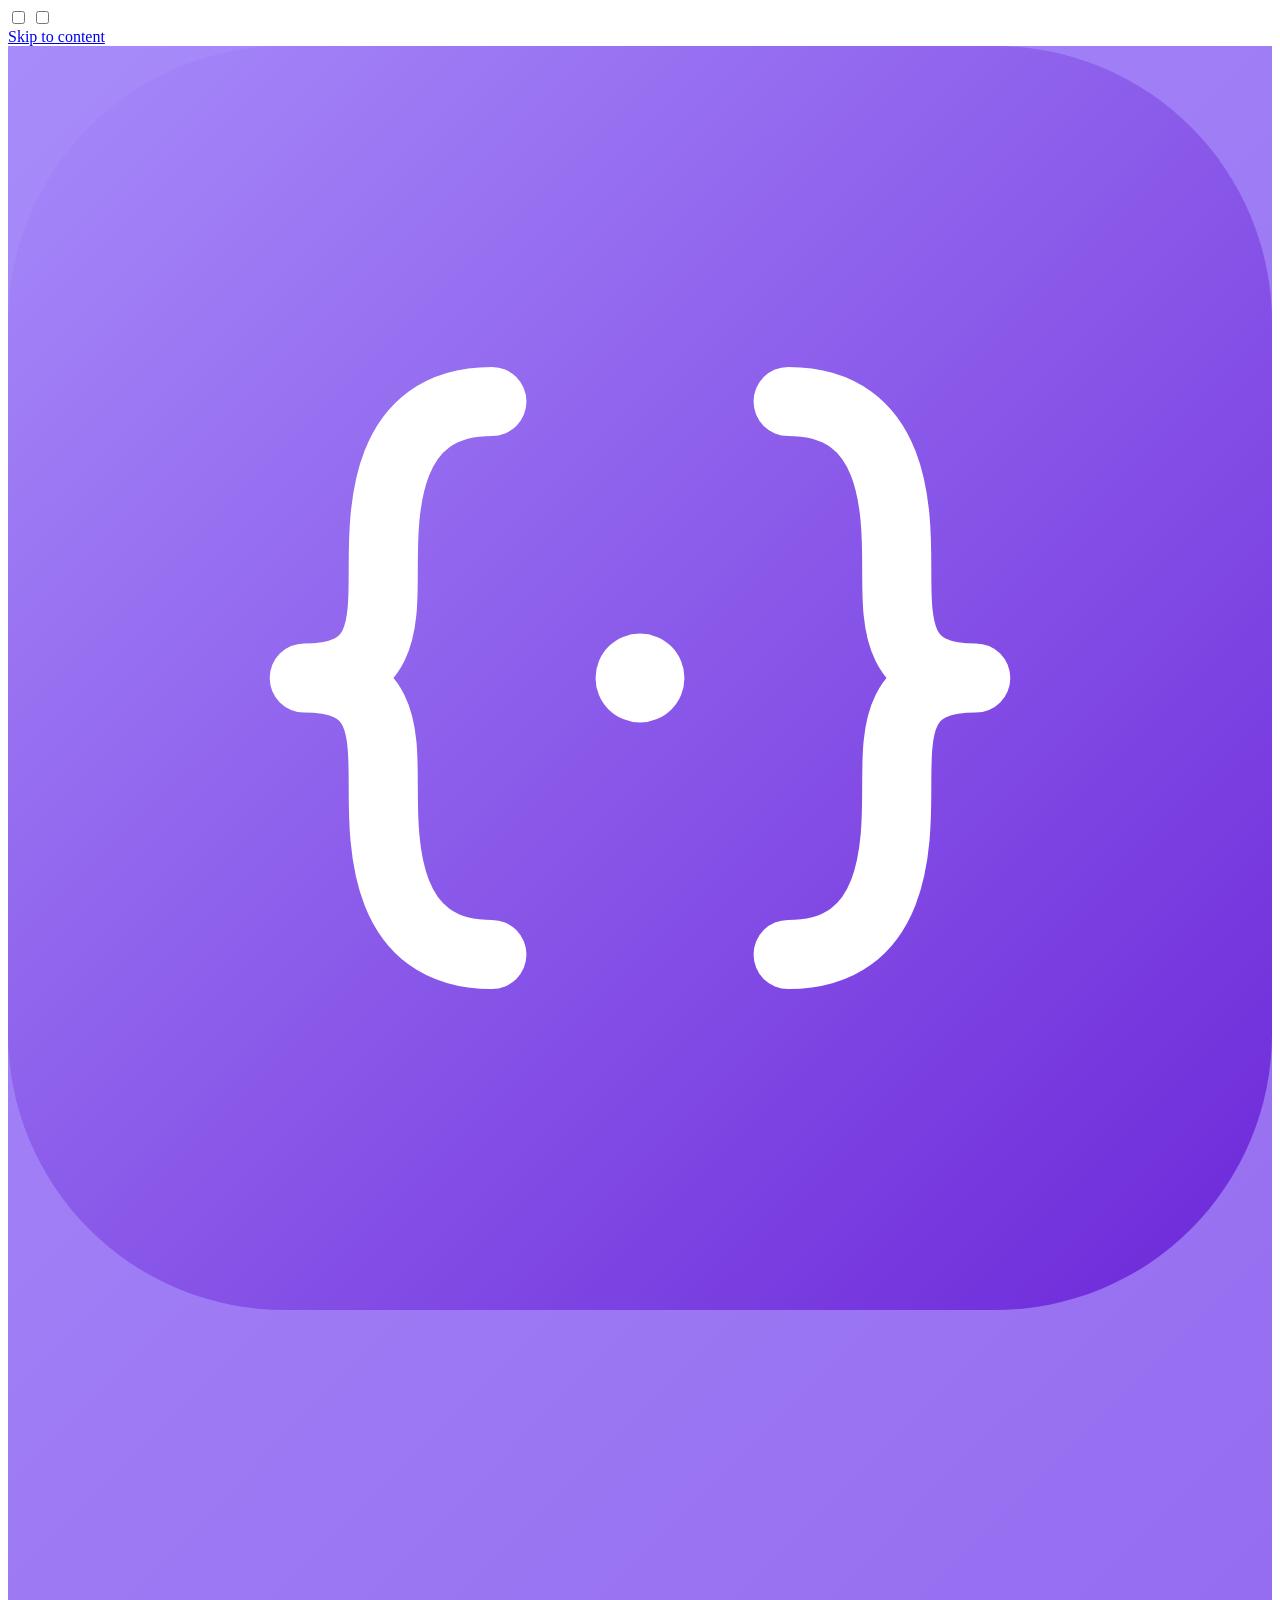
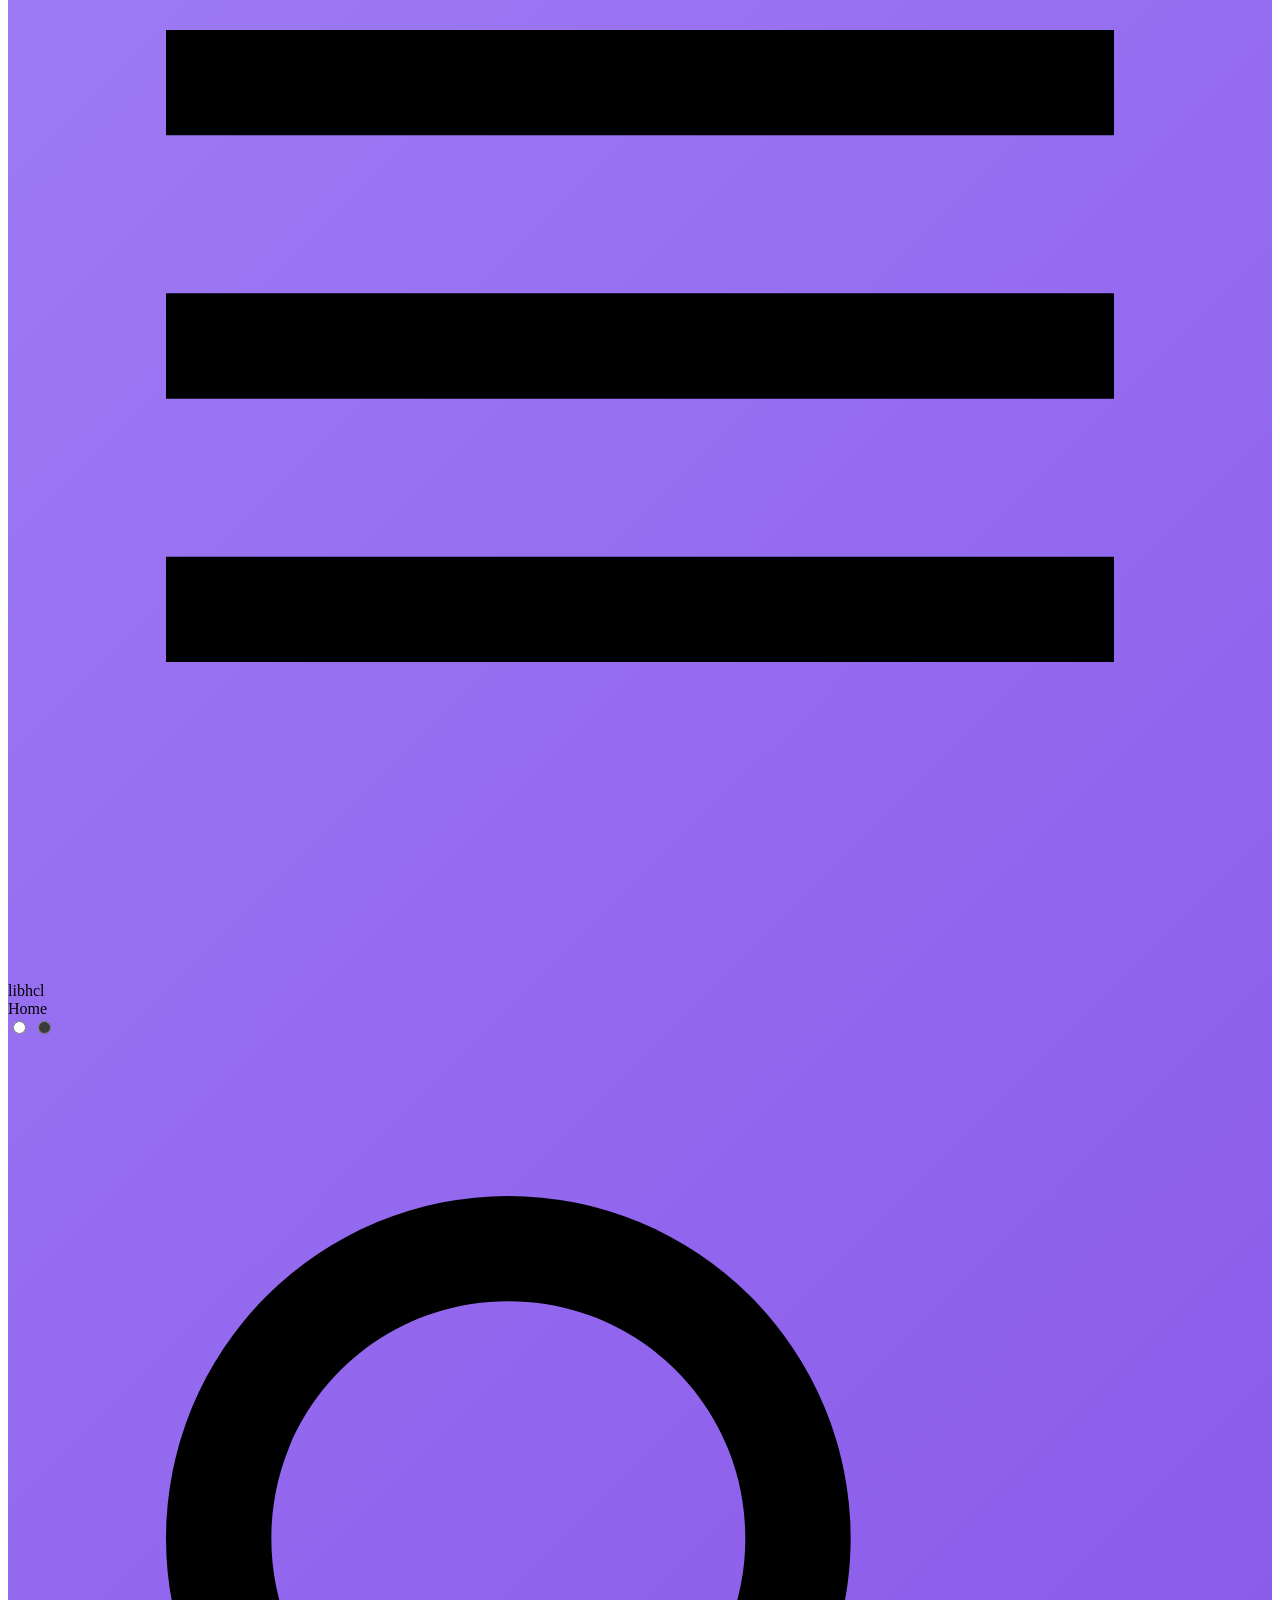
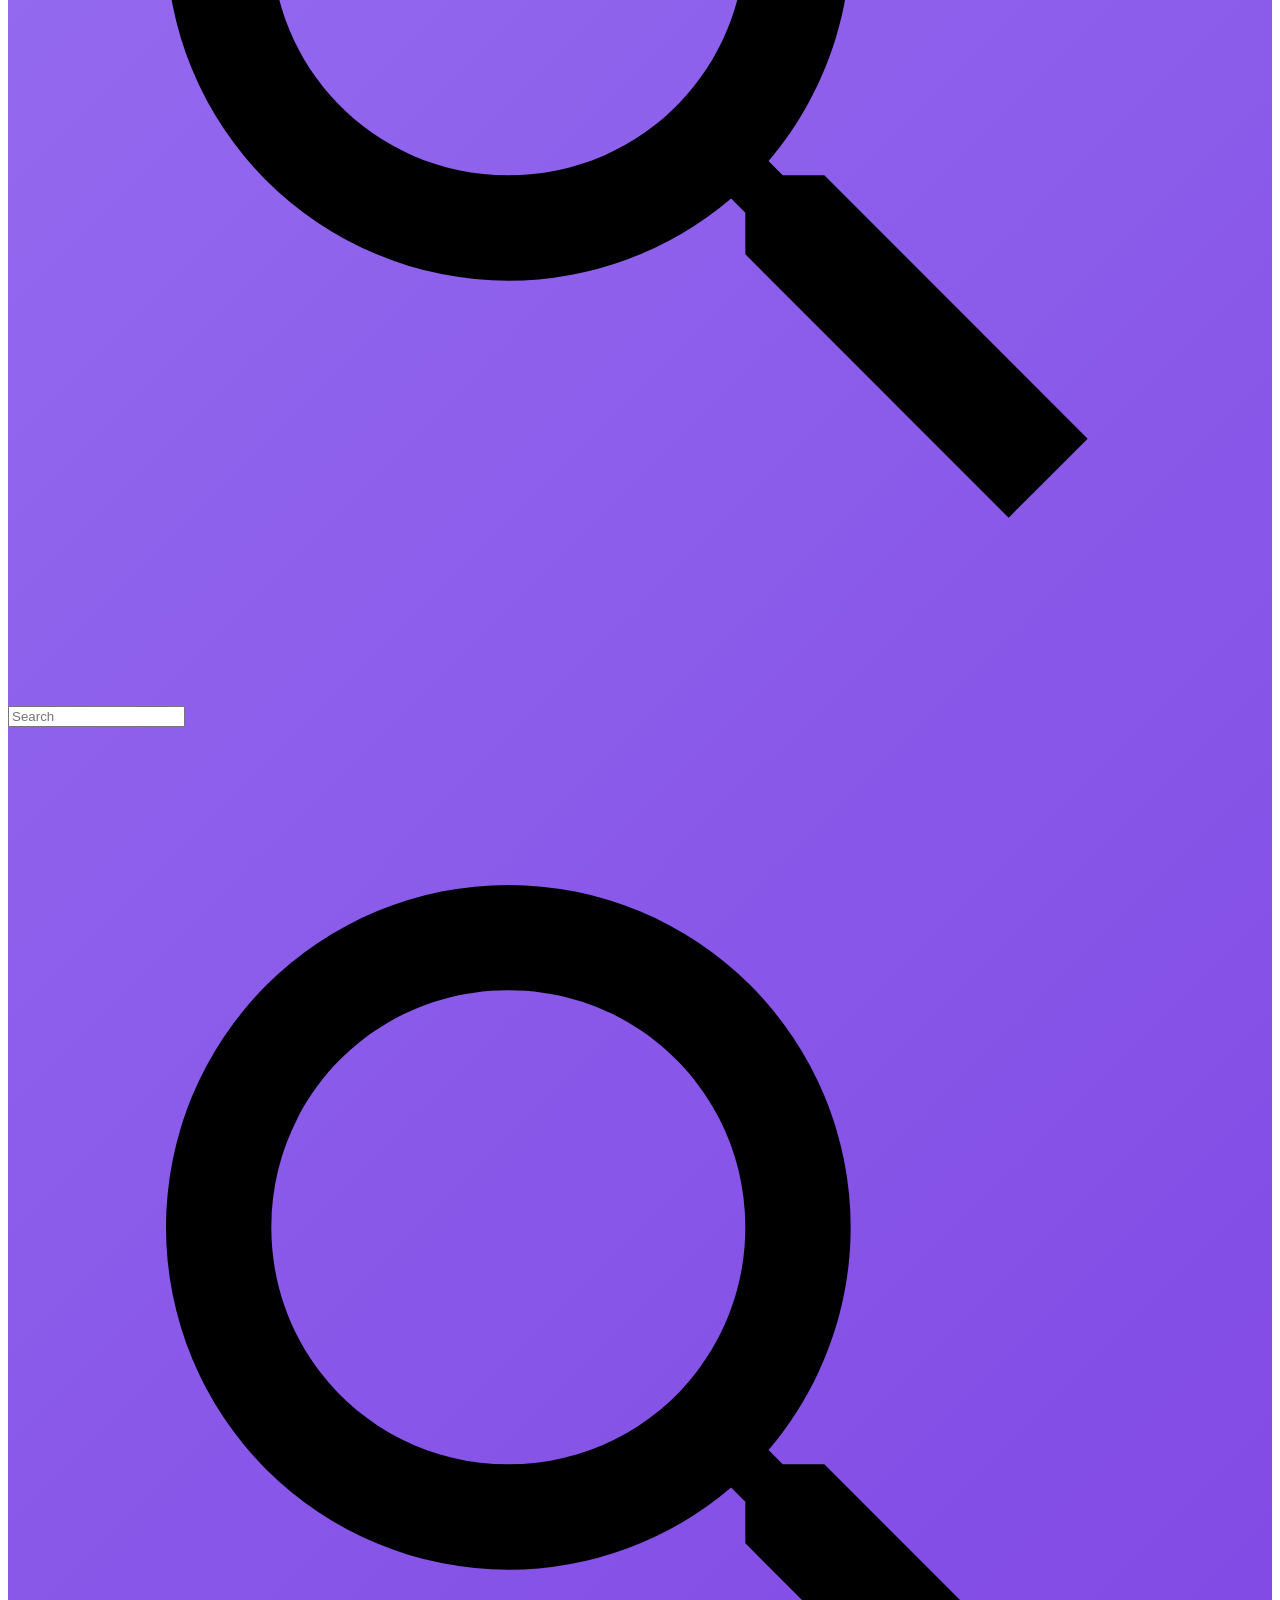
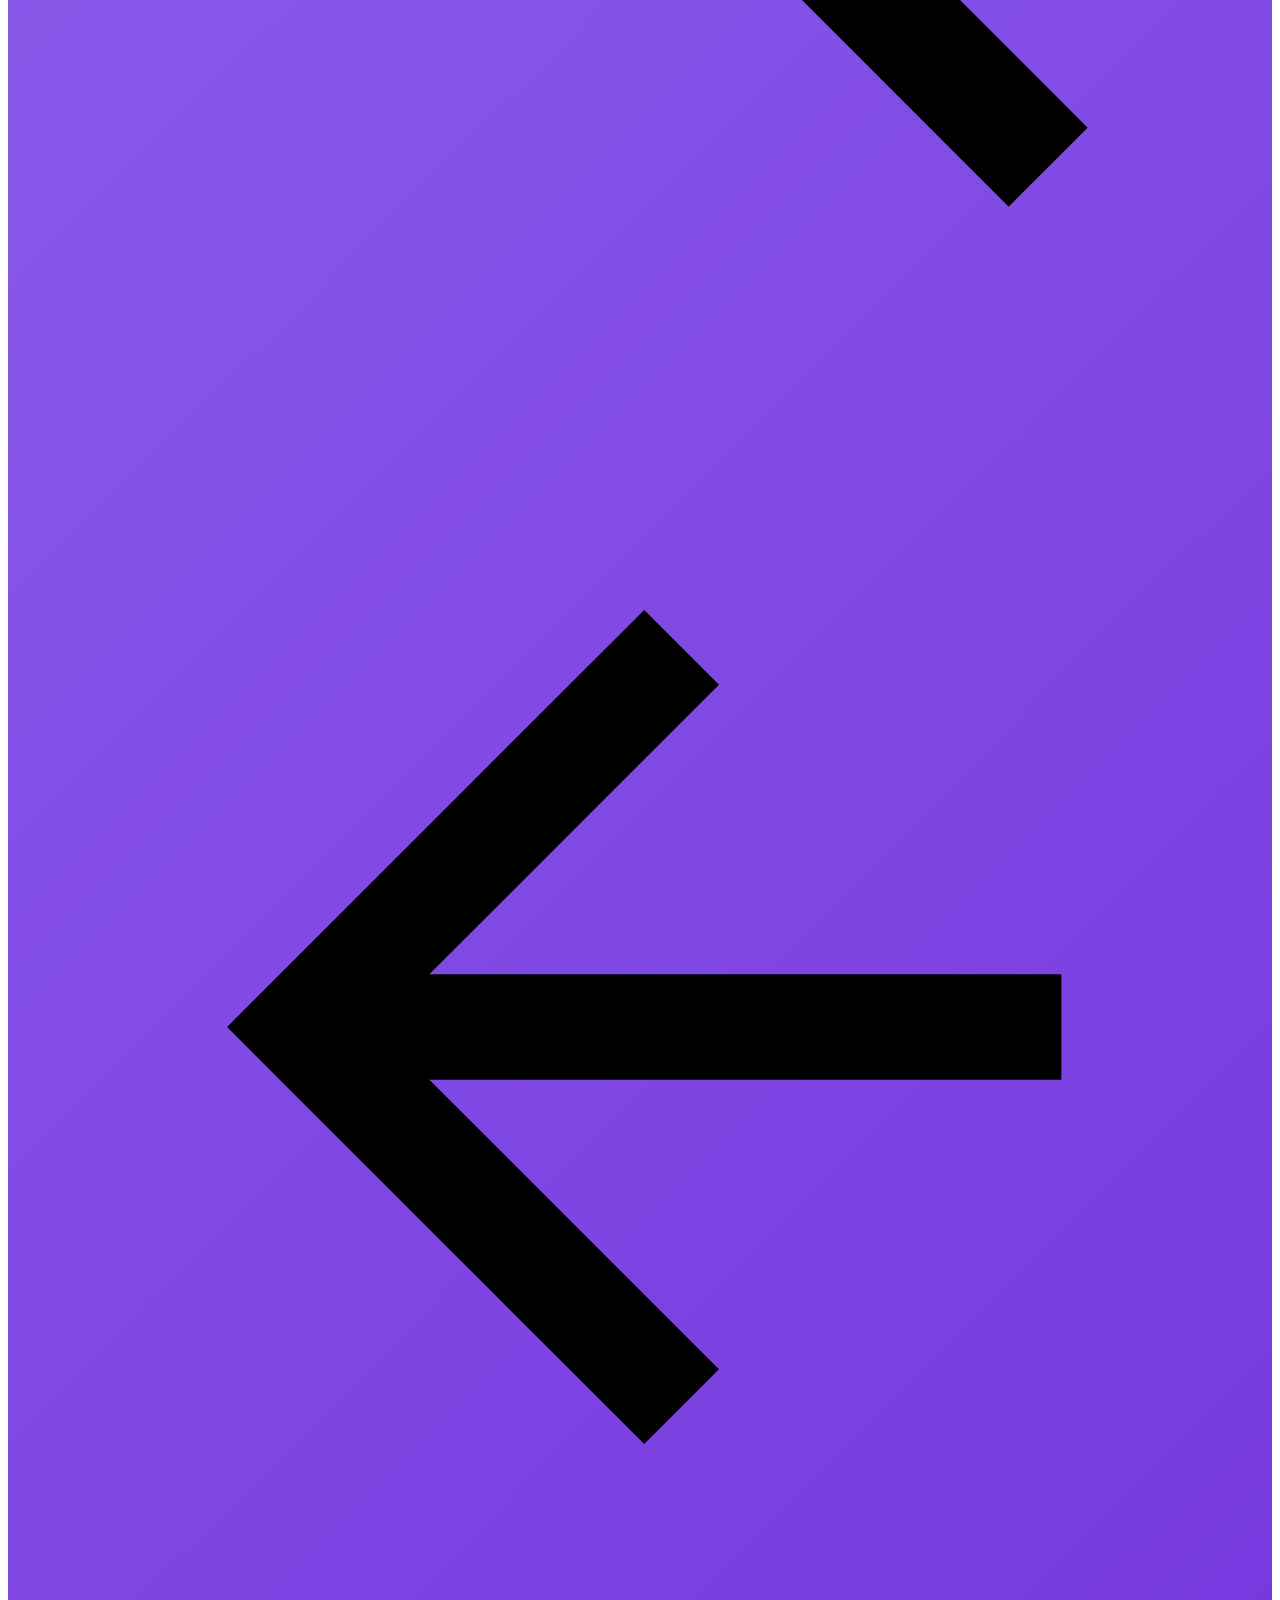
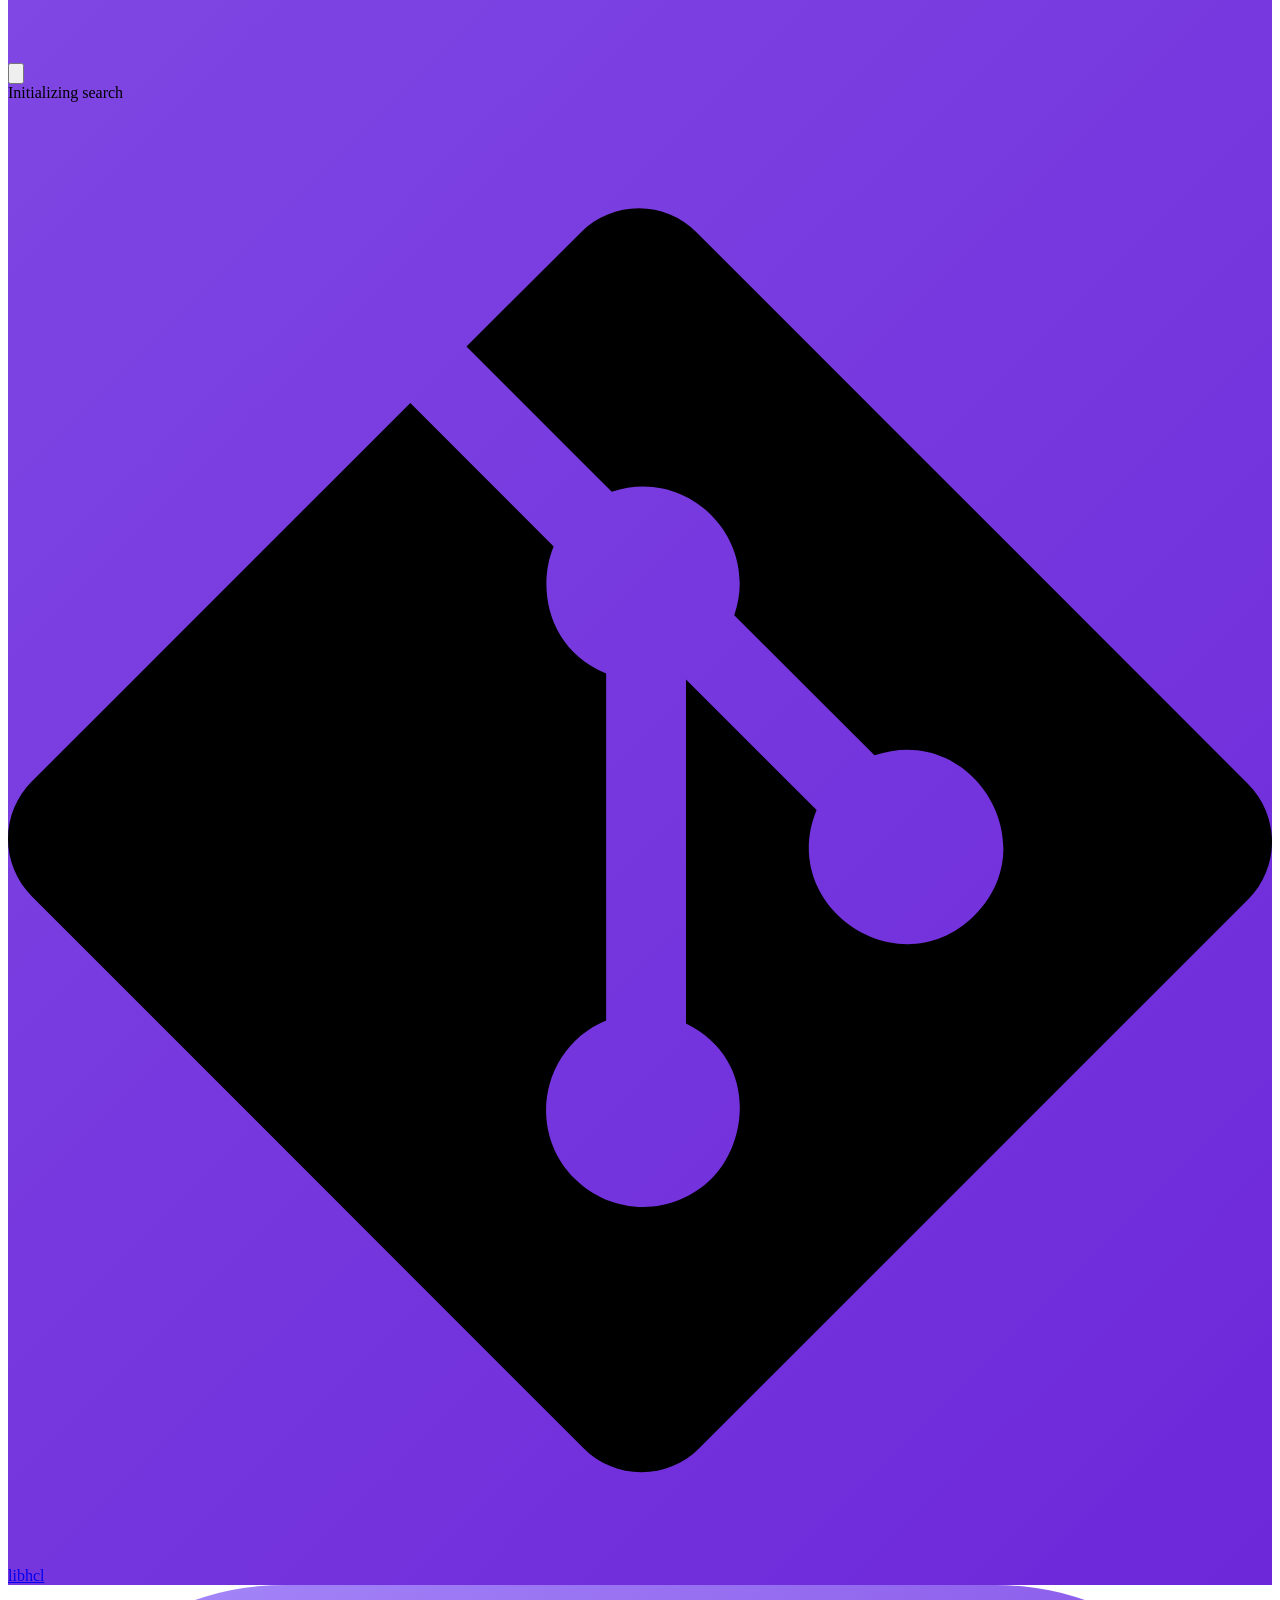
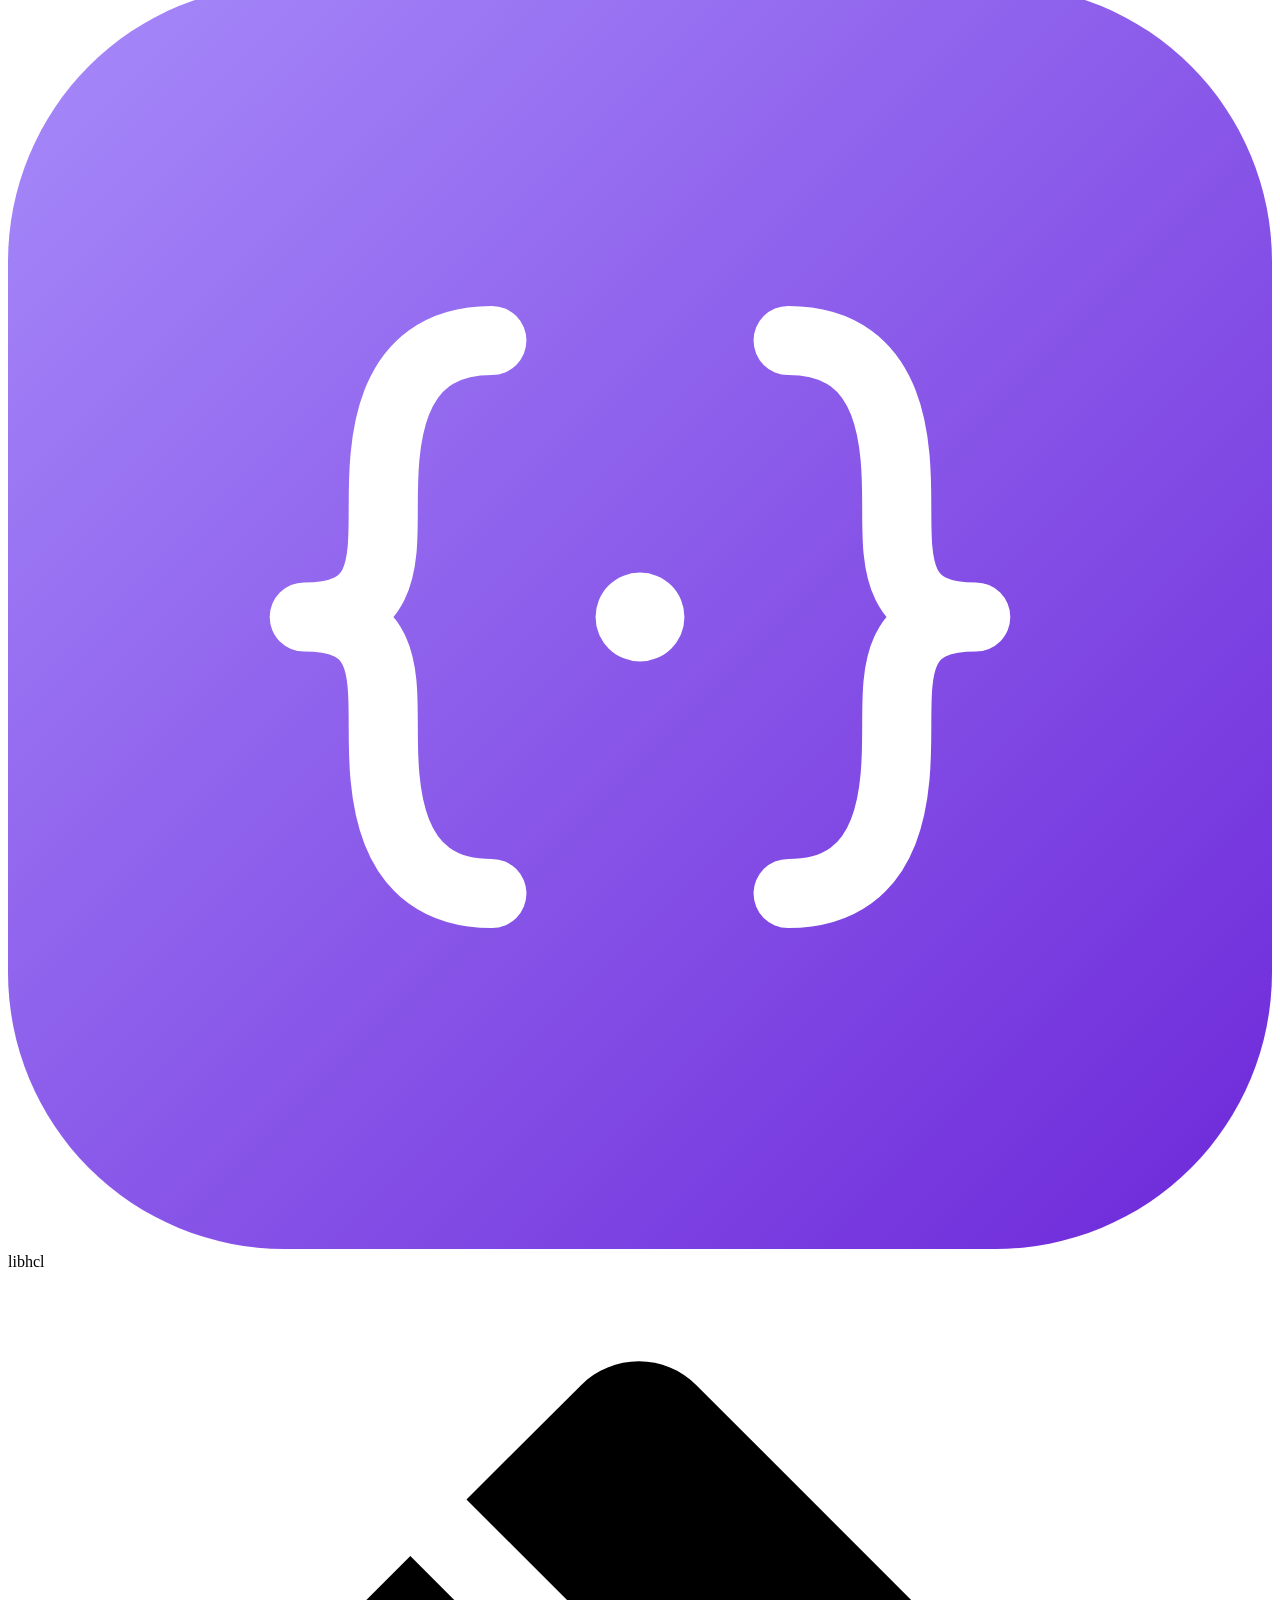
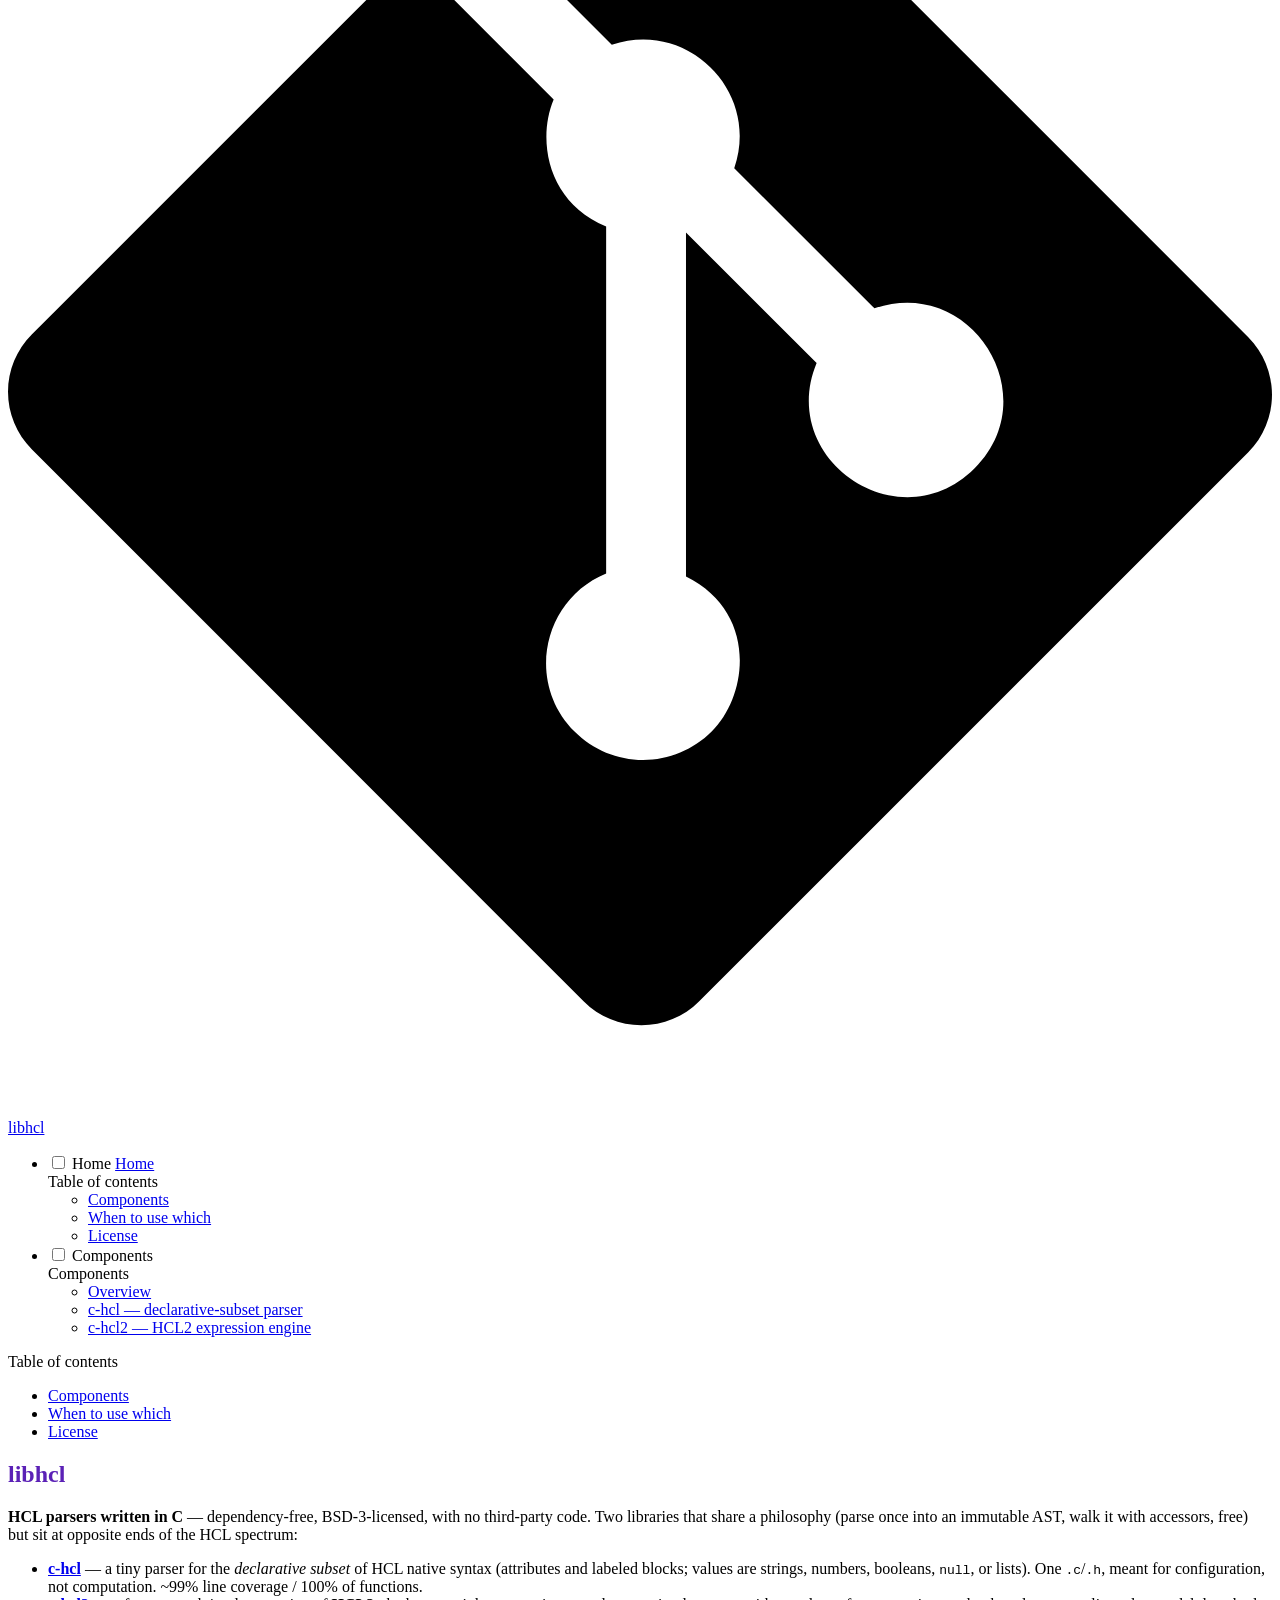
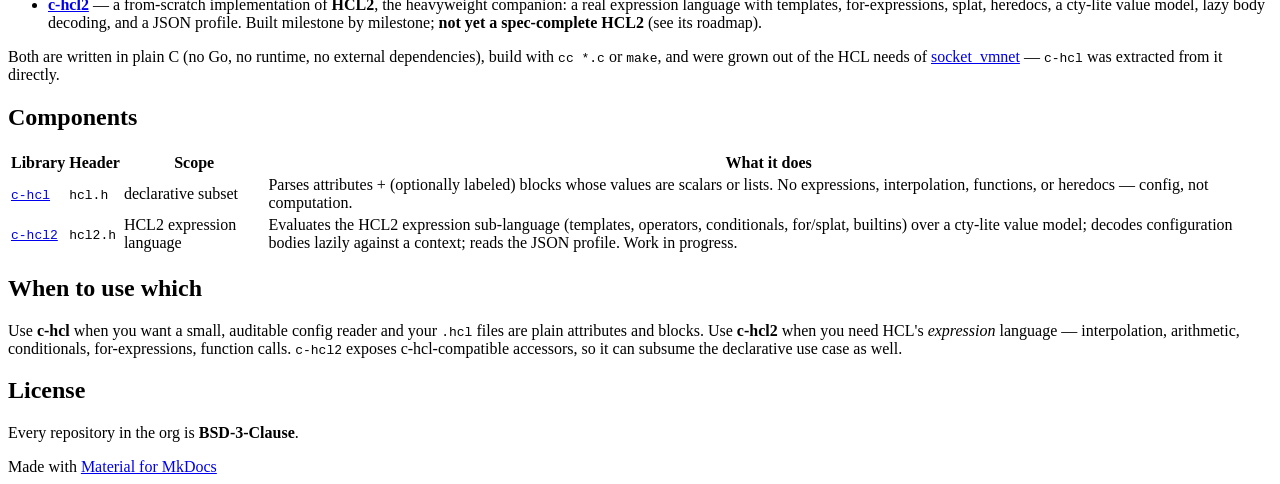
==== 0.1/index.html @ 11e5ba1f "Deployed 5c5cd14 to 0.1 with MkDocs 1.6.1 and mike 2.2.0" ====
<!doctype html>
<html lang="en" class="no-js">
  <head>
    
      <meta charset="utf-8">
      <meta name="viewport" content="width=device-width,initial-scale=1">
      
        <meta name="description" content="HCL parsers written in C — a tiny zero-dependency parser for the declarative HCL subset, and a from-scratch HCL2 expression engine. BSD-3, no third-party code.">
      
      
      
        <link rel="canonical" href="https://libhcl.github.io/docs/0.1/">
      
      
      
        <link rel="next" href="components/">
      
      
        
      
      
      <link rel="icon" href="assets/logo.svg">
      <meta name="generator" content="mkdocs-1.6.1, mkdocs-material-9.7.6">
    
    
      
        <title>libhcl</title>
      
    
    
      <link rel="stylesheet" href="assets/stylesheets/main.484c7ddc.min.css">
      
        
        <link rel="stylesheet" href="assets/stylesheets/palette.ab4e12ef.min.css">
      
      


    
    
      
    
    
      
        
        
        <link rel="preconnect" href="https://fonts.gstatic.com" crossorigin>
        <link rel="stylesheet" href="https://fonts.googleapis.com/css?family=Roboto:300,300i,400,400i,700,700i%7CRoboto+Mono:400,400i,700,700i&display=fallback">
        <style>:root{--md-text-font:"Roboto";--md-code-font:"Roboto Mono"}</style>
      
    
    
      <link rel="stylesheet" href="stylesheets/brand.css">
    
    <script>__md_scope=new URL(".",location),__md_hash=e=>[...e].reduce(((e,_)=>(e<<5)-e+_.charCodeAt(0)),0),__md_get=(e,_=localStorage,t=__md_scope)=>JSON.parse(_.getItem(t.pathname+"."+e)),__md_set=(e,_,t=localStorage,a=__md_scope)=>{try{t.setItem(a.pathname+"."+e,JSON.stringify(_))}catch(e){}}</script>
    
      

    
    
  </head>
  
  
    
    
      
    
    
    
    
    <body dir="ltr" data-md-color-scheme="default" data-md-color-primary="custom" data-md-color-accent="custom">
  
    
    <input class="md-toggle" data-md-toggle="drawer" type="checkbox" id="__drawer" autocomplete="off">
    <input class="md-toggle" data-md-toggle="search" type="checkbox" id="__search" autocomplete="off">
    <label class="md-overlay" for="__drawer"></label>
    <div data-md-component="skip">
      
        
        <a href="#libhcl" class="md-skip">
          Skip to content
        </a>
      
    </div>
    <div data-md-component="announce">
      
    </div>
    
      <div data-md-color-scheme="default" data-md-component="outdated" hidden>
        
      </div>
    
    
      

  

<header class="md-header md-header--shadow" data-md-component="header">
  <nav class="md-header__inner md-grid" aria-label="Header">
    <a href="." title="libhcl" class="md-header__button md-logo" aria-label="libhcl" data-md-component="logo">
      
  <img src="assets/logo.svg" alt="logo">

    </a>
    <label class="md-header__button md-icon" for="__drawer">
      
      <svg xmlns="http://www.w3.org/2000/svg" viewBox="0 0 24 24"><path d="M3 6h18v2H3zm0 5h18v2H3zm0 5h18v2H3z"/></svg>
    </label>
    <div class="md-header__title" data-md-component="header-title">
      <div class="md-header__ellipsis">
        <div class="md-header__topic">
          <span class="md-ellipsis">
            libhcl
          </span>
        </div>
        <div class="md-header__topic" data-md-component="header-topic">
          <span class="md-ellipsis">
            
              Home
            
          </span>
        </div>
      </div>
    </div>
    
      
        <form class="md-header__option" data-md-component="palette">
  
    
    
    
    <input class="md-option" data-md-color-media="(prefers-color-scheme: light)" data-md-color-scheme="default" data-md-color-primary="custom" data-md-color-accent="custom"  aria-label="Dark mode"  type="radio" name="__palette" id="__palette_0">
    
      <label class="md-header__button md-icon" title="Dark mode" for="__palette_1" hidden>
        <svg xmlns="http://www.w3.org/2000/svg" viewBox="0 0 24 24"><path d="m17.75 4.09-2.53 1.94.91 3.06-2.63-1.81-2.63 1.81.91-3.06-2.53-1.94L12.44 4l1.06-3 1.06 3zm3.5 6.91-1.64 1.25.59 1.98-1.7-1.17-1.7 1.17.59-1.98L15.75 11l2.06-.05L18.5 9l.69 1.95zm-2.28 4.95c.83-.08 1.72 1.1 1.19 1.85-.32.45-.66.87-1.08 1.27C15.17 23 8.84 23 4.94 19.07c-3.91-3.9-3.91-10.24 0-14.14.4-.4.82-.76 1.27-1.08.75-.53 1.93.36 1.85 1.19-.27 2.86.69 5.83 2.89 8.02a9.96 9.96 0 0 0 8.02 2.89m-1.64 2.02a12.08 12.08 0 0 1-7.8-3.47c-2.17-2.19-3.33-5-3.49-7.82-2.81 3.14-2.7 7.96.31 10.98 3.02 3.01 7.84 3.12 10.98.31"/></svg>
      </label>
    
  
    
    
    
    <input class="md-option" data-md-color-media="(prefers-color-scheme: dark)" data-md-color-scheme="slate" data-md-color-primary="custom" data-md-color-accent="custom"  aria-label="Light mode"  type="radio" name="__palette" id="__palette_1">
    
      <label class="md-header__button md-icon" title="Light mode" for="__palette_0" hidden>
        <svg xmlns="http://www.w3.org/2000/svg" viewBox="0 0 24 24"><path d="M12 7a5 5 0 0 1 5 5 5 5 0 0 1-5 5 5 5 0 0 1-5-5 5 5 0 0 1 5-5m0 2a3 3 0 0 0-3 3 3 3 0 0 0 3 3 3 3 0 0 0 3-3 3 3 0 0 0-3-3m0-7 2.39 3.42C13.65 5.15 12.84 5 12 5s-1.65.15-2.39.42zM3.34 7l4.16-.35A7.2 7.2 0 0 0 5.94 8.5c-.44.74-.69 1.5-.83 2.29zm.02 10 1.76-3.77a7.131 7.131 0 0 0 2.38 4.14zM20.65 7l-1.77 3.79a7.02 7.02 0 0 0-2.38-4.15zm-.01 10-4.14.36c.59-.51 1.12-1.14 1.54-1.86.42-.73.69-1.5.83-2.29zM12 22l-2.41-3.44c.74.27 1.55.44 2.41.44.82 0 1.63-.17 2.37-.44z"/></svg>
      </label>
    
  
</form>
      
    
    
      <script>var palette=__md_get("__palette");if(palette&&palette.color){if("(prefers-color-scheme)"===palette.color.media){var media=matchMedia("(prefers-color-scheme: light)"),input=document.querySelector(media.matches?"[data-md-color-media='(prefers-color-scheme: light)']":"[data-md-color-media='(prefers-color-scheme: dark)']");palette.color.media=input.getAttribute("data-md-color-media"),palette.color.scheme=input.getAttribute("data-md-color-scheme"),palette.color.primary=input.getAttribute("data-md-color-primary"),palette.color.accent=input.getAttribute("data-md-color-accent")}for(var[key,value]of Object.entries(palette.color))document.body.setAttribute("data-md-color-"+key,value)}</script>
    
    
    
      
      
        <label class="md-header__button md-icon" for="__search">
          
          <svg xmlns="http://www.w3.org/2000/svg" viewBox="0 0 24 24"><path d="M9.5 3A6.5 6.5 0 0 1 16 9.5c0 1.61-.59 3.09-1.56 4.23l.27.27h.79l5 5-1.5 1.5-5-5v-.79l-.27-.27A6.52 6.52 0 0 1 9.5 16 6.5 6.5 0 0 1 3 9.5 6.5 6.5 0 0 1 9.5 3m0 2C7 5 5 7 5 9.5S7 14 9.5 14 14 12 14 9.5 12 5 9.5 5"/></svg>
        </label>
        <div class="md-search" data-md-component="search" role="dialog">
  <label class="md-search__overlay" for="__search"></label>
  <div class="md-search__inner" role="search">
    <form class="md-search__form" name="search">
      <input type="text" class="md-search__input" name="query" aria-label="Search" placeholder="Search" autocapitalize="off" autocorrect="off" autocomplete="off" spellcheck="false" data-md-component="search-query" required>
      <label class="md-search__icon md-icon" for="__search">
        
        <svg xmlns="http://www.w3.org/2000/svg" viewBox="0 0 24 24"><path d="M9.5 3A6.5 6.5 0 0 1 16 9.5c0 1.61-.59 3.09-1.56 4.23l.27.27h.79l5 5-1.5 1.5-5-5v-.79l-.27-.27A6.52 6.52 0 0 1 9.5 16 6.5 6.5 0 0 1 3 9.5 6.5 6.5 0 0 1 9.5 3m0 2C7 5 5 7 5 9.5S7 14 9.5 14 14 12 14 9.5 12 5 9.5 5"/></svg>
        
        <svg xmlns="http://www.w3.org/2000/svg" viewBox="0 0 24 24"><path d="M20 11v2H8l5.5 5.5-1.42 1.42L4.16 12l7.92-7.92L13.5 5.5 8 11z"/></svg>
      </label>
      <nav class="md-search__options" aria-label="Search">
        
        <button type="reset" class="md-search__icon md-icon" title="Clear" aria-label="Clear" tabindex="-1">
          
          <svg xmlns="http://www.w3.org/2000/svg" viewBox="0 0 24 24"><path d="M19 6.41 17.59 5 12 10.59 6.41 5 5 6.41 10.59 12 5 17.59 6.41 19 12 13.41 17.59 19 19 17.59 13.41 12z"/></svg>
        </button>
      </nav>
      
        <div class="md-search__suggest" data-md-component="search-suggest"></div>
      
    </form>
    <div class="md-search__output">
      <div class="md-search__scrollwrap" tabindex="0" data-md-scrollfix>
        <div class="md-search-result" data-md-component="search-result">
          <div class="md-search-result__meta">
            Initializing search
          </div>
          <ol class="md-search-result__list" role="presentation"></ol>
        </div>
      </div>
    </div>
  </div>
</div>
      
    
    
      <div class="md-header__source">
        <a href="https://github.com/libhcl" title="Go to repository" class="md-source" data-md-component="source">
  <div class="md-source__icon md-icon">
    
    <svg xmlns="http://www.w3.org/2000/svg" viewBox="0 0 448 512"><!--! Font Awesome Free 7.1.0 by @fontawesome - https://fontawesome.com License - https://fontawesome.com/license/free (Icons: CC BY 4.0, Fonts: SIL OFL 1.1, Code: MIT License) Copyright 2025 Fonticons, Inc.--><path d="M439.6 236.1 244 40.5c-5.4-5.5-12.8-8.5-20.4-8.5s-15 3-20.4 8.4L162.5 81l51.5 51.5c27.1-9.1 52.7 16.8 43.4 43.7l49.7 49.7c34.2-11.8 61.2 31 35.5 56.7-26.5 26.5-70.2-2.9-56-37.3L240.3 199v121.9c25.3 12.5 22.3 41.8 9.1 55-6.4 6.4-15.2 10.1-24.3 10.1s-17.8-3.6-24.3-10.1c-17.6-17.6-11.1-46.9 11.2-56v-123c-20.8-8.5-24.6-30.7-18.6-45L142.6 101 8.5 235.1C3 240.6 0 247.9 0 255.5s3 15 8.5 20.4l195.6 195.7c5.4 5.4 12.7 8.4 20.4 8.4s15-3 20.4-8.4l194.7-194.7c5.4-5.4 8.4-12.8 8.4-20.4s-3-15-8.4-20.4"/></svg>
  </div>
  <div class="md-source__repository">
    libhcl
  </div>
</a>
      </div>
    
  </nav>
  
</header>
    
    <div class="md-container" data-md-component="container">
      
      
        
          
        
      
      <main class="md-main" data-md-component="main">
        <div class="md-main__inner md-grid">
          
            
              
              <div class="md-sidebar md-sidebar--primary" data-md-component="sidebar" data-md-type="navigation" >
                <div class="md-sidebar__scrollwrap">
                  <div class="md-sidebar__inner">
                    



<nav class="md-nav md-nav--primary" aria-label="Navigation" data-md-level="0">
  <label class="md-nav__title" for="__drawer">
    <a href="." title="libhcl" class="md-nav__button md-logo" aria-label="libhcl" data-md-component="logo">
      
  <img src="assets/logo.svg" alt="logo">

    </a>
    libhcl
  </label>
  
    <div class="md-nav__source">
      <a href="https://github.com/libhcl" title="Go to repository" class="md-source" data-md-component="source">
  <div class="md-source__icon md-icon">
    
    <svg xmlns="http://www.w3.org/2000/svg" viewBox="0 0 448 512"><!--! Font Awesome Free 7.1.0 by @fontawesome - https://fontawesome.com License - https://fontawesome.com/license/free (Icons: CC BY 4.0, Fonts: SIL OFL 1.1, Code: MIT License) Copyright 2025 Fonticons, Inc.--><path d="M439.6 236.1 244 40.5c-5.4-5.5-12.8-8.5-20.4-8.5s-15 3-20.4 8.4L162.5 81l51.5 51.5c27.1-9.1 52.7 16.8 43.4 43.7l49.7 49.7c34.2-11.8 61.2 31 35.5 56.7-26.5 26.5-70.2-2.9-56-37.3L240.3 199v121.9c25.3 12.5 22.3 41.8 9.1 55-6.4 6.4-15.2 10.1-24.3 10.1s-17.8-3.6-24.3-10.1c-17.6-17.6-11.1-46.9 11.2-56v-123c-20.8-8.5-24.6-30.7-18.6-45L142.6 101 8.5 235.1C3 240.6 0 247.9 0 255.5s3 15 8.5 20.4l195.6 195.7c5.4 5.4 12.7 8.4 20.4 8.4s15-3 20.4-8.4l194.7-194.7c5.4-5.4 8.4-12.8 8.4-20.4s-3-15-8.4-20.4"/></svg>
  </div>
  <div class="md-source__repository">
    libhcl
  </div>
</a>
    </div>
  
  <ul class="md-nav__list" data-md-scrollfix>
    
      
      
  
  
    
  
  
  
    <li class="md-nav__item md-nav__item--active">
      
      <input class="md-nav__toggle md-toggle" type="checkbox" id="__toc">
      
      
        
      
      
        <label class="md-nav__link md-nav__link--active" for="__toc">
          
  
  
  <span class="md-ellipsis">
    
  
    Home
  

    
  </span>
  
  

          <span class="md-nav__icon md-icon"></span>
        </label>
      
      <a href="." class="md-nav__link md-nav__link--active">
        
  
  
  <span class="md-ellipsis">
    
  
    Home
  

    
  </span>
  
  

      </a>
      
        

<nav class="md-nav md-nav--secondary" aria-label="Table of contents">
  
  
  
    
  
  
    <label class="md-nav__title" for="__toc">
      <span class="md-nav__icon md-icon"></span>
      Table of contents
    </label>
    <ul class="md-nav__list" data-md-component="toc" data-md-scrollfix>
      
        <li class="md-nav__item">
  <a href="#components" class="md-nav__link">
    <span class="md-ellipsis">
      
        Components
      
    </span>
  </a>
  
</li>
      
        <li class="md-nav__item">
  <a href="#when-to-use-which" class="md-nav__link">
    <span class="md-ellipsis">
      
        When to use which
      
    </span>
  </a>
  
</li>
      
        <li class="md-nav__item">
  <a href="#license" class="md-nav__link">
    <span class="md-ellipsis">
      
        License
      
    </span>
  </a>
  
</li>
      
    </ul>
  
</nav>
      
    </li>
  

    
      
      
  
  
  
  
    
    
    
    
      
        
        
      
    
    
    <li class="md-nav__item md-nav__item--section md-nav__item--nested">
      
        
        
        <input class="md-nav__toggle md-toggle " type="checkbox" id="__nav_2" >
        
          
          <label class="md-nav__link" for="__nav_2" id="__nav_2_label" tabindex="">
            
  
  
  <span class="md-ellipsis">
    
  
    Components
  

    
  </span>
  
  

            <span class="md-nav__icon md-icon"></span>
          </label>
        
        <nav class="md-nav" data-md-level="1" aria-labelledby="__nav_2_label" aria-expanded="false">
          <label class="md-nav__title" for="__nav_2">
            <span class="md-nav__icon md-icon"></span>
            
  
    Components
  

          </label>
          <ul class="md-nav__list" data-md-scrollfix>
            
              
                
  
  
  
  
    <li class="md-nav__item">
      <a href="components/" class="md-nav__link">
        
  
  
  <span class="md-ellipsis">
    
  
    Overview
  

    
  </span>
  
  

      </a>
    </li>
  

              
            
              
                
  
  
  
  
    <li class="md-nav__item">
      <a href="components/c-hcl/" class="md-nav__link">
        
  
  
  <span class="md-ellipsis">
    
  
    c-hcl — declarative-subset parser
  

    
  </span>
  
  

      </a>
    </li>
  

              
            
              
                
  
  
  
  
    <li class="md-nav__item">
      <a href="components/c-hcl2/" class="md-nav__link">
        
  
  
  <span class="md-ellipsis">
    
  
    c-hcl2 — HCL2 expression engine
  

    
  </span>
  
  

      </a>
    </li>
  

              
            
          </ul>
        </nav>
      
    </li>
  

    
  </ul>
</nav>
                  </div>
                </div>
              </div>
            
            
              
              <div class="md-sidebar md-sidebar--secondary" data-md-component="sidebar" data-md-type="toc" >
                <div class="md-sidebar__scrollwrap">
                  <div class="md-sidebar__inner">
                    

<nav class="md-nav md-nav--secondary" aria-label="Table of contents">
  
  
  
    
  
  
    <label class="md-nav__title" for="__toc">
      <span class="md-nav__icon md-icon"></span>
      Table of contents
    </label>
    <ul class="md-nav__list" data-md-component="toc" data-md-scrollfix>
      
        <li class="md-nav__item">
  <a href="#components" class="md-nav__link">
    <span class="md-ellipsis">
      
        Components
      
    </span>
  </a>
  
</li>
      
        <li class="md-nav__item">
  <a href="#when-to-use-which" class="md-nav__link">
    <span class="md-ellipsis">
      
        When to use which
      
    </span>
  </a>
  
</li>
      
        <li class="md-nav__item">
  <a href="#license" class="md-nav__link">
    <span class="md-ellipsis">
      
        License
      
    </span>
  </a>
  
</li>
      
    </ul>
  
</nav>
                  </div>
                </div>
              </div>
            
          
          
            <div class="md-content" data-md-component="content">
              
              <article class="md-content__inner md-typeset">
                
                  



<h1 id="libhcl">libhcl</h1>
<p><strong>HCL parsers written in C</strong> — dependency-free, BSD-3-licensed, with no
third-party code. Two libraries that share a philosophy (parse once into an
immutable AST, walk it with accessors, free) but sit at opposite ends of the
HCL spectrum:</p>
<ul>
<li><a href="components/c-hcl/"><strong>c-hcl</strong></a> — a tiny parser for the <em>declarative subset</em>
  of HCL native syntax (attributes and labeled blocks; values are strings,
  numbers, booleans, <code>null</code>, or lists). One <code>.c</code>/<code>.h</code>, meant for configuration,
  not computation. ~99% line coverage / 100% of functions.</li>
<li><a href="components/c-hcl2/"><strong>c-hcl2</strong></a> — a from-scratch implementation of <strong>HCL2</strong>,
  the heavyweight companion: a real expression language with templates,
  for-expressions, splat, heredocs, a cty-lite value model, lazy body decoding,
  and a JSON profile. Built milestone by milestone; <strong>not yet a spec-complete
  HCL2</strong> (see its roadmap).</li>
</ul>
<p>Both are written in plain C (no Go, no runtime, no external dependencies),
build with <code>cc *.c</code> or <code>make</code>, and were grown out of the HCL needs of
<a href="https://github.com/lima-vm/socket_vmnet">socket_vmnet</a> — <code>c-hcl</code> was extracted
from it directly.</p>
<h2 id="components">Components</h2>
<table>
<thead>
<tr>
<th>Library</th>
<th>Header</th>
<th>Scope</th>
<th>What it does</th>
</tr>
</thead>
<tbody>
<tr>
<td><a href="components/c-hcl/"><code>c-hcl</code></a></td>
<td><code>hcl.h</code></td>
<td>declarative subset</td>
<td>Parses attributes + (optionally labeled) blocks whose values are scalars or lists. No expressions, interpolation, functions, or heredocs — config, not computation.</td>
</tr>
<tr>
<td><a href="components/c-hcl2/"><code>c-hcl2</code></a></td>
<td><code>hcl2.h</code></td>
<td>HCL2 expression language</td>
<td>Evaluates the HCL2 expression sub-language (templates, operators, conditionals, for/splat, builtins) over a cty-lite value model; decodes configuration bodies lazily against a context; reads the JSON profile. Work in progress.</td>
</tr>
</tbody>
</table>
<h2 id="when-to-use-which">When to use which</h2>
<p>Use <strong>c-hcl</strong> when you want a small, auditable config reader and your <code>.hcl</code>
files are plain attributes and blocks. Use <strong>c-hcl2</strong> when you need HCL's
<em>expression</em> language — interpolation, arithmetic, conditionals,
for-expressions, function calls. <code>c-hcl2</code> exposes c-hcl-compatible accessors, so
it can subsume the declarative use case as well.</p>
<h2 id="license">License</h2>
<p>Every repository in the org is <strong>BSD-3-Clause</strong>.</p>












                
              </article>
            </div>
          
          
<script>var target=document.getElementById(location.hash.slice(1));target&&target.name&&(target.checked=target.name.startsWith("__tabbed_"))</script>
        </div>
        
          <button type="button" class="md-top md-icon" data-md-component="top" hidden>
  
  <svg xmlns="http://www.w3.org/2000/svg" viewBox="0 0 24 24"><path d="M13 20h-2V8l-5.5 5.5-1.42-1.42L12 4.16l7.92 7.92-1.42 1.42L13 8z"/></svg>
  Back to top
</button>
        
      </main>
      
        <footer class="md-footer">
  
  <div class="md-footer-meta md-typeset">
    <div class="md-footer-meta__inner md-grid">
      <div class="md-copyright">
  
  
    Made with
    <a href="https://squidfunk.github.io/mkdocs-material/" target="_blank" rel="noopener">
      Material for MkDocs
    </a>
  
</div>
      
    </div>
  </div>
</footer>
      
    </div>
    <div class="md-dialog" data-md-component="dialog">
      <div class="md-dialog__inner md-typeset"></div>
    </div>
    
    
    
      
      
      <script id="__config" type="application/json">{"annotate": null, "base": ".", "features": ["navigation.sections", "navigation.top", "content.code.copy", "search.suggest"], "search": "assets/javascripts/workers/search.2c215733.min.js", "tags": null, "translations": {"clipboard.copied": "Copied to clipboard", "clipboard.copy": "Copy to clipboard", "search.result.more.one": "1 more on this page", "search.result.more.other": "# more on this page", "search.result.none": "No matching documents", "search.result.one": "1 matching document", "search.result.other": "# matching documents", "search.result.placeholder": "Type to start searching", "search.result.term.missing": "Missing", "select.version": "Select version"}, "version": {"provider": "mike"}}</script>
    
    
      <script src="assets/javascripts/bundle.79ae519e.min.js"></script>
      
    
  </body>
</html>
---- 0.1/assets/stylesheets/main.484c7ddc.min.css ----
@charset "UTF-8";html{-webkit-text-size-adjust:none;-moz-text-size-adjust:none;text-size-adjust:none;box-sizing:border-box}*,:after,:before{box-sizing:inherit}@media (prefers-reduced-motion){*,:after,:before{transition:none!important}}body{margin:0}a,button,input,label{-webkit-tap-highlight-color:transparent}a{color:inherit;text-decoration:none}hr{border:0;box-sizing:initial;display:block;height:.05rem;overflow:visible;padding:0}small{font-size:80%}sub,sup{line-height:1em}img{border-style:none}table{border-collapse:initial;border-spacing:0}td,th{font-weight:400;vertical-align:top}button{background:#0000;border:0;font-family:inherit;font-size:inherit;margin:0;padding:0}input{border:0;outline:none}:root{--md-primary-fg-color:#4051b5;--md-primary-fg-color--light:#5d6cc0;--md-primary-fg-color--dark:#303fa1;--md-primary-bg-color:#fff;--md-primary-bg-color--light:#ffffffb3;--md-accent-fg-color:#526cfe;--md-accent-fg-color--transparent:#526cfe1a;--md-accent-bg-color:#fff;--md-accent-bg-color--light:#ffffffb3}[data-md-color-scheme=default]{color-scheme:light}[data-md-color-scheme=default] img[src$="#gh-dark-mode-only"],[data-md-color-scheme=default] img[src$="#only-dark"]{display:none}:root,[data-md-color-scheme=default]{--md-hue:225deg;--md-default-fg-color:#000000de;--md-default-fg-color--light:#0000008a;--md-default-fg-color--lighter:#00000052;--md-default-fg-color--lightest:#00000012;--md-default-bg-color:#fff;--md-default-bg-color--light:#ffffffb3;--md-default-bg-color--lighter:#ffffff4d;--md-default-bg-color--lightest:#ffffff1f;--md-code-fg-color:#36464e;--md-code-bg-color:#f5f5f5;--md-code-bg-color--light:#f5f5f5b3;--md-code-bg-color--lighter:#f5f5f54d;--md-code-hl-color:#4287ff;--md-code-hl-color--light:#4287ff1a;--md-code-hl-number-color:#d52a2a;--md-code-hl-special-color:#db1457;--md-code-hl-function-color:#a846b9;--md-code-hl-constant-color:#6e59d9;--md-code-hl-keyword-color:#3f6ec6;--md-code-hl-string-color:#1c7d4d;--md-code-hl-name-color:var(--md-code-fg-color);--md-code-hl-operator-color:var(--md-default-fg-color--light);--md-code-hl-punctuation-color:var(--md-default-fg-color--light);--md-code-hl-comment-color:var(--md-default-fg-color--light);--md-code-hl-generic-color:var(--md-default-fg-color--light);--md-code-hl-variable-color:var(--md-default-fg-color--light);--md-typeset-color:var(--md-default-fg-color);--md-typeset-a-color:var(--md-primary-fg-color);--md-typeset-del-color:#f5503d26;--md-typeset-ins-color:#0bd57026;--md-typeset-kbd-color:#fafafa;--md-typeset-kbd-accent-color:#fff;--md-typeset-kbd-border-color:#b8b8b8;--md-typeset-mark-color:#ffff0080;--md-typeset-table-color:#0000001f;--md-typeset-table-color--light:rgba(0,0,0,.035);--md-admonition-fg-color:var(--md-default-fg-color);--md-admonition-bg-color:var(--md-default-bg-color);--md-warning-fg-color:#000000de;--md-warning-bg-color:#ff9;--md-footer-fg-color:#fff;--md-footer-fg-color--light:#ffffffb3;--md-footer-fg-color--lighter:#ffffff73;--md-footer-bg-color:#000000de;--md-footer-bg-color--dark:#00000052;--md-shadow-z1:0 0.2rem 0.5rem #0000000d,0 0 0.05rem #0000001a;--md-shadow-z2:0 0.2rem 0.5rem #0000001a,0 0 0.05rem #00000040;--md-shadow-z3:0 0.2rem 0.5rem #0003,0 0 0.05rem #00000059}.md-icon svg{fill:currentcolor;display:block;height:1.2rem;width:1.2rem}body{-webkit-font-smoothing:antialiased;-moz-osx-font-smoothing:grayscale;--md-text-font-family:var(--md-text-font,_),-apple-system,BlinkMacSystemFont,Helvetica,Arial,sans-serif;--md-code-font-family:var(--md-code-font,_),SFMono-Regular,Consolas,Menlo,monospace}aside,body,input{font-feature-settings:"kern","liga";color:var(--md-typeset-color);font-family:var(--md-text-font-family)}code,kbd,pre{font-feature-settings:"kern";font-family:var(--md-code-font-family)}:root{--md-typeset-table-sort-icon:url('data:image/svg+xml;charset=utf-8,<svg xmlns="http://www.w3.org/2000/svg" viewBox="0 0 24 24"><path d="m18 21-4-4h3V7h-3l4-4 4 4h-3v10h3M2 19v-2h10v2M2 13v-2h7v2M2 7V5h4v2z"/></svg>');--md-typeset-table-sort-icon--asc:url('data:image/svg+xml;charset=utf-8,<svg xmlns="http://www.w3.org/2000/svg" viewBox="0 0 24 24"><path d="M19 17h3l-4 4-4-4h3V3h2M2 17h10v2H2M6 5v2H2V5m0 6h7v2H2z"/></svg>');--md-typeset-table-sort-icon--desc:url('data:image/svg+xml;charset=utf-8,<svg xmlns="http://www.w3.org/2000/svg" viewBox="0 0 24 24"><path d="M19 7h3l-4-4-4 4h3v14h2M2 17h10v2H2M6 5v2H2V5m0 6h7v2H2z"/></svg>')}.md-typeset{-webkit-print-color-adjust:exact;color-adjust:exact;font-size:.8rem;line-height:1.6;overflow-wrap:break-word}@media print{.md-typeset{font-size:.68rem}}.md-typeset blockquote,.md-typeset dl,.md-typeset figure,.md-typeset ol,.md-typeset pre,.md-typeset ul{margin-bottom:1em;margin-top:1em}.md-typeset h1{color:var(--md-default-fg-color--light);font-size:2em;line-height:1.3;margin:0 0 1.25em}.md-typeset h1,.md-typeset h2{font-weight:300;letter-spacing:-.01em}.md-typeset h2{font-size:1.5625em;line-height:1.4;margin:1.6em 0 .64em}.md-typeset h3{font-size:1.25em;font-weight:400;letter-spacing:-.01em;line-height:1.5;margin:1.6em 0 .8em}.md-typeset h2+h3{margin-top:.8em}.md-typeset h4{font-weight:700;letter-spacing:-.01em;margin:1em 0}.md-typeset h5,.md-typeset h6{color:var(--md-default-fg-color--light);font-size:.8em;font-weight:700;letter-spacing:-.01em;margin:1.25em 0}.md-typeset h5{text-transform:uppercase}.md-typeset h5 code{text-transform:none}.md-typeset hr{border-bottom:.05rem solid var(--md-default-fg-color--lightest);display:flow-root;margin:1.5em 0}.md-typeset a{color:var(--md-typeset-a-color);word-break:break-word}.md-typeset a,.md-typeset a:before{transition:color 125ms}.md-typeset a:focus,.md-typeset a:hover{color:var(--md-accent-fg-color)}.md-typeset a:focus code,.md-typeset a:hover code{background-color:var(--md-accent-fg-color--transparent);color:var(--md-accent-fg-color)}.md-typeset a code{color:var(--md-typeset-a-color)}.md-typeset a.focus-visible{outline-color:var(--md-accent-fg-color);outline-offset:.2rem}.md-typeset code,.md-typeset kbd,.md-typeset pre{color:var(--md-code-fg-color);direction:ltr;font-variant-ligatures:none;transition:background-color 125ms}@media print{.md-typeset code,.md-typeset kbd,.md-typeset pre{white-space:pre-wrap}}.md-typeset code{background-color:var(--md-code-bg-color);border-radius:.1rem;-webkit-box-decoration-break:clone;box-decoration-break:clone;font-size:.85em;padding:0 .2941176471em;transition:color 125ms,background-color 125ms;word-break:break-word}.md-typeset code:not(.focus-visible){-webkit-tap-highlight-color:transparent;outline:none}.md-typeset pre{display:flow-root;line-height:1.4;position:relative}.md-typeset pre>code{-webkit-box-decoration-break:slice;box-decoration-break:slice;box-shadow:none;display:block;margin:0;outline-color:var(--md-accent-fg-color);overflow:auto;padding:.7720588235em 1.1764705882em;scrollbar-color:var(--md-default-fg-color--lighter) #0000;scrollbar-width:thin;touch-action:auto;word-break:normal}.md-typeset pre>code:hover{scrollbar-color:var(--md-accent-fg-color) #0000}.md-typeset pre>code::-webkit-scrollbar{height:.2rem;width:.2rem}.md-typeset pre>code::-webkit-scrollbar-thumb{background-color:var(--md-default-fg-color--lighter)}.md-typeset pre>code::-webkit-scrollbar-thumb:hover{background-color:var(--md-accent-fg-color)}.md-typeset kbd{background-color:var(--md-typeset-kbd-color);border-radius:.1rem;box-shadow:0 .1rem 0 .05rem var(--md-typeset-kbd-border-color),0 .1rem 0 var(--md-typeset-kbd-border-color),0 -.1rem .2rem var(--md-typeset-kbd-accent-color) inset;color:var(--md-default-fg-color);display:inline-block;font-size:.75em;padding:0 .6666666667em;vertical-align:text-top;word-break:break-word}.md-typeset mark{background-color:var(--md-typeset-mark-color);-webkit-box-decoration-break:clone;box-decoration-break:clone;color:inherit;word-break:break-word}.md-typeset abbr{cursor:help;text-decoration:none}.md-typeset [data-preview],.md-typeset abbr{border-bottom:.05rem dotted var(--md-default-fg-color--light)}.md-typeset small{opacity:.75}[dir=ltr] .md-typeset sub,[dir=ltr] .md-typeset sup{margin-left:.078125em}[dir=rtl] .md-typeset sub,[dir=rtl] .md-typeset sup{margin-right:.078125em}[dir=ltr] .md-typeset blockquote{padding-left:.6rem}[dir=rtl] .md-typeset blockquote{padding-right:.6rem}[dir=ltr] .md-typeset blockquote{border-left:.2rem solid var(--md-default-fg-color--lighter)}[dir=rtl] .md-typeset blockquote{border-right:.2rem solid var(--md-default-fg-color--lighter)}.md-typeset blockquote{color:var(--md-default-fg-color--light);margin-left:0;margin-right:0}.md-typeset ul{list-style-type:disc}.md-typeset ul[type]{list-style-type:revert-layer}[dir=ltr] .md-typeset ol,[dir=ltr] .md-typeset ul{margin-left:.625em}[dir=rtl] .md-typeset ol,[dir=rtl] .md-typeset ul{margin-right:.625em}.md-typeset ol,.md-typeset ul{padding:0}.md-typeset ol:not([hidden]),.md-typeset ul:not([hidden]){display:flow-root}.md-typeset ol ol,.md-typeset ul ol{list-style-type:lower-alpha}.md-typeset ol ol ol,.md-typeset ul ol ol{list-style-type:lower-roman}.md-typeset ol ol ol ol,.md-typeset ul ol ol ol{list-style-type:upper-alpha}.md-typeset ol ol ol ol ol,.md-typeset ul ol ol ol ol{list-style-type:upper-roman}.md-typeset ol[type],.md-typeset ul[type]{list-style-type:revert-layer}[dir=ltr] .md-typeset ol li,[dir=ltr] .md-typeset ul li{margin-left:1.25em}[dir=rtl] .md-typeset ol li,[dir=rtl] .md-typeset ul li{margin-right:1.25em}.md-typeset ol li,.md-typeset ul li{margin-bottom:.5em}.md-typeset ol li blockquote,.md-typeset ol li p,.md-typeset ul li blockquote,.md-typeset ul li p{margin:.5em 0}.md-typeset ol li:last-child,.md-typeset ul li:last-child{margin-bottom:0}[dir=ltr] .md-typeset ol li ol,[dir=ltr] .md-typeset ol li ul,[dir=ltr] .md-typeset ul li ol,[dir=ltr] .md-typeset ul li ul{margin-left:.625em}[dir=rtl] .md-typeset ol li ol,[dir=rtl] .md-typeset ol li ul,[dir=rtl] .md-typeset ul li ol,[dir=rtl] .md-typeset ul li ul{margin-right:.625em}.md-typeset ol li ol,.md-typeset ol li ul,.md-typeset ul li ol,.md-typeset ul li ul{margin-bottom:.5em;margin-top:.5em}[dir=ltr] .md-typeset dd{margin-left:1.875em}[dir=rtl] .md-typeset dd{margin-right:1.875em}.md-typeset dd{margin-bottom:1.5em;margin-top:1em}.md-typeset img,.md-typeset svg,.md-typeset video{height:auto;max-width:100%}.md-typeset img[align=left]{margin:1em 1em 1em 0}.md-typeset img[align=right]{margin:1em 0 1em 1em}.md-typeset img[align]:only-child{margin-top:0}.md-typeset figure{display:flow-root;margin:1em auto;max-width:100%;text-align:center;width:fit-content}.md-typeset figure img{display:block;margin:0 auto}.md-typeset figcaption{font-style:italic;margin:1em auto;max-width:24rem}.md-typeset iframe{max-width:100%}.md-typeset table:not([class]){background-color:var(--md-default-bg-color);border:.05rem solid var(--md-typeset-table-color);border-radius:.1rem;display:inline-block;font-size:.64rem;max-width:100%;overflow:auto;touch-action:auto}@media print{.md-typeset table:not([class]){display:table}}.md-typeset table:not([class])+*{margin-top:1.5em}.md-typeset table:not([class]) td>:first-child,.md-typeset table:not([class]) th>:first-child{margin-top:0}.md-typeset table:not([class]) td>:last-child,.md-typeset table:not([class]) th>:last-child{margin-bottom:0}.md-typeset table:not([class]) td:not([align]),.md-typeset table:not([class]) th:not([align]){text-align:left}[dir=rtl] .md-typeset table:not([class]) td:not([align]),[dir=rtl] .md-typeset table:not([class]) th:not([align]){text-align:right}.md-typeset table:not([class]) th{font-weight:700;min-width:5rem;padding:.9375em 1.25em;vertical-align:top}.md-typeset table:not([class]) td{border-top:.05rem solid var(--md-typeset-table-color);padding:.9375em 1.25em;vertical-align:top}.md-typeset table:not([class]) tbody tr{transition:background-color 125ms}.md-typeset table:not([class]) tbody tr:hover{background-color:var(--md-typeset-table-color--light);box-shadow:0 .05rem 0 var(--md-default-bg-color) inset}.md-typeset table:not([class]) a{word-break:normal}.md-typeset table th[role=columnheader]{cursor:pointer}[dir=ltr] .md-typeset table th[role=columnheader]:after{margin-left:.5em}[dir=rtl] .md-typeset table th[role=columnheader]:after{margin-right:.5em}.md-typeset table th[role=columnheader]:after{content:"";display:inline-block;height:1.2em;-webkit-mask-image:var(--md-typeset-table-sort-icon);mask-image:var(--md-typeset-table-sort-icon);-webkit-mask-repeat:no-repeat;mask-repeat:no-repeat;-webkit-mask-size:contain;mask-size:contain;transition:background-color 125ms;vertical-align:text-bottom;width:1.2em}.md-typeset table th[role=columnheader]:hover:after{background-color:var(--md-default-fg-color--lighter)}.md-typeset table th[role=columnheader][aria-sort=ascending]:after{background-color:var(--md-default-fg-color--light);-webkit-mask-image:var(--md-typeset-table-sort-icon--asc);mask-image:var(--md-typeset-table-sort-icon--asc)}.md-typeset table th[role=columnheader][aria-sort=descending]:after{background-color:var(--md-default-fg-color--light);-webkit-mask-image:var(--md-typeset-table-sort-icon--desc);mask-image:var(--md-typeset-table-sort-icon--desc)}.md-typeset__scrollwrap{margin:1em -.8rem;overflow-x:auto;touch-action:auto}.md-typeset__table{display:inline-block;margin-bottom:.5em;padding:0 .8rem}@media print{.md-typeset__table{display:block}}html .md-typeset__table table{display:table;margin:0;overflow:hidden;width:100%}@media screen and (max-width:44.984375em){.md-content__inner>pre{margin:1em -.8rem}.md-content__inner>pre code{border-radius:0}}.md-typeset .md-author{border-radius:100%;display:block;flex-shrink:0;height:1.6rem;overflow:hidden;position:relative;transition:color 125ms,transform 125ms;width:1.6rem}.md-typeset .md-author img{display:block}.md-typeset .md-author--more{background:var(--md-default-fg-color--lightest);color:var(--md-default-fg-color--lighter);font-size:.6rem;font-weight:700;line-height:1.6rem;text-align:center}.md-typeset .md-author--long{height:2.4rem;width:2.4rem}.md-typeset a.md-author{transform:scale(1)}.md-typeset a.md-author img{border-radius:100%;filter:grayscale(100%) opacity(75%);transition:filter 125ms}.md-typeset a.md-author:focus,.md-typeset a.md-author:hover{transform:scale(1.1);z-index:1}.md-typeset a.md-author:focus img,.md-typeset a.md-author:hover img{filter:grayscale(0)}.md-banner{background-color:var(--md-footer-bg-color);color:var(--md-footer-fg-color);overflow:auto}@media print{.md-banner{display:none}}.md-banner--warning{background-color:var(--md-warning-bg-color);color:var(--md-warning-fg-color)}.md-banner__inner{font-size:.7rem;margin:.6rem auto;padding:0 .8rem}[dir=ltr] .md-banner__button{float:right}[dir=rtl] .md-banner__button{float:left}.md-banner__button{color:inherit;cursor:pointer;transition:opacity .25s}.no-js .md-banner__button{display:none}.md-banner__button:hover{opacity:.7}html{font-size:125%;height:100%;overflow-x:hidden}@media screen and (min-width:100em){html{font-size:137.5%}}@media screen and (min-width:125em){html{font-size:150%}}body{background-color:var(--md-default-bg-color);display:flex;flex-direction:column;font-size:.5rem;min-height:100%;position:relative;width:100%}@media print{body{display:block}}@media screen and (max-width:59.984375em){body[data-md-scrolllock]{position:fixed}}.md-grid{margin-left:auto;margin-right:auto;max-width:61rem}.md-container{display:flex;flex-direction:column;flex-grow:1}@media print{.md-container{display:block}}.md-main{flex-grow:1}.md-main__inner{display:flex;height:100%;margin-top:1.5rem}.md-ellipsis{overflow:hidden;text-overflow:ellipsis}.md-toggle{display:none}.md-option{height:0;opacity:0;position:absolute;width:0}.md-option:checked+label:not([hidden]){display:block}.md-option.focus-visible+label{outline-color:var(--md-accent-fg-color);outline-style:auto}.md-skip{background-color:var(--md-default-fg-color);border-radius:.1rem;color:var(--md-default-bg-color);font-size:.64rem;margin:.5rem;opacity:0;outline-color:var(--md-accent-fg-color);padding:.3rem .5rem;position:fixed;transform:translateY(.4rem);z-index:-1}.md-skip:focus{opacity:1;transform:translateY(0);transition:transform .25s cubic-bezier(.4,0,.2,1),opacity 175ms 75ms;z-index:10}@page{margin:25mm}:root{--md-clipboard-icon:url('data:image/svg+xml;charset=utf-8,<svg xmlns="http://www.w3.org/2000/svg" viewBox="0 0 24 24"><path d="M19 21H8V7h11m0-2H8a2 2 0 0 0-2 2v14a2 2 0 0 0 2 2h11a2 2 0 0 0 2-2V7a2 2 0 0 0-2-2m-3-4H4a2 2 0 0 0-2 2v14h2V3h12z"/></svg>')}.md-clipboard{border-radius:.1rem;color:var(--md-default-fg-color--lightest);cursor:pointer;height:1.5em;outline-color:var(--md-accent-fg-color);outline-offset:.1rem;transition:color .25s;width:1.5em;z-index:1}@media print{.md-clipboard{display:none}}.md-clipboard:not(.focus-visible){-webkit-tap-highlight-color:transparent;outline:none}:hover>.md-clipboard{color:var(--md-default-fg-color--light)}.md-clipboard:focus,.md-clipboard:hover{color:var(--md-accent-fg-color)}.md-clipboard:after{background-color:currentcolor;content:"";display:block;height:1.125em;margin:0 auto;-webkit-mask-image:var(--md-clipboard-icon);mask-image:var(--md-clipboard-icon);-webkit-mask-position:center;mask-position:center;-webkit-mask-repeat:no-repeat;mask-repeat:no-repeat;-webkit-mask-size:contain;mask-size:contain;width:1.125em}.md-clipboard--inline{cursor:pointer}.md-clipboard--inline code{transition:color .25s,background-color .25s}.md-clipboard--inline:focus code,.md-clipboard--inline:hover code{background-color:var(--md-accent-fg-color--transparent);color:var(--md-accent-fg-color)}:root{--md-code-select-icon:url('data:image/svg+xml;charset=utf-8,<svg xmlns="http://www.w3.org/2000/svg" viewBox="0 0 24 24"><path d="M19 19h-4v2h4c1.1 0 2-.9 2-2v-4h-2m0-12h-4v2h4v4h2V5c0-1.1-.9-2-2-2M5 5h4V3H5c-1.1 0-2 .9-2 2v4h2m0 6H3v4c0 1.1.9 2 2 2h4v-2H5zm2-4h2v2H7zm4 0h2v2h-2zm4 0h2v2h-2zM7 7h2v2H7zm4 0h2v2h-2zm4 0h2v2h-2zm-8 8h2v2H7zm4 0h2v2h-2zm4 0h2v2h-2z"/></svg>');--md-code-copy-icon:url('data:image/svg+xml;charset=utf-8,<svg xmlns="http://www.w3.org/2000/svg" viewBox="0 0 24 24"><path d="M19 21H8V7h11m0-2H8a2 2 0 0 0-2 2v14a2 2 0 0 0 2 2h11a2 2 0 0 0 2-2V7a2 2 0 0 0-2-2m-3-4H4a2 2 0 0 0-2 2v14h2V3h12z"/></svg>')}.md-typeset .md-code__content{display:grid}.md-code__nav{background-color:var(--md-code-bg-color--lighter);border-radius:.1rem;display:flex;gap:.2rem;padding:.2rem;position:absolute;right:.25em;top:.25em;transition:background-color .25s;z-index:1}:hover>.md-code__nav{background-color:var(--md-code-bg-color--light)}.md-code__button{color:var(--md-default-fg-color--lightest);cursor:pointer;display:block;height:1.5em;outline-color:var(--md-accent-fg-color);outline-offset:.1rem;transition:color .25s;width:1.5em}:hover>*>.md-code__button{color:var(--md-default-fg-color--light)}.md-code__button.focus-visible,.md-code__button:hover{color:var(--md-accent-fg-color)}.md-code__button--active{color:var(--md-default-fg-color)!important}.md-code__button:after{background-color:currentcolor;content:"";display:block;height:1.125em;margin:0 auto;-webkit-mask-position:center;mask-position:center;-webkit-mask-repeat:no-repeat;mask-repeat:no-repeat;-webkit-mask-size:contain;mask-size:contain;width:1.125em}.md-code__button[data-md-type=select]:after{-webkit-mask-image:var(--md-code-select-icon);mask-image:var(--md-code-select-icon)}.md-code__button[data-md-type=copy]:after{-webkit-mask-image:var(--md-code-copy-icon);mask-image:var(--md-code-copy-icon)}@keyframes consent{0%{opacity:0;transform:translateY(100%)}to{opacity:1;transform:translateY(0)}}@keyframes overlay{0%{opacity:0}to{opacity:1}}.md-consent__overlay{animation:overlay .25s both;-webkit-backdrop-filter:blur(.1rem);backdrop-filter:blur(.1rem);background-color:#0000008a;height:100%;opacity:1;position:fixed;top:0;width:100%;z-index:5}.md-consent__inner{animation:consent .5s cubic-bezier(.1,.7,.1,1) both;background-color:var(--md-default-bg-color);border:0;border-radius:.1rem;bottom:0;box-shadow:0 0 .2rem #0000001a,0 .2rem .4rem #0003;max-height:100%;overflow:auto;padding:0;position:fixed;width:100%;z-index:5}.md-consent__form{padding:.8rem}.md-consent__settings{display:none;margin:1em 0}input:checked+.md-consent__settings{display:block}.md-consent__controls{margin-bottom:.8rem}.md-typeset .md-consent__controls .md-button{display:inline}@media screen and (max-width:44.984375em){.md-typeset .md-consent__controls .md-button{display:block;margin-top:.4rem;text-align:center;width:100%}}.md-consent label{cursor:pointer}.md-content{flex-grow:1;min-width:0}.md-content__inner{margin:0 .8rem 1.2rem;padding-top:.6rem}@media screen and (min-width:76.25em){[dir=ltr] .md-sidebar--primary:not([hidden])~.md-content>.md-content__inner{margin-left:1.2rem}[dir=ltr] .md-sidebar--secondary:not([hidden])~.md-content>.md-content__inner,[dir=rtl] .md-sidebar--primary:not([hidden])~.md-content>.md-content__inner{margin-right:1.2rem}[dir=rtl] .md-sidebar--secondary:not([hidden])~.md-content>.md-content__inner{margin-left:1.2rem}}.md-content__inner:before{content:"";display:block;height:.4rem}.md-content__inner>:last-child{margin-bottom:0}[dir=ltr] .md-content__button{float:right}[dir=rtl] .md-content__button{float:left}[dir=ltr] .md-content__button{margin-left:.4rem}[dir=rtl] .md-content__button{margin-right:.4rem}.md-content__button{margin:.4rem 0;padding:0}@media print{.md-content__button{display:none}}.md-typeset .md-content__button{color:var(--md-default-fg-color--lighter)}.md-content__button svg{display:inline;vertical-align:top}[dir=rtl] .md-content__button svg{transform:scaleX(-1)}[dir=ltr] .md-dialog{right:.8rem}[dir=rtl] .md-dialog{left:.8rem}.md-dialog{background-color:var(--md-default-fg-color);border-radius:.1rem;bottom:.8rem;box-shadow:var(--md-shadow-z3);min-width:11.1rem;opacity:0;padding:.4rem .6rem;pointer-events:none;position:fixed;transform:translateY(100%);transition:transform 0ms .4s,opacity .4s;z-index:4}@media print{.md-dialog{display:none}}.md-dialog--active{opacity:1;pointer-events:auto;transform:translateY(0);transition:transform .4s cubic-bezier(.075,.85,.175,1),opacity .4s}.md-dialog__inner{color:var(--md-default-bg-color);font-size:.7rem}.md-feedback{margin:2em 0 1em;text-align:center}.md-feedback fieldset{border:none;margin:0;padding:0}.md-feedback__title{font-weight:700;margin:1em auto}.md-feedback__inner{position:relative}.md-feedback__list{display:flex;flex-wrap:wrap;place-content:baseline center;position:relative}.md-feedback__list:hover .md-icon:not(:disabled){color:var(--md-default-fg-color--lighter)}:disabled .md-feedback__list{min-height:1.8rem}.md-feedback__icon{color:var(--md-default-fg-color--light);cursor:pointer;flex-shrink:0;margin:0 .1rem;transition:color 125ms}.md-feedback__icon:not(:disabled).md-icon:hover{color:var(--md-accent-fg-color)}.md-feedback__icon:disabled{color:var(--md-default-fg-color--lightest);pointer-events:none}.md-feedback__note{opacity:0;position:relative;transform:translateY(.4rem);transition:transform .4s cubic-bezier(.1,.7,.1,1),opacity .15s}.md-feedback__note>*{margin:0 auto;max-width:16rem}:disabled .md-feedback__note{opacity:1;transform:translateY(0)}@media print{.md-feedback{display:none}}.md-footer{background-color:var(--md-footer-bg-color);color:var(--md-footer-fg-color)}@media print{.md-footer{display:none}}.md-footer__inner{justify-content:space-between;overflow:auto;padding:.2rem}.md-footer__inner:not([hidden]){display:flex}.md-footer__link{align-items:end;display:flex;flex-grow:0.01;margin-bottom:.4rem;margin-top:1rem;max-width:100%;outline-color:var(--md-accent-fg-color);overflow:hidden;transition:opacity .25s}.md-footer__link:focus,.md-footer__link:hover{opacity:.7}[dir=rtl] .md-footer__link svg{transform:scaleX(-1)}@media screen and (max-width:44.984375em){.md-footer__link--prev{flex-shrink:0}.md-footer__link--prev .md-footer__title{display:none}}[dir=ltr] .md-footer__link--next{margin-left:auto}[dir=rtl] .md-footer__link--next{margin-right:auto}.md-footer__link--next{text-align:right}[dir=rtl] .md-footer__link--next{text-align:left}.md-footer__title{flex-grow:1;font-size:.9rem;margin-bottom:.7rem;max-width:calc(100% - 2.4rem);padding:0 1rem;white-space:nowrap}.md-footer__button{margin:.2rem;padding:.4rem}.md-footer__direction{font-size:.64rem;opacity:.7}.md-footer-meta{background-color:var(--md-footer-bg-color--dark)}.md-footer-meta__inner{display:flex;flex-wrap:wrap;justify-content:space-between;padding:.2rem}html .md-footer-meta.md-typeset a{color:var(--md-footer-fg-color--light)}html .md-footer-meta.md-typeset a:focus,html .md-footer-meta.md-typeset a:hover{color:var(--md-footer-fg-color)}.md-copyright{color:var(--md-footer-fg-color--lighter);font-size:.64rem;margin:auto .6rem;padding:.4rem 0;width:100%}@media screen and (min-width:45em){.md-copyright{width:auto}}.md-copyright__highlight{color:var(--md-footer-fg-color--light)}.md-social{display:inline-flex;gap:.2rem;margin:0 .4rem;padding:.2rem 0 .6rem}@media screen and (min-width:45em){.md-social{padding:.6rem 0}}.md-social__link{display:inline-block;height:1.6rem;text-align:center;width:1.6rem}.md-social__link:before{line-height:1.9}.md-social__link svg{fill:currentcolor;max-height:.8rem;vertical-align:-25%}.md-typeset .md-button{border:.1rem solid;border-radius:.1rem;color:var(--md-primary-fg-color);cursor:pointer;display:inline-block;font-weight:700;padding:.625em 2em;transition:color 125ms,background-color 125ms,border-color 125ms}.md-typeset .md-button--primary{background-color:var(--md-primary-fg-color);border-color:var(--md-primary-fg-color);color:var(--md-primary-bg-color)}.md-typeset .md-button:focus,.md-typeset .md-button:hover{background-color:var(--md-accent-fg-color);border-color:var(--md-accent-fg-color);color:var(--md-accent-bg-color)}[dir=ltr] .md-typeset .md-input{border-top-left-radius:.1rem}[dir=ltr] .md-typeset .md-input,[dir=rtl] .md-typeset .md-input{border-top-right-radius:.1rem}[dir=rtl] .md-typeset .md-input{border-top-left-radius:.1rem}.md-typeset .md-input{border-bottom:.1rem solid var(--md-default-fg-color--lighter);box-shadow:var(--md-shadow-z1);font-size:.8rem;height:1.8rem;padding:0 .6rem;transition:border .25s,box-shadow .25s}.md-typeset .md-input:focus,.md-typeset .md-input:hover{border-bottom-color:var(--md-accent-fg-color);box-shadow:var(--md-shadow-z2)}.md-typeset .md-input--stretch{width:100%}.md-header{background-color:var(--md-primary-fg-color);box-shadow:0 0 .2rem #0000,0 .2rem .4rem #0000;color:var(--md-primary-bg-color);display:block;left:0;position:sticky;right:0;top:0;z-index:4}@media print{.md-header{display:none}}.md-header[hidden]{transform:translateY(-100%);transition:transform .25s cubic-bezier(.8,0,.6,1),box-shadow .25s}.md-header--shadow{box-shadow:0 0 .2rem #0000001a,0 .2rem .4rem #0003;transition:transform .25s cubic-bezier(.1,.7,.1,1),box-shadow .25s}.md-header__inner{align-items:center;display:flex;padding:0 .2rem}.md-header__button{color:currentcolor;cursor:pointer;margin:.2rem;outline-color:var(--md-accent-fg-color);padding:.4rem;position:relative;transition:opacity .25s;vertical-align:middle;z-index:1}.md-header__button:hover{opacity:.7}.md-header__button:not([hidden]){display:inline-block}.md-header__button:not(.focus-visible){-webkit-tap-highlight-color:transparent;outline:none}.md-header__button.md-logo{margin:.2rem;padding:.4rem}@media screen and (max-width:76.234375em){.md-header__button.md-logo{display:none}}.md-header__button.md-logo img,.md-header__button.md-logo svg{fill:currentcolor;display:block;height:1.2rem;width:auto}@media screen and (min-width:60em){.md-header__button[for=__search]{display:none}}.no-js .md-header__button[for=__search]{display:none}[dir=rtl] .md-header__button[for=__search] svg{transform:scaleX(-1)}@media screen and (min-width:76.25em){.md-header__button[for=__drawer]{display:none}}.md-header__topic{display:flex;max-width:100%;position:absolute;transition:transform .4s cubic-bezier(.1,.7,.1,1),opacity .15s;white-space:nowrap}.md-header__topic+.md-header__topic{opacity:0;pointer-events:none;transform:translateX(1.25rem);transition:transform .4s cubic-bezier(1,.7,.1,.1),opacity .15s;z-index:-1}[dir=rtl] .md-header__topic+.md-header__topic{transform:translateX(-1.25rem)}.md-header__topic:first-child{font-weight:700}[dir=ltr] .md-header__title{margin-left:1rem;margin-right:.4rem}[dir=rtl] .md-header__title{margin-left:.4rem;margin-right:1rem}.md-header__title{flex-grow:1;font-size:.9rem;height:2.4rem;line-height:2.4rem}.md-header__title--active .md-header__topic{opacity:0;pointer-events:none;transform:translateX(-1.25rem);transition:transform .4s cubic-bezier(1,.7,.1,.1),opacity .15s;z-index:-1}[dir=rtl] .md-header__title--active .md-header__topic{transform:translateX(1.25rem)}.md-header__title--active .md-header__topic+.md-header__topic{opacity:1;pointer-events:auto;transform:translateX(0);transition:transform .4s cubic-bezier(.1,.7,.1,1),opacity .15s;z-index:0}.md-header__title>.md-header__ellipsis{height:100%;position:relative;width:100%}.md-header__option{display:flex;flex-shrink:0;max-width:100%;transition:max-width 0ms .25s,opacity .25s .25s;white-space:nowrap}[data-md-toggle=search]:checked~.md-header .md-header__option{max-width:0;opacity:0;transition:max-width 0ms,opacity 0ms}.md-header__option>input{bottom:0}.md-header__source{display:none}@media screen and (min-width:60em){[dir=ltr] .md-header__source{margin-left:1rem}[dir=rtl] .md-header__source{margin-right:1rem}.md-header__source{display:block;max-width:11.7rem;width:11.7rem}}@media screen and (min-width:76.25em){[dir=ltr] .md-header__source{margin-left:1.4rem}[dir=rtl] .md-header__source{margin-right:1.4rem}}.md-meta{color:var(--md-default-fg-color--light);font-size:.7rem;line-height:1.3}.md-meta__list{display:inline-flex;flex-wrap:wrap;list-style:none;margin:0;padding:0}.md-meta__item:not(:last-child):after{content:"·";margin-left:.2rem;margin-right:.2rem}.md-meta__link{color:var(--md-typeset-a-color)}.md-meta__link:focus,.md-meta__link:hover{color:var(--md-accent-fg-color)}.md-draft{background-color:#ff1744;border-radius:.125em;color:#fff;display:inline-block;font-weight:700;padding-left:.5714285714em;padding-right:.5714285714em}:root{--md-nav-icon--prev:url('data:image/svg+xml;charset=utf-8,<svg xmlns="http://www.w3.org/2000/svg" viewBox="0 0 24 24"><path d="M20 11v2H8l5.5 5.5-1.42 1.42L4.16 12l7.92-7.92L13.5 5.5 8 11z"/></svg>');--md-nav-icon--next:url('data:image/svg+xml;charset=utf-8,<svg xmlns="http://www.w3.org/2000/svg" viewBox="0 0 24 24"><path d="M8.59 16.58 13.17 12 8.59 7.41 10 6l6 6-6 6z"/></svg>');--md-toc-icon:url('data:image/svg+xml;charset=utf-8,<svg xmlns="http://www.w3.org/2000/svg" viewBox="0 0 24 24"><path d="M3 9h14V7H3zm0 4h14v-2H3zm0 4h14v-2H3zm16 0h2v-2h-2zm0-10v2h2V7zm0 6h2v-2h-2z"/></svg>')}.md-nav{font-size:.7rem;line-height:1.3}.md-nav__title{color:var(--md-default-fg-color--light);display:block;font-weight:700;overflow:hidden;padding:0 .6rem;text-overflow:ellipsis}.md-nav__title .md-nav__button{display:none}.md-nav__title .md-nav__button img{height:100%;width:auto}.md-nav__title .md-nav__button.md-logo img,.md-nav__title .md-nav__button.md-logo svg{fill:currentcolor;display:block;height:2.4rem;max-width:100%;object-fit:contain;width:auto}.md-nav__list{list-style:none;margin:0;padding:0}.md-nav__link{align-items:flex-start;display:flex;gap:.4rem;margin-top:.625em;scroll-snap-align:start;transition:color 125ms}.md-nav__link--passed,.md-nav__link--passed code{color:var(--md-default-fg-color--light)}.md-nav__item .md-nav__link--active,.md-nav__item .md-nav__link--active code{color:var(--md-typeset-a-color)}.md-nav__link .md-ellipsis{position:relative}.md-nav__link .md-ellipsis code{word-break:normal}[dir=ltr] .md-nav__link .md-icon:last-child{margin-left:auto}[dir=rtl] .md-nav__link .md-icon:last-child{margin-right:auto}.md-nav__link .md-typeset{font-size:.7rem;line-height:1.3}.md-nav__link svg{fill:currentcolor;flex-shrink:0;height:1.3em;position:relative}.md-nav__link[for]:focus,.md-nav__link[for]:hover,.md-nav__link[href]:focus,.md-nav__link[href]:hover{color:var(--md-accent-fg-color);cursor:pointer}.md-nav__link[for]:focus code,.md-nav__link[for]:hover code,.md-nav__link[href]:focus code,.md-nav__link[href]:hover code{background-color:var(--md-accent-fg-color--transparent);color:var(--md-accent-fg-color)}.md-nav__link.focus-visible{outline-color:var(--md-accent-fg-color);outline-offset:.2rem}.md-nav--primary .md-nav__link[for=__toc]{display:none}.md-nav--primary .md-nav__link[for=__toc] .md-icon:after{background-color:currentcolor;display:block;height:100%;-webkit-mask-image:var(--md-toc-icon);mask-image:var(--md-toc-icon);width:100%}.md-nav--primary .md-nav__link[for=__toc]~.md-nav{display:none}.md-nav__container>.md-nav__link{margin-top:0}.md-nav__container>.md-nav__link:first-child{flex-grow:1;min-width:0}.md-nav__icon{flex-shrink:0}.md-nav__source{display:none}@media screen and (max-width:76.234375em){.md-nav--primary,.md-nav--primary .md-nav{background-color:var(--md-default-bg-color);display:flex;flex-direction:column;height:100%;left:0;position:absolute;right:0;top:0;z-index:1}.md-nav--primary .md-nav__item,.md-nav--primary .md-nav__title{font-size:.8rem;line-height:1.5}.md-nav--primary .md-nav__title{background-color:var(--md-default-fg-color--lightest);color:var(--md-default-fg-color--light);cursor:pointer;height:5.6rem;line-height:2.4rem;padding:3rem .8rem .2rem;position:relative;white-space:nowrap}[dir=ltr] .md-nav--primary .md-nav__title .md-nav__icon{left:.4rem}[dir=rtl] .md-nav--primary .md-nav__title .md-nav__icon{right:.4rem}.md-nav--primary .md-nav__title .md-nav__icon{display:block;height:1.2rem;margin:.2rem;position:absolute;top:.4rem;width:1.2rem}.md-nav--primary .md-nav__title .md-nav__icon:after{background-color:currentcolor;content:"";display:block;height:100%;-webkit-mask-image:var(--md-nav-icon--prev);mask-image:var(--md-nav-icon--prev);-webkit-mask-position:center;mask-position:center;-webkit-mask-repeat:no-repeat;mask-repeat:no-repeat;-webkit-mask-size:contain;mask-size:contain;width:100%}.md-nav--primary .md-nav__title~.md-nav__list{background-color:var(--md-default-bg-color);box-shadow:0 .05rem 0 var(--md-default-fg-color--lightest) inset;overflow-y:auto;scroll-snap-type:y mandatory;touch-action:pan-y}.md-nav--primary .md-nav__title~.md-nav__list>:first-child{border-top:0}.md-nav--primary .md-nav__title[for=__drawer]{background-color:var(--md-primary-fg-color);color:var(--md-primary-bg-color);font-weight:700}.md-nav--primary .md-nav__title .md-logo{display:block;left:.2rem;margin:.2rem;padding:.4rem;position:absolute;right:.2rem;top:.2rem}.md-nav--primary .md-nav__list{flex:1}.md-nav--primary .md-nav__item{border-top:.05rem solid var(--md-default-fg-color--lightest)}.md-nav--primary .md-nav__item--active>.md-nav__link{color:var(--md-typeset-a-color)}.md-nav--primary .md-nav__item--active>.md-nav__link:focus,.md-nav--primary .md-nav__item--active>.md-nav__link:hover{color:var(--md-accent-fg-color)}.md-nav--primary .md-nav__link{margin-top:0;padding:.6rem .8rem}.md-nav--primary .md-nav__link svg{margin-top:.1em}.md-nav--primary .md-nav__link>.md-nav__link{padding:0}[dir=ltr] .md-nav--primary .md-nav__link .md-nav__icon{margin-right:-.2rem}[dir=rtl] .md-nav--primary .md-nav__link .md-nav__icon{margin-left:-.2rem}.md-nav--primary .md-nav__link .md-nav__icon{font-size:1.2rem;height:1.2rem;width:1.2rem}.md-nav--primary .md-nav__link .md-nav__icon:after{background-color:currentcolor;content:"";display:block;height:100%;-webkit-mask-image:var(--md-nav-icon--next);mask-image:var(--md-nav-icon--next);-webkit-mask-position:center;mask-position:center;-webkit-mask-repeat:no-repeat;mask-repeat:no-repeat;-webkit-mask-size:contain;mask-size:contain;width:100%}[dir=rtl] .md-nav--primary .md-nav__icon:after{transform:scale(-1)}.md-nav--primary .md-nav--secondary .md-nav{background-color:initial;position:static}[dir=ltr] .md-nav--primary .md-nav--secondary .md-nav .md-nav__link{padding-left:1.4rem}[dir=rtl] .md-nav--primary .md-nav--secondary .md-nav .md-nav__link{padding-right:1.4rem}[dir=ltr] .md-nav--primary .md-nav--secondary .md-nav .md-nav .md-nav__link{padding-left:2rem}[dir=rtl] .md-nav--primary .md-nav--secondary .md-nav .md-nav .md-nav__link{padding-right:2rem}[dir=ltr] .md-nav--primary .md-nav--secondary .md-nav .md-nav .md-nav .md-nav__link{padding-left:2.6rem}[dir=rtl] .md-nav--primary .md-nav--secondary .md-nav .md-nav .md-nav .md-nav__link{padding-right:2.6rem}[dir=ltr] .md-nav--primary .md-nav--secondary .md-nav .md-nav .md-nav .md-nav .md-nav__link{padding-left:3.2rem}[dir=rtl] .md-nav--primary .md-nav--secondary .md-nav .md-nav .md-nav .md-nav .md-nav__link{padding-right:3.2rem}.md-nav--secondary{background-color:initial}.md-nav__toggle~.md-nav{display:flex;opacity:0;transform:translateX(100%);transition:transform .25s cubic-bezier(.8,0,.6,1),opacity 125ms 50ms}[dir=rtl] .md-nav__toggle~.md-nav{transform:translateX(-100%)}.md-nav__toggle:checked~.md-nav{opacity:1;transform:translateX(0);transition:transform .25s cubic-bezier(.4,0,.2,1),opacity 125ms 125ms}.md-nav__toggle:checked~.md-nav>.md-nav__list{backface-visibility:hidden}}@media screen and (max-width:59.984375em){.md-nav--primary .md-nav__link[for=__toc]{display:flex}.md-nav--primary .md-nav__link[for=__toc] .md-icon:after{content:""}.md-nav--primary .md-nav__link[for=__toc]+.md-nav__link{display:none}.md-nav--primary .md-nav__link[for=__toc]~.md-nav{display:flex}.md-nav__source{background-color:var(--md-primary-fg-color--dark);color:var(--md-primary-bg-color);display:block;padding:0 .2rem}}@media screen and (min-width:60em) and (max-width:76.234375em){.md-nav--integrated .md-nav__link[for=__toc]{display:flex}.md-nav--integrated .md-nav__link[for=__toc] .md-icon:after{content:""}.md-nav--integrated .md-nav__link[for=__toc]+.md-nav__link{display:none}.md-nav--integrated .md-nav__link[for=__toc]~.md-nav{display:flex}}@media screen and (min-width:60em){.md-nav{margin-bottom:-.4rem}.md-nav--secondary .md-nav__title{background:var(--md-default-bg-color);box-shadow:0 0 .4rem .4rem var(--md-default-bg-color);position:sticky;top:0;z-index:1}.md-nav--secondary .md-nav__title[for=__toc]{scroll-snap-align:start}.md-nav--secondary .md-nav__title .md-nav__icon{display:none}[dir=ltr] .md-nav--secondary .md-nav__list{padding-left:.6rem}[dir=rtl] .md-nav--secondary .md-nav__list{padding-right:.6rem}.md-nav--secondary .md-nav__list{padding-bottom:.4rem}[dir=ltr] .md-nav--secondary .md-nav__item>.md-nav__link{margin-right:.4rem}[dir=rtl] .md-nav--secondary .md-nav__item>.md-nav__link{margin-left:.4rem}}@media screen and (min-width:76.25em){.md-nav{margin-bottom:-.4rem;transition:max-height .25s cubic-bezier(.86,0,.07,1)}.md-nav--primary .md-nav__title{background:var(--md-default-bg-color);box-shadow:0 0 .4rem .4rem var(--md-default-bg-color);position:sticky;top:0;z-index:1}.md-nav--primary .md-nav__title[for=__drawer]{scroll-snap-align:start}.md-nav--primary .md-nav__title .md-nav__icon{display:none}[dir=ltr] .md-nav--primary .md-nav__list{padding-left:.6rem}[dir=rtl] .md-nav--primary .md-nav__list{padding-right:.6rem}.md-nav--primary .md-nav__list{padding-bottom:.4rem}[dir=ltr] .md-nav--primary .md-nav__item>.md-nav__link{margin-right:.4rem}[dir=rtl] .md-nav--primary .md-nav__item>.md-nav__link{margin-left:.4rem}.md-nav__toggle~.md-nav{display:grid;grid-template-rows:minmax(.4rem,0fr);opacity:0;transition:grid-template-rows .25s cubic-bezier(.86,0,.07,1),opacity .25s,visibility 0ms .25s;visibility:collapse}.md-nav__toggle~.md-nav>.md-nav__list{overflow:hidden}.md-nav__toggle.md-toggle--indeterminate~.md-nav,.md-nav__toggle:checked~.md-nav{grid-template-rows:minmax(.4rem,1fr);opacity:1;transition:grid-template-rows .25s cubic-bezier(.86,0,.07,1),opacity .15s .1s,visibility 0ms;visibility:visible}.md-nav__toggle.md-toggle--indeterminate~.md-nav{transition:none}.md-nav__item--nested>.md-nav>.md-nav__title{display:none}.md-nav__item--section{display:block;margin:1.25em 0}.md-nav__item--section:last-child{margin-bottom:0}.md-nav__item--section>.md-nav__link{font-weight:700}.md-nav__item--section>.md-nav__link[for]{color:var(--md-default-fg-color--light)}.md-nav__item--section>.md-nav__link:not(.md-nav__container){pointer-events:none}.md-nav__item--section>.md-nav__link .md-icon,.md-nav__item--section>.md-nav__link>[for]{display:none}[dir=ltr] .md-nav__item--section>.md-nav{margin-left:-.6rem}[dir=rtl] .md-nav__item--section>.md-nav{margin-right:-.6rem}.md-nav__item--section>.md-nav{display:block;opacity:1;visibility:visible}.md-nav__item--section>.md-nav>.md-nav__list>.md-nav__item{padding:0}.md-nav__icon{border-radius:100%;height:.9rem;transition:background-color .25s;width:.9rem}.md-nav__icon:hover{background-color:var(--md-accent-fg-color--transparent)}.md-nav__icon:after{background-color:currentcolor;border-radius:100%;content:"";display:inline-block;height:100%;-webkit-mask-image:var(--md-nav-icon--next);mask-image:var(--md-nav-icon--next);-webkit-mask-position:center;mask-position:center;-webkit-mask-repeat:no-repeat;mask-repeat:no-repeat;-webkit-mask-size:contain;mask-size:contain;transition:transform .25s;vertical-align:-.1rem;width:100%}[dir=rtl] .md-nav__icon:after{transform:rotate(180deg)}.md-nav__item--nested .md-nav__toggle:checked~.md-nav__link .md-nav__icon:after,.md-nav__item--nested .md-toggle--indeterminate~.md-nav__link .md-nav__icon:after{transform:rotate(90deg)}.md-nav--lifted>.md-nav__list>.md-nav__item,.md-nav--lifted>.md-nav__title{display:none}.md-nav--lifted>.md-nav__list>.md-nav__item--active{display:block}.md-nav--lifted>.md-nav__list>.md-nav__item--active>.md-nav__link{background:var(--md-default-bg-color);box-shadow:0 0 .4rem .4rem var(--md-default-bg-color);margin-top:0;position:sticky;top:0;z-index:1}.md-nav--lifted>.md-nav__list>.md-nav__item--active>.md-nav__link:not(.md-nav__container){pointer-events:none}.md-nav--lifted>.md-nav__list>.md-nav__item--active.md-nav__item--section{margin:0}[dir=ltr] .md-nav--lifted>.md-nav__list>.md-nav__item>.md-nav:not(.md-nav--secondary){margin-left:-.6rem}[dir=rtl] .md-nav--lifted>.md-nav__list>.md-nav__item>.md-nav:not(.md-nav--secondary){margin-right:-.6rem}.md-nav--lifted>.md-nav__list>.md-nav__item>[for]{color:var(--md-default-fg-color--light)}.md-nav--lifted .md-nav[data-md-level="1"]{grid-template-rows:minmax(.4rem,1fr);opacity:1;visibility:visible}[dir=ltr] .md-nav--integrated>.md-nav__list>.md-nav__item--active .md-nav--secondary{border-left:.05rem solid var(--md-primary-fg-color)}[dir=rtl] .md-nav--integrated>.md-nav__list>.md-nav__item--active .md-nav--secondary{border-right:.05rem solid var(--md-primary-fg-color)}.md-nav--integrated>.md-nav__list>.md-nav__item--active .md-nav--secondary{display:block;margin-bottom:1.25em;opacity:1;visibility:visible}.md-nav--integrated>.md-nav__list>.md-nav__item--active .md-nav--secondary>.md-nav__list{overflow:visible;padding-bottom:0}.md-nav--integrated>.md-nav__list>.md-nav__item--active .md-nav--secondary>.md-nav__title{display:none}}.md-pagination{font-size:.8rem;font-weight:700;gap:.4rem}.md-pagination,.md-pagination>*{align-items:center;display:flex;justify-content:center}.md-pagination>*{border-radius:.2rem;height:1.8rem;min-width:1.8rem;text-align:center}.md-pagination__current{background-color:var(--md-default-fg-color--lightest);color:var(--md-default-fg-color--light)}.md-pagination__link{transition:color 125ms,background-color 125ms}.md-pagination__link:focus,.md-pagination__link:hover{background-color:var(--md-accent-fg-color--transparent);color:var(--md-accent-fg-color)}.md-pagination__link:focus svg,.md-pagination__link:hover svg{color:var(--md-accent-fg-color)}.md-pagination__link.focus-visible{outline-color:var(--md-accent-fg-color);outline-offset:.2rem}.md-pagination__link svg{fill:currentcolor;color:var(--md-default-fg-color--lighter);display:block;max-height:100%;width:1.2rem}:root{--md-path-icon:url('data:image/svg+xml;charset=utf-8,<svg xmlns="http://www.w3.org/2000/svg" viewBox="0 0 24 24"><path d="M8.59 16.58 13.17 12 8.59 7.41 10 6l6 6-6 6z"/></svg>')}.md-path{font-size:.7rem;margin:0 .8rem;overflow:auto;padding-top:1.2rem}.md-path:not([hidden]){display:block}@media screen and (min-width:76.25em){.md-path{margin:0 1.2rem}}.md-path__list{align-items:center;display:flex;gap:.2rem;list-style:none;margin:0;padding:0}.md-path__item:not(:first-child){display:inline-flex;gap:.2rem;white-space:nowrap}.md-path__item:not(:first-child):before{background-color:var(--md-default-fg-color--lighter);content:"";display:inline;height:.8rem;-webkit-mask-image:var(--md-path-icon);mask-image:var(--md-path-icon);width:.8rem}.md-path__link{align-items:center;color:var(--md-default-fg-color--light);display:flex}.md-path__link:focus,.md-path__link:hover{color:var(--md-accent-fg-color)}:root{--md-post-pin-icon:url('data:image/svg+xml;charset=utf-8,<svg xmlns="http://www.w3.org/2000/svg" viewBox="0 0 24 24"><path d="M16 12V4h1V2H7v2h1v8l-2 2v2h5.2v6h1.6v-6H18v-2z"/></svg>')}.md-post__back{border-bottom:.05rem solid var(--md-default-fg-color--lightest);margin-bottom:1.2rem;padding-bottom:1.2rem}@media screen and (max-width:76.234375em){.md-post__back{display:none}}[dir=rtl] .md-post__back svg{transform:scaleX(-1)}.md-post__authors{display:flex;flex-direction:column;gap:.6rem;margin:0 .6rem 1.2rem}.md-post .md-post__meta a{transition:color 125ms}.md-post .md-post__meta a:focus,.md-post .md-post__meta a:hover{color:var(--md-accent-fg-color)}.md-post__title{color:var(--md-default-fg-color--light);font-weight:700}.md-post--excerpt{margin-bottom:3.2rem}.md-post--excerpt .md-post__header{align-items:center;display:flex;gap:.6rem;min-height:1.6rem}.md-post--excerpt .md-post__authors{align-items:center;display:inline-flex;flex-direction:row;gap:.2rem;margin:0;min-height:2.4rem}[dir=ltr] .md-post--excerpt .md-post__meta .md-meta__list{margin-right:.4rem}[dir=rtl] .md-post--excerpt .md-post__meta .md-meta__list{margin-left:.4rem}.md-post--excerpt .md-post__content>:first-child{--md-scroll-margin:6rem;margin-top:0}.md-post>.md-nav--secondary{margin:1em 0}.md-pin{background:var(--md-default-fg-color--lightest);border-radius:1rem;margin-top:-.05rem;padding:.2rem}.md-pin:after{background-color:currentcolor;content:"";display:block;height:.6rem;margin:0 auto;-webkit-mask-image:var(--md-post-pin-icon);mask-image:var(--md-post-pin-icon);-webkit-mask-position:center;mask-position:center;-webkit-mask-repeat:no-repeat;mask-repeat:no-repeat;-webkit-mask-size:contain;mask-size:contain;width:.6rem}.md-profile{align-items:center;display:flex;font-size:.7rem;gap:.6rem;line-height:1.4;width:100%}.md-profile__description{flex-grow:1}.md-content--post{display:flex}@media screen and (max-width:76.234375em){.md-content--post{flex-flow:column-reverse}}.md-content--post>.md-content__inner{flex-grow:1;min-width:0}@media screen and (min-width:76.25em){[dir=ltr] .md-content--post>.md-content__inner{margin-left:1.2rem}[dir=rtl] .md-content--post>.md-content__inner{margin-right:1.2rem}}@media screen and (max-width:76.234375em){.md-sidebar.md-sidebar--post{padding:0;position:static;width:100%}.md-sidebar.md-sidebar--post .md-sidebar__scrollwrap{overflow:visible}.md-sidebar.md-sidebar--post .md-sidebar__inner{padding:0}.md-sidebar.md-sidebar--post .md-post__meta{margin-left:.6rem;margin-right:.6rem}.md-sidebar.md-sidebar--post .md-nav__item{border:none;display:inline}.md-sidebar.md-sidebar--post .md-nav__list{display:inline-flex;flex-wrap:wrap;gap:.6rem;padding-bottom:.6rem;padding-top:.6rem}.md-sidebar.md-sidebar--post .md-nav__link{padding:0}.md-sidebar.md-sidebar--post .md-nav{height:auto;margin-bottom:0;position:static}}:root{--md-progress-value:0;--md-progress-delay:400ms}.md-progress{background:var(--md-primary-bg-color);height:.075rem;opacity:min(clamp(0,var(--md-progress-value),1),clamp(0,100 - var(--md-progress-value),1));position:fixed;top:0;transform:scaleX(calc(var(--md-progress-value)*1%));transform-origin:left;transition:transform .5s cubic-bezier(.19,1,.22,1),opacity .25s var(--md-progress-delay);width:100%;z-index:4}:root{--md-search-result-icon:url('data:image/svg+xml;charset=utf-8,<svg xmlns="http://www.w3.org/2000/svg" viewBox="0 0 24 24"><path d="M14 2H6a2 2 0 0 0-2 2v16a2 2 0 0 0 2 2h7c-.41-.25-.8-.56-1.14-.9-.33-.33-.61-.7-.86-1.1H6V4h7v5h5v1.18c.71.16 1.39.43 2 .82V8zm6.31 16.9c1.33-2.11.69-4.9-1.4-6.22-2.11-1.33-4.91-.68-6.22 1.4-1.34 2.11-.69 4.89 1.4 6.22 1.46.93 3.32.93 4.79.02L22 23.39 23.39 22zm-3.81.1a2.5 2.5 0 0 1-2.5-2.5 2.5 2.5 0 0 1 2.5-2.5 2.5 2.5 0 0 1 2.5 2.5 2.5 2.5 0 0 1-2.5 2.5"/></svg>')}.md-search{position:relative}@media screen and (min-width:60em){.md-search{padding:.2rem 0}}.no-js .md-search{display:none}.md-search__overlay{opacity:0;z-index:1}@media screen and (max-width:59.984375em){[dir=ltr] .md-search__overlay{left:-2.2rem}[dir=rtl] .md-search__overlay{right:-2.2rem}.md-search__overlay{background-color:var(--md-default-bg-color);border-radius:1rem;height:2rem;overflow:hidden;pointer-events:none;position:absolute;top:-1rem;transform-origin:center;transition:transform .3s .1s,opacity .2s .2s;width:2rem}[data-md-toggle=search]:checked~.md-header .md-search__overlay{opacity:1;transition:transform .4s,opacity .1s}}@media screen and (min-width:60em){[dir=ltr] .md-search__overlay{left:0}[dir=rtl] .md-search__overlay{right:0}.md-search__overlay{background-color:#0000008a;cursor:pointer;height:0;position:fixed;top:0;transition:width 0ms .25s,height 0ms .25s,opacity .25s;width:0}[data-md-toggle=search]:checked~.md-header .md-search__overlay{height:200vh;opacity:1;transition:width 0ms,height 0ms,opacity .25s;width:100%}}@media screen and (max-width:29.984375em){[data-md-toggle=search]:checked~.md-header .md-search__overlay{transform:scale(45)}}@media screen and (min-width:30em) and (max-width:44.984375em){[data-md-toggle=search]:checked~.md-header .md-search__overlay{transform:scale(60)}}@media screen and (min-width:45em) and (max-width:59.984375em){[data-md-toggle=search]:checked~.md-header .md-search__overlay{transform:scale(75)}}.md-search__inner{backface-visibility:hidden}@media screen and (max-width:59.984375em){[dir=ltr] .md-search__inner{left:0}[dir=rtl] .md-search__inner{right:0}.md-search__inner{height:0;opacity:0;overflow:hidden;position:fixed;top:0;transform:translateX(5%);transition:width 0ms .3s,height 0ms .3s,transform .15s cubic-bezier(.4,0,.2,1) .15s,opacity .15s .15s;width:0;z-index:2}[dir=rtl] .md-search__inner{transform:translateX(-5%)}[data-md-toggle=search]:checked~.md-header .md-search__inner{height:100%;opacity:1;transform:translateX(0);transition:width 0ms 0ms,height 0ms 0ms,transform .15s cubic-bezier(.1,.7,.1,1) .15s,opacity .15s .15s;width:100%}}@media screen and (min-width:60em){[dir=ltr] .md-search__inner{float:right}[dir=rtl] .md-search__inner{float:left}.md-search__inner{padding:.1rem 0;position:relative;transition:width .25s cubic-bezier(.1,.7,.1,1);width:11.7rem}}@media screen and (min-width:60em) and (max-width:76.234375em){[data-md-toggle=search]:checked~.md-header .md-search__inner{width:23.4rem}}@media screen and (min-width:76.25em){[data-md-toggle=search]:checked~.md-header .md-search__inner{width:34.4rem}}.md-search__form{background-color:var(--md-default-bg-color);box-shadow:0 0 .6rem #0000;height:2.4rem;position:relative;transition:color .25s,background-color .25s;z-index:2}@media screen and (min-width:60em){.md-search__form{background-color:#00000042;border-radius:.1rem;height:1.8rem}.md-search__form:hover{background-color:#ffffff1f}}[data-md-toggle=search]:checked~.md-header .md-search__form{background-color:var(--md-default-bg-color);border-radius:.1rem .1rem 0 0;box-shadow:0 0 .6rem #00000012;color:var(--md-default-fg-color)}[dir=ltr] .md-search__input{padding-left:3.6rem;padding-right:2.2rem}[dir=rtl] .md-search__input{padding-left:2.2rem;padding-right:3.6rem}.md-search__input{background:#0000;font-size:.9rem;height:100%;position:relative;text-overflow:ellipsis;width:100%;z-index:2}.md-search__input::placeholder{transition:color .25s}.md-search__input::placeholder,.md-search__input~.md-search__icon{color:var(--md-default-fg-color--light)}.md-search__input::-ms-clear{display:none}@media screen and (max-width:59.984375em){.md-search__input{font-size:.9rem;height:2.4rem;width:100%}}@media screen and (min-width:60em){[dir=ltr] .md-search__input{padding-left:2.2rem}[dir=rtl] .md-search__input{padding-right:2.2rem}.md-search__input{color:inherit;font-size:.8rem}.md-search__input::placeholder{color:var(--md-primary-bg-color--light)}.md-search__input+.md-search__icon{color:var(--md-primary-bg-color)}[data-md-toggle=search]:checked~.md-header .md-search__input{text-overflow:clip}[data-md-toggle=search]:checked~.md-header .md-search__input+.md-search__icon{color:var(--md-default-fg-color--light)}[data-md-toggle=search]:checked~.md-header .md-search__input::placeholder{color:#0000}}.md-search__icon{cursor:pointer;display:inline-block;height:1.2rem;transition:color .25s,opacity .25s;width:1.2rem}.md-search__icon:hover{opacity:.7}[dir=ltr] .md-search__icon[for=__search]{left:.5rem}[dir=rtl] .md-search__icon[for=__search]{right:.5rem}.md-search__icon[for=__search]{position:absolute;top:.3rem;z-index:2}[dir=rtl] .md-search__icon[for=__search] svg{transform:scaleX(-1)}@media screen and (max-width:59.984375em){[dir=ltr] .md-search__icon[for=__search]{left:.8rem}[dir=rtl] .md-search__icon[for=__search]{right:.8rem}.md-search__icon[for=__search]{top:.6rem}.md-search__icon[for=__search] svg:first-child{display:none}}@media screen and (min-width:60em){.md-search__icon[for=__search]{pointer-events:none}.md-search__icon[for=__search] svg:last-child{display:none}}[dir=ltr] .md-search__options{right:.5rem}[dir=rtl] .md-search__options{left:.5rem}.md-search__options{pointer-events:none;position:absolute;top:.3rem;z-index:2}@media screen and (max-width:59.984375em){[dir=ltr] .md-search__options{right:.8rem}[dir=rtl] .md-search__options{left:.8rem}.md-search__options{top:.6rem}}[dir=ltr] .md-search__options>.md-icon{margin-left:.2rem}[dir=rtl] .md-search__options>.md-icon{margin-right:.2rem}.md-search__options>.md-icon{color:var(--md-default-fg-color--light);opacity:0;transform:scale(.75);transition:transform .15s cubic-bezier(.1,.7,.1,1),opacity .15s}.md-search__options>.md-icon:not(.focus-visible){-webkit-tap-highlight-color:transparent;outline:none}[data-md-toggle=search]:checked~.md-header .md-search__input:valid~.md-search__options>.md-icon{opacity:1;pointer-events:auto;transform:scale(1)}[data-md-toggle=search]:checked~.md-header .md-search__input:valid~.md-search__options>.md-icon:hover{opacity:.7}[dir=ltr] .md-search__suggest{padding-left:3.6rem;padding-right:2.2rem}[dir=rtl] .md-search__suggest{padding-left:2.2rem;padding-right:3.6rem}.md-search__suggest{align-items:center;color:var(--md-default-fg-color--lighter);display:flex;font-size:.9rem;height:100%;opacity:0;position:absolute;top:0;transition:opacity 50ms;white-space:nowrap;width:100%}@media screen and (min-width:60em){[dir=ltr] .md-search__suggest{padding-left:2.2rem}[dir=rtl] .md-search__suggest{padding-right:2.2rem}.md-search__suggest{font-size:.8rem}}[data-md-toggle=search]:checked~.md-header .md-search__suggest{opacity:1;transition:opacity .3s .1s}[dir=ltr] .md-search__output{border-bottom-left-radius:.1rem}[dir=ltr] .md-search__output,[dir=rtl] .md-search__output{border-bottom-right-radius:.1rem}[dir=rtl] .md-search__output{border-bottom-left-radius:.1rem}.md-search__output{overflow:hidden;position:absolute;width:100%;z-index:1}@media screen and (max-width:59.984375em){.md-search__output{bottom:0;top:2.4rem}}@media screen and (min-width:60em){.md-search__output{opacity:0;top:1.9rem;transition:opacity .4s}[data-md-toggle=search]:checked~.md-header .md-search__output{box-shadow:var(--md-shadow-z3);opacity:1}}.md-search__scrollwrap{backface-visibility:hidden;background-color:var(--md-default-bg-color);height:100%;overflow-y:auto;touch-action:pan-y}@media (-webkit-max-device-pixel-ratio:1),(max-resolution:1dppx){.md-search__scrollwrap{transform:translateZ(0)}}@media screen and (min-width:60em) and (max-width:76.234375em){.md-search__scrollwrap{width:23.4rem}}@media screen and (min-width:76.25em){.md-search__scrollwrap{width:34.4rem}}@media screen and (min-width:60em){.md-search__scrollwrap{max-height:0;scrollbar-color:var(--md-default-fg-color--lighter) #0000;scrollbar-width:thin}[data-md-toggle=search]:checked~.md-header .md-search__scrollwrap{max-height:75vh}.md-search__scrollwrap:hover{scrollbar-color:var(--md-accent-fg-color) #0000}.md-search__scrollwrap::-webkit-scrollbar{height:.2rem;width:.2rem}.md-search__scrollwrap::-webkit-scrollbar-thumb{background-color:var(--md-default-fg-color--lighter)}.md-search__scrollwrap::-webkit-scrollbar-thumb:hover{background-color:var(--md-accent-fg-color)}}.md-search-result{color:var(--md-default-fg-color);word-break:break-word}.md-search-result__meta{background-color:var(--md-default-fg-color--lightest);color:var(--md-default-fg-color--light);font-size:.64rem;line-height:1.8rem;padding:0 .8rem;scroll-snap-align:start}@media screen and (min-width:60em){[dir=ltr] .md-search-result__meta{padding-left:2.2rem}[dir=rtl] .md-search-result__meta{padding-right:2.2rem}}.md-search-result__list{list-style:none;margin:0;padding:0;-webkit-user-select:none;user-select:none}.md-search-result__item{box-shadow:0 -.05rem var(--md-default-fg-color--lightest)}.md-search-result__item:first-child{box-shadow:none}.md-search-result__link{display:block;outline:none;scroll-snap-align:start;transition:background-color .25s}.md-search-result__link:focus,.md-search-result__link:hover{background-color:var(--md-accent-fg-color--transparent)}.md-search-result__link:last-child p:last-child{margin-bottom:.6rem}.md-search-result__more>summary{cursor:pointer;display:block;outline:none;position:sticky;scroll-snap-align:start;top:0;z-index:1}.md-search-result__more>summary::marker{display:none}.md-search-result__more>summary::-webkit-details-marker{display:none}.md-search-result__more>summary>div{color:var(--md-typeset-a-color);font-size:.64rem;padding:.75em .8rem;transition:color .25s,background-color .25s}@media screen and (min-width:60em){[dir=ltr] .md-search-result__more>summary>div{padding-left:2.2rem}[dir=rtl] .md-search-result__more>summary>div{padding-right:2.2rem}}.md-search-result__more>summary:focus>div,.md-search-result__more>summary:hover>div{background-color:var(--md-accent-fg-color--transparent);color:var(--md-accent-fg-color)}.md-search-result__more[open]>summary{background-color:var(--md-default-bg-color)}.md-search-result__article{overflow:hidden;padding:0 .8rem;position:relative}@media screen and (min-width:60em){[dir=ltr] .md-search-result__article{padding-left:2.2rem}[dir=rtl] .md-search-result__article{padding-right:2.2rem}}[dir=ltr] .md-search-result__icon{left:0}[dir=rtl] .md-search-result__icon{right:0}.md-search-result__icon{color:var(--md-default-fg-color--light);height:1.2rem;margin:.5rem;position:absolute;width:1.2rem}@media screen and (max-width:59.984375em){.md-search-result__icon{display:none}}.md-search-result__icon:after{background-color:currentcolor;content:"";display:inline-block;height:100%;-webkit-mask-image:var(--md-search-result-icon);mask-image:var(--md-search-result-icon);-webkit-mask-position:center;mask-position:center;-webkit-mask-repeat:no-repeat;mask-repeat:no-repeat;-webkit-mask-size:contain;mask-size:contain;width:100%}[dir=rtl] .md-search-result__icon:after{transform:scaleX(-1)}.md-search-result .md-typeset{color:var(--md-default-fg-color--light);font-size:.64rem;line-height:1.6}.md-search-result .md-typeset h1{color:var(--md-default-fg-color);font-size:.8rem;font-weight:400;line-height:1.4;margin:.55rem 0}.md-search-result .md-typeset h1 mark{text-decoration:none}.md-search-result .md-typeset h2{color:var(--md-default-fg-color);font-size:.64rem;font-weight:700;line-height:1.6;margin:.5em 0}.md-search-result .md-typeset h2 mark{text-decoration:none}.md-search-result__terms{color:var(--md-default-fg-color);display:block;font-size:.64rem;font-style:italic;margin:.5em 0}.md-search-result mark{background-color:initial;color:var(--md-accent-fg-color);text-decoration:underline}.md-select{position:relative;z-index:1}.md-select__inner{background-color:var(--md-default-bg-color);border-radius:.1rem;box-shadow:var(--md-shadow-z2);color:var(--md-default-fg-color);left:50%;margin-top:.2rem;max-height:0;opacity:0;position:absolute;top:calc(100% - .2rem);transform:translate3d(-50%,.3rem,0);transition:transform .25s 375ms,opacity .25s .25s,max-height 0ms .5s}.md-select:focus-within .md-select__inner,.md-select:hover .md-select__inner{max-height:10rem;opacity:1;transform:translate3d(-50%,0,0);transition:transform .25s cubic-bezier(.1,.7,.1,1),opacity .25s,max-height 0ms}.md-select__inner:after{border-bottom:.2rem solid #0000;border-bottom-color:var(--md-default-bg-color);border-left:.2rem solid #0000;border-right:.2rem solid #0000;border-top:0;content:"";height:0;left:50%;margin-left:-.2rem;margin-top:-.2rem;position:absolute;top:0;width:0}.md-select__list{border-radius:.1rem;font-size:.8rem;list-style-type:none;margin:0;max-height:inherit;overflow:auto;padding:0}.md-select__item{line-height:1.8rem}[dir=ltr] .md-select__link{padding-left:.6rem;padding-right:1.2rem}[dir=rtl] .md-select__link{padding-left:1.2rem;padding-right:.6rem}.md-select__link{cursor:pointer;display:block;outline:none;scroll-snap-align:start;transition:background-color .25s,color .25s;width:100%}.md-select__link:focus,.md-select__link:hover{color:var(--md-accent-fg-color)}.md-select__link:focus{background-color:var(--md-default-fg-color--lightest)}.md-sidebar{align-self:flex-start;flex-shrink:0;padding:1.2rem 0;position:sticky;top:2.4rem;width:12.1rem}@media print{.md-sidebar{display:none}}@media screen and (max-width:76.234375em){[dir=ltr] .md-sidebar--primary{left:-12.1rem}[dir=rtl] .md-sidebar--primary{right:-12.1rem}.md-sidebar--primary{background-color:var(--md-default-bg-color);display:block;height:100%;position:fixed;top:0;transform:translateX(0);transition:transform .25s cubic-bezier(.4,0,.2,1),box-shadow .25s;width:12.1rem;z-index:5}[data-md-toggle=drawer]:checked~.md-container .md-sidebar--primary{box-shadow:var(--md-shadow-z3);transform:translateX(12.1rem)}[dir=rtl] [data-md-toggle=drawer]:checked~.md-container .md-sidebar--primary{transform:translateX(-12.1rem)}.md-sidebar--primary .md-sidebar__scrollwrap{bottom:0;left:0;margin:0;overflow:hidden;position:absolute;right:0;scroll-snap-type:none;top:0}}@media screen and (min-width:76.25em){.md-sidebar{height:0}.no-js .md-sidebar{height:auto}.md-header--lifted~.md-container .md-sidebar{top:4.8rem}}.md-sidebar--secondary{display:none;order:2}@media screen and (min-width:60em){.md-sidebar--secondary{height:0}.no-js .md-sidebar--secondary{height:auto}.md-sidebar--secondary:not([hidden]){display:block}.md-sidebar--secondary .md-sidebar__scrollwrap{touch-action:pan-y}}.md-sidebar__scrollwrap{backface-visibility:hidden;margin:0 .2rem;overflow-y:auto;scrollbar-color:var(--md-default-fg-color--lighter) #0000}@media screen and (min-width:60em){.md-sidebar__scrollwrap{scrollbar-gutter:stable;scrollbar-width:thin}}.md-sidebar__scrollwrap::-webkit-scrollbar{height:.2rem;width:.2rem}.md-sidebar__scrollwrap:focus-within,.md-sidebar__scrollwrap:hover{scrollbar-color:var(--md-accent-fg-color) #0000}.md-sidebar__scrollwrap:focus-within::-webkit-scrollbar-thumb,.md-sidebar__scrollwrap:hover::-webkit-scrollbar-thumb{background-color:var(--md-default-fg-color--lighter)}.md-sidebar__scrollwrap:focus-within::-webkit-scrollbar-thumb:hover,.md-sidebar__scrollwrap:hover::-webkit-scrollbar-thumb:hover{background-color:var(--md-accent-fg-color)}@supports selector(::-webkit-scrollbar){.md-sidebar__scrollwrap{scrollbar-gutter:auto}[dir=ltr] .md-sidebar__inner{padding-right:calc(100% - 11.5rem)}[dir=rtl] .md-sidebar__inner{padding-left:calc(100% - 11.5rem)}}@media screen and (max-width:76.234375em){.md-overlay{background-color:#0000008a;height:0;opacity:0;position:fixed;top:0;transition:width 0ms .25s,height 0ms .25s,opacity .25s;width:0;z-index:5}[data-md-toggle=drawer]:checked~.md-overlay{height:100%;opacity:1;transition:width 0ms,height 0ms,opacity .25s;width:100%}}@keyframes facts{0%{height:0}to{height:.65rem}}@keyframes fact{0%{opacity:0;transform:translateY(100%)}50%{opacity:0}to{opacity:1;transform:translateY(0)}}:root{--md-source-forks-icon:url('data:image/svg+xml;charset=utf-8,<svg xmlns="http://www.w3.org/2000/svg" viewBox="0 0 16 16"><path d="M5 5.372v.878c0 .414.336.75.75.75h4.5a.75.75 0 0 0 .75-.75v-.878a2.25 2.25 0 1 1 1.5 0v.878a2.25 2.25 0 0 1-2.25 2.25h-1.5v2.128a2.251 2.251 0 1 1-1.5 0V8.5h-1.5A2.25 2.25 0 0 1 3.5 6.25v-.878a2.25 2.25 0 1 1 1.5 0M5 3.25a.75.75 0 1 0-1.5 0 .75.75 0 0 0 1.5 0m6.75.75a.75.75 0 1 0 0-1.5.75.75 0 0 0 0 1.5m-3 8.75a.75.75 0 1 0-1.5 0 .75.75 0 0 0 1.5 0"/></svg>');--md-source-repositories-icon:url('data:image/svg+xml;charset=utf-8,<svg xmlns="http://www.w3.org/2000/svg" viewBox="0 0 16 16"><path d="M2 2.5A2.5 2.5 0 0 1 4.5 0h8.75a.75.75 0 0 1 .75.75v12.5a.75.75 0 0 1-.75.75h-2.5a.75.75 0 0 1 0-1.5h1.75v-2h-8a1 1 0 0 0-.714 1.7.75.75 0 1 1-1.072 1.05A2.5 2.5 0 0 1 2 11.5Zm10.5-1h-8a1 1 0 0 0-1 1v6.708A2.5 2.5 0 0 1 4.5 9h8ZM5 12.25a.25.25 0 0 1 .25-.25h3.5a.25.25 0 0 1 .25.25v3.25a.25.25 0 0 1-.4.2l-1.45-1.087a.25.25 0 0 0-.3 0L5.4 15.7a.25.25 0 0 1-.4-.2Z"/></svg>');--md-source-stars-icon:url('data:image/svg+xml;charset=utf-8,<svg xmlns="http://www.w3.org/2000/svg" viewBox="0 0 16 16"><path d="M8 .25a.75.75 0 0 1 .673.418l1.882 3.815 4.21.612a.75.75 0 0 1 .416 1.279l-3.046 2.97.719 4.192a.751.751 0 0 1-1.088.791L8 12.347l-3.766 1.98a.75.75 0 0 1-1.088-.79l.72-4.194L.818 6.374a.75.75 0 0 1 .416-1.28l4.21-.611L7.327.668A.75.75 0 0 1 8 .25m0 2.445L6.615 5.5a.75.75 0 0 1-.564.41l-3.097.45 2.24 2.184a.75.75 0 0 1 .216.664l-.528 3.084 2.769-1.456a.75.75 0 0 1 .698 0l2.77 1.456-.53-3.084a.75.75 0 0 1 .216-.664l2.24-2.183-3.096-.45a.75.75 0 0 1-.564-.41z"/></svg>');--md-source-version-icon:url('data:image/svg+xml;charset=utf-8,<svg xmlns="http://www.w3.org/2000/svg" viewBox="0 0 16 16"><path d="M1 7.775V2.75C1 1.784 1.784 1 2.75 1h5.025c.464 0 .91.184 1.238.513l6.25 6.25a1.75 1.75 0 0 1 0 2.474l-5.026 5.026a1.75 1.75 0 0 1-2.474 0l-6.25-6.25A1.75 1.75 0 0 1 1 7.775m1.5 0c0 .066.026.13.073.177l6.25 6.25a.25.25 0 0 0 .354 0l5.025-5.025a.25.25 0 0 0 0-.354l-6.25-6.25a.25.25 0 0 0-.177-.073H2.75a.25.25 0 0 0-.25.25ZM6 5a1 1 0 1 1 0 2 1 1 0 0 1 0-2"/></svg>')}.md-source{backface-visibility:hidden;display:block;font-size:.65rem;line-height:1.2;outline-color:var(--md-accent-fg-color);transition:opacity .25s;white-space:nowrap}.md-source:hover{opacity:.7}.md-source__icon{display:inline-block;height:2.4rem;vertical-align:middle;width:2rem}[dir=ltr] .md-source__icon svg{margin-left:.6rem}[dir=rtl] .md-source__icon svg{margin-right:.6rem}.md-source__icon svg{margin-top:.6rem}[dir=ltr] .md-source__icon+.md-source__repository{padding-left:2rem}[dir=rtl] .md-source__icon+.md-source__repository{padding-right:2rem}[dir=ltr] .md-source__icon+.md-source__repository{margin-left:-2rem}[dir=rtl] .md-source__icon+.md-source__repository{margin-right:-2rem}[dir=ltr] .md-source__repository{margin-left:.6rem}[dir=rtl] .md-source__repository{margin-right:.6rem}.md-source__repository{display:inline-block;max-width:calc(100% - 1.2rem);overflow:hidden;text-overflow:ellipsis;vertical-align:middle}.md-source__facts{display:flex;font-size:.55rem;gap:.4rem;list-style-type:none;margin:.1rem 0 0;opacity:.75;overflow:hidden;padding:0;width:100%}.md-source__repository--active .md-source__facts{animation:facts .25s ease-in}.md-source__fact{overflow:hidden;text-overflow:ellipsis}.md-source__repository--active .md-source__fact{animation:fact .4s ease-out}[dir=ltr] .md-source__fact:before{margin-right:.1rem}[dir=rtl] .md-source__fact:before{margin-left:.1rem}.md-source__fact:before{background-color:currentcolor;content:"";display:inline-block;height:.6rem;-webkit-mask-position:center;mask-position:center;-webkit-mask-repeat:no-repeat;mask-repeat:no-repeat;-webkit-mask-size:contain;mask-size:contain;vertical-align:text-top;width:.6rem}.md-source__fact:nth-child(1n+2){flex-shrink:0}.md-source__fact--version:before{-webkit-mask-image:var(--md-source-version-icon);mask-image:var(--md-source-version-icon)}.md-source__fact--stars:before{-webkit-mask-image:var(--md-source-stars-icon);mask-image:var(--md-source-stars-icon)}.md-source__fact--forks:before{-webkit-mask-image:var(--md-source-forks-icon);mask-image:var(--md-source-forks-icon)}.md-source__fact--repositories:before{-webkit-mask-image:var(--md-source-repositories-icon);mask-image:var(--md-source-repositories-icon)}.md-source-file{margin:1em 0}[dir=ltr] .md-source-file__fact{margin-right:.6rem}[dir=rtl] .md-source-file__fact{margin-left:.6rem}.md-source-file__fact{align-items:center;color:var(--md-default-fg-color--light);display:inline-flex;font-size:.68rem;gap:.3rem}.md-source-file__fact .md-icon{flex-shrink:0;margin-bottom:.05rem}[dir=ltr] .md-source-file__fact .md-author{float:left}[dir=rtl] .md-source-file__fact .md-author{float:right}.md-source-file__fact .md-author{margin-right:.2rem}.md-source-file__fact svg{width:.9rem}:root{--md-status:url('data:image/svg+xml;charset=utf-8,<svg xmlns="http://www.w3.org/2000/svg" viewBox="0 0 24 24"><path d="M11 9h2V7h-2m1 13c-4.41 0-8-3.59-8-8s3.59-8 8-8 8 3.59 8 8-3.59 8-8 8m0-18A10 10 0 0 0 2 12a10 10 0 0 0 10 10 10 10 0 0 0 10-10A10 10 0 0 0 12 2m-1 15h2v-6h-2z"/></svg>');--md-status--new:url('data:image/svg+xml;charset=utf-8,<svg xmlns="http://www.w3.org/2000/svg" viewBox="0 0 24 24"><path d="m23 12-2.44-2.78.34-3.68-3.61-.82-1.89-3.18L12 3 8.6 1.54 6.71 4.72l-3.61.81.34 3.68L1 12l2.44 2.78-.34 3.69 3.61.82 1.89 3.18L12 21l3.4 1.46 1.89-3.18 3.61-.82-.34-3.68zm-10 5h-2v-2h2zm0-4h-2V7h2z"/></svg>');--md-status--deprecated:url('data:image/svg+xml;charset=utf-8,<svg xmlns="http://www.w3.org/2000/svg" viewBox="0 0 24 24"><path d="M9 3v1H4v2h1v13a2 2 0 0 0 2 2h10a2 2 0 0 0 2-2V6h1V4h-5V3zm0 5h2v9H9zm4 0h2v9h-2z"/></svg>');--md-status--encrypted:url('data:image/svg+xml;charset=utf-8,<svg xmlns="http://www.w3.org/2000/svg" viewBox="0 0 24 24"><path d="M12 1 3 5v6c0 5.55 3.84 10.74 9 12 5.16-1.26 9-6.45 9-12V5zm0 6c1.4 0 2.8 1.1 2.8 2.5V11c.6 0 1.2.6 1.2 1.3v3.5c0 .6-.6 1.2-1.3 1.2H9.2c-.6 0-1.2-.6-1.2-1.3v-3.5c0-.6.6-1.2 1.2-1.2V9.5C9.2 8.1 10.6 7 12 7m0 1.2c-.8 0-1.5.5-1.5 1.3V11h3V9.5c0-.8-.7-1.3-1.5-1.3"/></svg>')}.md-status:after{background-color:var(--md-default-fg-color--light);content:"";display:inline-block;height:1.125em;-webkit-mask-image:var(--md-status);mask-image:var(--md-status);-webkit-mask-position:center;mask-position:center;-webkit-mask-repeat:no-repeat;mask-repeat:no-repeat;-webkit-mask-size:contain;mask-size:contain;vertical-align:text-bottom;width:1.125em}.md-status:hover:after{background-color:currentcolor}.md-status--new:after{-webkit-mask-image:var(--md-status--new);mask-image:var(--md-status--new)}.md-status--deprecated:after{-webkit-mask-image:var(--md-status--deprecated);mask-image:var(--md-status--deprecated)}.md-status--encrypted:after{-webkit-mask-image:var(--md-status--encrypted);mask-image:var(--md-status--encrypted)}.md-tabs{background-color:var(--md-primary-fg-color);color:var(--md-primary-bg-color);display:block;line-height:1.3;overflow:auto;width:100%;z-index:3}@media print{.md-tabs{display:none}}@media screen and (max-width:76.234375em){.md-tabs{display:none}}.md-tabs[hidden]{pointer-events:none}[dir=ltr] .md-tabs__list{margin-left:.2rem}[dir=rtl] .md-tabs__list{margin-right:.2rem}.md-tabs__list{contain:content;display:flex;list-style:none;margin:0;overflow:auto;padding:0;scrollbar-width:none;white-space:nowrap}.md-tabs__list::-webkit-scrollbar{display:none}.md-tabs__item{height:2.4rem;padding-left:.6rem;padding-right:.6rem}.md-tabs__item--active .md-tabs__link{color:inherit;opacity:1}.md-tabs__link{backface-visibility:hidden;display:flex;font-size:.7rem;margin-top:.8rem;opacity:.7;outline-color:var(--md-accent-fg-color);outline-offset:.2rem;transition:transform .4s cubic-bezier(.1,.7,.1,1),opacity .25s}.md-tabs__link:focus,.md-tabs__link:hover{color:inherit;opacity:1}[dir=ltr] .md-tabs__link svg{margin-right:.4rem}[dir=rtl] .md-tabs__link svg{margin-left:.4rem}.md-tabs__link svg{fill:currentcolor;height:1.3em}.md-tabs__item:nth-child(2) .md-tabs__link{transition-delay:20ms}.md-tabs__item:nth-child(3) .md-tabs__link{transition-delay:40ms}.md-tabs__item:nth-child(4) .md-tabs__link{transition-delay:60ms}.md-tabs__item:nth-child(5) .md-tabs__link{transition-delay:80ms}.md-tabs__item:nth-child(6) .md-tabs__link{transition-delay:.1s}.md-tabs__item:nth-child(7) .md-tabs__link{transition-delay:.12s}.md-tabs__item:nth-child(8) .md-tabs__link{transition-delay:.14s}.md-tabs__item:nth-child(9) .md-tabs__link{transition-delay:.16s}.md-tabs__item:nth-child(10) .md-tabs__link{transition-delay:.18s}.md-tabs__item:nth-child(11) .md-tabs__link{transition-delay:.2s}.md-tabs__item:nth-child(12) .md-tabs__link{transition-delay:.22s}.md-tabs__item:nth-child(13) .md-tabs__link{transition-delay:.24s}.md-tabs__item:nth-child(14) .md-tabs__link{transition-delay:.26s}.md-tabs__item:nth-child(15) .md-tabs__link{transition-delay:.28s}.md-tabs__item:nth-child(16) .md-tabs__link{transition-delay:.3s}.md-tabs[hidden] .md-tabs__link{opacity:0;transform:translateY(50%);transition:transform 0ms .1s,opacity .1s}:root{--md-tag-icon:url('data:image/svg+xml;charset=utf-8,<svg xmlns="http://www.w3.org/2000/svg" viewBox="0 0 24 24"><path d="m5.41 21 .71-4h-4l.35-2h4l1.06-6h-4l.35-2h4l.71-4h2l-.71 4h6l.71-4h2l-.71 4h4l-.35 2h-4l-1.06 6h4l-.35 2h-4l-.71 4h-2l.71-4h-6l-.71 4zM9.53 9l-1.06 6h6l1.06-6z"/></svg>')}.md-typeset .md-tags:not([hidden]){display:inline-flex;flex-wrap:wrap;gap:.5em;margin-bottom:.75em;margin-top:-.125em}.md-typeset .md-tag{align-items:center;background:var(--md-default-fg-color--lightest);border-radius:2.4rem;display:inline-flex;font-size:.64rem;font-size:min(.8em,.64rem);font-weight:700;gap:.5em;letter-spacing:normal;line-height:1.6;padding:.3125em .78125em}.md-typeset .md-tag[href]{-webkit-tap-highlight-color:transparent;color:inherit;outline:none;transition:color 125ms,background-color 125ms}.md-typeset .md-tag[href]:focus,.md-typeset .md-tag[href]:hover{background-color:var(--md-accent-fg-color);color:var(--md-accent-bg-color)}[id]>.md-typeset .md-tag{vertical-align:text-top}.md-typeset .md-tag-shadow{opacity:.5}.md-typeset .md-tag-icon:before{background-color:var(--md-default-fg-color--lighter);content:"";display:inline-block;height:1.2em;-webkit-mask-image:var(--md-tag-icon);mask-image:var(--md-tag-icon);-webkit-mask-position:center;mask-position:center;-webkit-mask-repeat:no-repeat;mask-repeat:no-repeat;-webkit-mask-size:contain;mask-size:contain;transition:background-color 125ms;vertical-align:text-bottom;width:1.2em}.md-typeset .md-tag-icon[href]:focus:before,.md-typeset .md-tag-icon[href]:hover:before{background-color:var(--md-accent-bg-color)}@keyframes pulse{0%{transform:scale(.95)}75%{transform:scale(1)}to{transform:scale(.95)}}:root{--md-annotation-bg-icon:url('data:image/svg+xml;charset=utf-8,<svg xmlns="http://www.w3.org/2000/svg" viewBox="0 0 24 24"><path d="M12 2A10 10 0 0 0 2 12a10 10 0 0 0 10 10 10 10 0 0 0 10-10A10 10 0 0 0 12 2"/></svg>');--md-annotation-icon:url('data:image/svg+xml;charset=utf-8,<svg xmlns="http://www.w3.org/2000/svg" viewBox="0 0 24 24"><path d="M17 13h-4v4h-2v-4H7v-2h4V7h2v4h4m-5-9A10 10 0 0 0 2 12a10 10 0 0 0 10 10 10 10 0 0 0 10-10A10 10 0 0 0 12 2"/></svg>')}.md-tooltip{backface-visibility:hidden;background-color:var(--md-default-bg-color);border-radius:.1rem;box-shadow:var(--md-shadow-z2);color:var(--md-default-fg-color);font-family:var(--md-text-font-family);left:clamp(var(--md-tooltip-0,0rem) + .8rem,var(--md-tooltip-x),100vw + var(--md-tooltip-0,0rem) + .8rem - var(--md-tooltip-width) - 2 * .8rem);max-width:calc(100vw - 1.6rem);opacity:0;position:absolute;top:var(--md-tooltip-y);transform:translateY(-.4rem);transition:transform 0ms .25s,opacity .25s,z-index .25s;width:var(--md-tooltip-width);z-index:0}.md-tooltip--active{opacity:1;transform:translateY(0);transition:transform .25s cubic-bezier(.1,.7,.1,1),opacity .25s,z-index 0ms;z-index:2}.md-tooltip--inline{font-weight:700;-webkit-user-select:none;user-select:none;width:auto}.md-tooltip--inline:not(.md-tooltip--active){transform:translateY(.2rem) scale(.9)}.md-tooltip--inline .md-tooltip__inner{font-size:.5rem;padding:.2rem .4rem}[hidden]+.md-tooltip--inline{display:none}.focus-visible>.md-tooltip,.md-tooltip:target{outline:var(--md-accent-fg-color) auto}.md-tooltip__inner{font-size:.64rem;padding:.8rem}.md-tooltip__inner.md-typeset>:first-child{margin-top:0}.md-tooltip__inner.md-typeset>:last-child{margin-bottom:0}.md-annotation{font-style:normal;font-weight:400;outline:none;text-align:initial;vertical-align:text-bottom;white-space:normal}[dir=rtl] .md-annotation{direction:rtl}code .md-annotation{font-family:var(--md-code-font-family);font-size:inherit}.md-annotation:not([hidden]){display:inline-block;line-height:1.25}.md-annotation__index{border-radius:.01px;cursor:pointer;display:inline-block;margin-left:.4ch;margin-right:.4ch;outline:none;overflow:hidden;position:relative;-webkit-user-select:none;user-select:none;vertical-align:text-top;z-index:0}.md-annotation .md-annotation__index{transition:z-index .25s}@media screen{.md-annotation__index{width:2.2ch}[data-md-visible]>.md-annotation__index{animation:pulse 2s infinite}.md-annotation__index:before{background:var(--md-default-bg-color);-webkit-mask-image:var(--md-annotation-bg-icon);mask-image:var(--md-annotation-bg-icon)}.md-annotation__index:after,.md-annotation__index:before{content:"";height:2.2ch;-webkit-mask-position:center;mask-position:center;-webkit-mask-repeat:no-repeat;mask-repeat:no-repeat;-webkit-mask-size:contain;mask-size:contain;position:absolute;top:-.1ch;width:2.2ch;z-index:-1}.md-annotation__index:after{background-color:var(--md-default-fg-color--lighter);-webkit-mask-image:var(--md-annotation-icon);mask-image:var(--md-annotation-icon);transform:scale(1.0001);transition:background-color .25s,transform .25s}.md-tooltip--active+.md-annotation__index:after{transform:rotate(45deg)}.md-tooltip--active+.md-annotation__index:after,:hover>.md-annotation__index:after{background-color:var(--md-accent-fg-color)}}.md-tooltip--active+.md-annotation__index{animation-play-state:paused;transition-duration:0ms;z-index:2}.md-annotation__index [data-md-annotation-id]{display:inline-block}@media print{.md-annotation__index [data-md-annotation-id]{background:var(--md-default-fg-color--lighter);border-radius:2ch;color:var(--md-default-bg-color);font-weight:700;padding:0 .6ch;white-space:nowrap}.md-annotation__index [data-md-annotation-id]:after{content:attr(data-md-annotation-id)}}.md-typeset .md-annotation-list{counter-reset:annotation;list-style:none!important}.md-typeset .md-annotation-list li{position:relative}[dir=ltr] .md-typeset .md-annotation-list li:before{left:-2.125em}[dir=rtl] .md-typeset .md-annotation-list li:before{right:-2.125em}.md-typeset .md-annotation-list li:before{background:var(--md-default-fg-color--lighter);border-radius:2ch;color:var(--md-default-bg-color);content:counter(annotation);counter-increment:annotation;font-size:.8875em;font-weight:700;height:2ch;line-height:1.25;min-width:2ch;padding:0 .6ch;position:absolute;text-align:center;top:.25em}:root{--md-tooltip-width:20rem;--md-tooltip-tail:0.3rem}.md-tooltip2{backface-visibility:hidden;color:var(--md-default-fg-color);font-family:var(--md-text-font-family);opacity:0;pointer-events:none;position:absolute;top:calc(var(--md-tooltip-host-y) + var(--md-tooltip-y));transform:translateY(-.4rem);transform-origin:calc(var(--md-tooltip-host-x) + var(--md-tooltip-x)) 0;transition:transform 0ms .25s,opacity .25s,z-index .25s;width:100%;z-index:0}.md-tooltip2:before{border-left:var(--md-tooltip-tail) solid #0000;border-right:var(--md-tooltip-tail) solid #0000;content:"";display:block;left:clamp(1.5 * .8rem,var(--md-tooltip-host-x) + var(--md-tooltip-x) - var(--md-tooltip-tail),100vw - 2 * var(--md-tooltip-tail) - 1.5 * .8rem);position:absolute;z-index:1}.md-tooltip2--top:before{border-top:var(--md-tooltip-tail) solid var(--md-default-bg-color);bottom:calc(var(--md-tooltip-tail)*-1 + .025rem);filter:drop-shadow(0 1px 0 hsla(0,0%,0%,.05))}.md-tooltip2--bottom:before{border-bottom:var(--md-tooltip-tail) solid var(--md-default-bg-color);filter:drop-shadow(0 -1px 0 hsla(0,0%,0%,.05));top:calc(var(--md-tooltip-tail)*-1 + .025rem)}.md-tooltip2--active{opacity:1;transform:translateY(0);transition:transform .4s cubic-bezier(0,1,.5,1),opacity .25s,z-index 0ms;z-index:2}.md-tooltip2__inner{scrollbar-gutter:stable;background-color:var(--md-default-bg-color);border-radius:.1rem;box-shadow:var(--md-shadow-z2);left:clamp(.8rem,var(--md-tooltip-host-x) - .8rem,100vw - var(--md-tooltip-width) - .8rem);max-height:40vh;max-width:calc(100vw - 1.6rem);position:relative;scrollbar-width:thin}.md-tooltip2__inner::-webkit-scrollbar{height:.2rem;width:.2rem}.md-tooltip2__inner::-webkit-scrollbar-thumb{background-color:var(--md-default-fg-color--lighter)}.md-tooltip2__inner::-webkit-scrollbar-thumb:hover{background-color:var(--md-accent-fg-color)}[role=dialog]>.md-tooltip2__inner{font-size:.64rem;overflow:auto;padding:0 .8rem;pointer-events:auto;width:var(--md-tooltip-width)}[role=dialog]>.md-tooltip2__inner:after,[role=dialog]>.md-tooltip2__inner:before{content:"";display:block;height:.8rem;position:sticky;width:100%;z-index:10}[role=dialog]>.md-tooltip2__inner:before{background:linear-gradient(var(--md-default-bg-color),#0000 75%);top:0}[role=dialog]>.md-tooltip2__inner:after{background:linear-gradient(#0000,var(--md-default-bg-color) 75%);bottom:0}[role=tooltip]>.md-tooltip2__inner{font-size:.5rem;font-weight:700;left:clamp(.8rem,var(--md-tooltip-host-x) + var(--md-tooltip-x) - var(--md-tooltip-width)/2,100vw - var(--md-tooltip-width) - .8rem);max-width:min(100vw - 2 * .8rem,400px);padding:.2rem .4rem;-webkit-user-select:none;user-select:none;width:fit-content}.md-tooltip2__inner.md-typeset>:first-child{margin-top:0}.md-tooltip2__inner.md-typeset>:last-child{margin-bottom:0}[dir=ltr] .md-top{margin-left:50%}[dir=rtl] .md-top{margin-right:50%}.md-top{background-color:var(--md-default-bg-color);border-radius:1.6rem;box-shadow:var(--md-shadow-z2);color:var(--md-default-fg-color--light);cursor:pointer;display:block;font-size:.7rem;outline:none;padding:.4rem .8rem;position:fixed;top:3.2rem;transform:translate(-50%);transition:color 125ms,background-color 125ms,transform 125ms cubic-bezier(.4,0,.2,1),opacity 125ms;z-index:2}@media print{.md-top{display:none}}[dir=rtl] .md-top{transform:translate(50%)}.md-top[hidden]{opacity:0;pointer-events:none;transform:translate(-50%,.2rem);transition-duration:0ms}[dir=rtl] .md-top[hidden]{transform:translate(50%,.2rem)}.md-top:focus,.md-top:hover{background-color:var(--md-accent-fg-color);color:var(--md-accent-bg-color)}.md-top svg{display:inline-block;vertical-align:-.5em}@keyframes hoverfix{0%{pointer-events:none}}:root{--md-version-icon:url('data:image/svg+xml;charset=utf-8,<svg xmlns="http://www.w3.org/2000/svg" viewBox="0 0 320 512"><!--! Font Awesome Free 7.1.0 by @fontawesome - https://fontawesome.com License - https://fontawesome.com/license/free (Icons: CC BY 4.0, Fonts: SIL OFL 1.1, Code: MIT License) Copyright 2025 Fonticons, Inc.--><path d="M140.3 376.8c12.6 10.2 31.1 9.5 42.8-2.2l128-128c9.2-9.2 11.9-22.9 6.9-34.9S301.4 192 288.5 192h-256c-12.9 0-24.6 7.8-29.6 19.8s-2.2 25.7 7 34.8l128 128z"/></svg>')}.md-version{flex-shrink:0;font-size:.8rem;height:2.4rem}[dir=ltr] .md-version__current{margin-left:1.4rem;margin-right:.4rem}[dir=rtl] .md-version__current{margin-left:.4rem;margin-right:1.4rem}.md-version__current{color:inherit;cursor:pointer;outline:none;position:relative;top:.05rem}[dir=ltr] .md-version__current:after{margin-left:.4rem}[dir=rtl] .md-version__current:after{margin-right:.4rem}.md-version__current:after{background-color:currentcolor;content:"";display:inline-block;height:.6rem;-webkit-mask-image:var(--md-version-icon);mask-image:var(--md-version-icon);-webkit-mask-position:center;mask-position:center;-webkit-mask-repeat:no-repeat;mask-repeat:no-repeat;-webkit-mask-size:contain;mask-size:contain;width:.4rem}.md-version__alias{margin-left:.3rem;opacity:.7}.md-version__list{background-color:var(--md-default-bg-color);border-radius:.1rem;box-shadow:var(--md-shadow-z2);color:var(--md-default-fg-color);list-style-type:none;margin:.2rem .8rem;max-height:0;opacity:0;overflow:auto;padding:0;position:absolute;scroll-snap-type:y mandatory;top:.15rem;transition:max-height 0ms .5s,opacity .25s .25s;z-index:3}.md-version:focus-within .md-version__list,.md-version:hover .md-version__list{max-height:10rem;opacity:1;transition:max-height 0ms,opacity .25s}@media (hover:none),(pointer:coarse){.md-version:hover .md-version__list{animation:hoverfix .25s forwards}.md-version:focus-within .md-version__list{animation:none}}.md-version__item{line-height:1.8rem}[dir=ltr] .md-version__link{padding-left:.6rem;padding-right:1.2rem}[dir=rtl] .md-version__link{padding-left:1.2rem;padding-right:.6rem}.md-version__link{cursor:pointer;display:block;outline:none;scroll-snap-align:start;transition:color .25s,background-color .25s;white-space:nowrap;width:100%}.md-version__link:focus,.md-version__link:hover{color:var(--md-accent-fg-color)}.md-version__link:focus{background-color:var(--md-default-fg-color--lightest)}:root{--md-admonition-icon--note:url('data:image/svg+xml;charset=utf-8,<svg xmlns="http://www.w3.org/2000/svg" viewBox="0 0 24 24"><path d="M12 2C6.47 2 2 6.47 2 12s4.47 10 10 10 10-4.47 10-10S17.53 2 12 2m3.1 5.07c.14 0 .28.05.4.16l1.27 1.27c.23.22.23.57 0 .78l-1 1-2.05-2.05 1-1c.1-.11.24-.16.38-.16m-1.97 1.74 2.06 2.06-6.06 6.06H7.07v-2.06z"/></svg>');--md-admonition-icon--abstract:url('data:image/svg+xml;charset=utf-8,<svg xmlns="http://www.w3.org/2000/svg" viewBox="0 0 24 24"><path d="M17 9H7V7h10m0 6H7v-2h10m-3 6H7v-2h7M12 3a1 1 0 0 1 1 1 1 1 0 0 1-1 1 1 1 0 0 1-1-1 1 1 0 0 1 1-1m7 0h-4.18C14.4 1.84 13.3 1 12 1s-2.4.84-2.82 2H5a2 2 0 0 0-2 2v14a2 2 0 0 0 2 2h14a2 2 0 0 0 2-2V5a2 2 0 0 0-2-2"/></svg>');--md-admonition-icon--info:url('data:image/svg+xml;charset=utf-8,<svg xmlns="http://www.w3.org/2000/svg" viewBox="0 0 24 24"><path d="M13 9h-2V7h2m0 10h-2v-6h2m-1-9A10 10 0 0 0 2 12a10 10 0 0 0 10 10 10 10 0 0 0 10-10A10 10 0 0 0 12 2"/></svg>');--md-admonition-icon--tip:url('data:image/svg+xml;charset=utf-8,<svg xmlns="http://www.w3.org/2000/svg" viewBox="0 0 24 24"><path d="M17.66 11.2c-.23-.3-.51-.56-.77-.82-.67-.6-1.43-1.03-2.07-1.66C13.33 7.26 13 4.85 13.95 3c-.95.23-1.78.75-2.49 1.32-2.59 2.08-3.61 5.75-2.39 8.9.04.1.08.2.08.33 0 .22-.15.42-.35.5-.23.1-.47.04-.66-.12a.6.6 0 0 1-.14-.17c-1.13-1.43-1.31-3.48-.55-5.12C5.78 10 4.87 12.3 5 14.47c.06.5.12 1 .29 1.5.14.6.41 1.2.71 1.73 1.08 1.73 2.95 2.97 4.96 3.22 2.14.27 4.43-.12 6.07-1.6 1.83-1.66 2.47-4.32 1.53-6.6l-.13-.26c-.21-.46-.77-1.26-.77-1.26m-3.16 6.3c-.28.24-.74.5-1.1.6-1.12.4-2.24-.16-2.9-.82 1.19-.28 1.9-1.16 2.11-2.05.17-.8-.15-1.46-.28-2.23-.12-.74-.1-1.37.17-2.06.19.38.39.76.63 1.06.77 1 1.98 1.44 2.24 2.8.04.14.06.28.06.43.03.82-.33 1.72-.93 2.27"/></svg>');--md-admonition-icon--success:url('data:image/svg+xml;charset=utf-8,<svg xmlns="http://www.w3.org/2000/svg" viewBox="0 0 24 24"><path d="M21 7 9 19l-5.5-5.5 1.41-1.41L9 16.17 19.59 5.59z"/></svg>');--md-admonition-icon--question:url('data:image/svg+xml;charset=utf-8,<svg xmlns="http://www.w3.org/2000/svg" viewBox="0 0 24 24"><path d="m15.07 11.25-.9.92C13.45 12.89 13 13.5 13 15h-2v-.5c0-1.11.45-2.11 1.17-2.83l1.24-1.26c.37-.36.59-.86.59-1.41a2 2 0 0 0-2-2 2 2 0 0 0-2 2H8a4 4 0 0 1 4-4 4 4 0 0 1 4 4 3.2 3.2 0 0 1-.93 2.25M13 19h-2v-2h2M12 2A10 10 0 0 0 2 12a10 10 0 0 0 10 10 10 10 0 0 0 10-10c0-5.53-4.5-10-10-10"/></svg>');--md-admonition-icon--warning:url('data:image/svg+xml;charset=utf-8,<svg xmlns="http://www.w3.org/2000/svg" viewBox="0 0 24 24"><path d="M13 14h-2V9h2m0 9h-2v-2h2M1 21h22L12 2z"/></svg>');--md-admonition-icon--failure:url('data:image/svg+xml;charset=utf-8,<svg xmlns="http://www.w3.org/2000/svg" viewBox="0 0 24 24"><path d="M19 6.41 17.59 5 12 10.59 6.41 5 5 6.41 10.59 12 5 17.59 6.41 19 12 13.41 17.59 19 19 17.59 13.41 12z"/></svg>');--md-admonition-icon--danger:url('data:image/svg+xml;charset=utf-8,<svg xmlns="http://www.w3.org/2000/svg" viewBox="0 0 24 24"><path d="m11.5 20 4.86-9.73H13V4l-5 9.73h3.5zM12 2c2.75 0 5.1 1 7.05 2.95S22 9.25 22 12s-1 5.1-2.95 7.05S14.75 22 12 22s-5.1-1-7.05-2.95S2 14.75 2 12s1-5.1 2.95-7.05S9.25 2 12 2"/></svg>');--md-admonition-icon--bug:url('data:image/svg+xml;charset=utf-8,<svg xmlns="http://www.w3.org/2000/svg" viewBox="0 0 24 24"><path d="M11 13h2v1h-2zm10-8v6c0 5.5-3.8 10.7-9 12-5.2-1.3-9-6.5-9-12V5l9-4zm-4 5h-2.2c-.2-.6-.6-1.1-1.1-1.5l1.2-1.2-.7-.7L12.8 8H12c-.2 0-.5 0-.7.1L9.9 6.6l-.8.8 1.2 1.2c-.5.3-.9.8-1.1 1.4H7v1h2v1H7v1h2v1H7v1h2.2c.4 1.2 1.5 2 2.8 2s2.4-.8 2.8-2H17v-1h-2v-1h2v-1h-2v-1h2zm-6 2h2v-1h-2z"/></svg>');--md-admonition-icon--example:url('data:image/svg+xml;charset=utf-8,<svg xmlns="http://www.w3.org/2000/svg" viewBox="0 0 24 24"><path d="M7 2v2h1v14a4 4 0 0 0 4 4 4 4 0 0 0 4-4V4h1V2zm4 14c-.6 0-1-.4-1-1s.4-1 1-1 1 .4 1 1-.4 1-1 1m2-4c-.6 0-1-.4-1-1s.4-1 1-1 1 .4 1 1-.4 1-1 1m1-5h-4V4h4z"/></svg>');--md-admonition-icon--quote:url('data:image/svg+xml;charset=utf-8,<svg xmlns="http://www.w3.org/2000/svg" viewBox="0 0 24 24"><path d="M14 17h3l2-4V7h-6v6h3M6 17h3l2-4V7H5v6h3z"/></svg>')}.md-typeset .admonition,.md-typeset details{background-color:var(--md-admonition-bg-color);border:.075rem solid #448aff;border-radius:.2rem;box-shadow:var(--md-shadow-z1);color:var(--md-admonition-fg-color);display:flow-root;font-size:.64rem;margin:1.5625em 0;padding:0 .6rem;page-break-inside:avoid;transition:box-shadow 125ms}@media print{.md-typeset .admonition,.md-typeset details{box-shadow:none}}.md-typeset .admonition:focus-within,.md-typeset details:focus-within{box-shadow:0 0 0 .2rem #448aff1a}.md-typeset .admonition>*,.md-typeset details>*{box-sizing:border-box}.md-typeset .admonition .admonition,.md-typeset .admonition details,.md-typeset details .admonition,.md-typeset details details{margin-bottom:1em;margin-top:1em}.md-typeset .admonition .md-typeset__scrollwrap,.md-typeset details .md-typeset__scrollwrap{margin:1em -.6rem}.md-typeset .admonition .md-typeset__table,.md-typeset details .md-typeset__table{padding:0 .6rem}.md-typeset .admonition>.tabbed-set:only-child,.md-typeset details>.tabbed-set:only-child{margin-top:0}html .md-typeset .admonition>:last-child,html .md-typeset details>:last-child{margin-bottom:.6rem}[dir=ltr] .md-typeset .admonition-title,[dir=ltr] .md-typeset summary{padding-left:2rem;padding-right:.6rem}[dir=rtl] .md-typeset .admonition-title,[dir=rtl] .md-typeset summary{padding-left:.6rem;padding-right:2rem}[dir=ltr] .md-typeset .admonition-title,[dir=ltr] .md-typeset summary{border-left-width:.2rem}[dir=rtl] .md-typeset .admonition-title,[dir=rtl] .md-typeset summary{border-right-width:.2rem}[dir=ltr] .md-typeset .admonition-title,[dir=ltr] .md-typeset summary{border-top-left-radius:.1rem}[dir=ltr] .md-typeset .admonition-title,[dir=ltr] .md-typeset summary,[dir=rtl] .md-typeset .admonition-title,[dir=rtl] .md-typeset summary{border-top-right-radius:.1rem}[dir=rtl] .md-typeset .admonition-title,[dir=rtl] .md-typeset summary{border-top-left-radius:.1rem}.md-typeset .admonition-title,.md-typeset summary{background-color:#448aff1a;border:none;font-weight:700;margin:0 -.6rem;padding-bottom:.4rem;padding-top:.4rem;position:relative}html .md-typeset .admonition-title:last-child,html .md-typeset summary:last-child{margin-bottom:0}[dir=ltr] .md-typeset .admonition-title:before,[dir=ltr] .md-typeset summary:before{left:.6rem}[dir=rtl] .md-typeset .admonition-title:before,[dir=rtl] .md-typeset summary:before{right:.6rem}.md-typeset .admonition-title:before,.md-typeset summary:before{background-color:#448aff;content:"";height:1rem;-webkit-mask-image:var(--md-admonition-icon--note);mask-image:var(--md-admonition-icon--note);-webkit-mask-position:center;mask-position:center;-webkit-mask-repeat:no-repeat;mask-repeat:no-repeat;-webkit-mask-size:contain;mask-size:contain;position:absolute;top:.625em;width:1rem}.md-typeset .admonition-title code,.md-typeset summary code{box-shadow:0 0 0 .05rem var(--md-default-fg-color--lightest)}.md-typeset .admonition.note,.md-typeset details.note{border-color:#448aff}.md-typeset .admonition.note:focus-within,.md-typeset details.note:focus-within{box-shadow:0 0 0 .2rem #448aff1a}.md-typeset .note>.admonition-title,.md-typeset .note>summary{background-color:#448aff1a}.md-typeset .note>.admonition-title:before,.md-typeset .note>summary:before{background-color:#448aff;-webkit-mask-image:var(--md-admonition-icon--note);mask-image:var(--md-admonition-icon--note)}.md-typeset .note>.admonition-title:after,.md-typeset .note>summary:after{color:#448aff}.md-typeset .admonition.abstract,.md-typeset details.abstract{border-color:#00b0ff}.md-typeset .admonition.abstract:focus-within,.md-typeset details.abstract:focus-within{box-shadow:0 0 0 .2rem #00b0ff1a}.md-typeset .abstract>.admonition-title,.md-typeset .abstract>summary{background-color:#00b0ff1a}.md-typeset .abstract>.admonition-title:before,.md-typeset .abstract>summary:before{background-color:#00b0ff;-webkit-mask-image:var(--md-admonition-icon--abstract);mask-image:var(--md-admonition-icon--abstract)}.md-typeset .abstract>.admonition-title:after,.md-typeset .abstract>summary:after{color:#00b0ff}.md-typeset .admonition.info,.md-typeset details.info{border-color:#00b8d4}.md-typeset .admonition.info:focus-within,.md-typeset details.info:focus-within{box-shadow:0 0 0 .2rem #00b8d41a}.md-typeset .info>.admonition-title,.md-typeset .info>summary{background-color:#00b8d41a}.md-typeset .info>.admonition-title:before,.md-typeset .info>summary:before{background-color:#00b8d4;-webkit-mask-image:var(--md-admonition-icon--info);mask-image:var(--md-admonition-icon--info)}.md-typeset .info>.admonition-title:after,.md-typeset .info>summary:after{color:#00b8d4}.md-typeset .admonition.tip,.md-typeset details.tip{border-color:#00bfa5}.md-typeset .admonition.tip:focus-within,.md-typeset details.tip:focus-within{box-shadow:0 0 0 .2rem #00bfa51a}.md-typeset .tip>.admonition-title,.md-typeset .tip>summary{background-color:#00bfa51a}.md-typeset .tip>.admonition-title:before,.md-typeset .tip>summary:before{background-color:#00bfa5;-webkit-mask-image:var(--md-admonition-icon--tip);mask-image:var(--md-admonition-icon--tip)}.md-typeset .tip>.admonition-title:after,.md-typeset .tip>summary:after{color:#00bfa5}.md-typeset .admonition.success,.md-typeset details.success{border-color:#00c853}.md-typeset .admonition.success:focus-within,.md-typeset details.success:focus-within{box-shadow:0 0 0 .2rem #00c8531a}.md-typeset .success>.admonition-title,.md-typeset .success>summary{background-color:#00c8531a}.md-typeset .success>.admonition-title:before,.md-typeset .success>summary:before{background-color:#00c853;-webkit-mask-image:var(--md-admonition-icon--success);mask-image:var(--md-admonition-icon--success)}.md-typeset .success>.admonition-title:after,.md-typeset .success>summary:after{color:#00c853}.md-typeset .admonition.question,.md-typeset details.question{border-color:#64dd17}.md-typeset .admonition.question:focus-within,.md-typeset details.question:focus-within{box-shadow:0 0 0 .2rem #64dd171a}.md-typeset .question>.admonition-title,.md-typeset .question>summary{background-color:#64dd171a}.md-typeset .question>.admonition-title:before,.md-typeset .question>summary:before{background-color:#64dd17;-webkit-mask-image:var(--md-admonition-icon--question);mask-image:var(--md-admonition-icon--question)}.md-typeset .question>.admonition-title:after,.md-typeset .question>summary:after{color:#64dd17}.md-typeset .admonition.warning,.md-typeset details.warning{border-color:#ff9100}.md-typeset .admonition.warning:focus-within,.md-typeset details.warning:focus-within{box-shadow:0 0 0 .2rem #ff91001a}.md-typeset .warning>.admonition-title,.md-typeset .warning>summary{background-color:#ff91001a}.md-typeset .warning>.admonition-title:before,.md-typeset .warning>summary:before{background-color:#ff9100;-webkit-mask-image:var(--md-admonition-icon--warning);mask-image:var(--md-admonition-icon--warning)}.md-typeset .warning>.admonition-title:after,.md-typeset .warning>summary:after{color:#ff9100}.md-typeset .admonition.failure,.md-typeset details.failure{border-color:#ff5252}.md-typeset .admonition.failure:focus-within,.md-typeset details.failure:focus-within{box-shadow:0 0 0 .2rem #ff52521a}.md-typeset .failure>.admonition-title,.md-typeset .failure>summary{background-color:#ff52521a}.md-typeset .failure>.admonition-title:before,.md-typeset .failure>summary:before{background-color:#ff5252;-webkit-mask-image:var(--md-admonition-icon--failure);mask-image:var(--md-admonition-icon--failure)}.md-typeset .failure>.admonition-title:after,.md-typeset .failure>summary:after{color:#ff5252}.md-typeset .admonition.danger,.md-typeset details.danger{border-color:#ff1744}.md-typeset .admonition.danger:focus-within,.md-typeset details.danger:focus-within{box-shadow:0 0 0 .2rem #ff17441a}.md-typeset .danger>.admonition-title,.md-typeset .danger>summary{background-color:#ff17441a}.md-typeset .danger>.admonition-title:before,.md-typeset .danger>summary:before{background-color:#ff1744;-webkit-mask-image:var(--md-admonition-icon--danger);mask-image:var(--md-admonition-icon--danger)}.md-typeset .danger>.admonition-title:after,.md-typeset .danger>summary:after{color:#ff1744}.md-typeset .admonition.bug,.md-typeset details.bug{border-color:#f50057}.md-typeset .admonition.bug:focus-within,.md-typeset details.bug:focus-within{box-shadow:0 0 0 .2rem #f500571a}.md-typeset .bug>.admonition-title,.md-typeset .bug>summary{background-color:#f500571a}.md-typeset .bug>.admonition-title:before,.md-typeset .bug>summary:before{background-color:#f50057;-webkit-mask-image:var(--md-admonition-icon--bug);mask-image:var(--md-admonition-icon--bug)}.md-typeset .bug>.admonition-title:after,.md-typeset .bug>summary:after{color:#f50057}.md-typeset .admonition.example,.md-typeset details.example{border-color:#7c4dff}.md-typeset .admonition.example:focus-within,.md-typeset details.example:focus-within{box-shadow:0 0 0 .2rem #7c4dff1a}.md-typeset .example>.admonition-title,.md-typeset .example>summary{background-color:#7c4dff1a}.md-typeset .example>.admonition-title:before,.md-typeset .example>summary:before{background-color:#7c4dff;-webkit-mask-image:var(--md-admonition-icon--example);mask-image:var(--md-admonition-icon--example)}.md-typeset .example>.admonition-title:after,.md-typeset .example>summary:after{color:#7c4dff}.md-typeset .admonition.quote,.md-typeset details.quote{border-color:#9e9e9e}.md-typeset .admonition.quote:focus-within,.md-typeset details.quote:focus-within{box-shadow:0 0 0 .2rem #9e9e9e1a}.md-typeset .quote>.admonition-title,.md-typeset .quote>summary{background-color:#9e9e9e1a}.md-typeset .quote>.admonition-title:before,.md-typeset .quote>summary:before{background-color:#9e9e9e;-webkit-mask-image:var(--md-admonition-icon--quote);mask-image:var(--md-admonition-icon--quote)}.md-typeset .quote>.admonition-title:after,.md-typeset .quote>summary:after{color:#9e9e9e}:root{--md-footnotes-icon:url('data:image/svg+xml;charset=utf-8,<svg xmlns="http://www.w3.org/2000/svg" viewBox="0 0 24 24"><path d="M19 7v4H5.83l3.58-3.59L8 6l-6 6 6 6 1.41-1.42L5.83 13H21V7z"/></svg>')}.md-typeset .footnote{color:var(--md-default-fg-color--light);font-size:.64rem}[dir=ltr] .md-typeset .footnote>ol{margin-left:0}[dir=rtl] .md-typeset .footnote>ol{margin-right:0}.md-typeset .footnote>ol>li{transition:color 125ms}.md-typeset .footnote>ol>li:target{color:var(--md-default-fg-color)}.md-typeset .footnote>ol>li:focus-within .footnote-backref{opacity:1;transform:translateX(0);transition:none}.md-typeset .footnote>ol>li:hover .footnote-backref,.md-typeset .footnote>ol>li:target .footnote-backref{opacity:1;transform:translateX(0)}.md-typeset .footnote>ol>li>:first-child{margin-top:0}.md-typeset .footnote-ref{font-size:.75em;font-weight:700}html .md-typeset .footnote-ref{outline-offset:.1rem}.md-typeset [id^="fnref:"]:target>.footnote-ref{outline:auto}.md-typeset .footnote-backref{color:var(--md-typeset-a-color);display:inline-block;font-size:0;opacity:0;transform:translateX(.25rem);transition:color .25s,transform .25s .25s,opacity 125ms .25s;vertical-align:text-bottom}@media print{.md-typeset .footnote-backref{color:var(--md-typeset-a-color);opacity:1;transform:translateX(0)}}[dir=rtl] .md-typeset .footnote-backref{transform:translateX(-.25rem)}.md-typeset .footnote-backref:hover{color:var(--md-accent-fg-color)}.md-typeset .footnote-backref:before{background-color:currentcolor;content:"";display:inline-block;height:.8rem;-webkit-mask-image:var(--md-footnotes-icon);mask-image:var(--md-footnotes-icon);-webkit-mask-position:center;mask-position:center;-webkit-mask-repeat:no-repeat;mask-repeat:no-repeat;-webkit-mask-size:contain;mask-size:contain;width:.8rem}[dir=rtl] .md-typeset .footnote-backref:before{transform:scaleX(-1)}[dir=ltr] .md-typeset .headerlink{margin-left:.5rem}[dir=rtl] .md-typeset .headerlink{margin-right:.5rem}.md-typeset .headerlink{color:var(--md-default-fg-color--lighter);display:inline-block;opacity:0;transition:color .25s,opacity 125ms}@media print{.md-typeset .headerlink{display:none}}.md-typeset .headerlink:focus,.md-typeset :hover>.headerlink,.md-typeset :target>.headerlink{opacity:1;transition:color .25s,opacity 125ms}.md-typeset .headerlink:focus,.md-typeset .headerlink:hover,.md-typeset :target>.headerlink{color:var(--md-accent-fg-color)}.md-typeset :target{--md-scroll-margin:3.6rem;--md-scroll-offset:0rem;scroll-margin-top:calc(var(--md-scroll-margin) - var(--md-scroll-offset))}@media screen and (min-width:76.25em){.md-header--lifted~.md-container .md-typeset :target{--md-scroll-margin:6rem}}.md-typeset h1:target,.md-typeset h2:target,.md-typeset h3:target{--md-scroll-offset:0.2rem}.md-typeset h4:target{--md-scroll-offset:0.15rem}.md-typeset div.arithmatex{overflow:auto}@media screen and (max-width:44.984375em){.md-typeset div.arithmatex{margin:0 -.8rem}.md-typeset div.arithmatex>*{width:min-content}}.md-typeset div.arithmatex>*{margin-left:auto!important;margin-right:auto!important;padding:0 .8rem;touch-action:auto}.md-typeset div.arithmatex>* mjx-container{margin:0!important}.md-typeset div.arithmatex mjx-assistive-mml{height:0}.md-typeset .katex-html svg{max-width:revert}.md-typeset del.critic{background-color:var(--md-typeset-del-color)}.md-typeset del.critic,.md-typeset ins.critic{-webkit-box-decoration-break:clone;box-decoration-break:clone}.md-typeset ins.critic{background-color:var(--md-typeset-ins-color)}.md-typeset .critic.comment{-webkit-box-decoration-break:clone;box-decoration-break:clone;color:var(--md-code-hl-comment-color)}.md-typeset .critic.comment:before{content:"/* "}.md-typeset .critic.comment:after{content:" */"}.md-typeset .critic.block{box-shadow:none;display:block;margin:1em 0;overflow:auto;padding-left:.8rem;padding-right:.8rem}.md-typeset .critic.block>:first-child{margin-top:.5em}.md-typeset .critic.block>:last-child{margin-bottom:.5em}:root{--md-details-icon:url('data:image/svg+xml;charset=utf-8,<svg xmlns="http://www.w3.org/2000/svg" viewBox="0 0 24 24"><path d="M8.59 16.58 13.17 12 8.59 7.41 10 6l6 6-6 6z"/></svg>')}.md-typeset details{display:flow-root;overflow:visible;padding-top:0}.md-typeset details[open]>summary:after{transform:rotate(90deg)}.md-typeset details:not([open]){box-shadow:none;padding-bottom:0}.md-typeset details:not([open])>summary{border-radius:.1rem}[dir=ltr] .md-typeset summary{padding-right:1.8rem}[dir=rtl] .md-typeset summary{padding-left:1.8rem}[dir=ltr] .md-typeset summary{border-top-left-radius:.1rem}[dir=ltr] .md-typeset summary,[dir=rtl] .md-typeset summary{border-top-right-radius:.1rem}[dir=rtl] .md-typeset summary{border-top-left-radius:.1rem}.md-typeset summary{cursor:pointer;display:block;min-height:1rem;overflow:hidden}.md-typeset summary.focus-visible{outline-color:var(--md-accent-fg-color);outline-offset:.2rem}.md-typeset summary:not(.focus-visible){-webkit-tap-highlight-color:transparent;outline:none}[dir=ltr] .md-typeset summary:after{right:.4rem}[dir=rtl] .md-typeset summary:after{left:.4rem}.md-typeset summary:after{background-color:currentcolor;content:"";height:1rem;-webkit-mask-image:var(--md-details-icon);mask-image:var(--md-details-icon);-webkit-mask-position:center;mask-position:center;-webkit-mask-repeat:no-repeat;mask-repeat:no-repeat;-webkit-mask-size:contain;mask-size:contain;position:absolute;top:.625em;transform:rotate(0deg);transition:transform .25s;width:1rem}[dir=rtl] .md-typeset summary:after{transform:rotate(180deg)}.md-typeset summary::marker{display:none}.md-typeset summary::-webkit-details-marker{display:none}.md-typeset .emojione,.md-typeset .gemoji,.md-typeset .twemoji{--md-icon-size:1.125em;display:inline-flex;height:var(--md-icon-size);vertical-align:text-top}.md-typeset .emojione svg,.md-typeset .gemoji svg,.md-typeset .twemoji svg{fill:currentcolor;max-height:100%;width:var(--md-icon-size)}.md-typeset .lg,.md-typeset .xl,.md-typeset .xxl,.md-typeset .xxxl{vertical-align:text-bottom}.md-typeset .middle{vertical-align:middle}.md-typeset .lg{--md-icon-size:1.5em}.md-typeset .xl{--md-icon-size:2.25em}.md-typeset .xxl{--md-icon-size:3em}.md-typeset .xxxl{--md-icon-size:4em}.highlight .o,.highlight .ow{color:var(--md-code-hl-operator-color)}.highlight .p{color:var(--md-code-hl-punctuation-color)}.highlight .cpf,.highlight .l,.highlight .s,.highlight .s1,.highlight .s2,.highlight .sb,.highlight .sc,.highlight .si,.highlight .ss{color:var(--md-code-hl-string-color)}.highlight .cp,.highlight .se,.highlight .sh,.highlight .sr,.highlight .sx{color:var(--md-code-hl-special-color)}.highlight .il,.highlight .m,.highlight .mb,.highlight .mf,.highlight .mh,.highlight .mi,.highlight .mo{color:var(--md-code-hl-number-color)}.highlight .k,.highlight .kd,.highlight .kn,.highlight .kp,.highlight .kr,.highlight .kt{color:var(--md-code-hl-keyword-color)}.highlight .kc,.highlight .n{color:var(--md-code-hl-name-color)}.highlight .bp,.highlight .nb,.highlight .no{color:var(--md-code-hl-constant-color)}.highlight .nc,.highlight .ne,.highlight .nf,.highlight .nn{color:var(--md-code-hl-function-color)}.highlight .nd,.highlight .ni,.highlight .nl,.highlight .nt{color:var(--md-code-hl-keyword-color)}.highlight .c,.highlight .c1,.highlight .ch,.highlight .cm,.highlight .cs,.highlight .sd{color:var(--md-code-hl-comment-color)}.highlight .na,.highlight .nv,.highlight .vc,.highlight .vg,.highlight .vi{color:var(--md-code-hl-variable-color)}.highlight .ge,.highlight .gh,.highlight .go,.highlight .gp,.highlight .gr,.highlight .gs,.highlight .gt,.highlight .gu{color:var(--md-code-hl-generic-color)}.highlight .gd,.highlight .gi{border-radius:.1rem;margin:0 -.125em;padding:0 .125em}.highlight .gd{background-color:var(--md-typeset-del-color)}.highlight .gi{background-color:var(--md-typeset-ins-color)}.highlight .hll{background-color:var(--md-code-hl-color--light);box-shadow:2px 0 0 0 var(--md-code-hl-color) inset;display:block;margin:0 -1.1764705882em;padding:0 1.1764705882em}.highlight span.filename{background-color:var(--md-code-bg-color);border-bottom:.05rem solid var(--md-default-fg-color--lightest);border-top-left-radius:.1rem;border-top-right-radius:.1rem;display:flow-root;font-size:.85em;font-weight:700;margin-top:1em;padding:.6617647059em 1.1764705882em;position:relative}.highlight span.filename+pre{margin-top:0}.highlight span.filename+pre>code{border-top-left-radius:0;border-top-right-radius:0}.highlight [data-linenos]:before{background-color:var(--md-code-bg-color);box-shadow:-.05rem 0 var(--md-default-fg-color--lightest) inset;color:var(--md-default-fg-color--light);content:attr(data-linenos);float:left;left:-1.1764705882em;margin-left:-1.1764705882em;margin-right:1.1764705882em;padding-left:1.1764705882em;position:sticky;-webkit-user-select:none;user-select:none;z-index:3}.highlight code a[id]{position:absolute;visibility:hidden}.highlight code[data-md-copying]{display:initial}.highlight code[data-md-copying] .hll{display:contents}.highlight code[data-md-copying] .md-annotation{display:none}.highlighttable{display:flow-root}.highlighttable tbody,.highlighttable td{display:block;padding:0}.highlighttable tr{display:flex}.highlighttable pre{margin:0}.highlighttable th.filename{flex-grow:1;padding:0;text-align:left}.highlighttable th.filename span.filename{margin-top:0}.highlighttable .linenos{background-color:var(--md-code-bg-color);border-bottom-left-radius:.1rem;border-top-left-radius:.1rem;font-size:.85em;padding:.7720588235em 0 .7720588235em 1.1764705882em;-webkit-user-select:none;user-select:none}.highlighttable .linenodiv{box-shadow:-.05rem 0 var(--md-default-fg-color--lightest) inset}.highlighttable .linenodiv pre{color:var(--md-default-fg-color--light);text-align:right}.highlighttable .linenodiv span[class]{padding-right:.5882352941em}.highlighttable .code{flex:1;min-width:0}.linenodiv a{color:inherit}.md-typeset .highlighttable{direction:ltr;margin:1em 0}.md-typeset .highlighttable>tbody>tr>.code>div>pre>code{border-bottom-left-radius:0;border-top-left-radius:0}.md-typeset .highlight+.result{border:.05rem solid var(--md-code-bg-color);border-bottom-left-radius:.1rem;border-bottom-right-radius:.1rem;border-top-width:.1rem;margin-top:-1.125em;overflow:visible;padding:0 1em}.md-typeset .highlight+.result:after{clear:both;content:"";display:block}@media screen and (max-width:44.984375em){.md-content__inner>.highlight{margin:1em -.8rem}.md-content__inner>.highlight>.filename,.md-content__inner>.highlight>.highlighttable>tbody>tr>.code>div>pre>code,.md-content__inner>.highlight>.highlighttable>tbody>tr>.filename span.filename,.md-content__inner>.highlight>.highlighttable>tbody>tr>.linenos,.md-content__inner>.highlight>pre>code{border-radius:0}.md-content__inner>.highlight+.result{border-left-width:0;border-radius:0;border-right-width:0;margin-left:-.8rem;margin-right:-.8rem}}.md-typeset .keys kbd:after,.md-typeset .keys kbd:before{-moz-osx-font-smoothing:initial;-webkit-font-smoothing:initial;color:inherit;margin:0;position:relative}.md-typeset .keys span{color:var(--md-default-fg-color--light);padding:0 .2em}.md-typeset .keys .key-alt:before,.md-typeset .keys .key-left-alt:before,.md-typeset .keys .key-right-alt:before{content:"⎇";padding-right:.4em}.md-typeset .keys .key-command:before,.md-typeset .keys .key-left-command:before,.md-typeset .keys .key-right-command:before{content:"⌘";padding-right:.4em}.md-typeset .keys .key-control:before,.md-typeset .keys .key-left-control:before,.md-typeset .keys .key-right-control:before{content:"⌃";padding-right:.4em}.md-typeset .keys .key-left-meta:before,.md-typeset .keys .key-meta:before,.md-typeset .keys .key-right-meta:before{content:"◆";padding-right:.4em}.md-typeset .keys .key-left-option:before,.md-typeset .keys .key-option:before,.md-typeset .keys .key-right-option:before{content:"⌥";padding-right:.4em}.md-typeset .keys .key-left-shift:before,.md-typeset .keys .key-right-shift:before,.md-typeset .keys .key-shift:before{content:"⇧";padding-right:.4em}.md-typeset .keys .key-left-super:before,.md-typeset .keys .key-right-super:before,.md-typeset .keys .key-super:before{content:"❖";padding-right:.4em}.md-typeset .keys .key-left-windows:before,.md-typeset .keys .key-right-windows:before,.md-typeset .keys .key-windows:before{content:"⊞";padding-right:.4em}.md-typeset .keys .key-arrow-down:before{content:"↓";padding-right:.4em}.md-typeset .keys .key-arrow-left:before{content:"←";padding-right:.4em}.md-typeset .keys .key-arrow-right:before{content:"→";padding-right:.4em}.md-typeset .keys .key-arrow-up:before{content:"↑";padding-right:.4em}.md-typeset .keys .key-backspace:before{content:"⌫";padding-right:.4em}.md-typeset .keys .key-backtab:before{content:"⇤";padding-right:.4em}.md-typeset .keys .key-caps-lock:before{content:"⇪";padding-right:.4em}.md-typeset .keys .key-clear:before{content:"⌧";padding-right:.4em}.md-typeset .keys .key-context-menu:before{content:"☰";padding-right:.4em}.md-typeset .keys .key-delete:before{content:"⌦";padding-right:.4em}.md-typeset .keys .key-eject:before{content:"⏏";padding-right:.4em}.md-typeset .keys .key-end:before{content:"⤓";padding-right:.4em}.md-typeset .keys .key-escape:before{content:"⎋";padding-right:.4em}.md-typeset .keys .key-home:before{content:"⤒";padding-right:.4em}.md-typeset .keys .key-insert:before{content:"⎀";padding-right:.4em}.md-typeset .keys .key-page-down:before{content:"⇟";padding-right:.4em}.md-typeset .keys .key-page-up:before{content:"⇞";padding-right:.4em}.md-typeset .keys .key-print-screen:before{content:"⎙";padding-right:.4em}.md-typeset .keys .key-tab:after{content:"⇥";padding-left:.4em}.md-typeset .keys .key-num-enter:after{content:"⌤";padding-left:.4em}.md-typeset .keys .key-enter:after{content:"⏎";padding-left:.4em}:root{--md-tabbed-icon--prev:url('data:image/svg+xml;charset=utf-8,<svg xmlns="http://www.w3.org/2000/svg" viewBox="0 0 24 24"><path d="M15.41 16.58 10.83 12l4.58-4.59L14 6l-6 6 6 6z"/></svg>');--md-tabbed-icon--next:url('data:image/svg+xml;charset=utf-8,<svg xmlns="http://www.w3.org/2000/svg" viewBox="0 0 24 24"><path d="M8.59 16.58 13.17 12 8.59 7.41 10 6l6 6-6 6z"/></svg>')}.md-typeset .tabbed-set{border-radius:.1rem;display:flex;flex-flow:column wrap;margin:1em 0;position:relative}.md-typeset .tabbed-set>input{height:0;opacity:0;position:absolute;width:0}.md-typeset .tabbed-set>input:target{--md-scroll-offset:0.625em}.md-typeset .tabbed-set>input.focus-visible~.tabbed-labels:before{background-color:var(--md-accent-fg-color)}.md-typeset .tabbed-labels{-ms-overflow-style:none;box-shadow:0 -.05rem var(--md-default-fg-color--lightest) inset;display:flex;max-width:100%;overflow:auto;scrollbar-width:none}@media print{.md-typeset .tabbed-labels{display:contents}}@media screen{.js .md-typeset .tabbed-labels{position:relative}.js .md-typeset .tabbed-labels:before{background:var(--md-default-fg-color);bottom:0;content:"";display:block;height:2px;left:0;position:absolute;transform:translateX(var(--md-indicator-x));transition:width 225ms,background-color .25s,transform .25s;transition-timing-function:cubic-bezier(.4,0,.2,1);width:var(--md-indicator-width)}}.md-typeset .tabbed-labels::-webkit-scrollbar{display:none}.md-typeset .tabbed-labels>label{border-bottom:.1rem solid #0000;border-radius:.1rem .1rem 0 0;color:var(--md-default-fg-color--light);cursor:pointer;flex-shrink:0;font-size:.64rem;font-weight:700;padding:.78125em 1.25em .625em;scroll-margin-inline-start:1rem;transition:background-color .25s,color .25s;white-space:nowrap;width:auto}@media print{.md-typeset .tabbed-labels>label:first-child{order:1}.md-typeset .tabbed-labels>label:nth-child(2){order:2}.md-typeset .tabbed-labels>label:nth-child(3){order:3}.md-typeset .tabbed-labels>label:nth-child(4){order:4}.md-typeset .tabbed-labels>label:nth-child(5){order:5}.md-typeset .tabbed-labels>label:nth-child(6){order:6}.md-typeset .tabbed-labels>label:nth-child(7){order:7}.md-typeset .tabbed-labels>label:nth-child(8){order:8}.md-typeset .tabbed-labels>label:nth-child(9){order:9}.md-typeset .tabbed-labels>label:nth-child(10){order:10}.md-typeset .tabbed-labels>label:nth-child(11){order:11}.md-typeset .tabbed-labels>label:nth-child(12){order:12}.md-typeset .tabbed-labels>label:nth-child(13){order:13}.md-typeset .tabbed-labels>label:nth-child(14){order:14}.md-typeset .tabbed-labels>label:nth-child(15){order:15}.md-typeset .tabbed-labels>label:nth-child(16){order:16}.md-typeset .tabbed-labels>label:nth-child(17){order:17}.md-typeset .tabbed-labels>label:nth-child(18){order:18}.md-typeset .tabbed-labels>label:nth-child(19){order:19}.md-typeset .tabbed-labels>label:nth-child(20){order:20}}.md-typeset .tabbed-labels>label:hover{color:var(--md-default-fg-color)}.md-typeset .tabbed-labels>label>[href]:first-child{color:inherit}.md-typeset .tabbed-labels--linked>label{padding:0}.md-typeset .tabbed-labels--linked>label>a{display:block;padding:.78125em 1.25em .625em}.md-typeset .tabbed-content{width:100%}@media print{.md-typeset .tabbed-content{display:contents}}.md-typeset .tabbed-block{display:none}@media print{.md-typeset .tabbed-block{display:block}.md-typeset .tabbed-block:first-child{order:1}.md-typeset .tabbed-block:nth-child(2){order:2}.md-typeset .tabbed-block:nth-child(3){order:3}.md-typeset .tabbed-block:nth-child(4){order:4}.md-typeset .tabbed-block:nth-child(5){order:5}.md-typeset .tabbed-block:nth-child(6){order:6}.md-typeset .tabbed-block:nth-child(7){order:7}.md-typeset .tabbed-block:nth-child(8){order:8}.md-typeset .tabbed-block:nth-child(9){order:9}.md-typeset .tabbed-block:nth-child(10){order:10}.md-typeset .tabbed-block:nth-child(11){order:11}.md-typeset .tabbed-block:nth-child(12){order:12}.md-typeset .tabbed-block:nth-child(13){order:13}.md-typeset .tabbed-block:nth-child(14){order:14}.md-typeset .tabbed-block:nth-child(15){order:15}.md-typeset .tabbed-block:nth-child(16){order:16}.md-typeset .tabbed-block:nth-child(17){order:17}.md-typeset .tabbed-block:nth-child(18){order:18}.md-typeset .tabbed-block:nth-child(19){order:19}.md-typeset .tabbed-block:nth-child(20){order:20}}.md-typeset .tabbed-block>.highlight:first-child>pre,.md-typeset .tabbed-block>pre:first-child{margin:0}.md-typeset .tabbed-block>.highlight:first-child>pre>code,.md-typeset .tabbed-block>pre:first-child>code{border-top-left-radius:0;border-top-right-radius:0}.md-typeset .tabbed-block>.highlight:first-child>.filename{border-top-left-radius:0;border-top-right-radius:0;margin:0}.md-typeset .tabbed-block>.highlight:first-child>.highlighttable{margin:0}.md-typeset .tabbed-block>.highlight:first-child>.highlighttable>tbody>tr>.filename span.filename,.md-typeset .tabbed-block>.highlight:first-child>.highlighttable>tbody>tr>.linenos{border-top-left-radius:0;border-top-right-radius:0;margin:0}.md-typeset .tabbed-block>.highlight:first-child>.highlighttable>tbody>tr>.code>div>pre>code{border-top-left-radius:0;border-top-right-radius:0}.md-typeset .tabbed-block>.highlight:first-child+.result{margin-top:-.125em}.md-typeset .tabbed-block>.tabbed-set{margin:0}.md-typeset .tabbed-button{align-self:center;border-radius:100%;color:var(--md-default-fg-color--light);cursor:pointer;display:block;height:.9rem;margin-top:.1rem;pointer-events:auto;transition:background-color .25s;width:.9rem}.md-typeset .tabbed-button:hover{background-color:var(--md-accent-fg-color--transparent);color:var(--md-accent-fg-color)}.md-typeset .tabbed-button:after{background-color:currentcolor;content:"";display:block;height:100%;-webkit-mask-image:var(--md-tabbed-icon--prev);mask-image:var(--md-tabbed-icon--prev);-webkit-mask-position:center;mask-position:center;-webkit-mask-repeat:no-repeat;mask-repeat:no-repeat;-webkit-mask-size:contain;mask-size:contain;transition:background-color .25s,transform .25s;width:100%}.md-typeset .tabbed-control{background:linear-gradient(to right,var(--md-default-bg-color) 60%,#0000);display:flex;height:1.9rem;justify-content:start;pointer-events:none;position:absolute;transition:opacity 125ms;width:1.2rem}[dir=rtl] .md-typeset .tabbed-control{transform:rotate(180deg)}.md-typeset .tabbed-control[hidden]{opacity:0}.md-typeset .tabbed-control--next{background:linear-gradient(to left,var(--md-default-bg-color) 60%,#0000);justify-content:end;right:0}.md-typeset .tabbed-control--next .tabbed-button:after{-webkit-mask-image:var(--md-tabbed-icon--next);mask-image:var(--md-tabbed-icon--next)}@media screen and (max-width:44.984375em){[dir=ltr] .md-content__inner>.tabbed-set .tabbed-labels{padding-left:.8rem}[dir=rtl] .md-content__inner>.tabbed-set .tabbed-labels{padding-right:.8rem}.md-content__inner>.tabbed-set .tabbed-labels{margin:0 -.8rem;max-width:100vw;scroll-padding-inline-start:.8rem}[dir=ltr] .md-content__inner>.tabbed-set .tabbed-labels:after{padding-right:.8rem}[dir=rtl] .md-content__inner>.tabbed-set .tabbed-labels:after{padding-left:.8rem}.md-content__inner>.tabbed-set .tabbed-labels:after{content:""}[dir=ltr] .md-content__inner>.tabbed-set .tabbed-labels~.tabbed-control--prev{padding-left:.8rem}[dir=rtl] .md-content__inner>.tabbed-set .tabbed-labels~.tabbed-control--prev{padding-right:.8rem}[dir=ltr] .md-content__inner>.tabbed-set .tabbed-labels~.tabbed-control--prev{margin-left:-.8rem}[dir=rtl] .md-content__inner>.tabbed-set .tabbed-labels~.tabbed-control--prev{margin-right:-.8rem}.md-content__inner>.tabbed-set .tabbed-labels~.tabbed-control--prev{width:2rem}[dir=ltr] .md-content__inner>.tabbed-set .tabbed-labels~.tabbed-control--next{padding-right:.8rem}[dir=rtl] .md-content__inner>.tabbed-set .tabbed-labels~.tabbed-control--next{padding-left:.8rem}[dir=ltr] .md-content__inner>.tabbed-set .tabbed-labels~.tabbed-control--next{margin-right:-.8rem}[dir=rtl] .md-content__inner>.tabbed-set .tabbed-labels~.tabbed-control--next{margin-left:-.8rem}.md-content__inner>.tabbed-set .tabbed-labels~.tabbed-control--next{width:2rem}}@media screen{.md-typeset .tabbed-set>input:first-child:checked~.tabbed-labels>:first-child,.md-typeset .tabbed-set>input:nth-child(10):checked~.tabbed-labels>:nth-child(10),.md-typeset .tabbed-set>input:nth-child(11):checked~.tabbed-labels>:nth-child(11),.md-typeset .tabbed-set>input:nth-child(12):checked~.tabbed-labels>:nth-child(12),.md-typeset .tabbed-set>input:nth-child(13):checked~.tabbed-labels>:nth-child(13),.md-typeset .tabbed-set>input:nth-child(14):checked~.tabbed-labels>:nth-child(14),.md-typeset .tabbed-set>input:nth-child(15):checked~.tabbed-labels>:nth-child(15),.md-typeset .tabbed-set>input:nth-child(16):checked~.tabbed-labels>:nth-child(16),.md-typeset .tabbed-set>input:nth-child(17):checked~.tabbed-labels>:nth-child(17),.md-typeset .tabbed-set>input:nth-child(18):checked~.tabbed-labels>:nth-child(18),.md-typeset .tabbed-set>input:nth-child(19):checked~.tabbed-labels>:nth-child(19),.md-typeset .tabbed-set>input:nth-child(2):checked~.tabbed-labels>:nth-child(2),.md-typeset .tabbed-set>input:nth-child(20):checked~.tabbed-labels>:nth-child(20),.md-typeset .tabbed-set>input:nth-child(3):checked~.tabbed-labels>:nth-child(3),.md-typeset .tabbed-set>input:nth-child(4):checked~.tabbed-labels>:nth-child(4),.md-typeset .tabbed-set>input:nth-child(5):checked~.tabbed-labels>:nth-child(5),.md-typeset .tabbed-set>input:nth-child(6):checked~.tabbed-labels>:nth-child(6),.md-typeset .tabbed-set>input:nth-child(7):checked~.tabbed-labels>:nth-child(7),.md-typeset .tabbed-set>input:nth-child(8):checked~.tabbed-labels>:nth-child(8),.md-typeset .tabbed-set>input:nth-child(9):checked~.tabbed-labels>:nth-child(9){color:var(--md-default-fg-color)}.md-typeset .no-js .tabbed-set>input:first-child:checked~.tabbed-labels>:first-child,.md-typeset .no-js .tabbed-set>input:nth-child(10):checked~.tabbed-labels>:nth-child(10),.md-typeset .no-js .tabbed-set>input:nth-child(11):checked~.tabbed-labels>:nth-child(11),.md-typeset .no-js .tabbed-set>input:nth-child(12):checked~.tabbed-labels>:nth-child(12),.md-typeset .no-js .tabbed-set>input:nth-child(13):checked~.tabbed-labels>:nth-child(13),.md-typeset .no-js .tabbed-set>input:nth-child(14):checked~.tabbed-labels>:nth-child(14),.md-typeset .no-js .tabbed-set>input:nth-child(15):checked~.tabbed-labels>:nth-child(15),.md-typeset .no-js .tabbed-set>input:nth-child(16):checked~.tabbed-labels>:nth-child(16),.md-typeset .no-js .tabbed-set>input:nth-child(17):checked~.tabbed-labels>:nth-child(17),.md-typeset .no-js .tabbed-set>input:nth-child(18):checked~.tabbed-labels>:nth-child(18),.md-typeset .no-js .tabbed-set>input:nth-child(19):checked~.tabbed-labels>:nth-child(19),.md-typeset .no-js .tabbed-set>input:nth-child(2):checked~.tabbed-labels>:nth-child(2),.md-typeset .no-js .tabbed-set>input:nth-child(20):checked~.tabbed-labels>:nth-child(20),.md-typeset .no-js .tabbed-set>input:nth-child(3):checked~.tabbed-labels>:nth-child(3),.md-typeset .no-js .tabbed-set>input:nth-child(4):checked~.tabbed-labels>:nth-child(4),.md-typeset .no-js .tabbed-set>input:nth-child(5):checked~.tabbed-labels>:nth-child(5),.md-typeset .no-js .tabbed-set>input:nth-child(6):checked~.tabbed-labels>:nth-child(6),.md-typeset .no-js .tabbed-set>input:nth-child(7):checked~.tabbed-labels>:nth-child(7),.md-typeset .no-js .tabbed-set>input:nth-child(8):checked~.tabbed-labels>:nth-child(8),.md-typeset .no-js .tabbed-set>input:nth-child(9):checked~.tabbed-labels>:nth-child(9),.md-typeset [role=dialog] .tabbed-set>input:first-child:checked~.tabbed-labels>:first-child,.md-typeset [role=dialog] .tabbed-set>input:nth-child(10):checked~.tabbed-labels>:nth-child(10),.md-typeset [role=dialog] .tabbed-set>input:nth-child(11):checked~.tabbed-labels>:nth-child(11),.md-typeset [role=dialog] .tabbed-set>input:nth-child(12):checked~.tabbed-labels>:nth-child(12),.md-typeset [role=dialog] .tabbed-set>input:nth-child(13):checked~.tabbed-labels>:nth-child(13),.md-typeset [role=dialog] .tabbed-set>input:nth-child(14):checked~.tabbed-labels>:nth-child(14),.md-typeset [role=dialog] .tabbed-set>input:nth-child(15):checked~.tabbed-labels>:nth-child(15),.md-typeset [role=dialog] .tabbed-set>input:nth-child(16):checked~.tabbed-labels>:nth-child(16),.md-typeset [role=dialog] .tabbed-set>input:nth-child(17):checked~.tabbed-labels>:nth-child(17),.md-typeset [role=dialog] .tabbed-set>input:nth-child(18):checked~.tabbed-labels>:nth-child(18),.md-typeset [role=dialog] .tabbed-set>input:nth-child(19):checked~.tabbed-labels>:nth-child(19),.md-typeset [role=dialog] .tabbed-set>input:nth-child(2):checked~.tabbed-labels>:nth-child(2),.md-typeset [role=dialog] .tabbed-set>input:nth-child(20):checked~.tabbed-labels>:nth-child(20),.md-typeset [role=dialog] .tabbed-set>input:nth-child(3):checked~.tabbed-labels>:nth-child(3),.md-typeset [role=dialog] .tabbed-set>input:nth-child(4):checked~.tabbed-labels>:nth-child(4),.md-typeset [role=dialog] .tabbed-set>input:nth-child(5):checked~.tabbed-labels>:nth-child(5),.md-typeset [role=dialog] .tabbed-set>input:nth-child(6):checked~.tabbed-labels>:nth-child(6),.md-typeset [role=dialog] .tabbed-set>input:nth-child(7):checked~.tabbed-labels>:nth-child(7),.md-typeset [role=dialog] .tabbed-set>input:nth-child(8):checked~.tabbed-labels>:nth-child(8),.md-typeset [role=dialog] .tabbed-set>input:nth-child(9):checked~.tabbed-labels>:nth-child(9),.no-js .md-typeset .tabbed-set>input:first-child:checked~.tabbed-labels>:first-child,.no-js .md-typeset .tabbed-set>input:nth-child(10):checked~.tabbed-labels>:nth-child(10),.no-js .md-typeset .tabbed-set>input:nth-child(11):checked~.tabbed-labels>:nth-child(11),.no-js .md-typeset .tabbed-set>input:nth-child(12):checked~.tabbed-labels>:nth-child(12),.no-js .md-typeset .tabbed-set>input:nth-child(13):checked~.tabbed-labels>:nth-child(13),.no-js .md-typeset .tabbed-set>input:nth-child(14):checked~.tabbed-labels>:nth-child(14),.no-js .md-typeset .tabbed-set>input:nth-child(15):checked~.tabbed-labels>:nth-child(15),.no-js .md-typeset .tabbed-set>input:nth-child(16):checked~.tabbed-labels>:nth-child(16),.no-js .md-typeset .tabbed-set>input:nth-child(17):checked~.tabbed-labels>:nth-child(17),.no-js .md-typeset .tabbed-set>input:nth-child(18):checked~.tabbed-labels>:nth-child(18),.no-js .md-typeset .tabbed-set>input:nth-child(19):checked~.tabbed-labels>:nth-child(19),.no-js .md-typeset .tabbed-set>input:nth-child(2):checked~.tabbed-labels>:nth-child(2),.no-js .md-typeset .tabbed-set>input:nth-child(20):checked~.tabbed-labels>:nth-child(20),.no-js .md-typeset .tabbed-set>input:nth-child(3):checked~.tabbed-labels>:nth-child(3),.no-js .md-typeset .tabbed-set>input:nth-child(4):checked~.tabbed-labels>:nth-child(4),.no-js .md-typeset .tabbed-set>input:nth-child(5):checked~.tabbed-labels>:nth-child(5),.no-js .md-typeset .tabbed-set>input:nth-child(6):checked~.tabbed-labels>:nth-child(6),.no-js .md-typeset .tabbed-set>input:nth-child(7):checked~.tabbed-labels>:nth-child(7),.no-js .md-typeset .tabbed-set>input:nth-child(8):checked~.tabbed-labels>:nth-child(8),.no-js .md-typeset .tabbed-set>input:nth-child(9):checked~.tabbed-labels>:nth-child(9),[role=dialog] .md-typeset .tabbed-set>input:first-child:checked~.tabbed-labels>:first-child,[role=dialog] .md-typeset .tabbed-set>input:nth-child(10):checked~.tabbed-labels>:nth-child(10),[role=dialog] .md-typeset .tabbed-set>input:nth-child(11):checked~.tabbed-labels>:nth-child(11),[role=dialog] .md-typeset .tabbed-set>input:nth-child(12):checked~.tabbed-labels>:nth-child(12),[role=dialog] .md-typeset .tabbed-set>input:nth-child(13):checked~.tabbed-labels>:nth-child(13),[role=dialog] .md-typeset .tabbed-set>input:nth-child(14):checked~.tabbed-labels>:nth-child(14),[role=dialog] .md-typeset .tabbed-set>input:nth-child(15):checked~.tabbed-labels>:nth-child(15),[role=dialog] .md-typeset .tabbed-set>input:nth-child(16):checked~.tabbed-labels>:nth-child(16),[role=dialog] .md-typeset .tabbed-set>input:nth-child(17):checked~.tabbed-labels>:nth-child(17),[role=dialog] .md-typeset .tabbed-set>input:nth-child(18):checked~.tabbed-labels>:nth-child(18),[role=dialog] .md-typeset .tabbed-set>input:nth-child(19):checked~.tabbed-labels>:nth-child(19),[role=dialog] .md-typeset .tabbed-set>input:nth-child(2):checked~.tabbed-labels>:nth-child(2),[role=dialog] .md-typeset .tabbed-set>input:nth-child(20):checked~.tabbed-labels>:nth-child(20),[role=dialog] .md-typeset .tabbed-set>input:nth-child(3):checked~.tabbed-labels>:nth-child(3),[role=dialog] .md-typeset .tabbed-set>input:nth-child(4):checked~.tabbed-labels>:nth-child(4),[role=dialog] .md-typeset .tabbed-set>input:nth-child(5):checked~.tabbed-labels>:nth-child(5),[role=dialog] .md-typeset .tabbed-set>input:nth-child(6):checked~.tabbed-labels>:nth-child(6),[role=dialog] .md-typeset .tabbed-set>input:nth-child(7):checked~.tabbed-labels>:nth-child(7),[role=dialog] .md-typeset .tabbed-set>input:nth-child(8):checked~.tabbed-labels>:nth-child(8),[role=dialog] .md-typeset .tabbed-set>input:nth-child(9):checked~.tabbed-labels>:nth-child(9){border-color:var(--md-default-fg-color)}}.md-typeset .tabbed-set>input:first-child.focus-visible~.tabbed-labels>:first-child,.md-typeset .tabbed-set>input:nth-child(10).focus-visible~.tabbed-labels>:nth-child(10),.md-typeset .tabbed-set>input:nth-child(11).focus-visible~.tabbed-labels>:nth-child(11),.md-typeset .tabbed-set>input:nth-child(12).focus-visible~.tabbed-labels>:nth-child(12),.md-typeset .tabbed-set>input:nth-child(13).focus-visible~.tabbed-labels>:nth-child(13),.md-typeset .tabbed-set>input:nth-child(14).focus-visible~.tabbed-labels>:nth-child(14),.md-typeset .tabbed-set>input:nth-child(15).focus-visible~.tabbed-labels>:nth-child(15),.md-typeset .tabbed-set>input:nth-child(16).focus-visible~.tabbed-labels>:nth-child(16),.md-typeset .tabbed-set>input:nth-child(17).focus-visible~.tabbed-labels>:nth-child(17),.md-typeset .tabbed-set>input:nth-child(18).focus-visible~.tabbed-labels>:nth-child(18),.md-typeset .tabbed-set>input:nth-child(19).focus-visible~.tabbed-labels>:nth-child(19),.md-typeset .tabbed-set>input:nth-child(2).focus-visible~.tabbed-labels>:nth-child(2),.md-typeset .tabbed-set>input:nth-child(20).focus-visible~.tabbed-labels>:nth-child(20),.md-typeset .tabbed-set>input:nth-child(3).focus-visible~.tabbed-labels>:nth-child(3),.md-typeset .tabbed-set>input:nth-child(4).focus-visible~.tabbed-labels>:nth-child(4),.md-typeset .tabbed-set>input:nth-child(5).focus-visible~.tabbed-labels>:nth-child(5),.md-typeset .tabbed-set>input:nth-child(6).focus-visible~.tabbed-labels>:nth-child(6),.md-typeset .tabbed-set>input:nth-child(7).focus-visible~.tabbed-labels>:nth-child(7),.md-typeset .tabbed-set>input:nth-child(8).focus-visible~.tabbed-labels>:nth-child(8),.md-typeset .tabbed-set>input:nth-child(9).focus-visible~.tabbed-labels>:nth-child(9){color:var(--md-accent-fg-color)}.md-typeset .tabbed-set>input:first-child:checked~.tabbed-content>:first-child,.md-typeset .tabbed-set>input:nth-child(10):checked~.tabbed-content>:nth-child(10),.md-typeset .tabbed-set>input:nth-child(11):checked~.tabbed-content>:nth-child(11),.md-typeset .tabbed-set>input:nth-child(12):checked~.tabbed-content>:nth-child(12),.md-typeset .tabbed-set>input:nth-child(13):checked~.tabbed-content>:nth-child(13),.md-typeset .tabbed-set>input:nth-child(14):checked~.tabbed-content>:nth-child(14),.md-typeset .tabbed-set>input:nth-child(15):checked~.tabbed-content>:nth-child(15),.md-typeset .tabbed-set>input:nth-child(16):checked~.tabbed-content>:nth-child(16),.md-typeset .tabbed-set>input:nth-child(17):checked~.tabbed-content>:nth-child(17),.md-typeset .tabbed-set>input:nth-child(18):checked~.tabbed-content>:nth-child(18),.md-typeset .tabbed-set>input:nth-child(19):checked~.tabbed-content>:nth-child(19),.md-typeset .tabbed-set>input:nth-child(2):checked~.tabbed-content>:nth-child(2),.md-typeset .tabbed-set>input:nth-child(20):checked~.tabbed-content>:nth-child(20),.md-typeset .tabbed-set>input:nth-child(3):checked~.tabbed-content>:nth-child(3),.md-typeset .tabbed-set>input:nth-child(4):checked~.tabbed-content>:nth-child(4),.md-typeset .tabbed-set>input:nth-child(5):checked~.tabbed-content>:nth-child(5),.md-typeset .tabbed-set>input:nth-child(6):checked~.tabbed-content>:nth-child(6),.md-typeset .tabbed-set>input:nth-child(7):checked~.tabbed-content>:nth-child(7),.md-typeset .tabbed-set>input:nth-child(8):checked~.tabbed-content>:nth-child(8),.md-typeset .tabbed-set>input:nth-child(9):checked~.tabbed-content>:nth-child(9){display:block}:root{--md-tasklist-icon:url('data:image/svg+xml;charset=utf-8,<svg xmlns="http://www.w3.org/2000/svg" viewBox="0 0 24 24"><path d="M1 12C1 5.925 5.925 1 12 1s11 4.925 11 11-4.925 11-11 11S1 18.075 1 12m16.28-2.72a.75.75 0 0 0-.018-1.042.75.75 0 0 0-1.042-.018l-5.97 5.97-2.47-2.47a.75.75 0 0 0-1.042.018.75.75 0 0 0-.018 1.042l3 3a.75.75 0 0 0 1.06 0Z"/></svg>');--md-tasklist-icon--checked:url('data:image/svg+xml;charset=utf-8,<svg xmlns="http://www.w3.org/2000/svg" viewBox="0 0 24 24"><path d="M1 12C1 5.925 5.925 1 12 1s11 4.925 11 11-4.925 11-11 11S1 18.075 1 12m16.28-2.72a.75.75 0 0 0-.018-1.042.75.75 0 0 0-1.042-.018l-5.97 5.97-2.47-2.47a.75.75 0 0 0-1.042.018.75.75 0 0 0-.018 1.042l3 3a.75.75 0 0 0 1.06 0Z"/></svg>')}.md-typeset .task-list-item{list-style-type:none;position:relative}[dir=ltr] .md-typeset .task-list-item [type=checkbox]{left:-2em}[dir=rtl] .md-typeset .task-list-item [type=checkbox]{right:-2em}.md-typeset .task-list-item [type=checkbox]{position:absolute;top:.45em}.md-typeset .task-list-control [type=checkbox]{opacity:0;z-index:-1}[dir=ltr] .md-typeset .task-list-indicator:before{left:-1.5em}[dir=rtl] .md-typeset .task-list-indicator:before{right:-1.5em}.md-typeset .task-list-indicator:before{background-color:var(--md-default-fg-color--lightest);content:"";height:1.25em;-webkit-mask-image:var(--md-tasklist-icon);mask-image:var(--md-tasklist-icon);-webkit-mask-position:center;mask-position:center;-webkit-mask-repeat:no-repeat;mask-repeat:no-repeat;-webkit-mask-size:contain;mask-size:contain;position:absolute;top:.15em;width:1.25em}.md-typeset [type=checkbox]:checked+.task-list-indicator:before{background-color:#00e676;-webkit-mask-image:var(--md-tasklist-icon--checked);mask-image:var(--md-tasklist-icon--checked)}@media print{.giscus,[id=__comments]{display:none}}:root>*{--md-mermaid-font-family:var(--md-text-font-family),sans-serif;--md-mermaid-edge-color:var(--md-code-fg-color);--md-mermaid-node-bg-color:var(--md-accent-fg-color--transparent);--md-mermaid-node-fg-color:var(--md-accent-fg-color);--md-mermaid-label-bg-color:var(--md-default-bg-color);--md-mermaid-label-fg-color:var(--md-code-fg-color);--md-mermaid-sequence-actor-bg-color:var(--md-mermaid-label-bg-color);--md-mermaid-sequence-actor-fg-color:var(--md-mermaid-label-fg-color);--md-mermaid-sequence-actor-border-color:var(--md-mermaid-node-fg-color);--md-mermaid-sequence-actor-line-color:var(--md-default-fg-color--lighter);--md-mermaid-sequence-actorman-bg-color:var(--md-mermaid-label-bg-color);--md-mermaid-sequence-actorman-line-color:var(--md-mermaid-node-fg-color);--md-mermaid-sequence-box-bg-color:var(--md-mermaid-node-bg-color);--md-mermaid-sequence-box-fg-color:var(--md-mermaid-edge-color);--md-mermaid-sequence-label-bg-color:var(--md-mermaid-node-bg-color);--md-mermaid-sequence-label-fg-color:var(--md-mermaid-node-fg-color);--md-mermaid-sequence-loop-bg-color:var(--md-mermaid-node-bg-color);--md-mermaid-sequence-loop-fg-color:var(--md-mermaid-edge-color);--md-mermaid-sequence-loop-border-color:var(--md-mermaid-node-fg-color);--md-mermaid-sequence-message-fg-color:var(--md-mermaid-edge-color);--md-mermaid-sequence-message-line-color:var(--md-mermaid-edge-color);--md-mermaid-sequence-note-bg-color:var(--md-mermaid-label-bg-color);--md-mermaid-sequence-note-fg-color:var(--md-mermaid-edge-color);--md-mermaid-sequence-note-border-color:var(--md-mermaid-label-fg-color);--md-mermaid-sequence-number-bg-color:var(--md-mermaid-node-fg-color);--md-mermaid-sequence-number-fg-color:var(--md-accent-bg-color)}.mermaid{line-height:normal;margin:1em 0}.md-typeset .grid{grid-gap:.4rem;display:grid;grid-template-columns:repeat(auto-fit,minmax(min(100%,16rem),1fr));margin:1em 0}.md-typeset .grid.cards>ol,.md-typeset .grid.cards>ul{display:contents}.md-typeset .grid.cards>ol>li,.md-typeset .grid.cards>ul>li,.md-typeset .grid>.card{border:.05rem solid var(--md-default-fg-color--lightest);border-radius:.1rem;display:block;margin:0;padding:.8rem;transition:border .25s,box-shadow .25s}.md-typeset .grid.cards>ol>li:focus-within,.md-typeset .grid.cards>ol>li:hover,.md-typeset .grid.cards>ul>li:focus-within,.md-typeset .grid.cards>ul>li:hover,.md-typeset .grid>.card:focus-within,.md-typeset .grid>.card:hover{border-color:#0000;box-shadow:var(--md-shadow-z2)}.md-typeset .grid.cards>ol>li>hr,.md-typeset .grid.cards>ul>li>hr,.md-typeset .grid>.card>hr{margin-bottom:1em;margin-top:1em}.md-typeset .grid.cards>ol>li>:first-child,.md-typeset .grid.cards>ul>li>:first-child,.md-typeset .grid>.card>:first-child{margin-top:0}.md-typeset .grid.cards>ol>li>:last-child,.md-typeset .grid.cards>ul>li>:last-child,.md-typeset .grid>.card>:last-child{margin-bottom:0}.md-typeset .grid>*,.md-typeset .grid>.admonition,.md-typeset .grid>.highlight>*,.md-typeset .grid>.highlighttable,.md-typeset .grid>.md-typeset details,.md-typeset .grid>details,.md-typeset .grid>pre{margin-bottom:0;margin-top:0}.md-typeset .grid>.highlight>pre:only-child,.md-typeset .grid>.highlight>pre>code,.md-typeset .grid>.highlighttable,.md-typeset .grid>.highlighttable>tbody,.md-typeset .grid>.highlighttable>tbody>tr,.md-typeset .grid>.highlighttable>tbody>tr>.code,.md-typeset .grid>.highlighttable>tbody>tr>.code>.highlight,.md-typeset .grid>.highlighttable>tbody>tr>.code>.highlight>pre,.md-typeset .grid>.highlighttable>tbody>tr>.code>.highlight>pre>code{height:100%}.md-typeset .grid>.tabbed-set{margin-bottom:0;margin-top:0}@media screen and (min-width:45em){[dir=ltr] .md-typeset .inline{float:left}[dir=rtl] .md-typeset .inline{float:right}[dir=ltr] .md-typeset .inline{margin-right:.8rem}[dir=rtl] .md-typeset .inline{margin-left:.8rem}.md-typeset .inline{margin-bottom:.8rem;margin-top:0;width:11.7rem}[dir=ltr] .md-typeset .inline.end{float:right}[dir=rtl] .md-typeset .inline.end{float:left}[dir=ltr] .md-typeset .inline.end{margin-left:.8rem;margin-right:0}[dir=rtl] .md-typeset .inline.end{margin-left:0;margin-right:.8rem}}
---- 0.1/assets/stylesheets/palette.ab4e12ef.min.css ----
@media screen{[data-md-color-scheme=slate]{--md-default-fg-color:hsla(var(--md-hue),15%,90%,0.82);--md-default-fg-color--light:hsla(var(--md-hue),15%,90%,0.56);--md-default-fg-color--lighter:hsla(var(--md-hue),15%,90%,0.32);--md-default-fg-color--lightest:hsla(var(--md-hue),15%,90%,0.12);--md-default-bg-color:hsla(var(--md-hue),15%,14%,1);--md-default-bg-color--light:hsla(var(--md-hue),15%,14%,0.54);--md-default-bg-color--lighter:hsla(var(--md-hue),15%,14%,0.26);--md-default-bg-color--lightest:hsla(var(--md-hue),15%,14%,0.07);--md-code-fg-color:hsla(var(--md-hue),18%,86%,0.82);--md-code-bg-color:hsla(var(--md-hue),15%,18%,1);--md-code-bg-color--light:hsla(var(--md-hue),15%,18%,0.9);--md-code-bg-color--lighter:hsla(var(--md-hue),15%,18%,0.54);--md-code-hl-color:#2977ff;--md-code-hl-color--light:#2977ff1a;--md-code-hl-number-color:#e6695b;--md-code-hl-special-color:#f06090;--md-code-hl-function-color:#c973d9;--md-code-hl-constant-color:#9383e2;--md-code-hl-keyword-color:#6791e0;--md-code-hl-string-color:#2fb170;--md-code-hl-name-color:var(--md-code-fg-color);--md-code-hl-operator-color:var(--md-default-fg-color--light);--md-code-hl-punctuation-color:var(--md-default-fg-color--light);--md-code-hl-comment-color:var(--md-default-fg-color--light);--md-code-hl-generic-color:var(--md-default-fg-color--light);--md-code-hl-variable-color:var(--md-default-fg-color--light);--md-typeset-color:var(--md-default-fg-color);--md-typeset-a-color:var(--md-primary-fg-color);--md-typeset-kbd-color:hsla(var(--md-hue),15%,90%,0.12);--md-typeset-kbd-accent-color:hsla(var(--md-hue),15%,90%,0.2);--md-typeset-kbd-border-color:hsla(var(--md-hue),15%,14%,1);--md-typeset-mark-color:#4287ff4d;--md-typeset-table-color:hsla(var(--md-hue),15%,95%,0.12);--md-typeset-table-color--light:hsla(var(--md-hue),15%,95%,0.035);--md-admonition-fg-color:var(--md-default-fg-color);--md-admonition-bg-color:var(--md-default-bg-color);--md-footer-bg-color:hsla(var(--md-hue),15%,10%,0.87);--md-footer-bg-color--dark:hsla(var(--md-hue),15%,8%,1);--md-shadow-z1:0 0.2rem 0.5rem #0000000d,0 0 0.05rem #0000001a;--md-shadow-z2:0 0.2rem 0.5rem #00000040,0 0 0.05rem #00000040;--md-shadow-z3:0 0.2rem 0.5rem #0006,0 0 0.05rem #00000059;color-scheme:dark}[data-md-color-scheme=slate] img[src$="#gh-light-mode-only"],[data-md-color-scheme=slate] img[src$="#only-light"]{display:none}[data-md-color-scheme=slate][data-md-color-primary=pink]{--md-typeset-a-color:#ed5487}[data-md-color-scheme=slate][data-md-color-primary=purple]{--md-typeset-a-color:#c46fd3}[data-md-color-scheme=slate][data-md-color-primary=deep-purple]{--md-typeset-a-color:#a47bea}[data-md-color-scheme=slate][data-md-color-primary=indigo]{--md-typeset-a-color:#5488e8}[data-md-color-scheme=slate][data-md-color-primary=teal]{--md-typeset-a-color:#00ccb8}[data-md-color-scheme=slate][data-md-color-primary=green]{--md-typeset-a-color:#71c174}[data-md-color-scheme=slate][data-md-color-primary=deep-orange]{--md-typeset-a-color:#ff764d}[data-md-color-scheme=slate][data-md-color-primary=brown]{--md-typeset-a-color:#c1775c}[data-md-color-scheme=slate][data-md-color-primary=black],[data-md-color-scheme=slate][data-md-color-primary=blue-grey],[data-md-color-scheme=slate][data-md-color-primary=grey],[data-md-color-scheme=slate][data-md-color-primary=white]{--md-typeset-a-color:#5e8bde}[data-md-color-switching] *,[data-md-color-switching] :after,[data-md-color-switching] :before{transition-duration:0ms!important}}[data-md-color-accent=red]{--md-accent-fg-color:#ff1947;--md-accent-fg-color--transparent:#ff19471a;--md-accent-bg-color:#fff;--md-accent-bg-color--light:#ffffffb3}[data-md-color-accent=pink]{--md-accent-fg-color:#f50056;--md-accent-fg-color--transparent:#f500561a;--md-accent-bg-color:#fff;--md-accent-bg-color--light:#ffffffb3}[data-md-color-accent=purple]{--md-accent-fg-color:#df41fb;--md-accent-fg-color--transparent:#df41fb1a;--md-accent-bg-color:#fff;--md-accent-bg-color--light:#ffffffb3}[data-md-color-accent=deep-purple]{--md-accent-fg-color:#7c4dff;--md-accent-fg-color--transparent:#7c4dff1a;--md-accent-bg-color:#fff;--md-accent-bg-color--light:#ffffffb3}[data-md-color-accent=indigo]{--md-accent-fg-color:#526cfe;--md-accent-fg-color--transparent:#526cfe1a;--md-accent-bg-color:#fff;--md-accent-bg-color--light:#ffffffb3}[data-md-color-accent=blue]{--md-accent-fg-color:#4287ff;--md-accent-fg-color--transparent:#4287ff1a;--md-accent-bg-color:#fff;--md-accent-bg-color--light:#ffffffb3}[data-md-color-accent=light-blue]{--md-accent-fg-color:#0091eb;--md-accent-fg-color--transparent:#0091eb1a;--md-accent-bg-color:#fff;--md-accent-bg-color--light:#ffffffb3}[data-md-color-accent=cyan]{--md-accent-fg-color:#00bad6;--md-accent-fg-color--transparent:#00bad61a;--md-accent-bg-color:#fff;--md-accent-bg-color--light:#ffffffb3}[data-md-color-accent=teal]{--md-accent-fg-color:#00bda4;--md-accent-fg-color--transparent:#00bda41a;--md-accent-bg-color:#fff;--md-accent-bg-color--light:#ffffffb3}[data-md-color-accent=green]{--md-accent-fg-color:#00c753;--md-accent-fg-color--transparent:#00c7531a;--md-accent-bg-color:#fff;--md-accent-bg-color--light:#ffffffb3}[data-md-color-accent=light-green]{--md-accent-fg-color:#63de17;--md-accent-fg-color--transparent:#63de171a;--md-accent-bg-color:#fff;--md-accent-bg-color--light:#ffffffb3}[data-md-color-accent=lime]{--md-accent-fg-color:#b0eb00;--md-accent-fg-color--transparent:#b0eb001a;--md-accent-bg-color:#000000de;--md-accent-bg-color--light:#0000008a}[data-md-color-accent=yellow]{--md-accent-fg-color:#ffd500;--md-accent-fg-color--transparent:#ffd5001a;--md-accent-bg-color:#000000de;--md-accent-bg-color--light:#0000008a}[data-md-color-accent=amber]{--md-accent-fg-color:#fa0;--md-accent-fg-color--transparent:#ffaa001a;--md-accent-bg-color:#000000de;--md-accent-bg-color--light:#0000008a}[data-md-color-accent=orange]{--md-accent-fg-color:#ff9100;--md-accent-fg-color--transparent:#ff91001a;--md-accent-bg-color:#000000de;--md-accent-bg-color--light:#0000008a}[data-md-color-accent=deep-orange]{--md-accent-fg-color:#ff6e42;--md-accent-fg-color--transparent:#ff6e421a;--md-accent-bg-color:#fff;--md-accent-bg-color--light:#ffffffb3}[data-md-color-primary=red]{--md-primary-fg-color:#ef5552;--md-primary-fg-color--light:#e57171;--md-primary-fg-color--dark:#e53734;--md-primary-bg-color:#fff;--md-primary-bg-color--light:#ffffffb3}[data-md-color-primary=pink]{--md-primary-fg-color:#e92063;--md-primary-fg-color--light:#ec417a;--md-primary-fg-color--dark:#c3185d;--md-primary-bg-color:#fff;--md-primary-bg-color--light:#ffffffb3}[data-md-color-primary=purple]{--md-primary-fg-color:#ab47bd;--md-primary-fg-color--light:#bb69c9;--md-primary-fg-color--dark:#8c24a8;--md-primary-bg-color:#fff;--md-primary-bg-color--light:#ffffffb3}[data-md-color-primary=deep-purple]{--md-primary-fg-color:#7e56c2;--md-primary-fg-color--light:#9574cd;--md-primary-fg-color--dark:#673ab6;--md-primary-bg-color:#fff;--md-primary-bg-color--light:#ffffffb3}[data-md-color-primary=indigo]{--md-primary-fg-color:#4051b5;--md-primary-fg-color--light:#5d6cc0;--md-primary-fg-color--dark:#303fa1;--md-primary-bg-color:#fff;--md-primary-bg-color--light:#ffffffb3}[data-md-color-primary=blue]{--md-primary-fg-color:#2094f3;--md-primary-fg-color--light:#42a5f5;--md-primary-fg-color--dark:#1975d2;--md-primary-bg-color:#fff;--md-primary-bg-color--light:#ffffffb3}[data-md-color-primary=light-blue]{--md-primary-fg-color:#02a6f2;--md-primary-fg-color--light:#28b5f6;--md-primary-fg-color--dark:#0287cf;--md-primary-bg-color:#fff;--md-primary-bg-color--light:#ffffffb3}[data-md-color-primary=cyan]{--md-primary-fg-color:#00bdd6;--md-primary-fg-color--light:#25c5da;--md-primary-fg-color--dark:#0097a8;--md-primary-bg-color:#fff;--md-primary-bg-color--light:#ffffffb3}[data-md-color-primary=teal]{--md-primary-fg-color:#009485;--md-primary-fg-color--light:#26a699;--md-primary-fg-color--dark:#007a6c;--md-primary-bg-color:#fff;--md-primary-bg-color--light:#ffffffb3}[data-md-color-primary=green]{--md-primary-fg-color:#4cae4f;--md-primary-fg-color--light:#68bb6c;--md-primary-fg-color--dark:#398e3d;--md-primary-bg-color:#fff;--md-primary-bg-color--light:#ffffffb3}[data-md-color-primary=light-green]{--md-primary-fg-color:#8bc34b;--md-primary-fg-color--light:#9ccc66;--md-primary-fg-color--dark:#689f38;--md-primary-bg-color:#fff;--md-primary-bg-color--light:#ffffffb3}[data-md-color-primary=lime]{--md-primary-fg-color:#cbdc38;--md-primary-fg-color--light:#d3e156;--md-primary-fg-color--dark:#b0b52c;--md-primary-bg-color:#000000de;--md-primary-bg-color--light:#0000008a}[data-md-color-primary=yellow]{--md-primary-fg-color:#ffec3d;--md-primary-fg-color--light:#ffee57;--md-primary-fg-color--dark:#fbc02d;--md-primary-bg-color:#000000de;--md-primary-bg-color--light:#0000008a}[data-md-color-primary=amber]{--md-primary-fg-color:#ffc105;--md-primary-fg-color--light:#ffc929;--md-primary-fg-color--dark:#ffa200;--md-primary-bg-color:#000000de;--md-primary-bg-color--light:#0000008a}[data-md-color-primary=orange]{--md-primary-fg-color:#ffa724;--md-primary-fg-color--light:#ffa724;--md-primary-fg-color--dark:#fa8900;--md-primary-bg-color:#000000de;--md-primary-bg-color--light:#0000008a}[data-md-color-primary=deep-orange]{--md-primary-fg-color:#ff6e42;--md-primary-fg-color--light:#ff8a66;--md-primary-fg-color--dark:#f4511f;--md-primary-bg-color:#fff;--md-primary-bg-color--light:#ffffffb3}[data-md-color-primary=brown]{--md-primary-fg-color:#795649;--md-primary-fg-color--light:#8d6e62;--md-primary-fg-color--dark:#5d4037;--md-primary-bg-color:#fff;--md-primary-bg-color--light:#ffffffb3}[data-md-color-primary=grey]{--md-primary-fg-color:#757575;--md-primary-fg-color--light:#9e9e9e;--md-primary-fg-color--dark:#616161;--md-primary-bg-color:#fff;--md-primary-bg-color--light:#ffffffb3;--md-typeset-a-color:#4051b5}[data-md-color-primary=blue-grey]{--md-primary-fg-color:#546d78;--md-primary-fg-color--light:#607c8a;--md-primary-fg-color--dark:#455a63;--md-primary-bg-color:#fff;--md-primary-bg-color--light:#ffffffb3;--md-typeset-a-color:#4051b5}[data-md-color-primary=light-green]:not([data-md-color-scheme=slate]){--md-typeset-a-color:#72ad2e}[data-md-color-primary=lime]:not([data-md-color-scheme=slate]){--md-typeset-a-color:#8b990a}[data-md-color-primary=yellow]:not([data-md-color-scheme=slate]){--md-typeset-a-color:#b8a500}[data-md-color-primary=amber]:not([data-md-color-scheme=slate]){--md-typeset-a-color:#d19d00}[data-md-color-primary=orange]:not([data-md-color-scheme=slate]){--md-typeset-a-color:#e68a00}[data-md-color-primary=white]{--md-primary-fg-color:hsla(var(--md-hue),0%,100%,1);--md-primary-fg-color--light:hsla(var(--md-hue),0%,100%,0.7);--md-primary-fg-color--dark:hsla(var(--md-hue),0%,0%,0.07);--md-primary-bg-color:hsla(var(--md-hue),0%,0%,0.87);--md-primary-bg-color--light:hsla(var(--md-hue),0%,0%,0.54);--md-typeset-a-color:#4051b5}[data-md-color-primary=white] .md-button{color:var(--md-typeset-a-color)}[data-md-color-primary=white] .md-button--primary{background-color:var(--md-typeset-a-color);border-color:var(--md-typeset-a-color);color:hsla(var(--md-hue),0%,100%,1)}@media screen and (min-width:60em){[data-md-color-primary=white] .md-search__form{background-color:hsla(var(--md-hue),0%,0%,.07)}[data-md-color-primary=white] .md-search__form:hover{background-color:hsla(var(--md-hue),0%,0%,.32)}[data-md-color-primary=white] .md-search__input+.md-search__icon{color:hsla(var(--md-hue),0%,0%,.87)}}@media screen and (min-width:76.25em){[data-md-color-primary=white] .md-tabs{border-bottom:.05rem solid #00000012}}[data-md-color-primary=black]{--md-primary-fg-color:hsla(var(--md-hue),15%,9%,1);--md-primary-fg-color--light:hsla(var(--md-hue),15%,9%,0.54);--md-primary-fg-color--dark:hsla(var(--md-hue),15%,9%,1);--md-primary-bg-color:hsla(var(--md-hue),15%,100%,1);--md-primary-bg-color--light:hsla(var(--md-hue),15%,100%,0.7);--md-typeset-a-color:#4051b5}[data-md-color-primary=black] .md-button{color:var(--md-typeset-a-color)}[data-md-color-primary=black] .md-button--primary{background-color:var(--md-typeset-a-color);border-color:var(--md-typeset-a-color);color:hsla(var(--md-hue),0%,100%,1)}[data-md-color-primary=black] .md-header{background-color:hsla(var(--md-hue),15%,9%,1)}@media screen and (max-width:59.984375em){[data-md-color-primary=black] .md-nav__source{background-color:hsla(var(--md-hue),15%,11%,.87)}}@media screen and (max-width:76.234375em){html [data-md-color-primary=black] .md-nav--primary .md-nav__title[for=__drawer]{background-color:hsla(var(--md-hue),15%,9%,1)}}@media screen and (min-width:76.25em){[data-md-color-primary=black] .md-tabs{background-color:hsla(var(--md-hue),15%,9%,1)}}
---- 0.1/stylesheets/brand.css ----
:root {
  --md-primary-fg-color: #6D28D9;
  --md-primary-fg-color--light: #A78BFA;
  --md-primary-fg-color--dark: #5B21B6;
  --md-accent-fg-color: #A78BFA;
}
.md-header, .md-tabs { background: linear-gradient(135deg, #A78BFA, #6D28D9); }
.md-typeset h1 { color: #5B21B6; font-weight: 800; }
[data-md-color-scheme="slate"] .md-typeset h1 { color: #A78BFA; }
.fs-grid { display:grid; grid-template-columns:repeat(auto-fill,minmax(220px,1fr)); gap:14px; }
.fs-card { display:flex; gap:12px; align-items:center; border:1px solid var(--md-default-fg-color--lightest);
  border-radius:12px; padding:12px; }
.fs-card img { width:42px; height:42px; }
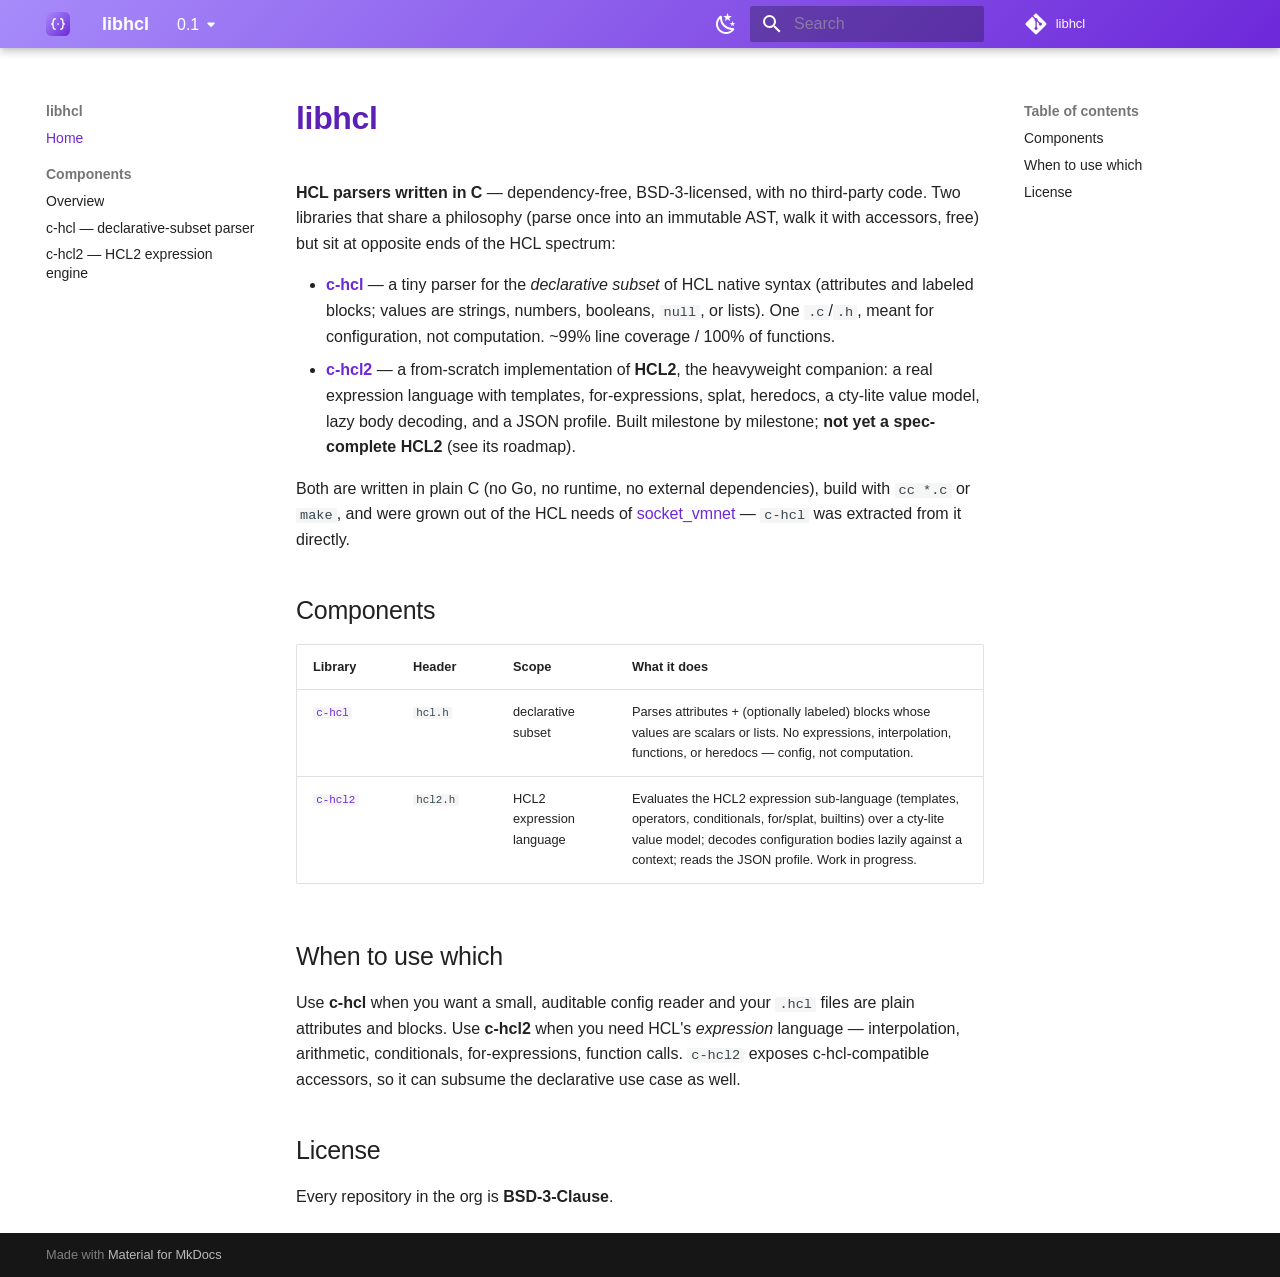
==== commit 3a003a39: "Deployed 2947a28 to 0.1 with MkDocs 1.6.1 and mike 2.2.0" ====
--- a/0.1/index.html
+++ b/0.1/index.html
@@ -21,7 +21,7 @@
       
       
       <link rel="icon" href="assets/logo.svg">
-      <meta name="generator" content="mkdocs-1.6.1, mkdocs-material-9.7.6">
+      <meta name="generator" content="mkdocs-1.6.1, mkdocs-material-9.7.7">
     
     
       
@@ -29,7 +29,7 @@
       
     
     
-      <link rel="stylesheet" href="assets/stylesheets/main.484c7ddc.min.css">
+      <link rel="stylesheet" href="assets/stylesheets/main.ec1eaa64.min.css">
       
         
         <link rel="stylesheet" href="assets/stylesheets/palette.ab4e12ef.min.css">
@@ -694,7 +694,7 @@
       <script id="__config" type="application/json">{"annotate": null, "base": ".", "features": ["navigation.sections", "navigation.top", "content.code.copy", "search.suggest"], "search": "assets/javascripts/workers/search.2c215733.min.js", "tags": null, "translations": {"clipboard.copied": "Copied to clipboard", "clipboard.copy": "Copy to clipboard", "search.result.more.one": "1 more on this page", "search.result.more.other": "# more on this page", "search.result.none": "No matching documents", "search.result.one": "1 matching document", "search.result.other": "# matching documents", "search.result.placeholder": "Type to start searching", "search.result.term.missing": "Missing", "select.version": "Select version"}, "version": {"provider": "mike"}}</script>
     
     
-      <script src="assets/javascripts/bundle.79ae519e.min.js"></script>
+      <script src="assets/javascripts/bundle.d7400e89.min.js"></script>
       
     
   </body>
--- a/0.1/assets/stylesheets/main.ec1eaa64.min.css
+++ b/0.1/assets/stylesheets/main.ec1eaa64.min.css
@@ -0,0 +1 @@
+@charset "UTF-8";html{-webkit-text-size-adjust:none;-moz-text-size-adjust:none;text-size-adjust:none;box-sizing:border-box}*,:after,:before{box-sizing:inherit}@media (prefers-reduced-motion){*,:after,:before{transition:none!important}}body{margin:0}a,button,input,label{-webkit-tap-highlight-color:transparent}a{color:inherit;text-decoration:none}hr{border:0;box-sizing:initial;display:block;height:.05rem;overflow:visible;padding:0}small{font-size:80%}sub,sup{line-height:1em}img{border-style:none}table{border-collapse:initial;border-spacing:0}td,th{font-weight:400;vertical-align:top}button{background:#0000;border:0;font-family:inherit;font-size:inherit;margin:0;padding:0}input{border:0;outline:none}:root{--md-primary-fg-color:#4051b5;--md-primary-fg-color--light:#5d6cc0;--md-primary-fg-color--dark:#303fa1;--md-primary-bg-color:#fff;--md-primary-bg-color--light:#ffffffb3;--md-accent-fg-color:#526cfe;--md-accent-fg-color--transparent:#526cfe1a;--md-accent-bg-color:#fff;--md-accent-bg-color--light:#ffffffb3}[data-md-color-scheme=default]{color-scheme:light}[data-md-color-scheme=default] img[src$="#gh-dark-mode-only"],[data-md-color-scheme=default] img[src$="#only-dark"]{display:none}:root,[data-md-color-scheme=default]{--md-hue:225deg;--md-default-fg-color:#000000de;--md-default-fg-color--light:#0000008a;--md-default-fg-color--lighter:#00000052;--md-default-fg-color--lightest:#00000012;--md-default-bg-color:#fff;--md-default-bg-color--light:#ffffffb3;--md-default-bg-color--lighter:#ffffff4d;--md-default-bg-color--lightest:#ffffff1f;--md-code-fg-color:#36464e;--md-code-bg-color:#f5f5f5;--md-code-bg-color--light:#f5f5f5b3;--md-code-bg-color--lighter:#f5f5f54d;--md-code-hl-color:#4287ff;--md-code-hl-color--light:#4287ff1a;--md-code-hl-number-color:#d52a2a;--md-code-hl-special-color:#db1457;--md-code-hl-function-color:#a846b9;--md-code-hl-constant-color:#6e59d9;--md-code-hl-keyword-color:#3f6ec6;--md-code-hl-string-color:#1c7d4d;--md-code-hl-name-color:var(--md-code-fg-color);--md-code-hl-operator-color:var(--md-default-fg-color--light);--md-code-hl-punctuation-color:var(--md-default-fg-color--light);--md-code-hl-comment-color:var(--md-default-fg-color--light);--md-code-hl-generic-color:var(--md-default-fg-color--light);--md-code-hl-variable-color:var(--md-default-fg-color--light);--md-typeset-color:var(--md-default-fg-color);--md-typeset-a-color:var(--md-primary-fg-color);--md-typeset-del-color:#f5503d26;--md-typeset-ins-color:#0bd57026;--md-typeset-kbd-color:#fafafa;--md-typeset-kbd-accent-color:#fff;--md-typeset-kbd-border-color:#b8b8b8;--md-typeset-mark-color:#ffff0080;--md-typeset-table-color:#0000001f;--md-typeset-table-color--light:rgba(0,0,0,.035);--md-admonition-fg-color:var(--md-default-fg-color);--md-admonition-bg-color:var(--md-default-bg-color);--md-warning-fg-color:#000000de;--md-warning-bg-color:#ff9;--md-footer-fg-color:#fff;--md-footer-fg-color--light:#ffffffb3;--md-footer-fg-color--lighter:#ffffff73;--md-footer-bg-color:#000000de;--md-footer-bg-color--dark:#00000052;--md-shadow-z1:0 0.2rem 0.5rem #0000000d,0 0 0.05rem #0000001a;--md-shadow-z2:0 0.2rem 0.5rem #0000001a,0 0 0.05rem #00000040;--md-shadow-z3:0 0.2rem 0.5rem #0003,0 0 0.05rem #00000059}.md-icon svg{fill:currentcolor;display:block;height:1.2rem;width:1.2rem}body{-webkit-font-smoothing:antialiased;-moz-osx-font-smoothing:grayscale;--md-text-font-family:var(--md-text-font,_),-apple-system,BlinkMacSystemFont,Helvetica,Arial,sans-serif;--md-code-font-family:var(--md-code-font,_),SFMono-Regular,Consolas,Menlo,monospace}aside,body,input{font-feature-settings:"kern","liga";color:var(--md-typeset-color);font-family:var(--md-text-font-family)}code,kbd,pre{font-feature-settings:"kern";font-family:var(--md-code-font-family)}:root{--md-typeset-table-sort-icon:url('data:image/svg+xml;charset=utf-8,<svg xmlns="http://www.w3.org/2000/svg" viewBox="0 0 24 24"><path d="m18 21-4-4h3V7h-3l4-4 4 4h-3v10h3M2 19v-2h10v2M2 13v-2h7v2M2 7V5h4v2z"/></svg>');--md-typeset-table-sort-icon--asc:url('data:image/svg+xml;charset=utf-8,<svg xmlns="http://www.w3.org/2000/svg" viewBox="0 0 24 24"><path d="M19 17h3l-4 4-4-4h3V3h2M2 17h10v2H2M6 5v2H2V5m0 6h7v2H2z"/></svg>');--md-typeset-table-sort-icon--desc:url('data:image/svg+xml;charset=utf-8,<svg xmlns="http://www.w3.org/2000/svg" viewBox="0 0 24 24"><path d="M19 7h3l-4-4-4 4h3v14h2M2 17h10v2H2M6 5v2H2V5m0 6h7v2H2z"/></svg>')}.md-typeset{-webkit-print-color-adjust:exact;color-adjust:exact;font-size:.8rem;line-height:1.6;overflow-wrap:break-word}@media print{.md-typeset{font-size:.68rem}}.md-typeset blockquote,.md-typeset dl,.md-typeset figure,.md-typeset ol,.md-typeset pre,.md-typeset ul{margin-bottom:1em;margin-top:1em}.md-typeset h1{color:var(--md-default-fg-color--light);font-size:2em;line-height:1.3;margin:0 0 1.25em}.md-typeset h1,.md-typeset h2{font-weight:300;letter-spacing:-.01em}.md-typeset h2{font-size:1.5625em;line-height:1.4;margin:1.6em 0 .64em}.md-typeset h3{font-size:1.25em;font-weight:400;letter-spacing:-.01em;line-height:1.5;margin:1.6em 0 .8em}.md-typeset h2+h3{margin-top:.8em}.md-typeset h4{font-weight:700;letter-spacing:-.01em;margin:1em 0}.md-typeset h5,.md-typeset h6{color:var(--md-default-fg-color--light);font-size:.8em;font-weight:700;letter-spacing:-.01em;margin:1.25em 0}.md-typeset h5{text-transform:uppercase}.md-typeset h5 code{text-transform:none}.md-typeset hr{border-bottom:.05rem solid var(--md-default-fg-color--lightest);display:flow-root;margin:1.5em 0}.md-typeset a{color:var(--md-typeset-a-color);word-break:break-word}.md-typeset a,.md-typeset a:before{transition:color 125ms}.md-typeset a:focus,.md-typeset a:hover{color:var(--md-accent-fg-color)}.md-typeset a:focus code,.md-typeset a:hover code{background-color:var(--md-accent-fg-color--transparent);color:var(--md-accent-fg-color)}.md-typeset a code{color:var(--md-typeset-a-color)}.md-typeset a.focus-visible{outline-color:var(--md-accent-fg-color);outline-offset:.2rem}.md-typeset code,.md-typeset kbd,.md-typeset pre{color:var(--md-code-fg-color);direction:ltr;font-variant-ligatures:none;transition:background-color 125ms}@media print{.md-typeset code,.md-typeset kbd,.md-typeset pre{white-space:pre-wrap}}.md-typeset code{background-color:var(--md-code-bg-color);border-radius:.1rem;-webkit-box-decoration-break:clone;box-decoration-break:clone;font-size:.85em;padding:0 .2941176471em;transition:color 125ms,background-color 125ms;word-break:break-word}.md-typeset code:not(.focus-visible){-webkit-tap-highlight-color:transparent;outline:none}.md-typeset pre{display:flow-root;line-height:1.4;position:relative}.md-typeset pre>code{-webkit-box-decoration-break:slice;box-decoration-break:slice;box-shadow:none;display:block;margin:0;outline-color:var(--md-accent-fg-color);overflow:auto;padding:.7720588235em 1.1764705882em;scrollbar-color:var(--md-default-fg-color--lighter) #0000;scrollbar-width:thin;touch-action:auto;word-break:normal}.md-typeset pre>code:hover{scrollbar-color:var(--md-accent-fg-color) #0000}.md-typeset pre>code::-webkit-scrollbar{height:.2rem;width:.2rem}.md-typeset pre>code::-webkit-scrollbar-thumb{background-color:var(--md-default-fg-color--lighter)}.md-typeset pre>code::-webkit-scrollbar-thumb:hover{background-color:var(--md-accent-fg-color)}.md-typeset kbd{background-color:var(--md-typeset-kbd-color);border-radius:.1rem;box-shadow:0 .1rem 0 .05rem var(--md-typeset-kbd-border-color),0 .1rem 0 var(--md-typeset-kbd-border-color),0 -.1rem .2rem var(--md-typeset-kbd-accent-color) inset;color:var(--md-default-fg-color);display:inline-block;font-size:.75em;padding:0 .6666666667em;vertical-align:text-top;word-break:break-word}.md-typeset mark{background-color:var(--md-typeset-mark-color);-webkit-box-decoration-break:clone;box-decoration-break:clone;color:inherit;word-break:break-word}.md-typeset abbr{cursor:help;text-decoration:none}.md-typeset [data-preview],.md-typeset abbr{border-bottom:.05rem dotted var(--md-default-fg-color--light)}.md-typeset small{opacity:.75}[dir=ltr] .md-typeset sub,[dir=ltr] .md-typeset sup{margin-left:.078125em}[dir=rtl] .md-typeset sub,[dir=rtl] .md-typeset sup{margin-right:.078125em}[dir=ltr] .md-typeset blockquote{padding-left:.6rem}[dir=rtl] .md-typeset blockquote{padding-right:.6rem}[dir=ltr] .md-typeset blockquote{border-left:.2rem solid var(--md-default-fg-color--lighter)}[dir=rtl] .md-typeset blockquote{border-right:.2rem solid var(--md-default-fg-color--lighter)}.md-typeset blockquote{color:var(--md-default-fg-color--light);margin-left:0;margin-right:0}.md-typeset ul{list-style-type:disc}.md-typeset ul[type]{list-style-type:revert-layer}[dir=ltr] .md-typeset ol,[dir=ltr] .md-typeset ul{margin-left:.625em}[dir=rtl] .md-typeset ol,[dir=rtl] .md-typeset ul{margin-right:.625em}.md-typeset ol,.md-typeset ul{padding:0}.md-typeset ol:not([hidden]),.md-typeset ul:not([hidden]){display:flow-root}.md-typeset ol ol,.md-typeset ul ol{list-style-type:lower-alpha}.md-typeset ol ol ol,.md-typeset ul ol ol{list-style-type:lower-roman}.md-typeset ol ol ol ol,.md-typeset ul ol ol ol{list-style-type:upper-alpha}.md-typeset ol ol ol ol ol,.md-typeset ul ol ol ol ol{list-style-type:upper-roman}.md-typeset ol[type],.md-typeset ul[type]{list-style-type:revert-layer}[dir=ltr] .md-typeset ol li,[dir=ltr] .md-typeset ul li{margin-left:1.25em}[dir=rtl] .md-typeset ol li,[dir=rtl] .md-typeset ul li{margin-right:1.25em}.md-typeset ol li,.md-typeset ul li{margin-bottom:.5em}.md-typeset ol li blockquote,.md-typeset ol li p,.md-typeset ul li blockquote,.md-typeset ul li p{margin:.5em 0}.md-typeset ol li:last-child,.md-typeset ul li:last-child{margin-bottom:0}[dir=ltr] .md-typeset ol li ol,[dir=ltr] .md-typeset ol li ul,[dir=ltr] .md-typeset ul li ol,[dir=ltr] .md-typeset ul li ul{margin-left:.625em}[dir=rtl] .md-typeset ol li ol,[dir=rtl] .md-typeset ol li ul,[dir=rtl] .md-typeset ul li ol,[dir=rtl] .md-typeset ul li ul{margin-right:.625em}.md-typeset ol li ol,.md-typeset ol li ul,.md-typeset ul li ol,.md-typeset ul li ul{margin-bottom:.5em;margin-top:.5em}[dir=ltr] .md-typeset dd{margin-left:1.875em}[dir=rtl] .md-typeset dd{margin-right:1.875em}.md-typeset dd{margin-bottom:1.5em;margin-top:1em}.md-typeset img,.md-typeset svg,.md-typeset video{height:auto;max-width:100%}.md-typeset img[align=left]{margin:1em 1em 1em 0}.md-typeset img[align=right]{margin:1em 0 1em 1em}.md-typeset img[align]:only-child{margin-top:0}.md-typeset figure{display:flow-root;margin:1em auto;max-width:100%;text-align:center;width:fit-content}.md-typeset figure img{display:block;margin:0 auto}.md-typeset figcaption{font-style:italic;margin:1em auto;max-width:24rem}.md-typeset iframe{max-width:100%}.md-typeset table:not([class]){background-color:var(--md-default-bg-color);border:.05rem solid var(--md-typeset-table-color);border-radius:.1rem;display:inline-block;font-size:.64rem;max-width:100%;overflow:auto;touch-action:auto}@media print{.md-typeset table:not([class]){display:table}}.md-typeset table:not([class])+*{margin-top:1.5em}.md-typeset table:not([class]) td>:first-child,.md-typeset table:not([class]) th>:first-child{margin-top:0}.md-typeset table:not([class]) td>:last-child,.md-typeset table:not([class]) th>:last-child{margin-bottom:0}.md-typeset table:not([class]) td:not([align]),.md-typeset table:not([class]) th:not([align]){text-align:left}[dir=rtl] .md-typeset table:not([class]) td:not([align]),[dir=rtl] .md-typeset table:not([class]) th:not([align]){text-align:right}.md-typeset table:not([class]) th{font-weight:700;min-width:5rem;padding:.9375em 1.25em;vertical-align:top}.md-typeset table:not([class]) td{border-top:.05rem solid var(--md-typeset-table-color);padding:.9375em 1.25em;vertical-align:top}.md-typeset table:not([class]) tbody tr{transition:background-color 125ms}.md-typeset table:not([class]) tbody tr:hover{background-color:var(--md-typeset-table-color--light);box-shadow:0 .05rem 0 var(--md-default-bg-color) inset}.md-typeset table:not([class]) a{word-break:normal}.md-typeset table th[role=columnheader]{cursor:pointer}[dir=ltr] .md-typeset table th[role=columnheader]:after{margin-left:.5em}[dir=rtl] .md-typeset table th[role=columnheader]:after{margin-right:.5em}.md-typeset table th[role=columnheader]:after{content:"";display:inline-block;height:1.2em;-webkit-mask-image:var(--md-typeset-table-sort-icon);mask-image:var(--md-typeset-table-sort-icon);-webkit-mask-repeat:no-repeat;mask-repeat:no-repeat;-webkit-mask-size:contain;mask-size:contain;transition:background-color 125ms;vertical-align:text-bottom;width:1.2em}.md-typeset table th[role=columnheader]:hover:after{background-color:var(--md-default-fg-color--lighter)}.md-typeset table th[role=columnheader][aria-sort=ascending]:after{background-color:var(--md-default-fg-color--light);-webkit-mask-image:var(--md-typeset-table-sort-icon--asc);mask-image:var(--md-typeset-table-sort-icon--asc)}.md-typeset table th[role=columnheader][aria-sort=descending]:after{background-color:var(--md-default-fg-color--light);-webkit-mask-image:var(--md-typeset-table-sort-icon--desc);mask-image:var(--md-typeset-table-sort-icon--desc)}.md-typeset__scrollwrap{margin:1em -.8rem;overflow-x:auto;touch-action:auto}.md-typeset__table{display:inline-block;margin-bottom:.5em;padding:0 .8rem}@media print{.md-typeset__table{display:block}}html .md-typeset__table table{display:table;margin:0;overflow:hidden;width:100%}@media screen and (max-width:44.984375em){.md-content__inner>pre{margin:1em -.8rem}.md-content__inner>pre code{border-radius:0}}.md-typeset .md-author{border-radius:100%;display:block;flex-shrink:0;height:1.6rem;overflow:hidden;position:relative;transition:color 125ms,transform 125ms;width:1.6rem}.md-typeset .md-author img{display:block}.md-typeset .md-author--more{background:var(--md-default-fg-color--lightest);color:var(--md-default-fg-color--lighter);font-size:.6rem;font-weight:700;line-height:1.6rem;text-align:center}.md-typeset .md-author--long{height:2.4rem;width:2.4rem}.md-typeset a.md-author{transform:scale(1)}.md-typeset a.md-author img{border-radius:100%;filter:grayscale(100%) opacity(75%);transition:filter 125ms}.md-typeset a.md-author:focus,.md-typeset a.md-author:hover{transform:scale(1.1);z-index:1}.md-typeset a.md-author:focus img,.md-typeset a.md-author:hover img{filter:grayscale(0)}.md-banner{background-color:var(--md-footer-bg-color);color:var(--md-footer-fg-color);overflow:auto}@media print{.md-banner{display:none}}.md-banner--warning{background-color:var(--md-warning-bg-color);color:var(--md-warning-fg-color)}.md-banner__inner{font-size:.7rem;margin:.6rem auto;padding:0 .8rem}[dir=ltr] .md-banner__button{float:right}[dir=rtl] .md-banner__button{float:left}.md-banner__button{color:inherit;cursor:pointer;transition:opacity .25s}.no-js .md-banner__button{display:none}.md-banner__button:hover{opacity:.7}html{font-size:125%;height:100%;overflow-x:hidden}@media screen and (min-width:100em){html{font-size:137.5%}}@media screen and (min-width:125em){html{font-size:150%}}body{background-color:var(--md-default-bg-color);display:flex;flex-direction:column;font-size:.5rem;min-height:100%;position:relative;width:100%}@media print{body{display:block}}@media screen and (max-width:59.984375em){body[data-md-scrolllock]{position:fixed}}.md-grid{margin-left:auto;margin-right:auto;max-width:61rem}.md-container{display:flex;flex-direction:column;flex-grow:1}@media print{.md-container{display:block}}.md-main{flex-grow:1}.md-main__inner{display:flex;height:100%;margin-top:1.5rem}.md-ellipsis{overflow:hidden;text-overflow:ellipsis}.md-toggle{display:none}.md-option{height:0;opacity:0;position:absolute;width:0}.md-option:checked+label:not([hidden]){display:block}.md-option.focus-visible+label{outline-color:var(--md-accent-fg-color);outline-style:auto}.md-skip{background-color:var(--md-default-fg-color);border-radius:.1rem;color:var(--md-default-bg-color);font-size:.64rem;margin:.5rem;opacity:0;outline-color:var(--md-accent-fg-color);padding:.3rem .5rem;position:fixed;transform:translateY(.4rem);z-index:-1}.md-skip:focus{opacity:1;transform:translateY(0);transition:transform .25s cubic-bezier(.4,0,.2,1),opacity 175ms 75ms;z-index:10}@page{margin:25mm}:root{--md-clipboard-icon:url('data:image/svg+xml;charset=utf-8,<svg xmlns="http://www.w3.org/2000/svg" viewBox="0 0 24 24"><path d="M19 21H8V7h11m0-2H8a2 2 0 0 0-2 2v14a2 2 0 0 0 2 2h11a2 2 0 0 0 2-2V7a2 2 0 0 0-2-2m-3-4H4a2 2 0 0 0-2 2v14h2V3h12z"/></svg>')}.md-clipboard{border-radius:.1rem;color:var(--md-default-fg-color--lightest);cursor:pointer;height:1.5em;outline-color:var(--md-accent-fg-color);outline-offset:.1rem;transition:color .25s;width:1.5em;z-index:1}@media print{.md-clipboard{display:none}}.md-clipboard:not(.focus-visible){-webkit-tap-highlight-color:transparent;outline:none}:hover>.md-clipboard{color:var(--md-default-fg-color--light)}.md-clipboard:focus,.md-clipboard:hover{color:var(--md-accent-fg-color)}.md-clipboard:after{background-color:currentcolor;content:"";display:block;height:1.125em;margin:0 auto;-webkit-mask-image:var(--md-clipboard-icon);mask-image:var(--md-clipboard-icon);-webkit-mask-position:center;mask-position:center;-webkit-mask-repeat:no-repeat;mask-repeat:no-repeat;-webkit-mask-size:contain;mask-size:contain;width:1.125em}.md-clipboard--inline{cursor:pointer}.md-clipboard--inline code{transition:color .25s,background-color .25s}.md-clipboard--inline:focus code,.md-clipboard--inline:hover code{background-color:var(--md-accent-fg-color--transparent);color:var(--md-accent-fg-color)}:root{--md-code-select-icon:url('data:image/svg+xml;charset=utf-8,<svg xmlns="http://www.w3.org/2000/svg" viewBox="0 0 24 24"><path d="M19 19h-4v2h4c1.1 0 2-.9 2-2v-4h-2m0-12h-4v2h4v4h2V5c0-1.1-.9-2-2-2M5 5h4V3H5c-1.1 0-2 .9-2 2v4h2m0 6H3v4c0 1.1.9 2 2 2h4v-2H5zm2-4h2v2H7zm4 0h2v2h-2zm4 0h2v2h-2zM7 7h2v2H7zm4 0h2v2h-2zm4 0h2v2h-2zm-8 8h2v2H7zm4 0h2v2h-2zm4 0h2v2h-2z"/></svg>');--md-code-copy-icon:url('data:image/svg+xml;charset=utf-8,<svg xmlns="http://www.w3.org/2000/svg" viewBox="0 0 24 24"><path d="M19 21H8V7h11m0-2H8a2 2 0 0 0-2 2v14a2 2 0 0 0 2 2h11a2 2 0 0 0 2-2V7a2 2 0 0 0-2-2m-3-4H4a2 2 0 0 0-2 2v14h2V3h12z"/></svg>')}.md-typeset .md-code__content{display:grid}.md-code__nav{background-color:var(--md-code-bg-color--lighter);border-radius:.1rem;display:flex;gap:.2rem;padding:.2rem;position:absolute;right:.25em;top:.25em;transition:background-color .25s;z-index:1}:hover>.md-code__nav{background-color:var(--md-code-bg-color--light)}.md-code__button{color:var(--md-default-fg-color--lightest);cursor:pointer;display:block;height:1.5em;outline-color:var(--md-accent-fg-color);outline-offset:.1rem;transition:color .25s;width:1.5em}:hover>*>.md-code__button{color:var(--md-default-fg-color--light)}.md-code__button.focus-visible,.md-code__button:hover{color:var(--md-accent-fg-color)}.md-code__button--active{color:var(--md-default-fg-color)!important}.md-code__button:after{background-color:currentcolor;content:"";display:block;height:1.125em;margin:0 auto;-webkit-mask-position:center;mask-position:center;-webkit-mask-repeat:no-repeat;mask-repeat:no-repeat;-webkit-mask-size:contain;mask-size:contain;width:1.125em}.md-code__button[data-md-type=select]:after{-webkit-mask-image:var(--md-code-select-icon);mask-image:var(--md-code-select-icon)}.md-code__button[data-md-type=copy]:after{-webkit-mask-image:var(--md-code-copy-icon);mask-image:var(--md-code-copy-icon)}@keyframes consent{0%{opacity:0;transform:translateY(100%)}to{opacity:1;transform:translateY(0)}}@keyframes overlay{0%{opacity:0}to{opacity:1}}.md-consent__overlay{animation:overlay .25s both;-webkit-backdrop-filter:blur(.1rem);backdrop-filter:blur(.1rem);background-color:#0000008a;height:100%;opacity:1;position:fixed;top:0;width:100%;z-index:5}.md-consent__inner{animation:consent .5s cubic-bezier(.1,.7,.1,1) both;background-color:var(--md-default-bg-color);border:0;border-radius:.1rem;bottom:0;box-shadow:0 0 .2rem #0000001a,0 .2rem .4rem #0003;max-height:100%;overflow:auto;padding:0;position:fixed;width:100%;z-index:5}.md-consent__form{padding:.8rem}.md-consent__settings{display:none;margin:1em 0}input:checked+.md-consent__settings{display:block}.md-consent__controls{margin-bottom:.8rem}.md-typeset .md-consent__controls .md-button{display:inline}@media screen and (max-width:44.984375em){.md-typeset .md-consent__controls .md-button{display:block;margin-top:.4rem;text-align:center;width:100%}}.md-consent label{cursor:pointer}.md-content{flex-grow:1;min-width:0}.md-content__inner{margin:0 .8rem 1.2rem;padding-top:.6rem}@media screen and (min-width:76.25em){[dir=ltr] .md-sidebar--primary:not([hidden])~.md-content>.md-content__inner{margin-left:1.2rem}[dir=ltr] .md-sidebar--secondary:not([hidden])~.md-content>.md-content__inner,[dir=rtl] .md-sidebar--primary:not([hidden])~.md-content>.md-content__inner{margin-right:1.2rem}[dir=rtl] .md-sidebar--secondary:not([hidden])~.md-content>.md-content__inner{margin-left:1.2rem}}.md-content__inner:before{content:"";display:block;height:.4rem}.md-content__inner>:last-child{margin-bottom:0}[dir=ltr] .md-content__button{float:right}[dir=rtl] .md-content__button{float:left}[dir=ltr] .md-content__button{margin-left:.4rem}[dir=rtl] .md-content__button{margin-right:.4rem}.md-content__button{margin:.4rem 0;padding:0}@media print{.md-content__button{display:none}}.md-typeset .md-content__button{color:var(--md-default-fg-color--lighter)}.md-content__button svg{display:inline;vertical-align:top}[dir=rtl] .md-content__button svg{transform:scaleX(-1)}[dir=ltr] .md-dialog{right:.8rem}[dir=rtl] .md-dialog{left:.8rem}.md-dialog{background-color:var(--md-default-fg-color);border-radius:.1rem;bottom:.8rem;box-shadow:var(--md-shadow-z3);min-width:11.1rem;opacity:0;padding:.4rem .6rem;pointer-events:none;position:fixed;transform:translateY(100%);transition:transform 0ms .4s,opacity .4s;z-index:4}@media print{.md-dialog{display:none}}.md-dialog--active{opacity:1;pointer-events:auto;transform:translateY(0);transition:transform .4s cubic-bezier(.075,.85,.175,1),opacity .4s}.md-dialog__inner{color:var(--md-default-bg-color);font-size:.7rem}.md-feedback{margin:2em 0 1em;text-align:center}.md-feedback fieldset{border:none;margin:0;padding:0}.md-feedback__title{font-weight:700;margin:1em auto}.md-feedback__inner{position:relative}.md-feedback__list{display:flex;flex-wrap:wrap;place-content:baseline center;position:relative}.md-feedback__list:hover .md-icon:not(:disabled){color:var(--md-default-fg-color--lighter)}:disabled .md-feedback__list{min-height:1.8rem}.md-feedback__icon{color:var(--md-default-fg-color--light);cursor:pointer;flex-shrink:0;margin:0 .1rem;transition:color 125ms}.md-feedback__icon:not(:disabled).md-icon:hover{color:var(--md-accent-fg-color)}.md-feedback__icon:disabled{color:var(--md-default-fg-color--lightest);pointer-events:none}.md-feedback__note{opacity:0;position:relative;transform:translateY(.4rem);transition:transform .4s cubic-bezier(.1,.7,.1,1),opacity .15s}.md-feedback__note>*{margin:0 auto;max-width:16rem}:disabled .md-feedback__note{opacity:1;transform:translateY(0)}@media print{.md-feedback{display:none}}.md-footer{background-color:var(--md-footer-bg-color);color:var(--md-footer-fg-color)}@media print{.md-footer{display:none}}.md-footer__inner{justify-content:space-between;overflow:auto;padding:.2rem}.md-footer__inner:not([hidden]){display:flex}.md-footer__link{align-items:end;display:flex;flex-grow:0.01;margin-bottom:.4rem;margin-top:1rem;max-width:100%;outline-color:var(--md-accent-fg-color);overflow:hidden;transition:opacity .25s}.md-footer__link:focus,.md-footer__link:hover{opacity:.7}[dir=rtl] .md-footer__link svg{transform:scaleX(-1)}@media screen and (max-width:44.984375em){.md-footer__link--prev{flex-shrink:0}.md-footer__link--prev .md-footer__title{display:none}}[dir=ltr] .md-footer__link--next{margin-left:auto}[dir=rtl] .md-footer__link--next{margin-right:auto}.md-footer__link--next{text-align:right}[dir=rtl] .md-footer__link--next{text-align:left}.md-footer__title{flex-grow:1;font-size:.9rem;margin-bottom:.7rem;max-width:calc(100% - 2.4rem);padding:0 1rem;white-space:nowrap}.md-footer__button{margin:.2rem;padding:.4rem}.md-footer__direction{font-size:.64rem;opacity:.7}.md-footer-meta{background-color:var(--md-footer-bg-color--dark)}.md-footer-meta__inner{display:flex;flex-wrap:wrap;justify-content:space-between;padding:.2rem}html .md-footer-meta.md-typeset a{color:var(--md-footer-fg-color--light)}html .md-footer-meta.md-typeset a:focus,html .md-footer-meta.md-typeset a:hover{color:var(--md-footer-fg-color)}.md-copyright{color:var(--md-footer-fg-color--lighter);font-size:.64rem;margin:auto .6rem;padding:.4rem 0;width:100%}@media screen and (min-width:45em){.md-copyright{width:auto}}.md-copyright__highlight{color:var(--md-footer-fg-color--light)}.md-social{display:inline-flex;gap:.2rem;margin:0 .4rem;padding:.2rem 0 .6rem}@media screen and (min-width:45em){.md-social{padding:.6rem 0}}.md-social__link{display:inline-block;height:1.6rem;text-align:center;width:1.6rem}.md-social__link:before{line-height:1.9}.md-social__link svg{fill:currentcolor;max-height:.8rem;vertical-align:-25%}.md-typeset .md-button{border:.1rem solid;border-radius:.1rem;color:var(--md-primary-fg-color);cursor:pointer;display:inline-block;font-weight:700;padding:.625em 2em;transition:color 125ms,background-color 125ms,border-color 125ms}.md-typeset .md-button--primary{background-color:var(--md-primary-fg-color);border-color:var(--md-primary-fg-color);color:var(--md-primary-bg-color)}.md-typeset .md-button:focus,.md-typeset .md-button:hover{background-color:var(--md-accent-fg-color);border-color:var(--md-accent-fg-color);color:var(--md-accent-bg-color)}[dir=ltr] .md-typeset .md-input{border-top-left-radius:.1rem}[dir=ltr] .md-typeset .md-input,[dir=rtl] .md-typeset .md-input{border-top-right-radius:.1rem}[dir=rtl] .md-typeset .md-input{border-top-left-radius:.1rem}.md-typeset .md-input{border-bottom:.1rem solid var(--md-default-fg-color--lighter);box-shadow:var(--md-shadow-z1);font-size:.8rem;height:1.8rem;padding:0 .6rem;transition:border .25s,box-shadow .25s}.md-typeset .md-input:focus,.md-typeset .md-input:hover{border-bottom-color:var(--md-accent-fg-color);box-shadow:var(--md-shadow-z2)}.md-typeset .md-input--stretch{width:100%}.md-header{background-color:var(--md-primary-fg-color);box-shadow:0 0 .2rem #0000,0 .2rem .4rem #0000;color:var(--md-primary-bg-color);display:block;left:0;position:sticky;right:0;top:0;z-index:4}@media print{.md-header{display:none}}.md-header[hidden]{transform:translateY(-100%);transition:transform .25s cubic-bezier(.8,0,.6,1),box-shadow .25s}.md-header--shadow{box-shadow:0 0 .2rem #0000001a,0 .2rem .4rem #0003;transition:transform .25s cubic-bezier(.1,.7,.1,1),box-shadow .25s}.md-header__inner{align-items:center;display:flex;padding:0 .2rem}.md-header__button{color:currentcolor;cursor:pointer;margin:.2rem;outline-color:var(--md-accent-fg-color);padding:.4rem;position:relative;transition:opacity .25s;vertical-align:middle;z-index:1}.md-header__button:hover{opacity:.7}.md-header__button:not([hidden]){display:inline-block}.md-header__button:not(.focus-visible){-webkit-tap-highlight-color:transparent;outline:none}.md-header__button.md-logo{margin:.2rem;padding:.4rem}@media screen and (max-width:76.234375em){.md-header__button.md-logo{display:none}}.md-header__button.md-logo img,.md-header__button.md-logo svg{fill:currentcolor;display:block;height:1.2rem;width:auto}@media screen and (min-width:60em){.md-header__button[for=__search]{display:none}}.no-js .md-header__button[for=__search]{display:none}[dir=rtl] .md-header__button[for=__search] svg{transform:scaleX(-1)}@media screen and (min-width:76.25em){.md-header__button[for=__drawer]{display:none}}.md-header__topic{display:flex;max-width:100%;position:absolute;transition:transform .4s cubic-bezier(.1,.7,.1,1),opacity .15s;white-space:nowrap}.md-header__topic+.md-header__topic{opacity:0;pointer-events:none;transform:translateX(1.25rem);transition:transform .4s cubic-bezier(1,.7,.1,.1),opacity .15s;z-index:-1}[dir=rtl] .md-header__topic+.md-header__topic{transform:translateX(-1.25rem)}.md-header__topic:first-child{font-weight:700}[dir=ltr] .md-header__title{margin-left:1rem;margin-right:.4rem}[dir=rtl] .md-header__title{margin-left:.4rem;margin-right:1rem}.md-header__title{flex-grow:1;font-size:.9rem;height:2.4rem;line-height:2.4rem}.md-header__title--active .md-header__topic{opacity:0;pointer-events:none;transform:translateX(-1.25rem);transition:transform .4s cubic-bezier(1,.7,.1,.1),opacity .15s;z-index:-1}[dir=rtl] .md-header__title--active .md-header__topic{transform:translateX(1.25rem)}.md-header__title--active .md-header__topic+.md-header__topic{opacity:1;pointer-events:auto;transform:translateX(0);transition:transform .4s cubic-bezier(.1,.7,.1,1),opacity .15s;z-index:0}.md-header__title>.md-header__ellipsis{height:100%;position:relative;width:100%}.md-header__option{display:flex;flex-shrink:0;max-width:100%;transition:max-width 0ms .25s,opacity .25s .25s;white-space:nowrap}[data-md-toggle=search]:checked~.md-header .md-header__option{max-width:0;opacity:0;transition:max-width 0ms,opacity 0ms}.md-header__option>input{bottom:0}.md-header__source{display:none}@media screen and (min-width:60em){[dir=ltr] .md-header__source{margin-left:1rem}[dir=rtl] .md-header__source{margin-right:1rem}.md-header__source{display:block;max-width:11.7rem;width:11.7rem}}@media screen and (min-width:76.25em){[dir=ltr] .md-header__source{margin-left:1.4rem}[dir=rtl] .md-header__source{margin-right:1.4rem}}.md-meta{color:var(--md-default-fg-color--light);font-size:.7rem;line-height:1.3}.md-meta__list{display:inline-flex;flex-wrap:wrap;list-style:none;margin:0;padding:0}.md-meta__item:not(:last-child):after{content:"·";margin-left:.2rem;margin-right:.2rem}.md-meta__link{color:var(--md-typeset-a-color)}.md-meta__link:focus,.md-meta__link:hover{color:var(--md-accent-fg-color)}.md-draft{background-color:#ff1744;border-radius:.125em;color:#fff;display:inline-block;font-weight:700;padding-left:.5714285714em;padding-right:.5714285714em}:root{--md-nav-icon--prev:url('data:image/svg+xml;charset=utf-8,<svg xmlns="http://www.w3.org/2000/svg" viewBox="0 0 24 24"><path d="M20 11v2H8l5.5 5.5-1.42 1.42L4.16 12l7.92-7.92L13.5 5.5 8 11z"/></svg>');--md-nav-icon--next:url('data:image/svg+xml;charset=utf-8,<svg xmlns="http://www.w3.org/2000/svg" viewBox="0 0 24 24"><path d="M8.59 16.58 13.17 12 8.59 7.41 10 6l6 6-6 6z"/></svg>');--md-toc-icon:url('data:image/svg+xml;charset=utf-8,<svg xmlns="http://www.w3.org/2000/svg" viewBox="0 0 24 24"><path d="M3 9h14V7H3zm0 4h14v-2H3zm0 4h14v-2H3zm16 0h2v-2h-2zm0-10v2h2V7zm0 6h2v-2h-2z"/></svg>')}.md-nav{font-size:.7rem;line-height:1.3}.md-nav__title{color:var(--md-default-fg-color--light);display:block;font-weight:700;overflow:hidden;padding:0 .6rem;text-overflow:ellipsis}.md-nav__title .md-nav__button{display:none}.md-nav__title .md-nav__button img{height:100%;width:auto}.md-nav__title .md-nav__button.md-logo img,.md-nav__title .md-nav__button.md-logo svg{fill:currentcolor;display:block;height:2.4rem;max-width:100%;object-fit:contain;width:auto}.md-nav__list{list-style:none;margin:0;padding:0}.md-nav__link{align-items:flex-start;display:flex;gap:.4rem;margin-top:.625em;scroll-snap-align:start;transition:color 125ms}.md-nav__link--passed,.md-nav__link--passed code{color:var(--md-default-fg-color--light)}.md-nav__item .md-nav__link--active,.md-nav__item .md-nav__link--active code{color:var(--md-typeset-a-color)}.md-nav__link .md-ellipsis{position:relative}.md-nav__link .md-ellipsis code{word-break:normal}[dir=ltr] .md-nav__link .md-icon:last-child{margin-left:auto}[dir=rtl] .md-nav__link .md-icon:last-child{margin-right:auto}.md-nav__link .md-typeset{font-size:.7rem;line-height:1.3}.md-nav__link svg{fill:currentcolor;flex-shrink:0;height:1.3em;position:relative}.md-nav__link[for]:focus,.md-nav__link[for]:hover,.md-nav__link[href]:focus,.md-nav__link[href]:hover{color:var(--md-accent-fg-color);cursor:pointer}.md-nav__link[for]:focus code,.md-nav__link[for]:hover code,.md-nav__link[href]:focus code,.md-nav__link[href]:hover code{background-color:var(--md-accent-fg-color--transparent);color:var(--md-accent-fg-color)}.md-nav__link.focus-visible{outline-color:var(--md-accent-fg-color);outline-offset:.2rem}.md-nav--primary .md-nav__link[for=__toc]{display:none}.md-nav--primary .md-nav__link[for=__toc] .md-icon:after{background-color:currentcolor;display:block;height:100%;-webkit-mask-image:var(--md-toc-icon);mask-image:var(--md-toc-icon);width:100%}.md-nav--primary .md-nav__link[for=__toc]~.md-nav{display:none}.md-nav__container>.md-nav__link{margin-top:0}.md-nav__container>.md-nav__link:first-child{flex-grow:1;min-width:0}.md-nav__icon{flex-shrink:0}.md-nav__source{display:none}@media screen and (max-width:76.234375em){.md-nav--primary,.md-nav--primary .md-nav{background-color:var(--md-default-bg-color);display:flex;flex-direction:column;height:100%;left:0;position:absolute;right:0;top:0;z-index:1}.md-nav--primary .md-nav__item,.md-nav--primary .md-nav__title{font-size:.8rem;line-height:1.5}.md-nav--primary .md-nav__title{background-color:var(--md-default-fg-color--lightest);color:var(--md-default-fg-color--light);cursor:pointer;height:5.6rem;line-height:2.4rem;padding:3rem .8rem .2rem;position:relative;white-space:nowrap}[dir=ltr] .md-nav--primary .md-nav__title .md-nav__icon{left:.4rem}[dir=rtl] .md-nav--primary .md-nav__title .md-nav__icon{right:.4rem}.md-nav--primary .md-nav__title .md-nav__icon{display:block;height:1.2rem;margin:.2rem;position:absolute;top:.4rem;width:1.2rem}.md-nav--primary .md-nav__title .md-nav__icon:after{background-color:currentcolor;content:"";display:block;height:100%;-webkit-mask-image:var(--md-nav-icon--prev);mask-image:var(--md-nav-icon--prev);-webkit-mask-position:center;mask-position:center;-webkit-mask-repeat:no-repeat;mask-repeat:no-repeat;-webkit-mask-size:contain;mask-size:contain;width:100%}.md-nav--primary .md-nav__title~.md-nav__list{background-color:var(--md-default-bg-color);box-shadow:0 .05rem 0 var(--md-default-fg-color--lightest) inset;overflow-y:auto;scroll-snap-type:y mandatory;touch-action:pan-y}.md-nav--primary .md-nav__title~.md-nav__list>:first-child{border-top:0}.md-nav--primary .md-nav__title[for=__drawer]{background-color:var(--md-primary-fg-color);color:var(--md-primary-bg-color);font-weight:700}.md-nav--primary .md-nav__title .md-logo{display:block;left:.2rem;margin:.2rem;padding:.4rem;position:absolute;right:.2rem;top:.2rem}.md-nav--primary .md-nav__list{flex:1}.md-nav--primary .md-nav__item{border-top:.05rem solid var(--md-default-fg-color--lightest)}.md-nav--primary .md-nav__item--active>.md-nav__link{color:var(--md-typeset-a-color)}.md-nav--primary .md-nav__item--active>.md-nav__link:focus,.md-nav--primary .md-nav__item--active>.md-nav__link:hover{color:var(--md-accent-fg-color)}.md-nav--primary .md-nav__link{margin-top:0;padding:.6rem .8rem}.md-nav--primary .md-nav__link svg{margin-top:.1em}.md-nav--primary .md-nav__link>.md-nav__link{padding:0}[dir=ltr] .md-nav--primary .md-nav__link .md-nav__icon{margin-right:-.2rem}[dir=rtl] .md-nav--primary .md-nav__link .md-nav__icon{margin-left:-.2rem}.md-nav--primary .md-nav__link .md-nav__icon{font-size:1.2rem;height:1.2rem;width:1.2rem}.md-nav--primary .md-nav__link .md-nav__icon:after{background-color:currentcolor;content:"";display:block;height:100%;-webkit-mask-image:var(--md-nav-icon--next);mask-image:var(--md-nav-icon--next);-webkit-mask-position:center;mask-position:center;-webkit-mask-repeat:no-repeat;mask-repeat:no-repeat;-webkit-mask-size:contain;mask-size:contain;width:100%}[dir=rtl] .md-nav--primary .md-nav__icon:after{transform:scale(-1)}.md-nav--primary .md-nav--secondary .md-nav{background-color:initial;position:static}[dir=ltr] .md-nav--primary .md-nav--secondary .md-nav .md-nav__link{padding-left:1.4rem}[dir=rtl] .md-nav--primary .md-nav--secondary .md-nav .md-nav__link{padding-right:1.4rem}[dir=ltr] .md-nav--primary .md-nav--secondary .md-nav .md-nav .md-nav__link{padding-left:2rem}[dir=rtl] .md-nav--primary .md-nav--secondary .md-nav .md-nav .md-nav__link{padding-right:2rem}[dir=ltr] .md-nav--primary .md-nav--secondary .md-nav .md-nav .md-nav .md-nav__link{padding-left:2.6rem}[dir=rtl] .md-nav--primary .md-nav--secondary .md-nav .md-nav .md-nav .md-nav__link{padding-right:2.6rem}[dir=ltr] .md-nav--primary .md-nav--secondary .md-nav .md-nav .md-nav .md-nav .md-nav__link{padding-left:3.2rem}[dir=rtl] .md-nav--primary .md-nav--secondary .md-nav .md-nav .md-nav .md-nav .md-nav__link{padding-right:3.2rem}.md-nav--secondary{background-color:initial}.md-nav__toggle~.md-nav{display:flex;opacity:0;transform:translateX(100%);transition:transform .25s cubic-bezier(.8,0,.6,1),opacity 125ms 50ms}[dir=rtl] .md-nav__toggle~.md-nav{transform:translateX(-100%)}.md-nav__toggle:checked~.md-nav{opacity:1;transform:translateX(0);transition:transform .25s cubic-bezier(.4,0,.2,1),opacity 125ms 125ms}.md-nav__toggle:checked~.md-nav>.md-nav__list{backface-visibility:hidden}}@media screen and (max-width:59.984375em){.md-nav--primary .md-nav__link[for=__toc]{display:flex}.md-nav--primary .md-nav__link[for=__toc] .md-icon:after{content:""}.md-nav--primary .md-nav__link[for=__toc]+.md-nav__link{display:none}.md-nav--primary .md-nav__link[for=__toc]~.md-nav{display:flex}.md-nav__source{background-color:var(--md-primary-fg-color--dark);color:var(--md-primary-bg-color);display:block;padding:0 .2rem}}@media screen and (min-width:60em) and (max-width:76.234375em){.md-nav--integrated .md-nav__link[for=__toc]{display:flex}.md-nav--integrated .md-nav__link[for=__toc] .md-icon:after{content:""}.md-nav--integrated .md-nav__link[for=__toc]+.md-nav__link{display:none}.md-nav--integrated .md-nav__link[for=__toc]~.md-nav{display:flex}}@media screen and (min-width:60em){.md-nav{margin-bottom:-.4rem}.md-nav--secondary .md-nav__title{background:var(--md-default-bg-color);box-shadow:0 0 .4rem .4rem var(--md-default-bg-color);position:sticky;top:0;z-index:1}.md-nav--secondary .md-nav__title[for=__toc]{scroll-snap-align:start}.md-nav--secondary .md-nav__title .md-nav__icon{display:none}[dir=ltr] .md-nav--secondary .md-nav__list{padding-left:.6rem}[dir=rtl] .md-nav--secondary .md-nav__list{padding-right:.6rem}.md-nav--secondary .md-nav__list{padding-bottom:.4rem}[dir=ltr] .md-nav--secondary .md-nav__item>.md-nav__link{margin-right:.4rem}[dir=rtl] .md-nav--secondary .md-nav__item>.md-nav__link{margin-left:.4rem}}@media screen and (min-width:76.25em){.md-nav{margin-bottom:-.4rem;transition:max-height .25s cubic-bezier(.86,0,.07,1)}.md-nav--primary .md-nav__title{background:var(--md-default-bg-color);box-shadow:0 0 .4rem .4rem var(--md-default-bg-color);position:sticky;top:0;z-index:1}.md-nav--primary .md-nav__title[for=__drawer]{scroll-snap-align:start}.md-nav--primary .md-nav__title .md-nav__icon{display:none}[dir=ltr] .md-nav--primary .md-nav__list{padding-left:.6rem}[dir=rtl] .md-nav--primary .md-nav__list{padding-right:.6rem}.md-nav--primary .md-nav__list{padding-bottom:.4rem}[dir=ltr] .md-nav--primary .md-nav__item>.md-nav__link{margin-right:.4rem}[dir=rtl] .md-nav--primary .md-nav__item>.md-nav__link{margin-left:.4rem}.md-nav__toggle~.md-nav{display:grid;grid-template-rows:minmax(.4rem,0fr);opacity:0;transition:grid-template-rows .25s cubic-bezier(.86,0,.07,1),opacity .25s,visibility 0ms .25s;visibility:collapse}.md-nav__toggle~.md-nav>.md-nav__list{overflow:hidden}.md-nav__toggle.md-toggle--indeterminate~.md-nav,.md-nav__toggle:checked~.md-nav{grid-template-rows:minmax(.4rem,1fr);opacity:1;transition:grid-template-rows .25s cubic-bezier(.86,0,.07,1),opacity .15s .1s,visibility 0ms;visibility:visible}.md-nav__toggle.md-toggle--indeterminate~.md-nav{transition:none}.md-nav__item--nested>.md-nav>.md-nav__title{display:none}.md-nav__item--section{display:block;margin:1.25em 0}.md-nav__item--section:last-child{margin-bottom:0}.md-nav__item--section>.md-nav__link{font-weight:700}.md-nav__item--section>.md-nav__link[for]{color:var(--md-default-fg-color--light)}.md-nav__item--section>.md-nav__link:not(.md-nav__container){pointer-events:none}.md-nav__item--section>.md-nav__link .md-icon,.md-nav__item--section>.md-nav__link>[for]{display:none}[dir=ltr] .md-nav__item--section>.md-nav{margin-left:-.6rem}[dir=rtl] .md-nav__item--section>.md-nav{margin-right:-.6rem}.md-nav__item--section>.md-nav{display:block;opacity:1;visibility:visible}.md-nav__item--section>.md-nav>.md-nav__list>.md-nav__item{padding:0}.md-nav__icon{border-radius:100%;height:.9rem;transition:background-color .25s;width:.9rem}.md-nav__icon:hover{background-color:var(--md-accent-fg-color--transparent)}.md-nav__icon:after{background-color:currentcolor;border-radius:100%;content:"";display:inline-block;height:100%;-webkit-mask-image:var(--md-nav-icon--next);mask-image:var(--md-nav-icon--next);-webkit-mask-position:center;mask-position:center;-webkit-mask-repeat:no-repeat;mask-repeat:no-repeat;-webkit-mask-size:contain;mask-size:contain;transition:transform .25s;vertical-align:-.1rem;width:100%}[dir=rtl] .md-nav__icon:after{transform:rotate(180deg)}.md-nav__item--nested .md-nav__toggle:checked~.md-nav__link .md-nav__icon:after,.md-nav__item--nested .md-toggle--indeterminate~.md-nav__link .md-nav__icon:after{transform:rotate(90deg)}.md-nav--lifted>.md-nav__list>.md-nav__item,.md-nav--lifted>.md-nav__title{display:none}.md-nav--lifted>.md-nav__list>.md-nav__item--active{display:block}.md-nav--lifted>.md-nav__list>.md-nav__item--active>.md-nav__link{background:var(--md-default-bg-color);box-shadow:0 0 .4rem .4rem var(--md-default-bg-color);margin-top:0;position:sticky;top:0;z-index:1}.md-nav--lifted>.md-nav__list>.md-nav__item--active>.md-nav__link:not(.md-nav__container){pointer-events:none}.md-nav--lifted>.md-nav__list>.md-nav__item--active.md-nav__item--section{margin:0}[dir=ltr] .md-nav--lifted>.md-nav__list>.md-nav__item>.md-nav:not(.md-nav--secondary){margin-left:-.6rem}[dir=rtl] .md-nav--lifted>.md-nav__list>.md-nav__item>.md-nav:not(.md-nav--secondary){margin-right:-.6rem}.md-nav--lifted>.md-nav__list>.md-nav__item>[for]{color:var(--md-default-fg-color--light)}.md-nav--lifted .md-nav[data-md-level="1"]{grid-template-rows:minmax(.4rem,1fr);opacity:1;visibility:visible}[dir=ltr] .md-nav--integrated>.md-nav__list>.md-nav__item--active .md-nav--secondary{border-left:.05rem solid var(--md-primary-fg-color)}[dir=rtl] .md-nav--integrated>.md-nav__list>.md-nav__item--active .md-nav--secondary{border-right:.05rem solid var(--md-primary-fg-color)}.md-nav--integrated>.md-nav__list>.md-nav__item--active .md-nav--secondary{display:block;margin-bottom:1.25em;opacity:1;visibility:visible}.md-nav--integrated>.md-nav__list>.md-nav__item--active .md-nav--secondary>.md-nav__list{overflow:visible;padding-bottom:0}.md-nav--integrated>.md-nav__list>.md-nav__item--active .md-nav--secondary>.md-nav__title{display:none}}.md-pagination{font-size:.8rem;font-weight:700;gap:.4rem}.md-pagination,.md-pagination>*{align-items:center;display:flex;justify-content:center}.md-pagination>*{border-radius:.2rem;height:1.8rem;min-width:1.8rem;text-align:center}.md-pagination__current{background-color:var(--md-default-fg-color--lightest);color:var(--md-default-fg-color--light)}.md-pagination__link{transition:color 125ms,background-color 125ms}.md-pagination__link:focus,.md-pagination__link:hover{background-color:var(--md-accent-fg-color--transparent);color:var(--md-accent-fg-color)}.md-pagination__link:focus svg,.md-pagination__link:hover svg{color:var(--md-accent-fg-color)}.md-pagination__link.focus-visible{outline-color:var(--md-accent-fg-color);outline-offset:.2rem}.md-pagination__link svg{fill:currentcolor;color:var(--md-default-fg-color--lighter);display:block;max-height:100%;width:1.2rem}:root{--md-path-icon:url('data:image/svg+xml;charset=utf-8,<svg xmlns="http://www.w3.org/2000/svg" viewBox="0 0 24 24"><path d="M8.59 16.58 13.17 12 8.59 7.41 10 6l6 6-6 6z"/></svg>')}.md-path{font-size:.7rem;margin:0 .8rem;overflow:auto;padding-top:1.2rem}.md-path:not([hidden]){display:block}@media screen and (min-width:76.25em){.md-path{margin:0 1.2rem}}.md-path__list{align-items:center;display:flex;gap:.2rem;list-style:none;margin:0;padding:0}.md-path__item:not(:first-child){display:inline-flex;gap:.2rem;white-space:nowrap}.md-path__item:not(:first-child):before{background-color:var(--md-default-fg-color--lighter);content:"";display:inline;height:.8rem;-webkit-mask-image:var(--md-path-icon);mask-image:var(--md-path-icon);width:.8rem}.md-path__link{align-items:center;color:var(--md-default-fg-color--light);display:flex}.md-path__link:focus,.md-path__link:hover{color:var(--md-accent-fg-color)}:root{--md-post-pin-icon:url('data:image/svg+xml;charset=utf-8,<svg xmlns="http://www.w3.org/2000/svg" viewBox="0 0 24 24"><path d="M16 12V4h1V2H7v2h1v8l-2 2v2h5.2v6h1.6v-6H18v-2z"/></svg>')}.md-post__back{border-bottom:.05rem solid var(--md-default-fg-color--lightest);margin-bottom:1.2rem;padding-bottom:1.2rem}@media screen and (max-width:76.234375em){.md-post__back{display:none}}[dir=rtl] .md-post__back svg{transform:scaleX(-1)}.md-post__authors{display:flex;flex-direction:column;gap:.6rem;margin:0 .6rem 1.2rem}.md-post .md-post__meta a{transition:color 125ms}.md-post .md-post__meta a:focus,.md-post .md-post__meta a:hover{color:var(--md-accent-fg-color)}.md-post__title{color:var(--md-default-fg-color--light);font-weight:700}.md-post--excerpt{margin-bottom:3.2rem}.md-post--excerpt .md-post__header{align-items:center;display:flex;gap:.6rem;min-height:1.6rem}.md-post--excerpt .md-post__authors{align-items:center;display:inline-flex;flex-direction:row;gap:.2rem;margin:0;min-height:2.4rem}[dir=ltr] .md-post--excerpt .md-post__meta .md-meta__list{margin-right:.4rem}[dir=rtl] .md-post--excerpt .md-post__meta .md-meta__list{margin-left:.4rem}.md-post--excerpt .md-post__content>:first-child{--md-scroll-margin:6rem;margin-top:0}.md-post>.md-nav--secondary{margin:1em 0}.md-pin{background:var(--md-default-fg-color--lightest);border-radius:1rem;margin-top:-.05rem;padding:.2rem}.md-pin:after{background-color:currentcolor;content:"";display:block;height:.6rem;margin:0 auto;-webkit-mask-image:var(--md-post-pin-icon);mask-image:var(--md-post-pin-icon);-webkit-mask-position:center;mask-position:center;-webkit-mask-repeat:no-repeat;mask-repeat:no-repeat;-webkit-mask-size:contain;mask-size:contain;width:.6rem}.md-profile{align-items:center;display:flex;font-size:.7rem;gap:.6rem;line-height:1.4;width:100%}.md-profile__description{flex-grow:1}.md-content--post{display:flex}@media screen and (max-width:76.234375em){.md-content--post{flex-flow:column-reverse}}.md-content--post>.md-content__inner{flex-grow:1;min-width:0}@media screen and (min-width:76.25em){[dir=ltr] .md-content--post>.md-content__inner{margin-left:1.2rem}[dir=rtl] .md-content--post>.md-content__inner{margin-right:1.2rem}}@media screen and (max-width:76.234375em){.md-sidebar.md-sidebar--post{padding:0;position:static;width:100%}.md-sidebar.md-sidebar--post .md-sidebar__scrollwrap{overflow:visible}.md-sidebar.md-sidebar--post .md-sidebar__inner{padding:0}.md-sidebar.md-sidebar--post .md-post__meta{margin-left:.6rem;margin-right:.6rem}.md-sidebar.md-sidebar--post .md-nav__item{border:none;display:inline}.md-sidebar.md-sidebar--post .md-nav__list{display:inline-flex;flex-wrap:wrap;gap:.6rem;padding-bottom:.6rem;padding-top:.6rem}.md-sidebar.md-sidebar--post .md-nav__link{padding:0}.md-sidebar.md-sidebar--post .md-nav{height:auto;margin-bottom:0;position:static}}:root{--md-progress-value:0;--md-progress-delay:400ms}.md-progress{background:var(--md-primary-bg-color);height:.075rem;opacity:min(clamp(0,var(--md-progress-value),1),clamp(0,100 - var(--md-progress-value),1));position:fixed;top:0;transform:scaleX(calc(var(--md-progress-value)*1%));transform-origin:left;transition:transform .5s cubic-bezier(.19,1,.22,1),opacity .25s var(--md-progress-delay);width:100%;z-index:4}:root{--md-search-result-icon:url('data:image/svg+xml;charset=utf-8,<svg xmlns="http://www.w3.org/2000/svg" viewBox="0 0 24 24"><path d="M14 2H6a2 2 0 0 0-2 2v16a2 2 0 0 0 2 2h7c-.41-.25-.8-.56-1.14-.9-.33-.33-.61-.7-.86-1.1H6V4h7v5h5v1.18c.71.16 1.39.43 2 .82V8zm6.31 16.9c1.33-2.11.69-4.9-1.4-6.22-2.11-1.33-4.91-.68-6.22 1.4-1.34 2.11-.69 4.89 1.4 6.22 1.46.93 3.32.93 4.79.02L22 23.39 23.39 22zm-3.81.1a2.5 2.5 0 0 1-2.5-2.5 2.5 2.5 0 0 1 2.5-2.5 2.5 2.5 0 0 1 2.5 2.5 2.5 2.5 0 0 1-2.5 2.5"/></svg>')}.md-search{position:relative}@media screen and (min-width:60em){.md-search{padding:.2rem 0}}.no-js .md-search{display:none}.md-search__overlay{opacity:0;z-index:1}@media screen and (max-width:59.984375em){[dir=ltr] .md-search__overlay{left:-2.2rem}[dir=rtl] .md-search__overlay{right:-2.2rem}.md-search__overlay{background-color:var(--md-default-bg-color);border-radius:1rem;height:2rem;overflow:hidden;pointer-events:none;position:absolute;top:-1rem;transform-origin:center;transition:transform .3s .1s,opacity .2s .2s;width:2rem}[data-md-toggle=search]:checked~.md-header .md-search__overlay{opacity:1;transition:transform .4s,opacity .1s}}@media screen and (min-width:60em){[dir=ltr] .md-search__overlay{left:0}[dir=rtl] .md-search__overlay{right:0}.md-search__overlay{background-color:#0000008a;cursor:pointer;height:0;position:fixed;top:0;transition:width 0ms .25s,height 0ms .25s,opacity .25s;width:0}[data-md-toggle=search]:checked~.md-header .md-search__overlay{height:200vh;opacity:1;transition:width 0ms,height 0ms,opacity .25s;width:100%}}@media screen and (max-width:29.984375em){[data-md-toggle=search]:checked~.md-header .md-search__overlay{transform:scale(45)}}@media screen and (min-width:30em) and (max-width:44.984375em){[data-md-toggle=search]:checked~.md-header .md-search__overlay{transform:scale(60)}}@media screen and (min-width:45em) and (max-width:59.984375em){[data-md-toggle=search]:checked~.md-header .md-search__overlay{transform:scale(75)}}.md-search__inner{backface-visibility:hidden}@media screen and (max-width:59.984375em){[dir=ltr] .md-search__inner{left:0}[dir=rtl] .md-search__inner{right:0}.md-search__inner{height:0;opacity:0;overflow:hidden;position:fixed;top:0;transform:translateX(5%);transition:width 0ms .3s,height 0ms .3s,transform .15s cubic-bezier(.4,0,.2,1) .15s,opacity .15s .15s;width:0;z-index:2}[dir=rtl] .md-search__inner{transform:translateX(-5%)}[data-md-toggle=search]:checked~.md-header .md-search__inner{height:100%;opacity:1;transform:translateX(0);transition:width 0ms 0ms,height 0ms 0ms,transform .15s cubic-bezier(.1,.7,.1,1) .15s,opacity .15s .15s;width:100%}}@media screen and (min-width:60em){[dir=ltr] .md-search__inner{float:right}[dir=rtl] .md-search__inner{float:left}.md-search__inner{padding:.1rem 0;position:relative;transition:width .25s cubic-bezier(.1,.7,.1,1);width:11.7rem}}@media screen and (min-width:60em) and (max-width:76.234375em){[data-md-toggle=search]:checked~.md-header .md-search__inner{width:23.4rem}}@media screen and (min-width:76.25em){[data-md-toggle=search]:checked~.md-header .md-search__inner{width:34.4rem}}.md-search__form{background-color:var(--md-default-bg-color);box-shadow:0 0 .6rem #0000;height:2.4rem;position:relative;transition:color .25s,background-color .25s;z-index:2}@media screen and (min-width:60em){.md-search__form{background-color:#00000042;border-radius:.1rem;height:1.8rem}.md-search__form:hover{background-color:#ffffff1f}}[data-md-toggle=search]:checked~.md-header .md-search__form{background-color:var(--md-default-bg-color);border-radius:.1rem .1rem 0 0;box-shadow:0 0 .6rem #00000012;color:var(--md-default-fg-color)}[dir=ltr] .md-search__input{padding-left:3.6rem;padding-right:2.2rem}[dir=rtl] .md-search__input{padding-left:2.2rem;padding-right:3.6rem}.md-search__input{background:#0000;font-size:.9rem;height:100%;position:relative;text-overflow:ellipsis;width:100%;z-index:2}.md-search__input::placeholder{transition:color .25s}.md-search__input::placeholder,.md-search__input~.md-search__icon{color:var(--md-default-fg-color--light)}.md-search__input::-ms-clear{display:none}@media screen and (max-width:59.984375em){.md-search__input{font-size:.9rem;height:2.4rem;width:100%}}@media screen and (min-width:60em){[dir=ltr] .md-search__input{padding-left:2.2rem}[dir=rtl] .md-search__input{padding-right:2.2rem}.md-search__input{color:inherit;font-size:.8rem}.md-search__input::placeholder{color:var(--md-primary-bg-color--light)}.md-search__input+.md-search__icon{color:var(--md-primary-bg-color)}[data-md-toggle=search]:checked~.md-header .md-search__input{text-overflow:clip}[data-md-toggle=search]:checked~.md-header .md-search__input+.md-search__icon{color:var(--md-default-fg-color--light)}[data-md-toggle=search]:checked~.md-header .md-search__input::placeholder{color:#0000}}.md-search__icon{cursor:pointer;display:inline-block;height:1.2rem;transition:color .25s,opacity .25s;width:1.2rem}.md-search__icon:hover{opacity:.7}[dir=ltr] .md-search__icon[for=__search]{left:.5rem}[dir=rtl] .md-search__icon[for=__search]{right:.5rem}.md-search__icon[for=__search]{position:absolute;top:.3rem;z-index:2}[dir=rtl] .md-search__icon[for=__search] svg{transform:scaleX(-1)}@media screen and (max-width:59.984375em){[dir=ltr] .md-search__icon[for=__search]{left:.8rem}[dir=rtl] .md-search__icon[for=__search]{right:.8rem}.md-search__icon[for=__search]{top:.6rem}.md-search__icon[for=__search] svg:first-child{display:none}}@media screen and (min-width:60em){.md-search__icon[for=__search]{pointer-events:none}.md-search__icon[for=__search] svg:last-child{display:none}}[dir=ltr] .md-search__options{right:.5rem}[dir=rtl] .md-search__options{left:.5rem}.md-search__options{pointer-events:none;position:absolute;top:.3rem;z-index:2}@media screen and (max-width:59.984375em){[dir=ltr] .md-search__options{right:.8rem}[dir=rtl] .md-search__options{left:.8rem}.md-search__options{top:.6rem}}[dir=ltr] .md-search__options>.md-icon{margin-left:.2rem}[dir=rtl] .md-search__options>.md-icon{margin-right:.2rem}.md-search__options>.md-icon{color:var(--md-default-fg-color--light);opacity:0;transform:scale(.75);transition:transform .15s cubic-bezier(.1,.7,.1,1),opacity .15s}.md-search__options>.md-icon:not(.focus-visible){-webkit-tap-highlight-color:transparent;outline:none}[data-md-toggle=search]:checked~.md-header .md-search__input:valid~.md-search__options>.md-icon{opacity:1;pointer-events:auto;transform:scale(1)}[data-md-toggle=search]:checked~.md-header .md-search__input:valid~.md-search__options>.md-icon:hover{opacity:.7}[dir=ltr] .md-search__suggest{padding-left:3.6rem;padding-right:2.2rem}[dir=rtl] .md-search__suggest{padding-left:2.2rem;padding-right:3.6rem}.md-search__suggest{align-items:center;color:var(--md-default-fg-color--lighter);display:flex;font-size:.9rem;height:100%;opacity:0;position:absolute;top:0;transition:opacity 50ms;white-space:pre;width:100%}@media screen and (min-width:60em){[dir=ltr] .md-search__suggest{padding-left:2.2rem}[dir=rtl] .md-search__suggest{padding-right:2.2rem}.md-search__suggest{font-size:.8rem}}[data-md-toggle=search]:checked~.md-header .md-search__suggest{opacity:1;transition:opacity .3s .1s}[dir=ltr] .md-search__output{border-bottom-left-radius:.1rem}[dir=ltr] .md-search__output,[dir=rtl] .md-search__output{border-bottom-right-radius:.1rem}[dir=rtl] .md-search__output{border-bottom-left-radius:.1rem}.md-search__output{overflow:hidden;position:absolute;width:100%;z-index:1}@media screen and (max-width:59.984375em){.md-search__output{bottom:0;top:2.4rem}}@media screen and (min-width:60em){.md-search__output{opacity:0;top:1.9rem;transition:opacity .4s}[data-md-toggle=search]:checked~.md-header .md-search__output{box-shadow:var(--md-shadow-z3);opacity:1}}.md-search__scrollwrap{backface-visibility:hidden;background-color:var(--md-default-bg-color);height:100%;overflow-y:auto;touch-action:pan-y}@media (-webkit-max-device-pixel-ratio:1),(max-resolution:1dppx){.md-search__scrollwrap{transform:translateZ(0)}}@media screen and (min-width:60em) and (max-width:76.234375em){.md-search__scrollwrap{width:23.4rem}}@media screen and (min-width:76.25em){.md-search__scrollwrap{width:34.4rem}}@media screen and (min-width:60em){.md-search__scrollwrap{max-height:0;scrollbar-color:var(--md-default-fg-color--lighter) #0000;scrollbar-width:thin}[data-md-toggle=search]:checked~.md-header .md-search__scrollwrap{max-height:75vh}.md-search__scrollwrap:hover{scrollbar-color:var(--md-accent-fg-color) #0000}.md-search__scrollwrap::-webkit-scrollbar{height:.2rem;width:.2rem}.md-search__scrollwrap::-webkit-scrollbar-thumb{background-color:var(--md-default-fg-color--lighter)}.md-search__scrollwrap::-webkit-scrollbar-thumb:hover{background-color:var(--md-accent-fg-color)}}.md-search-result{color:var(--md-default-fg-color);word-break:break-word}.md-search-result__meta{background-color:var(--md-default-fg-color--lightest);color:var(--md-default-fg-color--light);font-size:.64rem;line-height:1.8rem;padding:0 .8rem;scroll-snap-align:start}@media screen and (min-width:60em){[dir=ltr] .md-search-result__meta{padding-left:2.2rem}[dir=rtl] .md-search-result__meta{padding-right:2.2rem}}.md-search-result__list{list-style:none;margin:0;padding:0;-webkit-user-select:none;user-select:none}.md-search-result__item{box-shadow:0 -.05rem var(--md-default-fg-color--lightest)}.md-search-result__item:first-child{box-shadow:none}.md-search-result__link{display:block;outline:none;scroll-snap-align:start;transition:background-color .25s}.md-search-result__link:focus,.md-search-result__link:hover{background-color:var(--md-accent-fg-color--transparent)}.md-search-result__link:last-child p:last-child{margin-bottom:.6rem}.md-search-result__more>summary{cursor:pointer;display:block;outline:none;position:sticky;scroll-snap-align:start;top:0;z-index:1}.md-search-result__more>summary::marker{display:none}.md-search-result__more>summary::-webkit-details-marker{display:none}.md-search-result__more>summary>div{color:var(--md-typeset-a-color);font-size:.64rem;padding:.75em .8rem;transition:color .25s,background-color .25s}@media screen and (min-width:60em){[dir=ltr] .md-search-result__more>summary>div{padding-left:2.2rem}[dir=rtl] .md-search-result__more>summary>div{padding-right:2.2rem}}.md-search-result__more>summary:focus>div,.md-search-result__more>summary:hover>div{background-color:var(--md-accent-fg-color--transparent);color:var(--md-accent-fg-color)}.md-search-result__more[open]>summary{background-color:var(--md-default-bg-color)}.md-search-result__article{overflow:hidden;padding:0 .8rem;position:relative}@media screen and (min-width:60em){[dir=ltr] .md-search-result__article{padding-left:2.2rem}[dir=rtl] .md-search-result__article{padding-right:2.2rem}}[dir=ltr] .md-search-result__icon{left:0}[dir=rtl] .md-search-result__icon{right:0}.md-search-result__icon{color:var(--md-default-fg-color--light);height:1.2rem;margin:.5rem;position:absolute;width:1.2rem}@media screen and (max-width:59.984375em){.md-search-result__icon{display:none}}.md-search-result__icon:after{background-color:currentcolor;content:"";display:inline-block;height:100%;-webkit-mask-image:var(--md-search-result-icon);mask-image:var(--md-search-result-icon);-webkit-mask-position:center;mask-position:center;-webkit-mask-repeat:no-repeat;mask-repeat:no-repeat;-webkit-mask-size:contain;mask-size:contain;width:100%}[dir=rtl] .md-search-result__icon:after{transform:scaleX(-1)}.md-search-result .md-typeset{color:var(--md-default-fg-color--light);font-size:.64rem;line-height:1.6}.md-search-result .md-typeset h1{color:var(--md-default-fg-color);font-size:.8rem;font-weight:400;line-height:1.4;margin:.55rem 0}.md-search-result .md-typeset h1 mark{text-decoration:none}.md-search-result .md-typeset h2{color:var(--md-default-fg-color);font-size:.64rem;font-weight:700;line-height:1.6;margin:.5em 0}.md-search-result .md-typeset h2 mark{text-decoration:none}.md-search-result__terms{color:var(--md-default-fg-color);display:block;font-size:.64rem;font-style:italic;margin:.5em 0}.md-search-result mark{background-color:initial;color:var(--md-accent-fg-color);text-decoration:underline}.md-select{position:relative;z-index:1}.md-select__inner{background-color:var(--md-default-bg-color);border-radius:.1rem;box-shadow:var(--md-shadow-z2);color:var(--md-default-fg-color);left:50%;margin-top:.2rem;max-height:0;opacity:0;position:absolute;top:calc(100% - .2rem);transform:translate3d(-50%,.3rem,0);transition:transform .25s 375ms,opacity .25s .25s,max-height 0ms .5s}.md-select:focus-within .md-select__inner,.md-select:hover .md-select__inner{max-height:10rem;opacity:1;transform:translate3d(-50%,0,0);transition:transform .25s cubic-bezier(.1,.7,.1,1),opacity .25s,max-height 0ms}.md-select__inner:after{border-bottom:.2rem solid #0000;border-bottom-color:var(--md-default-bg-color);border-left:.2rem solid #0000;border-right:.2rem solid #0000;border-top:0;content:"";height:0;left:50%;margin-left:-.2rem;margin-top:-.2rem;position:absolute;top:0;width:0}.md-select__list{border-radius:.1rem;font-size:.8rem;list-style-type:none;margin:0;max-height:inherit;overflow:auto;padding:0}.md-select__item{line-height:1.8rem}[dir=ltr] .md-select__link{padding-left:.6rem;padding-right:1.2rem}[dir=rtl] .md-select__link{padding-left:1.2rem;padding-right:.6rem}.md-select__link{cursor:pointer;display:block;outline:none;scroll-snap-align:start;transition:background-color .25s,color .25s;width:100%}.md-select__link:focus,.md-select__link:hover{color:var(--md-accent-fg-color)}.md-select__link:focus{background-color:var(--md-default-fg-color--lightest)}.md-sidebar{align-self:flex-start;flex-shrink:0;padding:1.2rem 0;position:sticky;top:2.4rem;width:12.1rem}@media print{.md-sidebar{display:none}}@media screen and (max-width:76.234375em){[dir=ltr] .md-sidebar--primary{left:-12.1rem}[dir=rtl] .md-sidebar--primary{right:-12.1rem}.md-sidebar--primary{background-color:var(--md-default-bg-color);display:block;height:100%;position:fixed;top:0;transform:translateX(0);transition:transform .25s cubic-bezier(.4,0,.2,1),box-shadow .25s;width:12.1rem;z-index:5}[data-md-toggle=drawer]:checked~.md-container .md-sidebar--primary{box-shadow:var(--md-shadow-z3);transform:translateX(12.1rem)}[dir=rtl] [data-md-toggle=drawer]:checked~.md-container .md-sidebar--primary{transform:translateX(-12.1rem)}.md-sidebar--primary .md-sidebar__scrollwrap{bottom:0;left:0;margin:0;overflow:hidden;position:absolute;right:0;scroll-snap-type:none;top:0}}@media screen and (min-width:76.25em){.md-sidebar{height:0}.no-js .md-sidebar{height:auto}.md-header--lifted~.md-container .md-sidebar{top:4.8rem}}.md-sidebar--secondary{display:none;order:2}@media screen and (min-width:60em){.md-sidebar--secondary{height:0}.no-js .md-sidebar--secondary{height:auto}.md-sidebar--secondary:not([hidden]){display:block}.md-sidebar--secondary .md-sidebar__scrollwrap{touch-action:pan-y}}.md-sidebar__scrollwrap{backface-visibility:hidden;margin:0 .2rem;overflow-y:auto;scrollbar-color:var(--md-default-fg-color--lighter) #0000}@media screen and (min-width:60em){.md-sidebar__scrollwrap{scrollbar-gutter:stable;scrollbar-width:thin}}.md-sidebar__scrollwrap::-webkit-scrollbar{height:.2rem;width:.2rem}.md-sidebar__scrollwrap:focus-within,.md-sidebar__scrollwrap:hover{scrollbar-color:var(--md-accent-fg-color) #0000}.md-sidebar__scrollwrap:focus-within::-webkit-scrollbar-thumb,.md-sidebar__scrollwrap:hover::-webkit-scrollbar-thumb{background-color:var(--md-default-fg-color--lighter)}.md-sidebar__scrollwrap:focus-within::-webkit-scrollbar-thumb:hover,.md-sidebar__scrollwrap:hover::-webkit-scrollbar-thumb:hover{background-color:var(--md-accent-fg-color)}@supports selector(::-webkit-scrollbar){.md-sidebar__scrollwrap{scrollbar-gutter:auto}[dir=ltr] .md-sidebar__inner{padding-right:calc(100% - 11.5rem)}[dir=rtl] .md-sidebar__inner{padding-left:calc(100% - 11.5rem)}}@media screen and (max-width:76.234375em){.md-overlay{background-color:#0000008a;height:0;opacity:0;position:fixed;top:0;transition:width 0ms .25s,height 0ms .25s,opacity .25s;width:0;z-index:5}[data-md-toggle=drawer]:checked~.md-overlay{height:100%;opacity:1;transition:width 0ms,height 0ms,opacity .25s;width:100%}}@keyframes facts{0%{height:0}to{height:.65rem}}@keyframes fact{0%{opacity:0;transform:translateY(100%)}50%{opacity:0}to{opacity:1;transform:translateY(0)}}:root{--md-source-forks-icon:url('data:image/svg+xml;charset=utf-8,<svg xmlns="http://www.w3.org/2000/svg" viewBox="0 0 16 16"><path d="M5 5.372v.878c0 .414.336.75.75.75h4.5a.75.75 0 0 0 .75-.75v-.878a2.25 2.25 0 1 1 1.5 0v.878a2.25 2.25 0 0 1-2.25 2.25h-1.5v2.128a2.251 2.251 0 1 1-1.5 0V8.5h-1.5A2.25 2.25 0 0 1 3.5 6.25v-.878a2.25 2.25 0 1 1 1.5 0M5 3.25a.75.75 0 1 0-1.5 0 .75.75 0 0 0 1.5 0m6.75.75a.75.75 0 1 0 0-1.5.75.75 0 0 0 0 1.5m-3 8.75a.75.75 0 1 0-1.5 0 .75.75 0 0 0 1.5 0"/></svg>');--md-source-repositories-icon:url('data:image/svg+xml;charset=utf-8,<svg xmlns="http://www.w3.org/2000/svg" viewBox="0 0 16 16"><path d="M2 2.5A2.5 2.5 0 0 1 4.5 0h8.75a.75.75 0 0 1 .75.75v12.5a.75.75 0 0 1-.75.75h-2.5a.75.75 0 0 1 0-1.5h1.75v-2h-8a1 1 0 0 0-.714 1.7.75.75 0 1 1-1.072 1.05A2.5 2.5 0 0 1 2 11.5Zm10.5-1h-8a1 1 0 0 0-1 1v6.708A2.5 2.5 0 0 1 4.5 9h8ZM5 12.25a.25.25 0 0 1 .25-.25h3.5a.25.25 0 0 1 .25.25v3.25a.25.25 0 0 1-.4.2l-1.45-1.087a.25.25 0 0 0-.3 0L5.4 15.7a.25.25 0 0 1-.4-.2Z"/></svg>');--md-source-stars-icon:url('data:image/svg+xml;charset=utf-8,<svg xmlns="http://www.w3.org/2000/svg" viewBox="0 0 16 16"><path d="M8 .25a.75.75 0 0 1 .673.418l1.882 3.815 4.21.612a.75.75 0 0 1 .416 1.279l-3.046 2.97.719 4.192a.751.751 0 0 1-1.088.791L8 12.347l-3.766 1.98a.75.75 0 0 1-1.088-.79l.72-4.194L.818 6.374a.75.75 0 0 1 .416-1.28l4.21-.611L7.327.668A.75.75 0 0 1 8 .25m0 2.445L6.615 5.5a.75.75 0 0 1-.564.41l-3.097.45 2.24 2.184a.75.75 0 0 1 .216.664l-.528 3.084 2.769-1.456a.75.75 0 0 1 .698 0l2.77 1.456-.53-3.084a.75.75 0 0 1 .216-.664l2.24-2.183-3.096-.45a.75.75 0 0 1-.564-.41z"/></svg>');--md-source-version-icon:url('data:image/svg+xml;charset=utf-8,<svg xmlns="http://www.w3.org/2000/svg" viewBox="0 0 16 16"><path d="M1 7.775V2.75C1 1.784 1.784 1 2.75 1h5.025c.464 0 .91.184 1.238.513l6.25 6.25a1.75 1.75 0 0 1 0 2.474l-5.026 5.026a1.75 1.75 0 0 1-2.474 0l-6.25-6.25A1.75 1.75 0 0 1 1 7.775m1.5 0c0 .066.026.13.073.177l6.25 6.25a.25.25 0 0 0 .354 0l5.025-5.025a.25.25 0 0 0 0-.354l-6.25-6.25a.25.25 0 0 0-.177-.073H2.75a.25.25 0 0 0-.25.25ZM6 5a1 1 0 1 1 0 2 1 1 0 0 1 0-2"/></svg>')}.md-source{backface-visibility:hidden;display:block;font-size:.65rem;line-height:1.2;outline-color:var(--md-accent-fg-color);transition:opacity .25s;white-space:nowrap}.md-source:hover{opacity:.7}.md-source__icon{display:inline-block;height:2.4rem;vertical-align:middle;width:2rem}[dir=ltr] .md-source__icon svg{margin-left:.6rem}[dir=rtl] .md-source__icon svg{margin-right:.6rem}.md-source__icon svg{margin-top:.6rem}[dir=ltr] .md-source__icon+.md-source__repository{padding-left:2rem}[dir=rtl] .md-source__icon+.md-source__repository{padding-right:2rem}[dir=ltr] .md-source__icon+.md-source__repository{margin-left:-2rem}[dir=rtl] .md-source__icon+.md-source__repository{margin-right:-2rem}[dir=ltr] .md-source__repository{margin-left:.6rem}[dir=rtl] .md-source__repository{margin-right:.6rem}.md-source__repository{display:inline-block;max-width:calc(100% - 1.2rem);overflow:hidden;text-overflow:ellipsis;vertical-align:middle}.md-source__facts{display:flex;font-size:.55rem;gap:.4rem;list-style-type:none;margin:.1rem 0 0;opacity:.75;overflow:hidden;padding:0;width:100%}.md-source__repository--active .md-source__facts{animation:facts .25s ease-in}.md-source__fact{overflow:hidden;text-overflow:ellipsis}.md-source__repository--active .md-source__fact{animation:fact .4s ease-out}[dir=ltr] .md-source__fact:before{margin-right:.1rem}[dir=rtl] .md-source__fact:before{margin-left:.1rem}.md-source__fact:before{background-color:currentcolor;content:"";display:inline-block;height:.6rem;-webkit-mask-position:center;mask-position:center;-webkit-mask-repeat:no-repeat;mask-repeat:no-repeat;-webkit-mask-size:contain;mask-size:contain;vertical-align:text-top;width:.6rem}.md-source__fact:nth-child(1n+2){flex-shrink:0}.md-source__fact--version:before{-webkit-mask-image:var(--md-source-version-icon);mask-image:var(--md-source-version-icon)}.md-source__fact--stars:before{-webkit-mask-image:var(--md-source-stars-icon);mask-image:var(--md-source-stars-icon)}.md-source__fact--forks:before{-webkit-mask-image:var(--md-source-forks-icon);mask-image:var(--md-source-forks-icon)}.md-source__fact--repositories:before{-webkit-mask-image:var(--md-source-repositories-icon);mask-image:var(--md-source-repositories-icon)}.md-source-file{margin:1em 0}[dir=ltr] .md-source-file__fact{margin-right:.6rem}[dir=rtl] .md-source-file__fact{margin-left:.6rem}.md-source-file__fact{align-items:center;color:var(--md-default-fg-color--light);display:inline-flex;font-size:.68rem;gap:.3rem}.md-source-file__fact .md-icon{flex-shrink:0;margin-bottom:.05rem}[dir=ltr] .md-source-file__fact .md-author{float:left}[dir=rtl] .md-source-file__fact .md-author{float:right}.md-source-file__fact .md-author{margin-right:.2rem}.md-source-file__fact svg{width:.9rem}:root{--md-status:url('data:image/svg+xml;charset=utf-8,<svg xmlns="http://www.w3.org/2000/svg" viewBox="0 0 24 24"><path d="M11 9h2V7h-2m1 13c-4.41 0-8-3.59-8-8s3.59-8 8-8 8 3.59 8 8-3.59 8-8 8m0-18A10 10 0 0 0 2 12a10 10 0 0 0 10 10 10 10 0 0 0 10-10A10 10 0 0 0 12 2m-1 15h2v-6h-2z"/></svg>');--md-status--new:url('data:image/svg+xml;charset=utf-8,<svg xmlns="http://www.w3.org/2000/svg" viewBox="0 0 24 24"><path d="m23 12-2.44-2.78.34-3.68-3.61-.82-1.89-3.18L12 3 8.6 1.54 6.71 4.72l-3.61.81.34 3.68L1 12l2.44 2.78-.34 3.69 3.61.82 1.89 3.18L12 21l3.4 1.46 1.89-3.18 3.61-.82-.34-3.68zm-10 5h-2v-2h2zm0-4h-2V7h2z"/></svg>');--md-status--deprecated:url('data:image/svg+xml;charset=utf-8,<svg xmlns="http://www.w3.org/2000/svg" viewBox="0 0 24 24"><path d="M9 3v1H4v2h1v13a2 2 0 0 0 2 2h10a2 2 0 0 0 2-2V6h1V4h-5V3zm0 5h2v9H9zm4 0h2v9h-2z"/></svg>');--md-status--encrypted:url('data:image/svg+xml;charset=utf-8,<svg xmlns="http://www.w3.org/2000/svg" viewBox="0 0 24 24"><path d="M12 1 3 5v6c0 5.55 3.84 10.74 9 12 5.16-1.26 9-6.45 9-12V5zm0 6c1.4 0 2.8 1.1 2.8 2.5V11c.6 0 1.2.6 1.2 1.3v3.5c0 .6-.6 1.2-1.3 1.2H9.2c-.6 0-1.2-.6-1.2-1.3v-3.5c0-.6.6-1.2 1.2-1.2V9.5C9.2 8.1 10.6 7 12 7m0 1.2c-.8 0-1.5.5-1.5 1.3V11h3V9.5c0-.8-.7-1.3-1.5-1.3"/></svg>')}.md-status:after{background-color:var(--md-default-fg-color--light);content:"";display:inline-block;height:1.125em;-webkit-mask-image:var(--md-status);mask-image:var(--md-status);-webkit-mask-position:center;mask-position:center;-webkit-mask-repeat:no-repeat;mask-repeat:no-repeat;-webkit-mask-size:contain;mask-size:contain;vertical-align:text-bottom;width:1.125em}.md-status:hover:after{background-color:currentcolor}.md-status--new:after{-webkit-mask-image:var(--md-status--new);mask-image:var(--md-status--new)}.md-status--deprecated:after{-webkit-mask-image:var(--md-status--deprecated);mask-image:var(--md-status--deprecated)}.md-status--encrypted:after{-webkit-mask-image:var(--md-status--encrypted);mask-image:var(--md-status--encrypted)}.md-tabs{background-color:var(--md-primary-fg-color);color:var(--md-primary-bg-color);display:block;line-height:1.3;overflow:auto;width:100%;z-index:3}@media print{.md-tabs{display:none}}@media screen and (max-width:76.234375em){.md-tabs{display:none}}.md-tabs[hidden]{pointer-events:none}[dir=ltr] .md-tabs__list{margin-left:.2rem}[dir=rtl] .md-tabs__list{margin-right:.2rem}.md-tabs__list{contain:content;display:flex;list-style:none;margin:0;overflow:auto;padding:0;scrollbar-width:none;white-space:nowrap}.md-tabs__list::-webkit-scrollbar{display:none}.md-tabs__item{height:2.4rem;padding-left:.6rem;padding-right:.6rem}.md-tabs__item--active .md-tabs__link{color:inherit;opacity:1}.md-tabs__link{backface-visibility:hidden;display:flex;font-size:.7rem;margin-top:.8rem;opacity:.7;outline-color:var(--md-accent-fg-color);outline-offset:.2rem;transition:transform .4s cubic-bezier(.1,.7,.1,1),opacity .25s}.md-tabs__link:focus,.md-tabs__link:hover{color:inherit;opacity:1}[dir=ltr] .md-tabs__link svg{margin-right:.4rem}[dir=rtl] .md-tabs__link svg{margin-left:.4rem}.md-tabs__link svg{fill:currentcolor;height:1.3em}.md-tabs__item:nth-child(2) .md-tabs__link{transition-delay:20ms}.md-tabs__item:nth-child(3) .md-tabs__link{transition-delay:40ms}.md-tabs__item:nth-child(4) .md-tabs__link{transition-delay:60ms}.md-tabs__item:nth-child(5) .md-tabs__link{transition-delay:80ms}.md-tabs__item:nth-child(6) .md-tabs__link{transition-delay:.1s}.md-tabs__item:nth-child(7) .md-tabs__link{transition-delay:.12s}.md-tabs__item:nth-child(8) .md-tabs__link{transition-delay:.14s}.md-tabs__item:nth-child(9) .md-tabs__link{transition-delay:.16s}.md-tabs__item:nth-child(10) .md-tabs__link{transition-delay:.18s}.md-tabs__item:nth-child(11) .md-tabs__link{transition-delay:.2s}.md-tabs__item:nth-child(12) .md-tabs__link{transition-delay:.22s}.md-tabs__item:nth-child(13) .md-tabs__link{transition-delay:.24s}.md-tabs__item:nth-child(14) .md-tabs__link{transition-delay:.26s}.md-tabs__item:nth-child(15) .md-tabs__link{transition-delay:.28s}.md-tabs__item:nth-child(16) .md-tabs__link{transition-delay:.3s}.md-tabs[hidden] .md-tabs__link{opacity:0;transform:translateY(50%);transition:transform 0ms .1s,opacity .1s}:root{--md-tag-icon:url('data:image/svg+xml;charset=utf-8,<svg xmlns="http://www.w3.org/2000/svg" viewBox="0 0 24 24"><path d="m5.41 21 .71-4h-4l.35-2h4l1.06-6h-4l.35-2h4l.71-4h2l-.71 4h6l.71-4h2l-.71 4h4l-.35 2h-4l-1.06 6h4l-.35 2h-4l-.71 4h-2l.71-4h-6l-.71 4zM9.53 9l-1.06 6h6l1.06-6z"/></svg>')}.md-typeset .md-tags:not([hidden]){display:inline-flex;flex-wrap:wrap;gap:.5em;margin-bottom:.75em;margin-top:-.125em}.md-typeset .md-tag{align-items:center;background:var(--md-default-fg-color--lightest);border-radius:2.4rem;display:inline-flex;font-size:.64rem;font-size:min(.8em,.64rem);font-weight:700;gap:.5em;letter-spacing:normal;line-height:1.6;padding:.3125em .78125em}.md-typeset .md-tag[href]{-webkit-tap-highlight-color:transparent;color:inherit;outline:none;transition:color 125ms,background-color 125ms}.md-typeset .md-tag[href]:focus,.md-typeset .md-tag[href]:hover{background-color:var(--md-accent-fg-color);color:var(--md-accent-bg-color)}[id]>.md-typeset .md-tag{vertical-align:text-top}.md-typeset .md-tag-shadow{opacity:.5}.md-typeset .md-tag-icon:before{background-color:var(--md-default-fg-color--lighter);content:"";display:inline-block;height:1.2em;-webkit-mask-image:var(--md-tag-icon);mask-image:var(--md-tag-icon);-webkit-mask-position:center;mask-position:center;-webkit-mask-repeat:no-repeat;mask-repeat:no-repeat;-webkit-mask-size:contain;mask-size:contain;transition:background-color 125ms;vertical-align:text-bottom;width:1.2em}.md-typeset .md-tag-icon[href]:focus:before,.md-typeset .md-tag-icon[href]:hover:before{background-color:var(--md-accent-bg-color)}@keyframes pulse{0%{transform:scale(.95)}75%{transform:scale(1)}to{transform:scale(.95)}}:root{--md-annotation-bg-icon:url('data:image/svg+xml;charset=utf-8,<svg xmlns="http://www.w3.org/2000/svg" viewBox="0 0 24 24"><path d="M12 2A10 10 0 0 0 2 12a10 10 0 0 0 10 10 10 10 0 0 0 10-10A10 10 0 0 0 12 2"/></svg>');--md-annotation-icon:url('data:image/svg+xml;charset=utf-8,<svg xmlns="http://www.w3.org/2000/svg" viewBox="0 0 24 24"><path d="M17 13h-4v4h-2v-4H7v-2h4V7h2v4h4m-5-9A10 10 0 0 0 2 12a10 10 0 0 0 10 10 10 10 0 0 0 10-10A10 10 0 0 0 12 2"/></svg>')}.md-tooltip{backface-visibility:hidden;background-color:var(--md-default-bg-color);border-radius:.1rem;box-shadow:var(--md-shadow-z2);color:var(--md-default-fg-color);font-family:var(--md-text-font-family);left:clamp(var(--md-tooltip-0,0rem) + .8rem,var(--md-tooltip-x),100vw + var(--md-tooltip-0,0rem) + .8rem - var(--md-tooltip-width) - 2 * .8rem);max-width:calc(100vw - 1.6rem);opacity:0;position:absolute;top:var(--md-tooltip-y);transform:translateY(-.4rem);transition:transform 0ms .25s,opacity .25s,z-index .25s;width:var(--md-tooltip-width);z-index:0}.md-tooltip--active{opacity:1;transform:translateY(0);transition:transform .25s cubic-bezier(.1,.7,.1,1),opacity .25s,z-index 0ms;z-index:2}.md-tooltip--inline{font-weight:700;-webkit-user-select:none;user-select:none;width:auto}.md-tooltip--inline:not(.md-tooltip--active){transform:translateY(.2rem) scale(.9)}.md-tooltip--inline .md-tooltip__inner{font-size:.5rem;padding:.2rem .4rem}[hidden]+.md-tooltip--inline{display:none}.focus-visible>.md-tooltip,.md-tooltip:target{outline:var(--md-accent-fg-color) auto}.md-tooltip__inner{font-size:.64rem;padding:.8rem}.md-tooltip__inner.md-typeset>:first-child{margin-top:0}.md-tooltip__inner.md-typeset>:last-child{margin-bottom:0}.md-annotation{font-style:normal;font-weight:400;outline:none;text-align:initial;vertical-align:text-bottom;white-space:normal}[dir=rtl] .md-annotation{direction:rtl}code .md-annotation{font-family:var(--md-code-font-family);font-size:inherit}.md-annotation:not([hidden]){display:inline-block;line-height:1.25}.md-annotation__index{border-radius:.01px;cursor:pointer;display:inline-block;margin-left:.4ch;margin-right:.4ch;outline:none;overflow:hidden;position:relative;-webkit-user-select:none;user-select:none;vertical-align:text-top;z-index:0}.md-annotation .md-annotation__index{transition:z-index .25s}@media screen{.md-annotation__index{width:2.2ch}[data-md-visible]>.md-annotation__index{animation:pulse 2s infinite}.md-annotation__index:before{background:var(--md-default-bg-color);-webkit-mask-image:var(--md-annotation-bg-icon);mask-image:var(--md-annotation-bg-icon)}.md-annotation__index:after,.md-annotation__index:before{content:"";height:2.2ch;-webkit-mask-position:center;mask-position:center;-webkit-mask-repeat:no-repeat;mask-repeat:no-repeat;-webkit-mask-size:contain;mask-size:contain;position:absolute;top:-.1ch;width:2.2ch;z-index:-1}.md-annotation__index:after{background-color:var(--md-default-fg-color--lighter);-webkit-mask-image:var(--md-annotation-icon);mask-image:var(--md-annotation-icon);transform:scale(1.0001);transition:background-color .25s,transform .25s}.md-tooltip--active+.md-annotation__index:after{transform:rotate(45deg)}.md-tooltip--active+.md-annotation__index:after,:hover>.md-annotation__index:after{background-color:var(--md-accent-fg-color)}}.md-tooltip--active+.md-annotation__index{animation-play-state:paused;transition-duration:0ms;z-index:2}.md-annotation__index [data-md-annotation-id]{display:inline-block}@media print{.md-annotation__index [data-md-annotation-id]{background:var(--md-default-fg-color--lighter);border-radius:2ch;color:var(--md-default-bg-color);font-weight:700;padding:0 .6ch;white-space:nowrap}.md-annotation__index [data-md-annotation-id]:after{content:attr(data-md-annotation-id)}}.md-typeset .md-annotation-list{counter-reset:annotation;list-style:none!important}.md-typeset .md-annotation-list li{position:relative}[dir=ltr] .md-typeset .md-annotation-list li:before{left:-2.125em}[dir=rtl] .md-typeset .md-annotation-list li:before{right:-2.125em}.md-typeset .md-annotation-list li:before{background:var(--md-default-fg-color--lighter);border-radius:2ch;color:var(--md-default-bg-color);content:counter(annotation);counter-increment:annotation;font-size:.8875em;font-weight:700;height:2ch;line-height:1.25;min-width:2ch;padding:0 .6ch;position:absolute;text-align:center;top:.25em}:root{--md-tooltip-width:20rem;--md-tooltip-tail:0.3rem}.md-tooltip2{backface-visibility:hidden;color:var(--md-default-fg-color);font-family:var(--md-text-font-family);opacity:0;pointer-events:none;position:absolute;top:calc(var(--md-tooltip-host-y) + var(--md-tooltip-y));transform:translateY(-.4rem);transform-origin:calc(var(--md-tooltip-host-x) + var(--md-tooltip-x)) 0;transition:transform 0ms .25s,opacity .25s,z-index .25s;width:100%;z-index:0}.md-tooltip2:before{border-left:var(--md-tooltip-tail) solid #0000;border-right:var(--md-tooltip-tail) solid #0000;content:"";display:block;left:clamp(1.5 * .8rem,var(--md-tooltip-host-x) + var(--md-tooltip-x) - var(--md-tooltip-tail),100vw - 2 * var(--md-tooltip-tail) - 1.5 * .8rem);position:absolute;z-index:1}.md-tooltip2--top:before{border-top:var(--md-tooltip-tail) solid var(--md-default-bg-color);bottom:calc(var(--md-tooltip-tail)*-1 + .025rem);filter:drop-shadow(0 1px 0 hsla(0,0%,0%,.05))}.md-tooltip2--bottom:before{border-bottom:var(--md-tooltip-tail) solid var(--md-default-bg-color);filter:drop-shadow(0 -1px 0 hsla(0,0%,0%,.05));top:calc(var(--md-tooltip-tail)*-1 + .025rem)}.md-tooltip2--active{opacity:1;transform:translateY(0);transition:transform .4s cubic-bezier(0,1,.5,1),opacity .25s,z-index 0ms;z-index:2}.md-tooltip2__inner{scrollbar-gutter:stable;background-color:var(--md-default-bg-color);border-radius:.1rem;box-shadow:var(--md-shadow-z2);left:clamp(.8rem,var(--md-tooltip-host-x) - .8rem,100vw - var(--md-tooltip-width) - .8rem);max-height:40vh;max-width:calc(100vw - 1.6rem);position:relative;scrollbar-width:thin}.md-tooltip2__inner::-webkit-scrollbar{height:.2rem;width:.2rem}.md-tooltip2__inner::-webkit-scrollbar-thumb{background-color:var(--md-default-fg-color--lighter)}.md-tooltip2__inner::-webkit-scrollbar-thumb:hover{background-color:var(--md-accent-fg-color)}[role=dialog]>.md-tooltip2__inner{font-size:.64rem;overflow:auto;padding:0 .8rem;pointer-events:auto;width:var(--md-tooltip-width)}[role=dialog]>.md-tooltip2__inner:after,[role=dialog]>.md-tooltip2__inner:before{content:"";display:block;height:.8rem;position:sticky;width:100%;z-index:10}[role=dialog]>.md-tooltip2__inner:before{background:linear-gradient(var(--md-default-bg-color),#0000 75%);top:0}[role=dialog]>.md-tooltip2__inner:after{background:linear-gradient(#0000,var(--md-default-bg-color) 75%);bottom:0}[role=tooltip]>.md-tooltip2__inner{font-size:.5rem;font-weight:700;left:clamp(.8rem,var(--md-tooltip-host-x) + var(--md-tooltip-x) - var(--md-tooltip-width)/2,100vw - var(--md-tooltip-width) - .8rem);max-width:min(100vw - 2 * .8rem,400px);padding:.2rem .4rem;-webkit-user-select:none;user-select:none;width:fit-content}.md-tooltip2__inner.md-typeset>:first-child{margin-top:0}.md-tooltip2__inner.md-typeset>:last-child{margin-bottom:0}[dir=ltr] .md-top{margin-left:50%}[dir=rtl] .md-top{margin-right:50%}.md-top{background-color:var(--md-default-bg-color);border-radius:1.6rem;box-shadow:var(--md-shadow-z2);color:var(--md-default-fg-color--light);cursor:pointer;display:block;font-size:.7rem;outline:none;padding:.4rem .8rem;position:fixed;top:3.2rem;transform:translate(-50%);transition:color 125ms,background-color 125ms,transform 125ms cubic-bezier(.4,0,.2,1),opacity 125ms;z-index:2}@media print{.md-top{display:none}}[dir=rtl] .md-top{transform:translate(50%)}.md-top[hidden]{opacity:0;pointer-events:none;transform:translate(-50%,.2rem);transition-duration:0ms}[dir=rtl] .md-top[hidden]{transform:translate(50%,.2rem)}.md-top:focus,.md-top:hover{background-color:var(--md-accent-fg-color);color:var(--md-accent-bg-color)}.md-top svg{display:inline-block;vertical-align:-.5em}@keyframes hoverfix{0%{pointer-events:none}}:root{--md-version-icon:url('data:image/svg+xml;charset=utf-8,<svg xmlns="http://www.w3.org/2000/svg" viewBox="0 0 320 512"><!--! Font Awesome Free 7.1.0 by @fontawesome - https://fontawesome.com License - https://fontawesome.com/license/free (Icons: CC BY 4.0, Fonts: SIL OFL 1.1, Code: MIT License) Copyright 2025 Fonticons, Inc.--><path d="M140.3 376.8c12.6 10.2 31.1 9.5 42.8-2.2l128-128c9.2-9.2 11.9-22.9 6.9-34.9S301.4 192 288.5 192h-256c-12.9 0-24.6 7.8-29.6 19.8s-2.2 25.7 7 34.8l128 128z"/></svg>')}.md-version{flex-shrink:0;font-size:.8rem;height:2.4rem}[dir=ltr] .md-version__current{margin-left:1.4rem;margin-right:.4rem}[dir=rtl] .md-version__current{margin-left:.4rem;margin-right:1.4rem}.md-version__current{color:inherit;cursor:pointer;outline:none;position:relative;top:.05rem}[dir=ltr] .md-version__current:after{margin-left:.4rem}[dir=rtl] .md-version__current:after{margin-right:.4rem}.md-version__current:after{background-color:currentcolor;content:"";display:inline-block;height:.6rem;-webkit-mask-image:var(--md-version-icon);mask-image:var(--md-version-icon);-webkit-mask-position:center;mask-position:center;-webkit-mask-repeat:no-repeat;mask-repeat:no-repeat;-webkit-mask-size:contain;mask-size:contain;width:.4rem}.md-version__alias{margin-left:.3rem;opacity:.7}.md-version__list{background-color:var(--md-default-bg-color);border-radius:.1rem;box-shadow:var(--md-shadow-z2);color:var(--md-default-fg-color);list-style-type:none;margin:.2rem .8rem;max-height:0;opacity:0;overflow:auto;padding:0;position:absolute;scroll-snap-type:y mandatory;top:.15rem;transition:max-height 0ms .5s,opacity .25s .25s;z-index:3}.md-version:focus-within .md-version__list,.md-version:hover .md-version__list{max-height:10rem;opacity:1;transition:max-height 0ms,opacity .25s}@media (hover:none),(pointer:coarse){.md-version:hover .md-version__list{animation:hoverfix .25s forwards}.md-version:focus-within .md-version__list{animation:none}}.md-version__item{line-height:1.8rem}[dir=ltr] .md-version__link{padding-left:.6rem;padding-right:1.2rem}[dir=rtl] .md-version__link{padding-left:1.2rem;padding-right:.6rem}.md-version__link{cursor:pointer;display:block;outline:none;scroll-snap-align:start;transition:color .25s,background-color .25s;white-space:nowrap;width:100%}.md-version__link:focus,.md-version__link:hover{color:var(--md-accent-fg-color)}.md-version__link:focus{background-color:var(--md-default-fg-color--lightest)}:root{--md-admonition-icon--note:url('data:image/svg+xml;charset=utf-8,<svg xmlns="http://www.w3.org/2000/svg" viewBox="0 0 24 24"><path d="M12 2C6.47 2 2 6.47 2 12s4.47 10 10 10 10-4.47 10-10S17.53 2 12 2m3.1 5.07c.14 0 .28.05.4.16l1.27 1.27c.23.22.23.57 0 .78l-1 1-2.05-2.05 1-1c.1-.11.24-.16.38-.16m-1.97 1.74 2.06 2.06-6.06 6.06H7.07v-2.06z"/></svg>');--md-admonition-icon--abstract:url('data:image/svg+xml;charset=utf-8,<svg xmlns="http://www.w3.org/2000/svg" viewBox="0 0 24 24"><path d="M17 9H7V7h10m0 6H7v-2h10m-3 6H7v-2h7M12 3a1 1 0 0 1 1 1 1 1 0 0 1-1 1 1 1 0 0 1-1-1 1 1 0 0 1 1-1m7 0h-4.18C14.4 1.84 13.3 1 12 1s-2.4.84-2.82 2H5a2 2 0 0 0-2 2v14a2 2 0 0 0 2 2h14a2 2 0 0 0 2-2V5a2 2 0 0 0-2-2"/></svg>');--md-admonition-icon--info:url('data:image/svg+xml;charset=utf-8,<svg xmlns="http://www.w3.org/2000/svg" viewBox="0 0 24 24"><path d="M13 9h-2V7h2m0 10h-2v-6h2m-1-9A10 10 0 0 0 2 12a10 10 0 0 0 10 10 10 10 0 0 0 10-10A10 10 0 0 0 12 2"/></svg>');--md-admonition-icon--tip:url('data:image/svg+xml;charset=utf-8,<svg xmlns="http://www.w3.org/2000/svg" viewBox="0 0 24 24"><path d="M17.66 11.2c-.23-.3-.51-.56-.77-.82-.67-.6-1.43-1.03-2.07-1.66C13.33 7.26 13 4.85 13.95 3c-.95.23-1.78.75-2.49 1.32-2.59 2.08-3.61 5.75-2.39 8.9.04.1.08.2.08.33 0 .22-.15.42-.35.5-.23.1-.47.04-.66-.12a.6.6 0 0 1-.14-.17c-1.13-1.43-1.31-3.48-.55-5.12C5.78 10 4.87 12.3 5 14.47c.06.5.12 1 .29 1.5.14.6.41 1.2.71 1.73 1.08 1.73 2.95 2.97 4.96 3.22 2.14.27 4.43-.12 6.07-1.6 1.83-1.66 2.47-4.32 1.53-6.6l-.13-.26c-.21-.46-.77-1.26-.77-1.26m-3.16 6.3c-.28.24-.74.5-1.1.6-1.12.4-2.24-.16-2.9-.82 1.19-.28 1.9-1.16 2.11-2.05.17-.8-.15-1.46-.28-2.23-.12-.74-.1-1.37.17-2.06.19.38.39.76.63 1.06.77 1 1.98 1.44 2.24 2.8.04.14.06.28.06.43.03.82-.33 1.72-.93 2.27"/></svg>');--md-admonition-icon--success:url('data:image/svg+xml;charset=utf-8,<svg xmlns="http://www.w3.org/2000/svg" viewBox="0 0 24 24"><path d="M21 7 9 19l-5.5-5.5 1.41-1.41L9 16.17 19.59 5.59z"/></svg>');--md-admonition-icon--question:url('data:image/svg+xml;charset=utf-8,<svg xmlns="http://www.w3.org/2000/svg" viewBox="0 0 24 24"><path d="m15.07 11.25-.9.92C13.45 12.89 13 13.5 13 15h-2v-.5c0-1.11.45-2.11 1.17-2.83l1.24-1.26c.37-.36.59-.86.59-1.41a2 2 0 0 0-2-2 2 2 0 0 0-2 2H8a4 4 0 0 1 4-4 4 4 0 0 1 4 4 3.2 3.2 0 0 1-.93 2.25M13 19h-2v-2h2M12 2A10 10 0 0 0 2 12a10 10 0 0 0 10 10 10 10 0 0 0 10-10c0-5.53-4.5-10-10-10"/></svg>');--md-admonition-icon--warning:url('data:image/svg+xml;charset=utf-8,<svg xmlns="http://www.w3.org/2000/svg" viewBox="0 0 24 24"><path d="M13 14h-2V9h2m0 9h-2v-2h2M1 21h22L12 2z"/></svg>');--md-admonition-icon--failure:url('data:image/svg+xml;charset=utf-8,<svg xmlns="http://www.w3.org/2000/svg" viewBox="0 0 24 24"><path d="M19 6.41 17.59 5 12 10.59 6.41 5 5 6.41 10.59 12 5 17.59 6.41 19 12 13.41 17.59 19 19 17.59 13.41 12z"/></svg>');--md-admonition-icon--danger:url('data:image/svg+xml;charset=utf-8,<svg xmlns="http://www.w3.org/2000/svg" viewBox="0 0 24 24"><path d="m11.5 20 4.86-9.73H13V4l-5 9.73h3.5zM12 2c2.75 0 5.1 1 7.05 2.95S22 9.25 22 12s-1 5.1-2.95 7.05S14.75 22 12 22s-5.1-1-7.05-2.95S2 14.75 2 12s1-5.1 2.95-7.05S9.25 2 12 2"/></svg>');--md-admonition-icon--bug:url('data:image/svg+xml;charset=utf-8,<svg xmlns="http://www.w3.org/2000/svg" viewBox="0 0 24 24"><path d="M11 13h2v1h-2zm10-8v6c0 5.5-3.8 10.7-9 12-5.2-1.3-9-6.5-9-12V5l9-4zm-4 5h-2.2c-.2-.6-.6-1.1-1.1-1.5l1.2-1.2-.7-.7L12.8 8H12c-.2 0-.5 0-.7.1L9.9 6.6l-.8.8 1.2 1.2c-.5.3-.9.8-1.1 1.4H7v1h2v1H7v1h2v1H7v1h2.2c.4 1.2 1.5 2 2.8 2s2.4-.8 2.8-2H17v-1h-2v-1h2v-1h-2v-1h2zm-6 2h2v-1h-2z"/></svg>');--md-admonition-icon--example:url('data:image/svg+xml;charset=utf-8,<svg xmlns="http://www.w3.org/2000/svg" viewBox="0 0 24 24"><path d="M7 2v2h1v14a4 4 0 0 0 4 4 4 4 0 0 0 4-4V4h1V2zm4 14c-.6 0-1-.4-1-1s.4-1 1-1 1 .4 1 1-.4 1-1 1m2-4c-.6 0-1-.4-1-1s.4-1 1-1 1 .4 1 1-.4 1-1 1m1-5h-4V4h4z"/></svg>');--md-admonition-icon--quote:url('data:image/svg+xml;charset=utf-8,<svg xmlns="http://www.w3.org/2000/svg" viewBox="0 0 24 24"><path d="M14 17h3l2-4V7h-6v6h3M6 17h3l2-4V7H5v6h3z"/></svg>')}.md-typeset .admonition,.md-typeset details{background-color:var(--md-admonition-bg-color);border:.075rem solid #448aff;border-radius:.2rem;box-shadow:var(--md-shadow-z1);color:var(--md-admonition-fg-color);display:flow-root;font-size:.64rem;margin:1.5625em 0;padding:0 .6rem;page-break-inside:avoid;transition:box-shadow 125ms}@media print{.md-typeset .admonition,.md-typeset details{box-shadow:none}}.md-typeset .admonition:focus-within,.md-typeset details:focus-within{box-shadow:0 0 0 .2rem #448aff1a}.md-typeset .admonition>*,.md-typeset details>*{box-sizing:border-box}.md-typeset .admonition .admonition,.md-typeset .admonition details,.md-typeset details .admonition,.md-typeset details details{margin-bottom:1em;margin-top:1em}.md-typeset .admonition .md-typeset__scrollwrap,.md-typeset details .md-typeset__scrollwrap{margin:1em -.6rem}.md-typeset .admonition .md-typeset__table,.md-typeset details .md-typeset__table{padding:0 .6rem}.md-typeset .admonition>.tabbed-set:only-child,.md-typeset details>.tabbed-set:only-child{margin-top:0}html .md-typeset .admonition>:last-child,html .md-typeset details>:last-child{margin-bottom:.6rem}[dir=ltr] .md-typeset .admonition-title,[dir=ltr] .md-typeset summary{padding-left:2rem;padding-right:.6rem}[dir=rtl] .md-typeset .admonition-title,[dir=rtl] .md-typeset summary{padding-left:.6rem;padding-right:2rem}[dir=ltr] .md-typeset .admonition-title,[dir=ltr] .md-typeset summary{border-left-width:.2rem}[dir=rtl] .md-typeset .admonition-title,[dir=rtl] .md-typeset summary{border-right-width:.2rem}[dir=ltr] .md-typeset .admonition-title,[dir=ltr] .md-typeset summary{border-top-left-radius:.1rem}[dir=ltr] .md-typeset .admonition-title,[dir=ltr] .md-typeset summary,[dir=rtl] .md-typeset .admonition-title,[dir=rtl] .md-typeset summary{border-top-right-radius:.1rem}[dir=rtl] .md-typeset .admonition-title,[dir=rtl] .md-typeset summary{border-top-left-radius:.1rem}.md-typeset .admonition-title,.md-typeset summary{background-color:#448aff1a;border:none;font-weight:700;margin:0 -.6rem;padding-bottom:.4rem;padding-top:.4rem;position:relative}html .md-typeset .admonition-title:last-child,html .md-typeset summary:last-child{margin-bottom:0}[dir=ltr] .md-typeset .admonition-title:before,[dir=ltr] .md-typeset summary:before{left:.6rem}[dir=rtl] .md-typeset .admonition-title:before,[dir=rtl] .md-typeset summary:before{right:.6rem}.md-typeset .admonition-title:before,.md-typeset summary:before{background-color:#448aff;content:"";height:1rem;-webkit-mask-image:var(--md-admonition-icon--note);mask-image:var(--md-admonition-icon--note);-webkit-mask-position:center;mask-position:center;-webkit-mask-repeat:no-repeat;mask-repeat:no-repeat;-webkit-mask-size:contain;mask-size:contain;position:absolute;top:.625em;width:1rem}.md-typeset .admonition-title code,.md-typeset summary code{box-shadow:0 0 0 .05rem var(--md-default-fg-color--lightest)}.md-typeset .admonition.note,.md-typeset details.note{border-color:#448aff}.md-typeset .admonition.note:focus-within,.md-typeset details.note:focus-within{box-shadow:0 0 0 .2rem #448aff1a}.md-typeset .note>.admonition-title,.md-typeset .note>summary{background-color:#448aff1a}.md-typeset .note>.admonition-title:before,.md-typeset .note>summary:before{background-color:#448aff;-webkit-mask-image:var(--md-admonition-icon--note);mask-image:var(--md-admonition-icon--note)}.md-typeset .note>.admonition-title:after,.md-typeset .note>summary:after{color:#448aff}.md-typeset .admonition.abstract,.md-typeset details.abstract{border-color:#00b0ff}.md-typeset .admonition.abstract:focus-within,.md-typeset details.abstract:focus-within{box-shadow:0 0 0 .2rem #00b0ff1a}.md-typeset .abstract>.admonition-title,.md-typeset .abstract>summary{background-color:#00b0ff1a}.md-typeset .abstract>.admonition-title:before,.md-typeset .abstract>summary:before{background-color:#00b0ff;-webkit-mask-image:var(--md-admonition-icon--abstract);mask-image:var(--md-admonition-icon--abstract)}.md-typeset .abstract>.admonition-title:after,.md-typeset .abstract>summary:after{color:#00b0ff}.md-typeset .admonition.info,.md-typeset details.info{border-color:#00b8d4}.md-typeset .admonition.info:focus-within,.md-typeset details.info:focus-within{box-shadow:0 0 0 .2rem #00b8d41a}.md-typeset .info>.admonition-title,.md-typeset .info>summary{background-color:#00b8d41a}.md-typeset .info>.admonition-title:before,.md-typeset .info>summary:before{background-color:#00b8d4;-webkit-mask-image:var(--md-admonition-icon--info);mask-image:var(--md-admonition-icon--info)}.md-typeset .info>.admonition-title:after,.md-typeset .info>summary:after{color:#00b8d4}.md-typeset .admonition.tip,.md-typeset details.tip{border-color:#00bfa5}.md-typeset .admonition.tip:focus-within,.md-typeset details.tip:focus-within{box-shadow:0 0 0 .2rem #00bfa51a}.md-typeset .tip>.admonition-title,.md-typeset .tip>summary{background-color:#00bfa51a}.md-typeset .tip>.admonition-title:before,.md-typeset .tip>summary:before{background-color:#00bfa5;-webkit-mask-image:var(--md-admonition-icon--tip);mask-image:var(--md-admonition-icon--tip)}.md-typeset .tip>.admonition-title:after,.md-typeset .tip>summary:after{color:#00bfa5}.md-typeset .admonition.success,.md-typeset details.success{border-color:#00c853}.md-typeset .admonition.success:focus-within,.md-typeset details.success:focus-within{box-shadow:0 0 0 .2rem #00c8531a}.md-typeset .success>.admonition-title,.md-typeset .success>summary{background-color:#00c8531a}.md-typeset .success>.admonition-title:before,.md-typeset .success>summary:before{background-color:#00c853;-webkit-mask-image:var(--md-admonition-icon--success);mask-image:var(--md-admonition-icon--success)}.md-typeset .success>.admonition-title:after,.md-typeset .success>summary:after{color:#00c853}.md-typeset .admonition.question,.md-typeset details.question{border-color:#64dd17}.md-typeset .admonition.question:focus-within,.md-typeset details.question:focus-within{box-shadow:0 0 0 .2rem #64dd171a}.md-typeset .question>.admonition-title,.md-typeset .question>summary{background-color:#64dd171a}.md-typeset .question>.admonition-title:before,.md-typeset .question>summary:before{background-color:#64dd17;-webkit-mask-image:var(--md-admonition-icon--question);mask-image:var(--md-admonition-icon--question)}.md-typeset .question>.admonition-title:after,.md-typeset .question>summary:after{color:#64dd17}.md-typeset .admonition.warning,.md-typeset details.warning{border-color:#ff9100}.md-typeset .admonition.warning:focus-within,.md-typeset details.warning:focus-within{box-shadow:0 0 0 .2rem #ff91001a}.md-typeset .warning>.admonition-title,.md-typeset .warning>summary{background-color:#ff91001a}.md-typeset .warning>.admonition-title:before,.md-typeset .warning>summary:before{background-color:#ff9100;-webkit-mask-image:var(--md-admonition-icon--warning);mask-image:var(--md-admonition-icon--warning)}.md-typeset .warning>.admonition-title:after,.md-typeset .warning>summary:after{color:#ff9100}.md-typeset .admonition.failure,.md-typeset details.failure{border-color:#ff5252}.md-typeset .admonition.failure:focus-within,.md-typeset details.failure:focus-within{box-shadow:0 0 0 .2rem #ff52521a}.md-typeset .failure>.admonition-title,.md-typeset .failure>summary{background-color:#ff52521a}.md-typeset .failure>.admonition-title:before,.md-typeset .failure>summary:before{background-color:#ff5252;-webkit-mask-image:var(--md-admonition-icon--failure);mask-image:var(--md-admonition-icon--failure)}.md-typeset .failure>.admonition-title:after,.md-typeset .failure>summary:after{color:#ff5252}.md-typeset .admonition.danger,.md-typeset details.danger{border-color:#ff1744}.md-typeset .admonition.danger:focus-within,.md-typeset details.danger:focus-within{box-shadow:0 0 0 .2rem #ff17441a}.md-typeset .danger>.admonition-title,.md-typeset .danger>summary{background-color:#ff17441a}.md-typeset .danger>.admonition-title:before,.md-typeset .danger>summary:before{background-color:#ff1744;-webkit-mask-image:var(--md-admonition-icon--danger);mask-image:var(--md-admonition-icon--danger)}.md-typeset .danger>.admonition-title:after,.md-typeset .danger>summary:after{color:#ff1744}.md-typeset .admonition.bug,.md-typeset details.bug{border-color:#f50057}.md-typeset .admonition.bug:focus-within,.md-typeset details.bug:focus-within{box-shadow:0 0 0 .2rem #f500571a}.md-typeset .bug>.admonition-title,.md-typeset .bug>summary{background-color:#f500571a}.md-typeset .bug>.admonition-title:before,.md-typeset .bug>summary:before{background-color:#f50057;-webkit-mask-image:var(--md-admonition-icon--bug);mask-image:var(--md-admonition-icon--bug)}.md-typeset .bug>.admonition-title:after,.md-typeset .bug>summary:after{color:#f50057}.md-typeset .admonition.example,.md-typeset details.example{border-color:#7c4dff}.md-typeset .admonition.example:focus-within,.md-typeset details.example:focus-within{box-shadow:0 0 0 .2rem #7c4dff1a}.md-typeset .example>.admonition-title,.md-typeset .example>summary{background-color:#7c4dff1a}.md-typeset .example>.admonition-title:before,.md-typeset .example>summary:before{background-color:#7c4dff;-webkit-mask-image:var(--md-admonition-icon--example);mask-image:var(--md-admonition-icon--example)}.md-typeset .example>.admonition-title:after,.md-typeset .example>summary:after{color:#7c4dff}.md-typeset .admonition.quote,.md-typeset details.quote{border-color:#9e9e9e}.md-typeset .admonition.quote:focus-within,.md-typeset details.quote:focus-within{box-shadow:0 0 0 .2rem #9e9e9e1a}.md-typeset .quote>.admonition-title,.md-typeset .quote>summary{background-color:#9e9e9e1a}.md-typeset .quote>.admonition-title:before,.md-typeset .quote>summary:before{background-color:#9e9e9e;-webkit-mask-image:var(--md-admonition-icon--quote);mask-image:var(--md-admonition-icon--quote)}.md-typeset .quote>.admonition-title:after,.md-typeset .quote>summary:after{color:#9e9e9e}:root{--md-footnotes-icon:url('data:image/svg+xml;charset=utf-8,<svg xmlns="http://www.w3.org/2000/svg" viewBox="0 0 24 24"><path d="M19 7v4H5.83l3.58-3.59L8 6l-6 6 6 6 1.41-1.42L5.83 13H21V7z"/></svg>')}.md-typeset .footnote{color:var(--md-default-fg-color--light);font-size:.64rem}[dir=ltr] .md-typeset .footnote>ol{margin-left:0}[dir=rtl] .md-typeset .footnote>ol{margin-right:0}.md-typeset .footnote>ol>li{transition:color 125ms}.md-typeset .footnote>ol>li:target{color:var(--md-default-fg-color)}.md-typeset .footnote>ol>li:focus-within .footnote-backref{opacity:1;transform:translateX(0);transition:none}.md-typeset .footnote>ol>li:hover .footnote-backref,.md-typeset .footnote>ol>li:target .footnote-backref{opacity:1;transform:translateX(0)}.md-typeset .footnote>ol>li>:first-child{margin-top:0}.md-typeset .footnote-ref{font-size:.75em;font-weight:700}html .md-typeset .footnote-ref{outline-offset:.1rem}.md-typeset [id^="fnref:"]:target>.footnote-ref{outline:auto}.md-typeset .footnote-backref{color:var(--md-typeset-a-color);display:inline-block;font-size:0;opacity:0;transform:translateX(.25rem);transition:color .25s,transform .25s .25s,opacity 125ms .25s;vertical-align:text-bottom}@media print{.md-typeset .footnote-backref{color:var(--md-typeset-a-color);opacity:1;transform:translateX(0)}}[dir=rtl] .md-typeset .footnote-backref{transform:translateX(-.25rem)}.md-typeset .footnote-backref:hover{color:var(--md-accent-fg-color)}.md-typeset .footnote-backref:before{background-color:currentcolor;content:"";display:inline-block;height:.8rem;-webkit-mask-image:var(--md-footnotes-icon);mask-image:var(--md-footnotes-icon);-webkit-mask-position:center;mask-position:center;-webkit-mask-repeat:no-repeat;mask-repeat:no-repeat;-webkit-mask-size:contain;mask-size:contain;width:.8rem}[dir=rtl] .md-typeset .footnote-backref:before{transform:scaleX(-1)}[dir=ltr] .md-typeset .headerlink{margin-left:.5rem}[dir=rtl] .md-typeset .headerlink{margin-right:.5rem}.md-typeset .headerlink{color:var(--md-default-fg-color--lighter);display:inline-block;opacity:0;transition:color .25s,opacity 125ms}@media print{.md-typeset .headerlink{display:none}}.md-typeset .headerlink:focus,.md-typeset :hover>.headerlink,.md-typeset :target>.headerlink{opacity:1;transition:color .25s,opacity 125ms}.md-typeset .headerlink:focus,.md-typeset .headerlink:hover,.md-typeset :target>.headerlink{color:var(--md-accent-fg-color)}.md-typeset :target{--md-scroll-margin:3.6rem;--md-scroll-offset:0rem;scroll-margin-top:calc(var(--md-scroll-margin) - var(--md-scroll-offset))}@media screen and (min-width:76.25em){.md-header--lifted~.md-container .md-typeset :target{--md-scroll-margin:6rem}}.md-typeset h1:target,.md-typeset h2:target,.md-typeset h3:target{--md-scroll-offset:0.2rem}.md-typeset h4:target{--md-scroll-offset:0.15rem}.md-typeset div.arithmatex{overflow:auto}@media screen and (max-width:44.984375em){.md-typeset div.arithmatex{margin:0 -.8rem}.md-typeset div.arithmatex>*{width:min-content}}.md-typeset div.arithmatex>*{margin-left:auto!important;margin-right:auto!important;padding:0 .8rem;touch-action:auto}.md-typeset div.arithmatex>* mjx-container{margin:0!important}.md-typeset div.arithmatex mjx-assistive-mml{height:0}.md-typeset .katex-html svg{max-width:revert}.md-typeset del.critic{background-color:var(--md-typeset-del-color)}.md-typeset del.critic,.md-typeset ins.critic{-webkit-box-decoration-break:clone;box-decoration-break:clone}.md-typeset ins.critic{background-color:var(--md-typeset-ins-color)}.md-typeset .critic.comment{-webkit-box-decoration-break:clone;box-decoration-break:clone;color:var(--md-code-hl-comment-color)}.md-typeset .critic.comment:before{content:"/* "}.md-typeset .critic.comment:after{content:" */"}.md-typeset .critic.block{box-shadow:none;display:block;margin:1em 0;overflow:auto;padding-left:.8rem;padding-right:.8rem}.md-typeset .critic.block>:first-child{margin-top:.5em}.md-typeset .critic.block>:last-child{margin-bottom:.5em}:root{--md-details-icon:url('data:image/svg+xml;charset=utf-8,<svg xmlns="http://www.w3.org/2000/svg" viewBox="0 0 24 24"><path d="M8.59 16.58 13.17 12 8.59 7.41 10 6l6 6-6 6z"/></svg>')}.md-typeset details{display:flow-root;overflow:visible;padding-top:0}.md-typeset details[open]>summary:after{transform:rotate(90deg)}.md-typeset details:not([open]){box-shadow:none;padding-bottom:0}.md-typeset details:not([open])>summary{border-radius:.1rem}[dir=ltr] .md-typeset summary{padding-right:1.8rem}[dir=rtl] .md-typeset summary{padding-left:1.8rem}[dir=ltr] .md-typeset summary{border-top-left-radius:.1rem}[dir=ltr] .md-typeset summary,[dir=rtl] .md-typeset summary{border-top-right-radius:.1rem}[dir=rtl] .md-typeset summary{border-top-left-radius:.1rem}.md-typeset summary{cursor:pointer;display:block;min-height:1rem;overflow:hidden}.md-typeset summary.focus-visible{outline-color:var(--md-accent-fg-color);outline-offset:.2rem}.md-typeset summary:not(.focus-visible){-webkit-tap-highlight-color:transparent;outline:none}[dir=ltr] .md-typeset summary:after{right:.4rem}[dir=rtl] .md-typeset summary:after{left:.4rem}.md-typeset summary:after{background-color:currentcolor;content:"";height:1rem;-webkit-mask-image:var(--md-details-icon);mask-image:var(--md-details-icon);-webkit-mask-position:center;mask-position:center;-webkit-mask-repeat:no-repeat;mask-repeat:no-repeat;-webkit-mask-size:contain;mask-size:contain;position:absolute;top:.625em;transform:rotate(0deg);transition:transform .25s;width:1rem}[dir=rtl] .md-typeset summary:after{transform:rotate(180deg)}.md-typeset summary::marker{display:none}.md-typeset summary::-webkit-details-marker{display:none}.md-typeset .emojione,.md-typeset .gemoji,.md-typeset .twemoji{--md-icon-size:1.125em;display:inline-flex;height:var(--md-icon-size);vertical-align:text-top}.md-typeset .emojione svg,.md-typeset .gemoji svg,.md-typeset .twemoji svg{fill:currentcolor;max-height:100%;width:var(--md-icon-size)}.md-typeset .lg,.md-typeset .xl,.md-typeset .xxl,.md-typeset .xxxl{vertical-align:text-bottom}.md-typeset .middle{vertical-align:middle}.md-typeset .lg{--md-icon-size:1.5em}.md-typeset .xl{--md-icon-size:2.25em}.md-typeset .xxl{--md-icon-size:3em}.md-typeset .xxxl{--md-icon-size:4em}.highlight .o,.highlight .ow{color:var(--md-code-hl-operator-color)}.highlight .p{color:var(--md-code-hl-punctuation-color)}.highlight .cpf,.highlight .l,.highlight .s,.highlight .s1,.highlight .s2,.highlight .sb,.highlight .sc,.highlight .si,.highlight .ss{color:var(--md-code-hl-string-color)}.highlight .cp,.highlight .se,.highlight .sh,.highlight .sr,.highlight .sx{color:var(--md-code-hl-special-color)}.highlight .il,.highlight .m,.highlight .mb,.highlight .mf,.highlight .mh,.highlight .mi,.highlight .mo{color:var(--md-code-hl-number-color)}.highlight .k,.highlight .kd,.highlight .kn,.highlight .kp,.highlight .kr,.highlight .kt{color:var(--md-code-hl-keyword-color)}.highlight .kc,.highlight .n{color:var(--md-code-hl-name-color)}.highlight .bp,.highlight .nb,.highlight .no{color:var(--md-code-hl-constant-color)}.highlight .nc,.highlight .ne,.highlight .nf,.highlight .nn{color:var(--md-code-hl-function-color)}.highlight .nd,.highlight .ni,.highlight .nl,.highlight .nt{color:var(--md-code-hl-keyword-color)}.highlight .c,.highlight .c1,.highlight .ch,.highlight .cm,.highlight .cs,.highlight .sd{color:var(--md-code-hl-comment-color)}.highlight .na,.highlight .nv,.highlight .vc,.highlight .vg,.highlight .vi{color:var(--md-code-hl-variable-color)}.highlight .ge,.highlight .gh,.highlight .go,.highlight .gp,.highlight .gr,.highlight .gs,.highlight .gt,.highlight .gu{color:var(--md-code-hl-generic-color)}.highlight .gd,.highlight .gi{border-radius:.1rem;margin:0 -.125em;padding:0 .125em}.highlight .gd{background-color:var(--md-typeset-del-color)}.highlight .gi{background-color:var(--md-typeset-ins-color)}.highlight .hll{background-color:var(--md-code-hl-color--light);box-shadow:2px 0 0 0 var(--md-code-hl-color) inset;display:block;margin:0 -1.1764705882em;padding:0 1.1764705882em}.highlight span.filename{background-color:var(--md-code-bg-color);border-bottom:.05rem solid var(--md-default-fg-color--lightest);border-top-left-radius:.1rem;border-top-right-radius:.1rem;display:flow-root;font-size:.85em;font-weight:700;margin-top:1em;padding:.6617647059em 1.1764705882em;position:relative}.highlight span.filename+pre{margin-top:0}.highlight span.filename+pre>code{border-top-left-radius:0;border-top-right-radius:0}.highlight [data-linenos]:before{background-color:var(--md-code-bg-color);box-shadow:-.05rem 0 var(--md-default-fg-color--lightest) inset;color:var(--md-default-fg-color--light);content:attr(data-linenos);float:left;left:-1.1764705882em;margin-left:-1.1764705882em;margin-right:1.1764705882em;padding-left:1.1764705882em;position:sticky;-webkit-user-select:none;user-select:none;z-index:3}.highlight code a[id]{position:absolute;visibility:hidden}.highlight code[data-md-copying]{display:initial}.highlight code[data-md-copying] .hll{display:contents}.highlight code[data-md-copying] .md-annotation{display:none}.highlighttable{display:flow-root}.highlighttable tbody,.highlighttable td{display:block;padding:0}.highlighttable tr{display:flex}.highlighttable pre{margin:0}.highlighttable th.filename{flex-grow:1;padding:0;text-align:left}.highlighttable th.filename span.filename{margin-top:0}.highlighttable .linenos{background-color:var(--md-code-bg-color);border-bottom-left-radius:.1rem;border-top-left-radius:.1rem;font-size:.85em;padding:.7720588235em 0 .7720588235em 1.1764705882em;-webkit-user-select:none;user-select:none}.highlighttable .linenodiv{box-shadow:-.05rem 0 var(--md-default-fg-color--lightest) inset}.highlighttable .linenodiv pre{color:var(--md-default-fg-color--light);text-align:right}.highlighttable .linenodiv span[class]{padding-right:.5882352941em}.highlighttable .code{flex:1;min-width:0}.linenodiv a{color:inherit}.md-typeset .highlighttable{direction:ltr;margin:1em 0}.md-typeset .highlighttable>tbody>tr>.code>div>pre>code{border-bottom-left-radius:0;border-top-left-radius:0}.md-typeset .highlight+.result{border:.05rem solid var(--md-code-bg-color);border-bottom-left-radius:.1rem;border-bottom-right-radius:.1rem;border-top-width:.1rem;margin-top:-1.125em;overflow:visible;padding:0 1em}.md-typeset .highlight+.result:after{clear:both;content:"";display:block}@media screen and (max-width:44.984375em){.md-content__inner>.highlight{margin:1em -.8rem}.md-content__inner>.highlight>.filename,.md-content__inner>.highlight>.highlighttable>tbody>tr>.code>div>pre>code,.md-content__inner>.highlight>.highlighttable>tbody>tr>.filename span.filename,.md-content__inner>.highlight>.highlighttable>tbody>tr>.linenos,.md-content__inner>.highlight>pre>code{border-radius:0}.md-content__inner>.highlight+.result{border-left-width:0;border-radius:0;border-right-width:0;margin-left:-.8rem;margin-right:-.8rem}}.md-typeset .keys kbd:after,.md-typeset .keys kbd:before{-moz-osx-font-smoothing:initial;-webkit-font-smoothing:initial;color:inherit;margin:0;position:relative}.md-typeset .keys span{color:var(--md-default-fg-color--light);padding:0 .2em}.md-typeset .keys .key-alt:before,.md-typeset .keys .key-left-alt:before,.md-typeset .keys .key-right-alt:before{content:"⎇";padding-right:.4em}.md-typeset .keys .key-command:before,.md-typeset .keys .key-left-command:before,.md-typeset .keys .key-right-command:before{content:"⌘";padding-right:.4em}.md-typeset .keys .key-control:before,.md-typeset .keys .key-left-control:before,.md-typeset .keys .key-right-control:before{content:"⌃";padding-right:.4em}.md-typeset .keys .key-left-meta:before,.md-typeset .keys .key-meta:before,.md-typeset .keys .key-right-meta:before{content:"◆";padding-right:.4em}.md-typeset .keys .key-left-option:before,.md-typeset .keys .key-option:before,.md-typeset .keys .key-right-option:before{content:"⌥";padding-right:.4em}.md-typeset .keys .key-left-shift:before,.md-typeset .keys .key-right-shift:before,.md-typeset .keys .key-shift:before{content:"⇧";padding-right:.4em}.md-typeset .keys .key-left-super:before,.md-typeset .keys .key-right-super:before,.md-typeset .keys .key-super:before{content:"❖";padding-right:.4em}.md-typeset .keys .key-left-windows:before,.md-typeset .keys .key-right-windows:before,.md-typeset .keys .key-windows:before{content:"⊞";padding-right:.4em}.md-typeset .keys .key-arrow-down:before{content:"↓";padding-right:.4em}.md-typeset .keys .key-arrow-left:before{content:"←";padding-right:.4em}.md-typeset .keys .key-arrow-right:before{content:"→";padding-right:.4em}.md-typeset .keys .key-arrow-up:before{content:"↑";padding-right:.4em}.md-typeset .keys .key-backspace:before{content:"⌫";padding-right:.4em}.md-typeset .keys .key-backtab:before{content:"⇤";padding-right:.4em}.md-typeset .keys .key-caps-lock:before{content:"⇪";padding-right:.4em}.md-typeset .keys .key-clear:before{content:"⌧";padding-right:.4em}.md-typeset .keys .key-context-menu:before{content:"☰";padding-right:.4em}.md-typeset .keys .key-delete:before{content:"⌦";padding-right:.4em}.md-typeset .keys .key-eject:before{content:"⏏";padding-right:.4em}.md-typeset .keys .key-end:before{content:"⤓";padding-right:.4em}.md-typeset .keys .key-escape:before{content:"⎋";padding-right:.4em}.md-typeset .keys .key-home:before{content:"⤒";padding-right:.4em}.md-typeset .keys .key-insert:before{content:"⎀";padding-right:.4em}.md-typeset .keys .key-page-down:before{content:"⇟";padding-right:.4em}.md-typeset .keys .key-page-up:before{content:"⇞";padding-right:.4em}.md-typeset .keys .key-print-screen:before{content:"⎙";padding-right:.4em}.md-typeset .keys .key-tab:after{content:"⇥";padding-left:.4em}.md-typeset .keys .key-num-enter:after{content:"⌤";padding-left:.4em}.md-typeset .keys .key-enter:after{content:"⏎";padding-left:.4em}:root{--md-tabbed-icon--prev:url('data:image/svg+xml;charset=utf-8,<svg xmlns="http://www.w3.org/2000/svg" viewBox="0 0 24 24"><path d="M15.41 16.58 10.83 12l4.58-4.59L14 6l-6 6 6 6z"/></svg>');--md-tabbed-icon--next:url('data:image/svg+xml;charset=utf-8,<svg xmlns="http://www.w3.org/2000/svg" viewBox="0 0 24 24"><path d="M8.59 16.58 13.17 12 8.59 7.41 10 6l6 6-6 6z"/></svg>')}.md-typeset .tabbed-set{border-radius:.1rem;display:flex;flex-flow:column wrap;margin:1em 0;position:relative}.md-typeset .tabbed-set>input{height:0;opacity:0;position:absolute;width:0}.md-typeset .tabbed-set>input:target{--md-scroll-offset:0.625em}.md-typeset .tabbed-set>input.focus-visible~.tabbed-labels:before{background-color:var(--md-accent-fg-color)}.md-typeset .tabbed-labels{-ms-overflow-style:none;box-shadow:0 -.05rem var(--md-default-fg-color--lightest) inset;display:flex;max-width:100%;overflow:auto;scrollbar-width:none}@media print{.md-typeset .tabbed-labels{display:contents}}@media screen{.js .md-typeset .tabbed-labels{position:relative}.js .md-typeset .tabbed-labels:before{background:var(--md-default-fg-color);bottom:0;content:"";display:block;height:2px;left:0;position:absolute;transform:translateX(var(--md-indicator-x));transition:width 225ms,background-color .25s,transform .25s;transition-timing-function:cubic-bezier(.4,0,.2,1);width:var(--md-indicator-width)}}.md-typeset .tabbed-labels::-webkit-scrollbar{display:none}.md-typeset .tabbed-labels>label{border-bottom:.1rem solid #0000;border-radius:.1rem .1rem 0 0;color:var(--md-default-fg-color--light);cursor:pointer;flex-shrink:0;font-size:.64rem;font-weight:700;padding:.78125em 1.25em .625em;scroll-margin-inline-start:1rem;transition:background-color .25s,color .25s;white-space:nowrap;width:auto}@media print{.md-typeset .tabbed-labels>label:first-child{order:1}.md-typeset .tabbed-labels>label:nth-child(2){order:2}.md-typeset .tabbed-labels>label:nth-child(3){order:3}.md-typeset .tabbed-labels>label:nth-child(4){order:4}.md-typeset .tabbed-labels>label:nth-child(5){order:5}.md-typeset .tabbed-labels>label:nth-child(6){order:6}.md-typeset .tabbed-labels>label:nth-child(7){order:7}.md-typeset .tabbed-labels>label:nth-child(8){order:8}.md-typeset .tabbed-labels>label:nth-child(9){order:9}.md-typeset .tabbed-labels>label:nth-child(10){order:10}.md-typeset .tabbed-labels>label:nth-child(11){order:11}.md-typeset .tabbed-labels>label:nth-child(12){order:12}.md-typeset .tabbed-labels>label:nth-child(13){order:13}.md-typeset .tabbed-labels>label:nth-child(14){order:14}.md-typeset .tabbed-labels>label:nth-child(15){order:15}.md-typeset .tabbed-labels>label:nth-child(16){order:16}.md-typeset .tabbed-labels>label:nth-child(17){order:17}.md-typeset .tabbed-labels>label:nth-child(18){order:18}.md-typeset .tabbed-labels>label:nth-child(19){order:19}.md-typeset .tabbed-labels>label:nth-child(20){order:20}}.md-typeset .tabbed-labels>label:hover{color:var(--md-default-fg-color)}.md-typeset .tabbed-labels>label>[href]:first-child{color:inherit}.md-typeset .tabbed-labels--linked>label{padding:0}.md-typeset .tabbed-labels--linked>label>a{display:block;padding:.78125em 1.25em .625em}.md-typeset .tabbed-content{width:100%}@media print{.md-typeset .tabbed-content{display:contents}}.md-typeset .tabbed-block{display:none}@media print{.md-typeset .tabbed-block{display:block}.md-typeset .tabbed-block:first-child{order:1}.md-typeset .tabbed-block:nth-child(2){order:2}.md-typeset .tabbed-block:nth-child(3){order:3}.md-typeset .tabbed-block:nth-child(4){order:4}.md-typeset .tabbed-block:nth-child(5){order:5}.md-typeset .tabbed-block:nth-child(6){order:6}.md-typeset .tabbed-block:nth-child(7){order:7}.md-typeset .tabbed-block:nth-child(8){order:8}.md-typeset .tabbed-block:nth-child(9){order:9}.md-typeset .tabbed-block:nth-child(10){order:10}.md-typeset .tabbed-block:nth-child(11){order:11}.md-typeset .tabbed-block:nth-child(12){order:12}.md-typeset .tabbed-block:nth-child(13){order:13}.md-typeset .tabbed-block:nth-child(14){order:14}.md-typeset .tabbed-block:nth-child(15){order:15}.md-typeset .tabbed-block:nth-child(16){order:16}.md-typeset .tabbed-block:nth-child(17){order:17}.md-typeset .tabbed-block:nth-child(18){order:18}.md-typeset .tabbed-block:nth-child(19){order:19}.md-typeset .tabbed-block:nth-child(20){order:20}}.md-typeset .tabbed-block>.highlight:first-child>pre,.md-typeset .tabbed-block>pre:first-child{margin:0}.md-typeset .tabbed-block>.highlight:first-child>pre>code,.md-typeset .tabbed-block>pre:first-child>code{border-top-left-radius:0;border-top-right-radius:0}.md-typeset .tabbed-block>.highlight:first-child>.filename{border-top-left-radius:0;border-top-right-radius:0;margin:0}.md-typeset .tabbed-block>.highlight:first-child>.highlighttable{margin:0}.md-typeset .tabbed-block>.highlight:first-child>.highlighttable>tbody>tr>.filename span.filename,.md-typeset .tabbed-block>.highlight:first-child>.highlighttable>tbody>tr>.linenos{border-top-left-radius:0;border-top-right-radius:0;margin:0}.md-typeset .tabbed-block>.highlight:first-child>.highlighttable>tbody>tr>.code>div>pre>code{border-top-left-radius:0;border-top-right-radius:0}.md-typeset .tabbed-block>.highlight:first-child+.result{margin-top:-.125em}.md-typeset .tabbed-block>.tabbed-set{margin:0}.md-typeset .tabbed-button{align-self:center;border-radius:100%;color:var(--md-default-fg-color--light);cursor:pointer;display:block;height:.9rem;margin-top:.1rem;pointer-events:auto;transition:background-color .25s;width:.9rem}.md-typeset .tabbed-button:hover{background-color:var(--md-accent-fg-color--transparent);color:var(--md-accent-fg-color)}.md-typeset .tabbed-button:after{background-color:currentcolor;content:"";display:block;height:100%;-webkit-mask-image:var(--md-tabbed-icon--prev);mask-image:var(--md-tabbed-icon--prev);-webkit-mask-position:center;mask-position:center;-webkit-mask-repeat:no-repeat;mask-repeat:no-repeat;-webkit-mask-size:contain;mask-size:contain;transition:background-color .25s,transform .25s;width:100%}.md-typeset .tabbed-control{background:linear-gradient(to right,var(--md-default-bg-color) 60%,#0000);display:flex;height:1.9rem;justify-content:start;pointer-events:none;position:absolute;transition:opacity 125ms;width:1.2rem}[dir=rtl] .md-typeset .tabbed-control{transform:rotate(180deg)}.md-typeset .tabbed-control[hidden]{opacity:0}.md-typeset .tabbed-control--next{background:linear-gradient(to left,var(--md-default-bg-color) 60%,#0000);justify-content:end;right:0}.md-typeset .tabbed-control--next .tabbed-button:after{-webkit-mask-image:var(--md-tabbed-icon--next);mask-image:var(--md-tabbed-icon--next)}@media screen and (max-width:44.984375em){[dir=ltr] .md-content__inner>.tabbed-set .tabbed-labels{padding-left:.8rem}[dir=rtl] .md-content__inner>.tabbed-set .tabbed-labels{padding-right:.8rem}.md-content__inner>.tabbed-set .tabbed-labels{margin:0 -.8rem;max-width:100vw;scroll-padding-inline-start:.8rem}[dir=ltr] .md-content__inner>.tabbed-set .tabbed-labels:after{padding-right:.8rem}[dir=rtl] .md-content__inner>.tabbed-set .tabbed-labels:after{padding-left:.8rem}.md-content__inner>.tabbed-set .tabbed-labels:after{content:""}[dir=ltr] .md-content__inner>.tabbed-set .tabbed-labels~.tabbed-control--prev{padding-left:.8rem}[dir=rtl] .md-content__inner>.tabbed-set .tabbed-labels~.tabbed-control--prev{padding-right:.8rem}[dir=ltr] .md-content__inner>.tabbed-set .tabbed-labels~.tabbed-control--prev{margin-left:-.8rem}[dir=rtl] .md-content__inner>.tabbed-set .tabbed-labels~.tabbed-control--prev{margin-right:-.8rem}.md-content__inner>.tabbed-set .tabbed-labels~.tabbed-control--prev{width:2rem}[dir=ltr] .md-content__inner>.tabbed-set .tabbed-labels~.tabbed-control--next{padding-right:.8rem}[dir=rtl] .md-content__inner>.tabbed-set .tabbed-labels~.tabbed-control--next{padding-left:.8rem}[dir=ltr] .md-content__inner>.tabbed-set .tabbed-labels~.tabbed-control--next{margin-right:-.8rem}[dir=rtl] .md-content__inner>.tabbed-set .tabbed-labels~.tabbed-control--next{margin-left:-.8rem}.md-content__inner>.tabbed-set .tabbed-labels~.tabbed-control--next{width:2rem}}@media screen{.md-typeset .tabbed-set>input:first-child:checked~.tabbed-labels>:first-child,.md-typeset .tabbed-set>input:nth-child(10):checked~.tabbed-labels>:nth-child(10),.md-typeset .tabbed-set>input:nth-child(11):checked~.tabbed-labels>:nth-child(11),.md-typeset .tabbed-set>input:nth-child(12):checked~.tabbed-labels>:nth-child(12),.md-typeset .tabbed-set>input:nth-child(13):checked~.tabbed-labels>:nth-child(13),.md-typeset .tabbed-set>input:nth-child(14):checked~.tabbed-labels>:nth-child(14),.md-typeset .tabbed-set>input:nth-child(15):checked~.tabbed-labels>:nth-child(15),.md-typeset .tabbed-set>input:nth-child(16):checked~.tabbed-labels>:nth-child(16),.md-typeset .tabbed-set>input:nth-child(17):checked~.tabbed-labels>:nth-child(17),.md-typeset .tabbed-set>input:nth-child(18):checked~.tabbed-labels>:nth-child(18),.md-typeset .tabbed-set>input:nth-child(19):checked~.tabbed-labels>:nth-child(19),.md-typeset .tabbed-set>input:nth-child(2):checked~.tabbed-labels>:nth-child(2),.md-typeset .tabbed-set>input:nth-child(20):checked~.tabbed-labels>:nth-child(20),.md-typeset .tabbed-set>input:nth-child(3):checked~.tabbed-labels>:nth-child(3),.md-typeset .tabbed-set>input:nth-child(4):checked~.tabbed-labels>:nth-child(4),.md-typeset .tabbed-set>input:nth-child(5):checked~.tabbed-labels>:nth-child(5),.md-typeset .tabbed-set>input:nth-child(6):checked~.tabbed-labels>:nth-child(6),.md-typeset .tabbed-set>input:nth-child(7):checked~.tabbed-labels>:nth-child(7),.md-typeset .tabbed-set>input:nth-child(8):checked~.tabbed-labels>:nth-child(8),.md-typeset .tabbed-set>input:nth-child(9):checked~.tabbed-labels>:nth-child(9){color:var(--md-default-fg-color)}.md-typeset .no-js .tabbed-set>input:first-child:checked~.tabbed-labels>:first-child,.md-typeset .no-js .tabbed-set>input:nth-child(10):checked~.tabbed-labels>:nth-child(10),.md-typeset .no-js .tabbed-set>input:nth-child(11):checked~.tabbed-labels>:nth-child(11),.md-typeset .no-js .tabbed-set>input:nth-child(12):checked~.tabbed-labels>:nth-child(12),.md-typeset .no-js .tabbed-set>input:nth-child(13):checked~.tabbed-labels>:nth-child(13),.md-typeset .no-js .tabbed-set>input:nth-child(14):checked~.tabbed-labels>:nth-child(14),.md-typeset .no-js .tabbed-set>input:nth-child(15):checked~.tabbed-labels>:nth-child(15),.md-typeset .no-js .tabbed-set>input:nth-child(16):checked~.tabbed-labels>:nth-child(16),.md-typeset .no-js .tabbed-set>input:nth-child(17):checked~.tabbed-labels>:nth-child(17),.md-typeset .no-js .tabbed-set>input:nth-child(18):checked~.tabbed-labels>:nth-child(18),.md-typeset .no-js .tabbed-set>input:nth-child(19):checked~.tabbed-labels>:nth-child(19),.md-typeset .no-js .tabbed-set>input:nth-child(2):checked~.tabbed-labels>:nth-child(2),.md-typeset .no-js .tabbed-set>input:nth-child(20):checked~.tabbed-labels>:nth-child(20),.md-typeset .no-js .tabbed-set>input:nth-child(3):checked~.tabbed-labels>:nth-child(3),.md-typeset .no-js .tabbed-set>input:nth-child(4):checked~.tabbed-labels>:nth-child(4),.md-typeset .no-js .tabbed-set>input:nth-child(5):checked~.tabbed-labels>:nth-child(5),.md-typeset .no-js .tabbed-set>input:nth-child(6):checked~.tabbed-labels>:nth-child(6),.md-typeset .no-js .tabbed-set>input:nth-child(7):checked~.tabbed-labels>:nth-child(7),.md-typeset .no-js .tabbed-set>input:nth-child(8):checked~.tabbed-labels>:nth-child(8),.md-typeset .no-js .tabbed-set>input:nth-child(9):checked~.tabbed-labels>:nth-child(9),.md-typeset [role=dialog] .tabbed-set>input:first-child:checked~.tabbed-labels>:first-child,.md-typeset [role=dialog] .tabbed-set>input:nth-child(10):checked~.tabbed-labels>:nth-child(10),.md-typeset [role=dialog] .tabbed-set>input:nth-child(11):checked~.tabbed-labels>:nth-child(11),.md-typeset [role=dialog] .tabbed-set>input:nth-child(12):checked~.tabbed-labels>:nth-child(12),.md-typeset [role=dialog] .tabbed-set>input:nth-child(13):checked~.tabbed-labels>:nth-child(13),.md-typeset [role=dialog] .tabbed-set>input:nth-child(14):checked~.tabbed-labels>:nth-child(14),.md-typeset [role=dialog] .tabbed-set>input:nth-child(15):checked~.tabbed-labels>:nth-child(15),.md-typeset [role=dialog] .tabbed-set>input:nth-child(16):checked~.tabbed-labels>:nth-child(16),.md-typeset [role=dialog] .tabbed-set>input:nth-child(17):checked~.tabbed-labels>:nth-child(17),.md-typeset [role=dialog] .tabbed-set>input:nth-child(18):checked~.tabbed-labels>:nth-child(18),.md-typeset [role=dialog] .tabbed-set>input:nth-child(19):checked~.tabbed-labels>:nth-child(19),.md-typeset [role=dialog] .tabbed-set>input:nth-child(2):checked~.tabbed-labels>:nth-child(2),.md-typeset [role=dialog] .tabbed-set>input:nth-child(20):checked~.tabbed-labels>:nth-child(20),.md-typeset [role=dialog] .tabbed-set>input:nth-child(3):checked~.tabbed-labels>:nth-child(3),.md-typeset [role=dialog] .tabbed-set>input:nth-child(4):checked~.tabbed-labels>:nth-child(4),.md-typeset [role=dialog] .tabbed-set>input:nth-child(5):checked~.tabbed-labels>:nth-child(5),.md-typeset [role=dialog] .tabbed-set>input:nth-child(6):checked~.tabbed-labels>:nth-child(6),.md-typeset [role=dialog] .tabbed-set>input:nth-child(7):checked~.tabbed-labels>:nth-child(7),.md-typeset [role=dialog] .tabbed-set>input:nth-child(8):checked~.tabbed-labels>:nth-child(8),.md-typeset [role=dialog] .tabbed-set>input:nth-child(9):checked~.tabbed-labels>:nth-child(9),.no-js .md-typeset .tabbed-set>input:first-child:checked~.tabbed-labels>:first-child,.no-js .md-typeset .tabbed-set>input:nth-child(10):checked~.tabbed-labels>:nth-child(10),.no-js .md-typeset .tabbed-set>input:nth-child(11):checked~.tabbed-labels>:nth-child(11),.no-js .md-typeset .tabbed-set>input:nth-child(12):checked~.tabbed-labels>:nth-child(12),.no-js .md-typeset .tabbed-set>input:nth-child(13):checked~.tabbed-labels>:nth-child(13),.no-js .md-typeset .tabbed-set>input:nth-child(14):checked~.tabbed-labels>:nth-child(14),.no-js .md-typeset .tabbed-set>input:nth-child(15):checked~.tabbed-labels>:nth-child(15),.no-js .md-typeset .tabbed-set>input:nth-child(16):checked~.tabbed-labels>:nth-child(16),.no-js .md-typeset .tabbed-set>input:nth-child(17):checked~.tabbed-labels>:nth-child(17),.no-js .md-typeset .tabbed-set>input:nth-child(18):checked~.tabbed-labels>:nth-child(18),.no-js .md-typeset .tabbed-set>input:nth-child(19):checked~.tabbed-labels>:nth-child(19),.no-js .md-typeset .tabbed-set>input:nth-child(2):checked~.tabbed-labels>:nth-child(2),.no-js .md-typeset .tabbed-set>input:nth-child(20):checked~.tabbed-labels>:nth-child(20),.no-js .md-typeset .tabbed-set>input:nth-child(3):checked~.tabbed-labels>:nth-child(3),.no-js .md-typeset .tabbed-set>input:nth-child(4):checked~.tabbed-labels>:nth-child(4),.no-js .md-typeset .tabbed-set>input:nth-child(5):checked~.tabbed-labels>:nth-child(5),.no-js .md-typeset .tabbed-set>input:nth-child(6):checked~.tabbed-labels>:nth-child(6),.no-js .md-typeset .tabbed-set>input:nth-child(7):checked~.tabbed-labels>:nth-child(7),.no-js .md-typeset .tabbed-set>input:nth-child(8):checked~.tabbed-labels>:nth-child(8),.no-js .md-typeset .tabbed-set>input:nth-child(9):checked~.tabbed-labels>:nth-child(9),[role=dialog] .md-typeset .tabbed-set>input:first-child:checked~.tabbed-labels>:first-child,[role=dialog] .md-typeset .tabbed-set>input:nth-child(10):checked~.tabbed-labels>:nth-child(10),[role=dialog] .md-typeset .tabbed-set>input:nth-child(11):checked~.tabbed-labels>:nth-child(11),[role=dialog] .md-typeset .tabbed-set>input:nth-child(12):checked~.tabbed-labels>:nth-child(12),[role=dialog] .md-typeset .tabbed-set>input:nth-child(13):checked~.tabbed-labels>:nth-child(13),[role=dialog] .md-typeset .tabbed-set>input:nth-child(14):checked~.tabbed-labels>:nth-child(14),[role=dialog] .md-typeset .tabbed-set>input:nth-child(15):checked~.tabbed-labels>:nth-child(15),[role=dialog] .md-typeset .tabbed-set>input:nth-child(16):checked~.tabbed-labels>:nth-child(16),[role=dialog] .md-typeset .tabbed-set>input:nth-child(17):checked~.tabbed-labels>:nth-child(17),[role=dialog] .md-typeset .tabbed-set>input:nth-child(18):checked~.tabbed-labels>:nth-child(18),[role=dialog] .md-typeset .tabbed-set>input:nth-child(19):checked~.tabbed-labels>:nth-child(19),[role=dialog] .md-typeset .tabbed-set>input:nth-child(2):checked~.tabbed-labels>:nth-child(2),[role=dialog] .md-typeset .tabbed-set>input:nth-child(20):checked~.tabbed-labels>:nth-child(20),[role=dialog] .md-typeset .tabbed-set>input:nth-child(3):checked~.tabbed-labels>:nth-child(3),[role=dialog] .md-typeset .tabbed-set>input:nth-child(4):checked~.tabbed-labels>:nth-child(4),[role=dialog] .md-typeset .tabbed-set>input:nth-child(5):checked~.tabbed-labels>:nth-child(5),[role=dialog] .md-typeset .tabbed-set>input:nth-child(6):checked~.tabbed-labels>:nth-child(6),[role=dialog] .md-typeset .tabbed-set>input:nth-child(7):checked~.tabbed-labels>:nth-child(7),[role=dialog] .md-typeset .tabbed-set>input:nth-child(8):checked~.tabbed-labels>:nth-child(8),[role=dialog] .md-typeset .tabbed-set>input:nth-child(9):checked~.tabbed-labels>:nth-child(9){border-color:var(--md-default-fg-color)}}.md-typeset .tabbed-set>input:first-child.focus-visible~.tabbed-labels>:first-child,.md-typeset .tabbed-set>input:nth-child(10).focus-visible~.tabbed-labels>:nth-child(10),.md-typeset .tabbed-set>input:nth-child(11).focus-visible~.tabbed-labels>:nth-child(11),.md-typeset .tabbed-set>input:nth-child(12).focus-visible~.tabbed-labels>:nth-child(12),.md-typeset .tabbed-set>input:nth-child(13).focus-visible~.tabbed-labels>:nth-child(13),.md-typeset .tabbed-set>input:nth-child(14).focus-visible~.tabbed-labels>:nth-child(14),.md-typeset .tabbed-set>input:nth-child(15).focus-visible~.tabbed-labels>:nth-child(15),.md-typeset .tabbed-set>input:nth-child(16).focus-visible~.tabbed-labels>:nth-child(16),.md-typeset .tabbed-set>input:nth-child(17).focus-visible~.tabbed-labels>:nth-child(17),.md-typeset .tabbed-set>input:nth-child(18).focus-visible~.tabbed-labels>:nth-child(18),.md-typeset .tabbed-set>input:nth-child(19).focus-visible~.tabbed-labels>:nth-child(19),.md-typeset .tabbed-set>input:nth-child(2).focus-visible~.tabbed-labels>:nth-child(2),.md-typeset .tabbed-set>input:nth-child(20).focus-visible~.tabbed-labels>:nth-child(20),.md-typeset .tabbed-set>input:nth-child(3).focus-visible~.tabbed-labels>:nth-child(3),.md-typeset .tabbed-set>input:nth-child(4).focus-visible~.tabbed-labels>:nth-child(4),.md-typeset .tabbed-set>input:nth-child(5).focus-visible~.tabbed-labels>:nth-child(5),.md-typeset .tabbed-set>input:nth-child(6).focus-visible~.tabbed-labels>:nth-child(6),.md-typeset .tabbed-set>input:nth-child(7).focus-visible~.tabbed-labels>:nth-child(7),.md-typeset .tabbed-set>input:nth-child(8).focus-visible~.tabbed-labels>:nth-child(8),.md-typeset .tabbed-set>input:nth-child(9).focus-visible~.tabbed-labels>:nth-child(9){color:var(--md-accent-fg-color)}.md-typeset .tabbed-set>input:first-child:checked~.tabbed-content>:first-child,.md-typeset .tabbed-set>input:nth-child(10):checked~.tabbed-content>:nth-child(10),.md-typeset .tabbed-set>input:nth-child(11):checked~.tabbed-content>:nth-child(11),.md-typeset .tabbed-set>input:nth-child(12):checked~.tabbed-content>:nth-child(12),.md-typeset .tabbed-set>input:nth-child(13):checked~.tabbed-content>:nth-child(13),.md-typeset .tabbed-set>input:nth-child(14):checked~.tabbed-content>:nth-child(14),.md-typeset .tabbed-set>input:nth-child(15):checked~.tabbed-content>:nth-child(15),.md-typeset .tabbed-set>input:nth-child(16):checked~.tabbed-content>:nth-child(16),.md-typeset .tabbed-set>input:nth-child(17):checked~.tabbed-content>:nth-child(17),.md-typeset .tabbed-set>input:nth-child(18):checked~.tabbed-content>:nth-child(18),.md-typeset .tabbed-set>input:nth-child(19):checked~.tabbed-content>:nth-child(19),.md-typeset .tabbed-set>input:nth-child(2):checked~.tabbed-content>:nth-child(2),.md-typeset .tabbed-set>input:nth-child(20):checked~.tabbed-content>:nth-child(20),.md-typeset .tabbed-set>input:nth-child(3):checked~.tabbed-content>:nth-child(3),.md-typeset .tabbed-set>input:nth-child(4):checked~.tabbed-content>:nth-child(4),.md-typeset .tabbed-set>input:nth-child(5):checked~.tabbed-content>:nth-child(5),.md-typeset .tabbed-set>input:nth-child(6):checked~.tabbed-content>:nth-child(6),.md-typeset .tabbed-set>input:nth-child(7):checked~.tabbed-content>:nth-child(7),.md-typeset .tabbed-set>input:nth-child(8):checked~.tabbed-content>:nth-child(8),.md-typeset .tabbed-set>input:nth-child(9):checked~.tabbed-content>:nth-child(9){display:block}:root{--md-tasklist-icon:url('data:image/svg+xml;charset=utf-8,<svg xmlns="http://www.w3.org/2000/svg" viewBox="0 0 24 24"><path d="M1 12C1 5.925 5.925 1 12 1s11 4.925 11 11-4.925 11-11 11S1 18.075 1 12m16.28-2.72a.75.75 0 0 0-.018-1.042.75.75 0 0 0-1.042-.018l-5.97 5.97-2.47-2.47a.75.75 0 0 0-1.042.018.75.75 0 0 0-.018 1.042l3 3a.75.75 0 0 0 1.06 0Z"/></svg>');--md-tasklist-icon--checked:url('data:image/svg+xml;charset=utf-8,<svg xmlns="http://www.w3.org/2000/svg" viewBox="0 0 24 24"><path d="M1 12C1 5.925 5.925 1 12 1s11 4.925 11 11-4.925 11-11 11S1 18.075 1 12m16.28-2.72a.75.75 0 0 0-.018-1.042.75.75 0 0 0-1.042-.018l-5.97 5.97-2.47-2.47a.75.75 0 0 0-1.042.018.75.75 0 0 0-.018 1.042l3 3a.75.75 0 0 0 1.06 0Z"/></svg>')}.md-typeset .task-list-item{list-style-type:none;position:relative}[dir=ltr] .md-typeset .task-list-item [type=checkbox]{left:-2em}[dir=rtl] .md-typeset .task-list-item [type=checkbox]{right:-2em}.md-typeset .task-list-item [type=checkbox]{position:absolute;top:.45em}.md-typeset .task-list-control [type=checkbox]{opacity:0;z-index:-1}[dir=ltr] .md-typeset .task-list-indicator:before{left:-1.5em}[dir=rtl] .md-typeset .task-list-indicator:before{right:-1.5em}.md-typeset .task-list-indicator:before{background-color:var(--md-default-fg-color--lightest);content:"";height:1.25em;-webkit-mask-image:var(--md-tasklist-icon);mask-image:var(--md-tasklist-icon);-webkit-mask-position:center;mask-position:center;-webkit-mask-repeat:no-repeat;mask-repeat:no-repeat;-webkit-mask-size:contain;mask-size:contain;position:absolute;top:.15em;width:1.25em}.md-typeset [type=checkbox]:checked+.task-list-indicator:before{background-color:#00e676;-webkit-mask-image:var(--md-tasklist-icon--checked);mask-image:var(--md-tasklist-icon--checked)}@media print{.giscus,[id=__comments]{display:none}}:root>*{--md-mermaid-font-family:var(--md-text-font-family),sans-serif;--md-mermaid-edge-color:var(--md-code-fg-color);--md-mermaid-node-bg-color:var(--md-accent-fg-color--transparent);--md-mermaid-node-fg-color:var(--md-accent-fg-color);--md-mermaid-label-bg-color:var(--md-default-bg-color);--md-mermaid-label-fg-color:var(--md-code-fg-color);--md-mermaid-sequence-actor-bg-color:var(--md-mermaid-label-bg-color);--md-mermaid-sequence-actor-fg-color:var(--md-mermaid-label-fg-color);--md-mermaid-sequence-actor-border-color:var(--md-mermaid-node-fg-color);--md-mermaid-sequence-actor-line-color:var(--md-default-fg-color--lighter);--md-mermaid-sequence-actorman-bg-color:var(--md-mermaid-label-bg-color);--md-mermaid-sequence-actorman-line-color:var(--md-mermaid-node-fg-color);--md-mermaid-sequence-box-bg-color:var(--md-mermaid-node-bg-color);--md-mermaid-sequence-box-fg-color:var(--md-mermaid-edge-color);--md-mermaid-sequence-label-bg-color:var(--md-mermaid-node-bg-color);--md-mermaid-sequence-label-fg-color:var(--md-mermaid-node-fg-color);--md-mermaid-sequence-loop-bg-color:var(--md-mermaid-node-bg-color);--md-mermaid-sequence-loop-fg-color:var(--md-mermaid-edge-color);--md-mermaid-sequence-loop-border-color:var(--md-mermaid-node-fg-color);--md-mermaid-sequence-message-fg-color:var(--md-mermaid-edge-color);--md-mermaid-sequence-message-line-color:var(--md-mermaid-edge-color);--md-mermaid-sequence-note-bg-color:var(--md-mermaid-label-bg-color);--md-mermaid-sequence-note-fg-color:var(--md-mermaid-edge-color);--md-mermaid-sequence-note-border-color:var(--md-mermaid-label-fg-color);--md-mermaid-sequence-number-bg-color:var(--md-mermaid-node-fg-color);--md-mermaid-sequence-number-fg-color:var(--md-accent-bg-color)}.mermaid{line-height:normal;margin:1em 0}.md-typeset .grid{grid-gap:.4rem;display:grid;grid-template-columns:repeat(auto-fit,minmax(min(100%,16rem),1fr));margin:1em 0}.md-typeset .grid.cards>ol,.md-typeset .grid.cards>ul{display:contents}.md-typeset .grid.cards>ol>li,.md-typeset .grid.cards>ul>li,.md-typeset .grid>.card{border:.05rem solid var(--md-default-fg-color--lightest);border-radius:.1rem;display:block;margin:0;padding:.8rem;transition:border .25s,box-shadow .25s}.md-typeset .grid.cards>ol>li:focus-within,.md-typeset .grid.cards>ol>li:hover,.md-typeset .grid.cards>ul>li:focus-within,.md-typeset .grid.cards>ul>li:hover,.md-typeset .grid>.card:focus-within,.md-typeset .grid>.card:hover{border-color:#0000;box-shadow:var(--md-shadow-z2)}.md-typeset .grid.cards>ol>li>hr,.md-typeset .grid.cards>ul>li>hr,.md-typeset .grid>.card>hr{margin-bottom:1em;margin-top:1em}.md-typeset .grid.cards>ol>li>:first-child,.md-typeset .grid.cards>ul>li>:first-child,.md-typeset .grid>.card>:first-child{margin-top:0}.md-typeset .grid.cards>ol>li>:last-child,.md-typeset .grid.cards>ul>li>:last-child,.md-typeset .grid>.card>:last-child{margin-bottom:0}.md-typeset .grid>*,.md-typeset .grid>.admonition,.md-typeset .grid>.highlight>*,.md-typeset .grid>.highlighttable,.md-typeset .grid>.md-typeset details,.md-typeset .grid>details,.md-typeset .grid>pre{margin-bottom:0;margin-top:0}.md-typeset .grid>.highlight>pre:only-child,.md-typeset .grid>.highlight>pre>code,.md-typeset .grid>.highlighttable,.md-typeset .grid>.highlighttable>tbody,.md-typeset .grid>.highlighttable>tbody>tr,.md-typeset .grid>.highlighttable>tbody>tr>.code,.md-typeset .grid>.highlighttable>tbody>tr>.code>.highlight,.md-typeset .grid>.highlighttable>tbody>tr>.code>.highlight>pre,.md-typeset .grid>.highlighttable>tbody>tr>.code>.highlight>pre>code{height:100%}.md-typeset .grid>.tabbed-set{margin-bottom:0;margin-top:0}@media screen and (min-width:45em){[dir=ltr] .md-typeset .inline{float:left}[dir=rtl] .md-typeset .inline{float:right}[dir=ltr] .md-typeset .inline{margin-right:.8rem}[dir=rtl] .md-typeset .inline{margin-left:.8rem}.md-typeset .inline{margin-bottom:.8rem;margin-top:0;width:11.7rem}[dir=ltr] .md-typeset .inline.end{float:right}[dir=rtl] .md-typeset .inline.end{float:left}[dir=ltr] .md-typeset .inline.end{margin-left:.8rem;margin-right:0}[dir=rtl] .md-typeset .inline.end{margin-left:0;margin-right:.8rem}}
